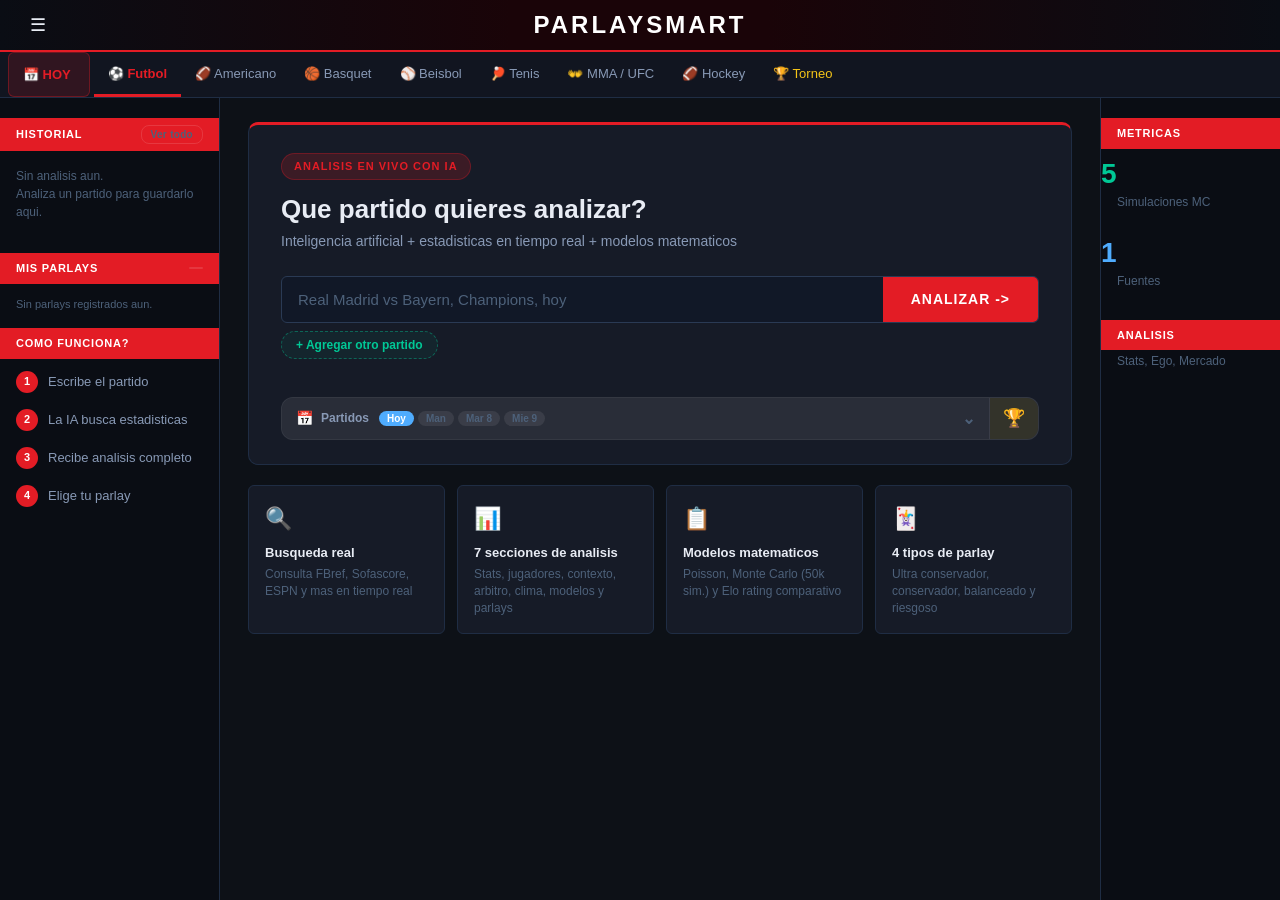
==== static/index.html @ 867688f2 "✅ Implement button functionality: multi-match, save parlays, filters, sports switching" ====
<!DOCTYPE html>
<html lang="es">
<head>
  <meta charset="UTF-8">
  <meta name="viewport" content="width=device-width, initial-scale=1.0, viewport-fit=cover">
  <title>ParlaySmart</title>
  <link rel="stylesheet" href="/static/style.css">
  <link rel="manifest" href="/static/manifest.json">
  <meta name="theme-color" content="#0d1117">
  <meta name="apple-mobile-web-app-capable" content="yes">
  <meta name="apple-mobile-web-app-status-bar-style" content="black-translucent">
</head>
<body>

<!-- PANTALLA DE ACCESO -->
<div id="loginScreen" class="login-screen">
  <div class="login-box">
    <div class="login-logo">PARLAYSMART</div>
    <div class="login-sub">Analisis de parlays con IA</div>
    <div class="login-field-lbl">Codigo de acceso</div>
    <input type="password" id="loginCodeInput" class="login-input" placeholder="Ingresa tu codigo"
      onkeydown="if(event.key==='Enter')doLogin()">
    <div class="login-error" id="loginError"></div>
    <button class="login-btn" onclick="doLogin()">Entrar</button>
    <div class="login-footer">ParlaySmart &copy; 2025</div>
  </div>
</div>

<!-- TOPBAR -->
<header class="topbar">
  <button class="topbar-menu" onclick="toggleSidebar()">&#9776;</button>
  <span class="topbar-logo">PARLAYSMART</span>
  <span class="acc-badge" id="accuracyBadge" onclick="showAccuracyModal()" style="display:none"></span>
</header>

<!-- SPORT NAV -->
<nav class="sportnav">
  <button class="snav snav-today" onclick="openTodayView()">&#128197; HOY</button>
  <button class="snav active" onclick="setSport('Futbol')">&#9917; Futbol</button>
  <button class="snav" onclick="setSport('Americano')">&#127944; Americano</button>
  <button class="snav" onclick="setSport('Basquet')">&#127936; Basquet</button>
  <button class="snav" onclick="setSport('Beisbol')">&#9918; Beisbol</button>
  <button class="snav" onclick="setSport('Tenis')">&#127955; Tenis</button>
  <button class="snav" onclick="setSport('MMA / UFC')">&#128080; MMA / UFC</button>
  <button class="snav" onclick="setSport('Hockey')">&#127944; Hockey</button>
  <button class="snav snav-trophy" onclick="openTournamentView()">&#127942; Torneo</button>
  <button class="snav snav-admin" id="adminBtn" onclick="openAdminPanel()" style="display:none">&#128273; Admin</button>
</nav>

<!-- Panel Admin -->
<div id="adminPanel" class="admin-panel" style="display:none">
  <div class="admin-overlay" onclick="closeAdminPanel()"></div>
  <div class="admin-box">
    <div class="admin-header">
      <span>Panel de Accesos</span>
      <button class="admin-close" onclick="closeAdminPanel()">&#10005;</button>
    </div>
    <div class="admin-body">
      <div class="admin-gen">
        <p class="admin-label">Generar PIN nuevo:</p>
        <div class="admin-btns">
          <button class="admin-gen-btn" onclick="adminCreatePin(1)">1 dia</button>
          <button class="admin-gen-btn" onclick="adminCreatePin(3)">3 dias</button>
          <button class="admin-gen-btn" onclick="adminCreatePin(7)">1 semana</button>
        </div>
      </div>
      <div id="adminNewPin" class="admin-new-pin" style="display:none">
        <span class="admin-pin-label">PIN generado:</span>
        <span id="adminPinCode" class="admin-pin-code"></span>
        <button class="admin-copy-btn" onclick="adminCopyPin()">Copiar</button>
      </div>
      <div class="admin-list-wrap">
        <p class="admin-label">PINs activos:</p>
        <div id="adminPinList" class="admin-pin-list">
          <div class="admin-loading">Cargando...</div>
        </div>
      </div>
    </div>
  </div>
</div>

<!-- ==================== VIEWS ==================== -->

<!-- VIEW: LOADING -->
<div id="view-loading" class="view">
  <div class="loading-screen">
    <div class="loading-logo">PARLAYSMART</div>
    <div class="loading-sub">Analizando partido con IA...</div>
    <div class="loading-steps-wrap">
      <div class="lstep" id="lstep-1">
        <div class="lstep-icon">&#128202;</div>
        <div class="lstep-info">
          <div class="lstep-title">Buscando estadisticas</div>
          <div class="lstep-desc">FBref, Sofascore, ESPN...</div>
        </div>
        <div class="lstep-status"></div>
      </div>
      <div class="lstep" id="lstep-2">
        <div class="lstep-icon">&#128203;</div>
        <div class="lstep-info">
          <div class="lstep-title">Lesiones y suspensiones</div>
          <div class="lstep-desc">Bajas confirmadas, dudas...</div>
        </div>
        <div class="lstep-status"></div>
      </div>
      <div class="lstep" id="lstep-3">
        <div class="lstep-icon">&#129689;</div>
        <div class="lstep-info">
          <div class="lstep-title">Consultando momios</div>
          <div class="lstep-desc">PlayDouit, Caliente, 1xBet...</div>
        </div>
        <div class="lstep-status"></div>
      </div>
      <div class="lstep" id="lstep-4">
        <div class="lstep-icon">&#128200;</div>
        <div class="lstep-info">
          <div class="lstep-title">Modelos matematicos</div>
          <div class="lstep-desc">Poisson, Monte Carlo, Elo...</div>
        </div>
        <div class="lstep-status"></div>
      </div>
      <div class="lstep" id="lstep-5">
        <div class="lstep-icon">&#127183;</div>
        <div class="lstep-info">
          <div class="lstep-title">Construyendo parlays</div>
          <div class="lstep-desc">4 combinaciones optimizadas...</div>
        </div>
        <div class="lstep-status"></div>
      </div>
    </div>
    <div class="loading-progress-wrap">
      <div class="loading-progress-bar" id="loadingBar"></div>
    </div>
    <div class="loading-time">Analisis profundo &mdash; 30-60 segundos</div>
  </div>
</div>

<!-- VIEW: MULTI LOADING -->
<div id="view-multi-loading" class="view">
  <div class="loading-screen">
    <div class="loading-logo">PARLAYSMART</div>
    <div class="loading-sub">Analizando <span id="multiLoadCount"></span> partidos con IA...</div>
    <div class="loading-steps-wrap">
      <div class="lstep" id="mlstep-1">
        <div class="lstep-icon">&#128202;</div>
        <div class="lstep-info">
          <div class="lstep-title">Buscando estadisticas</div>
          <div class="lstep-desc">FBref, Sofascore, ESPN...</div>
        </div>
        <div class="lstep-status"></div>
      </div>
      <div class="lstep" id="mlstep-2">
        <div class="lstep-icon">&#129504;</div>
        <div class="lstep-info">
          <div class="lstep-title">Analizando ego y psicologia</div>
          <div class="lstep-desc">Ruedas de prensa, redes sociales, vestuario...</div>
        </div>
        <div class="lstep-status"></div>
      </div>
      <div class="lstep" id="mlstep-3">
        <div class="lstep-icon">&#129689;</div>
        <div class="lstep-info">
          <div class="lstep-title">Consultando momios mexicanos</div>
          <div class="lstep-desc">PlayDouit, Caliente, Codere, 1xBet...</div>
        </div>
        <div class="lstep-status"></div>
      </div>
      <div class="lstep" id="mlstep-4">
        <div class="lstep-icon">&#127183;</div>
        <div class="lstep-info">
          <div class="lstep-title">Construyendo parlays</div>
          <div class="lstep-desc">4 combinaciones optimizadas...</div>
        </div>
        <div class="lstep-status"></div>
      </div>
    </div>
    <div class="loading-progress-wrap">
      <div class="loading-progress-bar" id="multiLoadBar"></div>
    </div>
    <div class="loading-time">Analisis profundo &mdash; 60-90 segundos</div>
  </div>
</div>

<!-- VIEW: HISTORIAL -->
<div id="view-historial" class="view">
  <div class="hist-view-header">
    <button class="hist-view-back" onclick="goHome()">&#8592; Inicio</button>
    <div class="hist-view-title">Historial de analisis</div>
    <button class="hist-view-clear" onclick="clearHistorial()">Limpiar</button>
  </div>
  <div class="hist-view-free-badge">Todos los analisis guardados se abren GRATIS</div>
  <div id="histViewList" class="hist-view-list"></div>
</div>

<!-- VIEW: RESULTS (single match) -->
<div id="view-results" class="view">
  <nav class="result-subnav">
    <button class="rsn-btn active" onclick="switchPage('overview', this)">Resumen</button>
    <button class="rsn-btn" onclick="switchPage('stats', this)">Stats</button>
    <button class="rsn-btn" onclick="switchPage('players', this)">Jugadores</button>
    <button class="rsn-btn" onclick="switchPage('markets', this)">Mercados</button>
    <button class="rsn-btn" onclick="switchPage('parlays', this)">Parlays</button>
    <button class="rsn-btn" onclick="switchPage('models', this)">Modelos</button>
    <button class="rsn-btn" onclick="switchPage('odds', this)">Momios</button>
    <button class="rsn-btn rsn-hist" onclick="showView('view-historial');renderHistorialView()">Historial</button>
  </nav>

  <!-- MATCH HEADER -->
  <div class="match-header">
    <div class="match-header-top">
      <span class="mh-comp" id="hComp"></span>
      <span class="mh-date" id="hDate"></span>
      <button class="mh-back" onclick="goHome()">Nueva consulta</button>
    </div>
    <div class="match-teams-row">
      <span class="mh-team" id="hTeamA"></span>
      <div class="mh-vs-block">
        <span class="mh-vs">VS</span>
        <div class="mh-likely-score" id="hLikelyScore"></div>
      </div>
      <span class="mh-team" id="hTeamB"></span>
    </div>
    <div class="mh-probs-row">
      <div class="mh-prob-col">
        <div class="mh-prob-pct" id="hProbA"></div>
        <div class="mh-prob-label">Local</div>
        <div class="mh-fair-odds" id="fairOddsA"></div>
      </div>
      <div class="mh-prob-col">
        <div class="mh-prob-pct" id="hProbD"></div>
        <div class="mh-prob-label">Empate</div>
        <div class="mh-fair-odds" id="fairOddsD"></div>
      </div>
      <div class="mh-prob-col">
        <div class="mh-prob-pct" id="hProbB"></div>
        <div class="mh-prob-label">Visitante</div>
        <div class="mh-fair-odds" id="fairOddsB"></div>
      </div>
    </div>
    <div id="sidebarMatchInfo" style="display:none"></div>
    <div id="accCurrentMatch" style="display:none"></div>
  </div>

  <!-- Accuracy card -->
  <div class="acc-card" id="accCard" style="display:none">
    <div class="acc-question" id="accQuestion"></div>
    <div class="acc-mark-btns">
      <button class="acc-btn-won" onclick="markResult(true)">Acerte</button>
      <button class="acc-btn-lost" onclick="markResult(false)">Falle</button>
    </div>
    <div class="acc-stats-row" id="accStatsRow"></div>
  </div>

  <!-- PAGE: OVERVIEW -->
  <div class="result-page active" id="page-overview" style="padding:20px 24px 40px">
    <div id="cardPrediction" style="margin-bottom:12px"></div>
    <div id="probsBig" style="margin-bottom:12px"></div>
    <div style="display:grid;grid-template-columns:1fr 1fr;gap:12px;margin-bottom:12px">
      <div id="cardConfidence"></div>
      <div id="cardValue"></div>
    </div>
    <div id="risksList"></div>
  </div>

  <!-- PAGE: STATS -->
  <div class="result-page" id="page-stats" style="padding:20px 24px 40px">
    <div id="h2hSection" style="margin-bottom:16px"></div>
    <div id="statsCompare" style="margin-bottom:16px"></div>
    <div id="formSection" style="margin-bottom:16px"></div>
    <div id="matchImportance" style="margin-bottom:16px"></div>
  </div>

  <!-- PAGE: PLAYERS -->
  <div class="result-page" id="page-players" style="padding:20px 24px 40px">
    <div style="display:grid;grid-template-columns:1fr 1fr;gap:16px">
      <div>
        <div id="playersTeamATitle" style="font-weight:700;color:var(--text);margin-bottom:8px;font-size:14px"></div>
        <div id="playersTeamA"></div>
      </div>
      <div>
        <div id="playersTeamBTitle" style="font-weight:700;color:var(--text);margin-bottom:8px;font-size:14px"></div>
        <div id="playersTeamB"></div>
      </div>
    </div>
    <div id="playersNotes" style="margin-top:12px;font-size:12px;color:var(--text3)"></div>
    <div id="psychSection" style="margin-top:16px"></div>
    <div id="weatherSection" style="margin-top:16px"></div>
    <div id="refereeSection" style="margin-top:16px"></div>
    <div id="newsSection" style="margin-top:16px"></div>
  </div>

  <!-- PAGE: MARKETS -->
  <div class="result-page" id="page-markets" style="padding:20px 24px 40px">
    <div id="marketsGrid"></div>
    <div id="mexicanOddsSection" style="margin-top:16px"></div>
    <div id="mexicanOddsCard" style="margin-top:8px"></div>
    <div id="bestOddsSection" style="margin-top:16px"></div>
    <div id="oddsMovement" style="margin-top:16px"></div>
    <div id="fairOdds" style="margin-top:16px"></div>
  </div>

  <!-- PAGE: PARLAYS -->
  <div class="result-page" id="page-parlays" style="padding:16px 16px 40px">
    <div id="parlayBuilderFloat" style="display:none">
      <div id="btnAddParlay"></div>
      <div id="pbMatches"></div>
      <div style="display:flex;align-items:center;gap:8px;margin-top:8px">
        <span style="font-size:12px;color:var(--text3)">Momio:</span>
        <span id="pbTotalOdds" style="font-weight:700;color:var(--gold)">--</span>
        <span style="font-size:12px;color:var(--text3)">Prob:</span>
        <span id="pbTotalProb" style="font-weight:700;color:var(--blue)">--</span>
        <span id="pbCount"></span>
      </div>
      <div style="display:flex;align-items:center;gap:8px;margin-top:8px">
        <span style="font-size:12px;color:var(--text3)">Apuesta $</span>
        <input type="number" id="pbStake" style="width:80px;background:var(--bg-input);border:1px solid var(--border2);border-radius:4px;color:var(--text);padding:4px 8px;font-size:13px" placeholder="100" min="0">
        <span id="pbWinAmount" style="font-weight:700;color:var(--green)"></span>
      </div>
    </div>
    <!-- CALCULADORA GLOBAL DE PARLAYS -->
    <div class="parlay-calc-bar">
      <span class="pcb-label">Si apuesto</span>
      <span class="pcb-currency">$</span>
      <input type="number" id="parlayStakeGlobal" class="pcb-input" placeholder="100" min="0" oninput="updateAllParlayCalc()">
      <span class="pcb-label">MXN</span>
    </div>
    <div id="parlaysGrid"></div>
    <div id="pbFab" style="display:none"><span id="pbFabCount"></span></div>
  </div>

  <!-- PAGE: MODELS -->
  <div class="result-page" id="page-models" style="padding:20px 24px 40px">
    <div id="combinedModel" style="margin-bottom:16px"></div>
    <div id="poissonMatrix" style="margin-bottom:16px"></div>
    <div id="monteCarloSection" style="margin-bottom:16px"></div>
    <div id="eloSection" style="margin-bottom:16px"></div>
  </div>

  <!-- PAGE: ODDS -->
  <div class="result-page" id="page-odds" style="padding:20px 24px 40px">
    <div id="oddsGrid"></div>
  </div>
</div>

<!-- VIEW: TODAY (partidos de hoy) -->
<div id="view-today" class="view">
  <div class="today-topbar">
    <button class="today-back" onclick="goHome()">Inicio</button>
    <div class="today-title-block">
      <div class="today-title">Partidos de Hoy</div>
      <div class="today-subtitle" id="todayDateLabel"></div>
    </div>
    <button class="today-refresh" onclick="loadTodayMatches()">Actualizar</button>
  </div>
  <div class="today-sel-bar" id="todaySelBar" style="display:none">
    <span class="sel-bar-count" id="selBarCount">0 seleccionados</span>
    <button class="sel-bar-clear" onclick="clearTodaySelection()">Limpiar</button>
    <button class="sel-bar-analyze" onclick="analyzeSelectedMatches()">Analizar seleccion</button>
  </div>
  <div id="todayLoading" class="today-loading" style="display:none">Buscando partidos de hoy...</div>
  <div id="todayError" class="today-error" style="display:none"><span id="todayErrorText"></span></div>
  <div id="todayLeagues" class="today-leagues"></div>
</div>

<!-- VIEW: MULTI RESULTS -->
<div id="view-multi-results" class="view">
  <div class="mr-header">
    <button class="mr-back-btn" onclick="showView('view-today')">Partidos de hoy</button>
    <div class="mr-title-block">
      <span class="mr-title">Analisis del dia</span>
      <span class="mr-subtitle" id="mrSubtitle"></span>
    </div>
    <button class="mr-new-btn" onclick="goHome()">Nueva consulta</button>
  </div>
  <div class="mr-tabs-bar" id="mrTabs"></div>
  <div class="mr-tab-content" id="mrTabContent"></div>
</div>

<!-- VIEW: LANDING -->
<div id="view-landing" class="view active">
  <div class="landing-wrap">
    <aside class="landing-aside">
      <div class="aside-section-title" style="display:flex;align-items:center;justify-content:space-between">
        Historial
        <button class="hist-ver-todo" onclick="showView('view-historial');renderHistorialView()">Ver todo</button>
      </div>
      <div id="historialList"><div class="hist-empty">Sin analisis aun.<br>Analiza un partido para guardarlo aqui.</div></div>
      <div class="aside-section-title" style="margin-top:20px;cursor:pointer;display:flex;align-items:center;justify-content:space-between" onclick="showView('view-my-parlays')">
        MIS PARLAYS <span style="font-size:10px;background:rgba(255,255,255,.12);padding:1px 7px;border-radius:10px" id="mpBadge"></span>
      </div>
      <div id="mpMiniStats" style="padding:8px 16px 4px;font-size:11px;color:var(--text3)">Sin parlays registrados aun.</div>
      <div class="aside-section-title" style="margin-top:12px">COMO FUNCIONA?</div>
      <div class="aside-step"><span class="aside-step-num">1</span> Escribe el partido</div>
      <div class="aside-step"><span class="aside-step-num">2</span> La IA busca estadisticas</div>
      <div class="aside-step"><span class="aside-step-num">3</span> Recibe analisis completo</div>
      <div class="aside-step"><span class="aside-step-num">4</span> Elige tu parlay</div>
    </aside>

    <main class="landing-main">
      <div class="hero-card">
        <div class="hero-badge">ANALISIS EN VIVO CON IA</div>
        <h1 class="hero-title">Que partido quieres analizar?</h1>
        <p class="hero-sub">Inteligencia artificial + estadisticas en tiempo real + modelos matematicos</p>
        <div class="search-row">
          <input type="text" id="searchInput" class="search-input" placeholder="Real Madrid vs Bayern, Champions, hoy"
            onkeydown="if(event.key==='Enter')startAnalysis()">
          <button class="search-btn" onclick="startAnalysis()" id="mainAnalyzeBtn">ANALIZAR -&gt;</button>
        </div>
        <div id="extraMatchesWrap"></div>
        <div class="multi-search-bar">
          <button class="add-match-btn" onclick="addMatchInput()" id="addMatchBtn">+ Agregar otro partido</button>
          <span class="multi-search-hint" id="multiSearchHint" style="display:none">Analizara los partidos juntos y generara parlays combinados</span>
        </div>
        <div class="search-error" id="searchError"></div>
        <!-- VIÑETA DE PARTIDOS -->
        <div class="wm-vineta" id="wmVineta">
          <!-- Header: toggle + dias + copa -->
          <div class="wm-header">
            <button class="wm-toggle-btn" onclick="wmToggle()" id="wmToggleBtn">
              <span class="wm-hdr-icon">&#128197;</span>
              <span class="wm-hdr-txt">Partidos</span>
              <div class="wm-header-days" id="wmHeaderDays"></div>
              <span class="wm-hdr-arrow" id="wmArrow">&#8964;</span>
            </button>
            <button class="wm-trophy-btn" onclick="openTournamentView()" title="Predecir torneo">
              &#127942;
            </button>
          </div>
          <!-- Cuerpo colapsable -->
          <div class="wm-body" id="wmBody" style="display:none">
            <div class="wm-day-tabs" id="wmDayTabs"></div>
            <div id="wmContent" class="wm-content">
              <div class="wm-loading">Cargando partidos...</div>
            </div>
            <!-- Barra de seleccion -->
            <div class="wm-sel-bar" id="wmSelBar" style="display:none">
              <span class="wm-sel-count" id="wmSelCount">0 seleccionados</span>
              <button class="wm-sel-clear" onclick="wmClearSel()">Limpiar</button>
              <button class="wm-sel-analyze" onclick="wmAnalyzeSel()">Analizar &#8594;</button>
            </div>
          </div>
        </div>
      </div>

      <div class="features-grid">
        <div class="feat-card">
          <div class="feat-icon">&#128269;</div>
          <div class="feat-title">Busqueda real</div>
          <div class="feat-desc">Consulta FBref, Sofascore, ESPN y mas en tiempo real</div>
        </div>
        <div class="feat-card">
          <div class="feat-icon">&#128202;</div>
          <div class="feat-title">7 secciones de analisis</div>
          <div class="feat-desc">Stats, jugadores, contexto, arbitro, clima, modelos y parlays</div>
        </div>
        <div class="feat-card">
          <div class="feat-icon">&#128203;</div>
          <div class="feat-title">Modelos matematicos</div>
          <div class="feat-desc">Poisson, Monte Carlo (50k sim.) y Elo rating comparativo</div>
        </div>
        <div class="feat-card">
          <div class="feat-icon">&#127183;</div>
          <div class="feat-title">4 tipos de parlay</div>
          <div class="feat-desc">Ultra conservador, conservador, balanceado y riesgoso</div>
        </div>
      </div>
    </main>

    <aside class="landing-aside-right">
      <div class="aside-section-title">METRICAS</div>
      <div style="font-size:28px;font-weight:900;color:var(--green)">5</div>
      <div class="rp-label">Simulaciones MC</div>
      <div style="font-size:28px;font-weight:900;color:var(--blue);margin-top:12px">1</div>
      <div class="rp-label">Fuentes</div>
      <div class="aside-section-title" style="margin-top:20px">ANALISIS</div>
      <div class="rp-label">Stats, Ego, Mercado</div>
    </aside>
  </div>
</div>

<!-- VIEW: MIS PARLAYS -->
<div id="view-my-parlays" class="view">
  <div class="mp-header">
    <button class="mp-back" onclick="goHome()">&#8592; Inicio</button>
    <div class="mp-title-block">
      <div class="mp-title">Mis Parlays</div>
      <div class="mp-subtitle" id="mpSubtitle">Recuento de tus apuestas</div>
    </div>
    <button class="mp-clear" onclick="confirmClearParlays()">Limpiar</button>
  </div>

  <!-- RESUMEN FINANCIERO -->
  <div class="mp-finance-bar">
    <div class="mp-fin-block">
      <div class="mp-fin-val" id="mpStatTotal">0</div>
      <div class="mp-fin-lbl">Parlays</div>
    </div>
    <div class="mp-fin-divider"></div>
    <div class="mp-fin-block">
      <div class="mp-fin-val" id="mpStatInvested">$0</div>
      <div class="mp-fin-lbl">Invertido</div>
    </div>
    <div class="mp-fin-divider"></div>
    <div class="mp-fin-block">
      <div class="mp-fin-val" id="mpStatReturned">$0</div>
      <div class="mp-fin-lbl">Cobrado</div>
    </div>
    <div class="mp-fin-divider"></div>
    <div class="mp-fin-block">
      <div class="mp-fin-val" id="mpStatProfit">$0</div>
      <div class="mp-fin-lbl">Ganancia neta</div>
    </div>
  </div>

  <!-- BARRA W/L -->
  <div class="mp-wl-bar">
    <div class="mp-wl-won">
      <span id="mpStatWon">0</span> Ganados
    </div>
    <div class="mp-wl-track">
      <div class="mp-wl-fill" id="mpWlFill" style="width:0%"></div>
    </div>
    <div class="mp-wl-lost">
      <span id="mpStatLost">0</span> Perdidos
    </div>
    <div class="mp-wl-rate" id="mpStatRate">--%</div>
  </div>

  <div class="mp-list" id="mpList">
    <div class="mp-empty">Aun no has registrado ningun parlay.<br><br>En cualquier analisis presiona <strong>"Aposte este"</strong> en el parlay que elegiste.</div>
  </div>
</div>

<!-- MODALES -->
<!-- Accuracy modal -->
<div class="acc-modal-overlay" id="accModal" onclick="closeAccModal(event)" style="display:none">
  <div class="acc-modal">
    <div class="acc-modal-title">Historial de predicciones</div>
    <div id="accModalBody"></div>
    <button onclick="document.getElementById('accModal').style.display='none'" style="margin-top:12px;width:100%;padding:10px;background:var(--red);color:#fff;border:none;border-radius:8px;cursor:pointer;font-weight:700">Cerrar</button>
  </div>
</div>

<!-- VIEW: TORNEO -->
<div id="view-tournament" class="view">
  <div class="trn-header">
    <button class="trn-back" onclick="goHome()">&#8592; Inicio</button>
    <div class="trn-title">&#127942; Prediccion de Torneo</div>
  </div>
  <div class="trn-body">
    <div class="trn-search-card">
      <div class="trn-search-label">Que torneo quieres predecir?</div>
      <input type="text" id="trnInput" class="trn-input"
        placeholder="Mundial 2026, Champions League, Liga MX Clausura..."
        onkeydown="if(event.key==='Enter')startTournamentPrediction()">
      <div class="trn-quick-btns">
        <button class="trn-quick" onclick="trnQuick('Mundial 2026')">&#127762; Mundial 2026</button>
        <button class="trn-quick" onclick="trnQuick('UEFA Champions League 2025-26')">&#127942; Champions League</button>
        <button class="trn-quick" onclick="trnQuick('Liga MX Apertura 2026')">&#127474;&#127485; Liga MX</button>
        <button class="trn-quick" onclick="trnQuick('Copa America 2026')">&#127462;&#127474; Copa America</button>
        <button class="trn-quick" onclick="trnQuick('NBA Playoffs 2026')">&#127936; NBA Playoffs</button>
      </div>
      <button class="trn-analyze-btn" onclick="startTournamentPrediction()">PREDECIR TORNEO &#8594;</button>
      <div class="trn-error" id="trnError"></div>
    </div>
    <div id="trnLoading" class="trn-loading" style="display:none">
      <div class="trn-loading-icon">&#127942;</div>
      <div class="trn-loading-text">Analizando el torneo con IA...</div>
      <div class="trn-loading-sub">Evaluando equipos, forma, historial y momios</div>
    </div>
    <div id="trnResult" class="trn-result" style="display:none"></div>
  </div>
</div>

<!-- Stream modal -->
<div class="stream-modal-overlay" id="streamModalOverlay" onclick="closeStreamModal()" style="display:none">
  <div class="stream-modal" id="streamModal" onclick="event.stopPropagation()"></div>
</div>

<script src="/static/app.js"></script>
<script src="/static/buttons.js"></script>
</body>
</html>
---- static/style.css ----
@charset "UTF-8";
/* PARLAYSMART - Estilo inspirado en PlayDouit */

:root {
  --red:      #E31C25;
  --red-dark: #b01019;
  --red-glow: rgba(227,28,37,.18);
  --bg:       #0d1117;
  --bg-card:  #161b27;
  --bg-card2: #1c2438;
  --bg-input: #111827;
  --sidebar:  #0a0d14;
  --border:   #1f2d44;
  --border2:  #2a3a54;
  --text:     #e8ecf4;
  --text2:    #8899b5;
  --text3:    #4d617a;
  --green:    #00c896;
  --gold:     #f0b429;
  --blue:     #4facfe;
  --purple:   #a855f7;
  --topbar-h:   52px;
  --sportnav-h: 46px;
  --sidebar-w:  230px;
  --radius:     10px;
  --radius-sm:  6px;
}

/* RESET */
*, *::before, *::after { box-sizing: border-box; margin: 0; padding: 0; }
html { height: 100%; }
body { min-height: 100%; background: var(--bg); color: var(--text); font-family: 'Inter', sans-serif; font-size: 14px; line-height: 1.5; }
a, button { cursor: pointer; }
button { border: none; outline: none; background: none; font-family: inherit; }
input, textarea { font-family: inherit; }

/* ---- TOP BAR ---- */
.topbar {
  position: fixed; top: 0; left: 0; right: 0;
  height: var(--topbar-h);
  background: linear-gradient(90deg, #0a0d14 0%, #1a0408 40%, #1a0408 60%, #0a0d14 100%);
  border-bottom: 2px solid var(--red);
  display: flex; align-items: center; justify-content: space-between;
  padding: 0 20px; z-index: 100;
}
.topbar-left { display: flex; align-items: center; gap: 14px; min-width: 140px; }
.burger { font-size: 18px; color: var(--text); padding: 6px; border-radius: 4px; transition: color .2s; }
.burger:hover { color: var(--red); }
.topbar-tagline { font-size: 11px; color: var(--text3); text-transform: uppercase; letter-spacing: 1px; display: none; }
@media (min-width: 600px) { .topbar-tagline { display: block; } }
.topbar-logo { font-size: 24px; font-weight: 900; letter-spacing: 3px; color: #fff; text-transform: uppercase; position: absolute; left: 50%; transform: translateX(-50%); }
.topbar-right { min-width: 140px; display: flex; justify-content: flex-end; }
.live-badge { background: var(--red); color: #fff; font-size: 11px; font-weight: 700; letter-spacing: .5px; padding: 4px 10px; border-radius: 20px; display: flex; align-items: center; gap: 5px; }
.dot-red { display: inline-block; width: 7px; height: 7px; background: #fff; border-radius: 50%; animation: blink 1.2s ease-in-out infinite; }
@keyframes blink { 0%,100% { opacity:1 } 50% { opacity:.3 } }

/* ---- SPORT NAV ---- */
.sportnav { position: fixed; top: var(--topbar-h); left: 0; right: 0; height: var(--sportnav-h); background: #111520; border-bottom: 1px solid var(--border); z-index: 90; overflow-x: auto; scrollbar-width: none; display: flex; align-items: stretch; padding: 0 8px; }
.sportnav::-webkit-scrollbar { display: none; }
.snav { display: inline-flex; align-items: center; gap: 6px; padding: 0 14px; color: var(--text2); font-size: 13px; font-weight: 500; border-bottom: 3px solid transparent; transition: all .2s; white-space: nowrap; flex-shrink: 0; font-family: inherit; }
.snav:hover { color: var(--text); border-bottom-color: rgba(227,28,37,.5); }
.snav.active { color: var(--red); border-bottom-color: var(--red); font-weight: 600; }
.snav-today { border-right: 1px solid var(--border); margin-right: 4px; padding-right: 18px; }

/* ---- VIEWS ---- */
.view { display: none; padding-top: calc(var(--topbar-h) + var(--sportnav-h)); min-height: 100vh; }
.view.active { display: block; }

/* ---- LANDING ---- */
.landing-wrap { display: grid; grid-template-columns: 220px 1fr 180px; min-height: calc(100vh - var(--topbar-h) - var(--sportnav-h)); }
.landing-aside { background: var(--sidebar); border-right: 1px solid var(--border); padding: 20px 0; }
.aside-section-title { background: var(--red); color: #fff; font-size: 11px; font-weight: 700; text-transform: uppercase; letter-spacing: .8px; padding: 7px 16px; margin-bottom: 4px; }
.aside-placeholder-item { padding: 9px 16px; font-size: 13px; color: var(--text2); border-bottom: 1px solid rgba(255,255,255,.04); display: flex; align-items: center; gap: 8px; cursor: pointer; transition: all .2s; }
.aside-placeholder-item::before { content: 'x'; font-size: 12px; color: var(--text3); }
.aside-placeholder-item:hover { background: rgba(255,255,255,.04); color: var(--text); }
.aside-how { padding: 8px 0; }
.aside-how-step { display: flex; align-items: center; gap: 10px; padding: 8px 16px; font-size: 13px; color: var(--text2); }
.step-num { width: 22px; height: 22px; background: var(--red); color: #fff; border-radius: 50%; display: flex; align-items: center; justify-content: center; font-size: 11px; font-weight: 700; flex-shrink: 0; }
.landing-aside-right { background: var(--sidebar); border-left: 1px solid var(--border); padding: 20px 0; }
.stat-teaser { padding: 16px; text-align: center; border-bottom: 1px solid var(--border); }
.st-val { font-size: 28px; font-weight: 800; color: var(--red); line-height: 1; margin-bottom: 4px; }
.st-label { font-size: 11px; color: var(--text3); line-height: 1.3; }
.landing-main { padding: 24px 28px; display: flex; flex-direction: column; gap: 20px; }
.hero-card { background: var(--bg-card); border: 1px solid var(--border); border-top: 3px solid var(--red); border-radius: var(--radius); padding: 28px 32px 24px; }
.hero-badge { display: inline-flex; align-items: center; gap: 6px; background: var(--red-glow); border: 1px solid rgba(227,28,37,.3); color: var(--red); font-size: 11px; font-weight: 700; letter-spacing: 1px; text-transform: uppercase; padding: 4px 12px; border-radius: 20px; margin-bottom: 14px; }
.hero-title { font-size: 26px; font-weight: 800; color: var(--text); margin-bottom: 6px; line-height: 1.2; }
.hero-sub { font-size: 14px; color: var(--text2); margin-bottom: 24px; }
.search-wrap { display: flex; background: var(--bg-input); border: 1.5px solid var(--border2); border-radius: var(--radius-sm); overflow: hidden; transition: border-color .2s, box-shadow .2s; }
.search-wrap:focus-within { border-color: var(--red); box-shadow: 0 0 0 3px var(--red-glow); }
.search-field { flex: 1; background: transparent; border: none; outline: none; color: var(--text); font-size: 15px; padding: 14px 16px; }
.search-field::placeholder { color: var(--text3); }
.search-btn { background: var(--red); color: #fff; font-weight: 700; font-size: 14px; letter-spacing: 1px; padding: 0 28px; flex-shrink: 0; transition: background .2s; }
.search-btn:hover { background: var(--red-dark); }
.search-error { font-size: 12px; color: var(--red); margin-top: 8px; min-height: 18px; }
.quick-chips { display: flex; flex-wrap: wrap; align-items: center; gap: 8px; margin-top: 16px; }
.chip-label { font-size: 12px; color: var(--text3); }
.qchip { background: var(--bg-card2); border: 1px solid var(--border2); color: var(--text2); font-size: 12px; padding: 5px 12px; border-radius: 20px; transition: all .2s; }
.qchip:hover { border-color: var(--red); color: var(--red); background: var(--red-glow); }

/* Multi-match inputs */
.multi-search-bar { display: flex; align-items: center; gap: 10px; margin-top: 8px; }
.add-match-btn { font-size: 12px; font-weight: 700; color: var(--green); border: 1px dashed rgba(0,200,150,.4); padding: 6px 14px; border-radius: 20px; background: rgba(0,200,150,.06); transition: all .2s; }
.add-match-btn:hover { background: rgba(0,200,150,.14); border-color: var(--green); }
.multi-search-hint { font-size: 11px; color: var(--text3); }
.extra-match-row { display: flex; align-items: center; gap: 6px; margin-top: 6px; }
.extra-match-num { font-size: 11px; font-weight: 700; color: var(--text3); width: 20px; text-align: center; flex-shrink: 0; }
.extra-match-input { flex: 1; background: var(--bg-input); border: 1.5px solid var(--border2); border-radius: var(--radius-sm); color: var(--text); font-size: 14px; padding: 10px 14px; outline: none; transition: border-color .2s; font-family: inherit; }
.extra-match-input:focus { border-color: var(--green); }
.extra-match-input::placeholder { color: var(--text3); }
.extra-match-remove { color: var(--text3); font-size: 16px; font-weight: 700; width: 26px; height: 26px; display: flex; align-items: center; justify-content: center; border-radius: 50%; border: 1px solid var(--border2); transition: all .2s; flex-shrink: 0; }
.extra-match-remove:hover { color: var(--red); border-color: var(--red); background: rgba(227,28,37,.08); }
.multi-analyze-banner { display: flex; align-items: center; justify-content: space-between; margin-top: 10px; background: rgba(0,200,150,.07); border: 1px solid rgba(0,200,150,.25); border-radius: var(--radius-sm); padding: 8px 14px; }
.mab-text { font-size: 12px; color: var(--green); font-weight: 600; }
.mab-count { font-size: 11px; color: var(--text3); }
.feature-grid { display: grid; grid-template-columns: repeat(4,1fr); gap: 12px; }
.feat-card { background: var(--bg-card); border: 1px solid var(--border); border-radius: var(--radius-sm); padding: 16px; transition: border-color .2s; }
.feat-card:hover { border-color: var(--border2); }
.feat-icon { font-size: 22px; margin-bottom: 8px; }
.feat-title { font-size: 13px; font-weight: 700; color: var(--text); margin-bottom: 4px; }
.feat-text { font-size: 12px; color: var(--text3); line-height: 1.4; }

/* ---- LOADING ---- */
.loading-screen { display: flex; flex-direction: column; align-items: center; justify-content: center; min-height: calc(100vh - var(--topbar-h) - var(--sportnav-h)); padding: 40px 24px; gap: 28px; }
.loading-logo { font-size: 32px; font-weight: 900; letter-spacing: 4px; color: var(--red); }
.loading-sub { font-size: 15px; color: var(--text2); }
.loading-steps-wrap { width: 100%; max-width: 500px; display: flex; flex-direction: column; gap: 2px; background: var(--bg-card); border: 1px solid var(--border); border-radius: var(--radius); overflow: hidden; }
.lstep { display: flex; align-items: center; gap: 14px; padding: 14px 18px; border-bottom: 1px solid var(--border); transition: background .3s; }
.lstep:last-child { border-bottom: none; }
.lstep.active { background: rgba(227,28,37,.06); }
.lstep.done   { background: rgba(0,200,150,.04); }
.lstep-icon { font-size: 20px; width: 28px; text-align: center; flex-shrink: 0; }
.lstep-info { flex: 1; }
.lstep-title { font-size: 13px; font-weight: 600; color: var(--text3); transition: color .3s; }
.lstep-desc  { font-size: 11px; color: var(--text3); margin-top: 1px; }
.lstep.active .lstep-title { color: var(--text); }
.lstep.done   .lstep-title { color: var(--green); }
.lstep-status { font-size: 16px; flex-shrink: 0; min-width: 20px; text-align: right; }
.lstep.active .lstep-status::after { content: '...'; color: var(--red); }
.lstep.done   .lstep-status::after { content: 'OK'; color: var(--green); font-size: 11px; font-weight: 700; }
.loading-progress-wrap { width: 100%; max-width: 500px; height: 5px; background: var(--bg-card2); border-radius: 5px; overflow: hidden; }
.loading-progress-bar { height: 100%; background: var(--red); border-radius: 5px; width: 0%; transition: width .6s ease; }
.loading-time { font-size: 12px; color: var(--text3); }

/* ---- RESULTS LAYOUT ---- */
#view-results { padding-bottom: 0; }
.results-layout { display: flex; min-height: calc(100vh - var(--topbar-h) - var(--sportnav-h)); }

/* Sidebar */
.results-sidebar { width: var(--sidebar-w); background: var(--sidebar); border-right: 1px solid var(--border); flex-shrink: 0; position: sticky; top: calc(var(--topbar-h) + var(--sportnav-h)); height: calc(100vh - var(--topbar-h) - var(--sportnav-h)); overflow-y: auto; display: flex; flex-direction: column; }
.sidebar-section-title { background: var(--red); color: #fff; font-size: 11px; font-weight: 700; text-transform: uppercase; letter-spacing: .8px; padding: 9px 16px; }
.sidebar-nav { flex: 1; }
.snav-item { display: flex; align-items: center; gap: 10px; padding: 12px 16px; color: var(--text2); font-size: 13px; font-weight: 500; border-left: 3px solid transparent; border-bottom: 1px solid rgba(255,255,255,.03); transition: all .18s; cursor: pointer; }
.snav-item:hover { color: var(--text); background: rgba(255,255,255,.03); border-left-color: rgba(227,28,37,.4); }
.snav-item.active { color: var(--red); background: var(--red-glow); border-left-color: var(--red); font-weight: 600; }
.sni { font-size: 15px; width: 20px; text-align: center; }
.snav-badge { margin-left: auto; background: var(--red); color: #fff; font-size: 10px; font-weight: 700; padding: 2px 7px; border-radius: 10px; }
.sidebar-match-info { padding: 16px; border-top: 1px solid var(--border); font-size: 12px; color: var(--text3); line-height: 1.5; }

/* Results main */
.results-main { flex: 1; overflow: hidden; display: flex; flex-direction: column; }

/* Match card */
.match-card { background: var(--bg-card); border-bottom: 1px solid var(--border); flex-shrink: 0; }
.match-card-header { padding: 14px 20px 0; }
.mc-badge-row { display: flex; align-items: center; gap: 10px; margin-bottom: 10px; flex-wrap: wrap; }
.mc-badge-live { display: inline-flex; align-items: center; gap: 5px; background: var(--red-glow); border: 1px solid rgba(227,28,37,.4); color: var(--red); font-size: 10px; font-weight: 700; text-transform: uppercase; letter-spacing: .5px; padding: 3px 9px; border-radius: 20px; }
.mc-comp { font-size: 12px; color: var(--text2); font-weight: 500; }
.mc-date { font-size: 12px; color: var(--text3); }
.mc-new-btn { margin-left: auto; font-size: 12px; color: var(--text3); background: var(--bg-card2); border: 1px solid var(--border2); border-radius: 4px; padding: 4px 12px; transition: all .2s; }
.mc-new-btn:hover { color: var(--red); border-color: rgba(227,28,37,.4); }
.mc-teams-row { display: flex; align-items: center; gap: 20px; margin-bottom: 14px; }
.mc-team { text-align: center; flex: 1; }
.mc-team-name { font-size: 22px; font-weight: 800; color: var(--text); line-height: 1.1; }
.mc-team-sub { font-size: 11px; color: var(--text3); margin-top: 2px; text-transform: uppercase; letter-spacing: .5px; }
.mc-vs-block { text-align: center; flex-shrink: 0; }
.mc-vs { font-size: 16px; font-weight: 800; color: var(--red); letter-spacing: 2px; }
.mc-score-hint { font-size: 11px; color: var(--text3); margin-top: 2px; }
.mc-odds-row { display: grid; grid-template-columns: 1fr 1fr 1fr; }
.mc-odds-btn { display: flex; flex-direction: column; align-items: center; gap: 2px; padding: 12px 8px; background: var(--bg-card2); border: 1px solid var(--border2); border-left: none; cursor: default; text-align: center; }
.mc-odds-btn:first-child { border-left: 1px solid var(--border2); border-radius: var(--radius-sm) 0 0 0; }
.mc-odds-btn:last-child  { border-radius: 0 var(--radius-sm) 0 0; }
.mc-odds-btn:hover { background: rgba(255,255,255,.04); }
.odds-label { font-size: 10px; color: var(--text3); text-transform: uppercase; letter-spacing: .5px; }
.odds-val   { font-size: 24px; font-weight: 800; margin: 2px 0; }
.odds-fair  { font-size: 10px; color: var(--text3); }
.mc-odds-home .odds-val { color: var(--green); }
.mc-odds-draw .odds-val { color: var(--gold); }
.mc-odds-away .odds-val { color: var(--blue); }

/* Page tabs */
.page-tabs-bar { display: flex; background: #111520; border-bottom: 1px solid var(--border); overflow-x: auto; scrollbar-width: none; flex-shrink: 0; }
.page-tabs-bar::-webkit-scrollbar { display: none; }
.ptab { display: flex; align-items: center; gap: 6px; padding: 12px 18px; color: var(--text2); font-size: 13px; font-weight: 500; white-space: nowrap; border-bottom: 3px solid transparent; transition: all .18s; }
.ptab:hover { color: var(--text); border-bottom-color: rgba(227,28,37,.4); }
.ptab.active { color: var(--red); border-bottom-color: var(--red); font-weight: 600; }

/* Pages */
.pages-container { flex: 1; overflow-y: auto; padding: 20px 24px 40px; display: flex; flex-direction: column; }
.page { display: none; flex-direction: column; gap: 16px; }
.page.active { display: flex; }

/* ---- CARDS ---- */
.pcard { background: var(--bg-card); border: 1px solid var(--border); border-radius: var(--radius); padding: 18px 20px; }
.pcard-title { font-size: 11px; font-weight: 700; text-transform: uppercase; letter-spacing: 1px; color: var(--text3); margin-bottom: 14px; padding-bottom: 10px; border-bottom: 1px solid var(--border); display: flex; align-items: center; gap: 8px; }
.pcard-title::before { content: ''; width: 3px; height: 14px; background: var(--red); border-radius: 2px; display: inline-block; flex-shrink: 0; }
.page-grid-2 { display: grid; grid-template-columns: 1fr 1fr; gap: 16px; }
.page-grid-3 { display: grid; grid-template-columns: 1fr 1fr 1fr; gap: 16px; }

.pcard-prediction { border-top: 3px solid var(--red); }
.pred-winner { font-size: 26px; font-weight: 800; margin-bottom: 4px; }
.pred-sub    { font-size: 11px; color: var(--text3); text-transform: uppercase; letter-spacing: .5px; margin-bottom: 10px; }
.pred-text   { font-size: 13px; color: var(--text2); line-height: 1.6; }
.pcard-confidence { border-top: 3px solid var(--gold); }
.conf-big   { font-size: 52px; font-weight: 900; color: var(--gold); line-height: 1; }
.conf-slash { font-size: 20px; color: var(--text3); }
.conf-stars { display: flex; gap: 2px; font-size: 16px; margin: 6px 0; }
.conf-desc  { font-size: 12px; color: var(--text2); }
.pcard-value { border-top: 3px solid var(--green); }
.value-tag { display: inline-block; background: rgba(0,200,150,.12); border: 1px solid rgba(0,200,150,.3); color: var(--green); font-size: 10px; font-weight: 700; text-transform: uppercase; letter-spacing: .8px; padding: 3px 10px; border-radius: 20px; margin-bottom: 10px; }
.value-text { font-size: 13px; color: var(--text2); line-height: 1.6; }
.probs-big-row { display: grid; grid-template-columns: 1fr 1fr 1fr; gap: 12px; }
.prob-big-item { background: var(--bg-card2); border: 1px solid var(--border2); border-radius: var(--radius-sm); padding: 14px; }
.pb-label { font-size: 11px; color: var(--text3); text-transform: uppercase; letter-spacing: .5px; margin-bottom: 8px; }
.pb-val   { font-size: 30px; font-weight: 800; margin-bottom: 8px; }
.pb-bar   { height: 5px; background: var(--bg); border-radius: 5px; overflow: hidden; margin-bottom: 6px; }
.pb-fill  { height: 100%; border-radius: 5px; transition: width 1s ease; }
.pb-sub   { font-size: 11px; color: var(--text3); }
.p-home .pb-val  { color: var(--green); }
.p-home .pb-fill { background: var(--green); }
.p-draw .pb-val  { color: var(--gold); }
.p-draw .pb-fill { background: var(--gold); }
.p-away .pb-val  { color: var(--blue); }
.p-away .pb-fill { background: var(--blue); }
.extra-stats { display: flex; gap: 10px; flex-wrap: wrap; margin-top: 12px; }
.extra-stat { flex: 1; min-width: 100px; background: var(--bg-card2); border: 1px solid var(--border); border-radius: var(--radius-sm); padding: 10px 12px; }
.es-val   { font-size: 18px; font-weight: 700; margin-bottom: 2px; }
.es-label { font-size: 11px; color: var(--text3); }
.risk-item { display: flex; align-items: flex-start; gap: 10px; padding: 10px 0; border-bottom: 1px solid var(--border); }
.risk-item:last-child { border-bottom: none; }
.risk-num { width: 22px; height: 22px; background: rgba(227,28,37,.12); border: 1px solid rgba(227,28,37,.3); color: var(--red); border-radius: 50%; display: flex; align-items: center; justify-content: center; font-size: 11px; font-weight: 700; flex-shrink: 0; }
.risk-text { font-size: 13px; color: var(--text2); line-height: 1.5; }

/* Stats */
.h2h-row { display: flex; justify-content: space-around; padding: 10px 0; flex-wrap: wrap; gap: 10px; }
.h2h-stat { text-align: center; }
.h2h-val  { font-size: 30px; font-weight: 800; }
.h2h-lbl  { font-size: 11px; color: var(--text3); text-transform: uppercase; letter-spacing: .5px; margin-top: 2px; }
.h2h-stat:nth-child(1) .h2h-val { color: var(--green); }
.h2h-stat:nth-child(2) .h2h-val { color: var(--gold); }
.h2h-stat:nth-child(3) .h2h-val { color: var(--blue); }
.h2h-trend { margin-top: 12px; padding: 10px 14px; background: var(--bg-card2); border-radius: var(--radius-sm); border-left: 3px solid var(--gold); font-size: 13px; color: var(--text2); }
.h2h-results { margin-top: 10px; font-size: 12px; color: var(--text3); }
.h2h-res-item { padding: 5px 0; border-bottom: 1px solid var(--border); }
.sc-header { display: grid; grid-template-columns: 1fr 140px 1fr; padding: 6px 0; font-size: 11px; color: var(--text3); text-transform: uppercase; letter-spacing: .5px; }
.sc-header span:first-child { text-align: right; }
.sc-header span:last-child  { text-align: left; }
.sc-header span:nth-child(2) { text-align: center; }
.stat-row { display: grid; grid-template-columns: 1fr 140px 1fr; align-items: center; gap: 8px; padding: 8px 0; border-bottom: 1px solid var(--border); }
.stat-row:last-child { border-bottom: none; }
.stat-val-a { text-align: right; font-weight: 700; font-size: 15px; }
.stat-val-b { text-align: left;  font-weight: 700; font-size: 15px; }
.stat-label { text-align: center; font-size: 11px; color: var(--text3); text-transform: uppercase; letter-spacing: .3px; line-height: 1.3; }
.sbar-a { height: 3px; background: var(--green); border-radius: 3px; margin-left: auto; transition: width 1s ease; }
.sbar-b { height: 3px; background: var(--blue);  border-radius: 3px; transition: width 1s ease; }
.form-row { display: flex; align-items: center; gap: 12px; padding: 10px 0; border-bottom: 1px solid var(--border); }
.form-row:last-child { border-bottom: none; }
.form-team  { font-weight: 600; min-width: 120px; font-size: 13px; }
.form-badges { display: flex; gap: 4px; }
.form-badge { width: 26px; height: 26px; border-radius: 5px; display: flex; align-items: center; justify-content: center; font-size: 11px; font-weight: 800; }
.badge-W { background: rgba(0,200,150,.15); color: var(--green); border: 1px solid rgba(0,200,150,.3); }
.badge-D { background: rgba(240,180,41,.12); color: var(--gold);  border: 1px solid rgba(240,180,41,.3); }
.badge-L { background: rgba(227,28,37,.12);  color: var(--red);   border: 1px solid rgba(227,28,37,.3); }
.form-rating { margin-left: auto; font-size: 12px; color: var(--text3); white-space: nowrap; }

.info-row { display: flex; justify-content: space-between; align-items: center; padding: 9px 0; border-bottom: 1px solid var(--border); font-size: 13px; }
.info-row:last-child { border-bottom: none; }
.info-key { color: var(--text3); }
.info-val { color: var(--text); font-weight: 500; text-align: right; max-width: 55%; }
.must-win { background: rgba(227,28,37,.12); border: 1px solid rgba(227,28,37,.3); color: var(--red); font-size: 10px; font-weight: 700; text-transform: uppercase; letter-spacing: .5px; padding: 2px 8px; border-radius: 20px; }
.player-group-title { font-size: 11px; font-weight: 700; text-transform: uppercase; letter-spacing: .8px; color: var(--text3); margin: 12px 0 6px; padding-bottom: 5px; border-bottom: 1px solid var(--border); }
.player-group-title:first-child { margin-top: 0; }
.player-item { display: flex; gap: 8px; padding: 6px 0; border-bottom: 1px solid rgba(255,255,255,.03); font-size: 13px; color: var(--text2); }
.player-item::before { content: '-'; color: var(--text3); flex-shrink: 0; }
.fatigue-badge { display: inline-block; padding: 3px 10px; border-radius: 20px; font-size: 11px; font-weight: 600; margin-top: 8px; }
.fat-bajo  { background: rgba(0,200,150,.12); color: var(--green); border: 1px solid rgba(0,200,150,.2); }
.fat-medio { background: rgba(240,180,41,.12); color: var(--gold); border: 1px solid rgba(240,180,41,.2); }
.fat-alto  { background: rgba(227,28,37,.12);  color: var(--red);  border: 1px solid rgba(227,28,37,.2); }
.notes-text { font-size: 13px; color: var(--text2); line-height: 1.7; }
.news-two-col { display: grid; grid-template-columns: 1fr 1fr; gap: 20px; }
.news-col-title { font-size: 11px; font-weight: 700; text-transform: uppercase; color: var(--text3); letter-spacing: .8px; margin-bottom: 8px; }
.news-item { display: flex; gap: 6px; padding: 7px 0; border-bottom: 1px solid rgba(255,255,255,.04); font-size: 13px; color: var(--text2); }
.news-item::before { content: '>'; color: var(--red); flex-shrink: 0; }
.press-note { margin-top: 12px; padding: 10px 14px; background: var(--bg-card2); border-radius: var(--radius-sm); font-size: 12px; color: var(--text3); border-top: 2px solid var(--border2); }

/* Models */
.cm-row { display: flex; align-items: center; gap: 8px; padding: 9px 0; border-bottom: 1px solid var(--border); font-size: 14px; }
.cm-row:last-child { border-bottom: none; }
.cm-key  { color: var(--text2); min-width: 140px; }
.cm-bar  { flex: 1; height: 4px; background: var(--bg-card2); border-radius: 4px; overflow: hidden; }
.cm-fill { height: 100%; border-radius: 4px; transition: width 1s ease; }
.cm-val  { font-weight: 700; font-size: 16px; min-width: 48px; text-align: right; }
.fo-row { display: grid; grid-template-columns: 1fr auto auto; gap: 10px; align-items: center; padding: 9px 0; border-bottom: 1px solid var(--border); font-size: 13px; }
.fo-row:last-child { border-bottom: none; }
.fo-market { color: var(--text2); }
.fo-prob   { font-size: 11px; color: var(--text3); }
.fo-odds   { font-size: 18px; font-weight: 800; color: var(--gold); }
.poisson-note { font-size: 12px; color: var(--text3); margin-bottom: 12px; }
.poisson-scroll { overflow-x: auto; }
.poisson-table { border-collapse: collapse; min-width: 300px; }
.poisson-table th { font-size: 11px; font-weight: 600; text-align: center; padding: 6px 8px; color: var(--text3); background: var(--bg-card2); }
.poisson-table td { width: 42px; height: 42px; text-align: center; font-size: 11px; font-weight: 600; border: 1px solid rgba(255,255,255,.03); cursor: default; }
.mc-row { display: flex; align-items: center; gap: 10px; padding: 8px 0; border-bottom: 1px solid var(--border); font-size: 13px; }
.mc-row:last-child { border-bottom: none; }
.mc-score { font-weight: 700; min-width: 40px; color: var(--text); }
.mc-bar-wrap { flex: 1; height: 5px; background: var(--bg-card2); border-radius: 5px; overflow: hidden; }
.mc-bar { height: 100%; background: linear-gradient(90deg, var(--blue), var(--purple)); border-radius: 5px; transition: width 1s ease; }
.mc-pct { font-size: 12px; color: var(--text3); min-width: 44px; text-align: right; }
.elo-compare { display: flex; gap: 12px; }
.elo-team { flex: 1; background: var(--bg-card2); border: 1px solid var(--border2); border-radius: var(--radius-sm); padding: 14px; text-align: center; }
.elo-name  { font-size: 13px; color: var(--text2); margin-bottom: 4px; }
.elo-score { font-size: 36px; font-weight: 800; color: var(--red); line-height: 1; }
.elo-prob  { font-size: 12px; color: var(--text3); margin-top: 6px; }
.elo-vs    { display: flex; align-items: center; font-size: 11px; color: var(--text3); padding: 0 4px; }

/* Markets */
.markets-grid { display: grid; grid-template-columns: repeat(auto-fill,minmax(190px,1fr)); gap: 12px; }
.mkt-card { background: var(--bg-card2); border: 1px solid var(--border); border-radius: var(--radius-sm); padding: 14px; }
.mkt-name  { font-size: 10px; color: var(--text3); text-transform: uppercase; letter-spacing: .8px; margin-bottom: 8px; }
.mkt-pick  { font-size: 18px; font-weight: 800; margin-bottom: 6px; color: var(--text); }
.mkt-conf-bar { height: 4px; background: var(--bg); border-radius: 4px; overflow: hidden; margin-bottom: 6px; }
.mkt-conf-fill { height: 100%; border-radius: 4px; transition: width 1s ease; }
.cf-9,.cf-10 { background: var(--green); }
.cf-7,.cf-8  { background: var(--gold); }
.cf-5,.cf-6  { background: var(--blue); }
.cf-3,.cf-4  { background: var(--red); }
.mkt-conf-text { font-size: 11px; color: var(--text3); margin-bottom: 6px; }
.mkt-reason    { font-size: 11px; color: var(--text3); line-height: 1.4; }
.best-odds-row { display: grid; grid-template-columns: 1fr 1fr 1fr; gap: 12px; }
.bo-item { background: var(--bg-card2); border: 1px solid var(--border); border-radius: var(--radius-sm); padding: 12px; text-align: center; }
.bo-label { font-size: 10px; color: var(--text3); text-transform: uppercase; letter-spacing: .5px; margin-bottom: 6px; }
.bo-val   { font-size: 24px; font-weight: 800; color: var(--gold); margin-bottom: 4px; }
.bo-book  { font-size: 11px; color: var(--text3); }

/* Parlays */
.parlays-intro { padding: 4px 0 8px; }
.pi-text { font-size: 13px; color: var(--text3); }
.parlays-grid { display: grid; grid-template-columns: repeat(auto-fill,minmax(300px,1fr)); gap: 16px; }
.parlay-card { background: var(--bg-card); border: 1px solid var(--border); border-radius: var(--radius); overflow: hidden; transition: transform .2s, box-shadow .2s; }
.parlay-card:hover { transform: translateY(-2px); box-shadow: 0 8px 32px rgba(0,0,0,.4); }
.parlay-head { padding: 14px 16px 12px; border-bottom: 1px solid var(--border); display: flex; align-items: center; justify-content: space-between; gap: 8px; }
.parlay-name { font-size: 14px; font-weight: 800; }
.parlay-risk-badge { font-size: 10px; font-weight: 700; text-transform: uppercase; letter-spacing: .5px; padding: 3px 9px; border-radius: 20px; }
.pl-1 { border-top: 3px solid var(--green); }
.pl-1 .parlay-name { color: var(--green); }
.pl-1 .parlay-risk-badge { background: rgba(0,200,150,.12); color: var(--green); border: 1px solid rgba(0,200,150,.3); }
.pl-3 { border-top: 3px solid var(--blue); }
.pl-3 .parlay-name { color: var(--blue); }
.pl-3 .parlay-risk-badge { background: rgba(79,172,254,.12); color: var(--blue); border: 1px solid rgba(79,172,254,.3); }
.pl-5 { border-top: 3px solid var(--gold); }
.pl-5 .parlay-name { color: var(--gold); }
.pl-5 .parlay-risk-badge { background: rgba(240,180,41,.12); color: var(--gold); border: 1px solid rgba(240,180,41,.3); }
.pl-8 { border-top: 3px solid var(--red); }
.pl-8 .parlay-name { color: var(--red); }
.pl-8 .parlay-risk-badge { background: rgba(227,28,37,.12); color: var(--red); border: 1px solid rgba(227,28,37,.3); }
.parlay-strategy { padding: 10px 16px; font-size: 12px; color: var(--text3); border-bottom: 1px solid var(--border); line-height: 1.4; }
.parlay-sels { padding: 6px 16px; }
.parlay-sel { display: grid; grid-template-columns: 1fr auto; gap: 8px; align-items: start; padding: 9px 0; border-bottom: 1px solid rgba(255,255,255,.04); }
.parlay-sel:last-child { border-bottom: none; }
.sel-market { font-size: 10px; color: var(--text3); text-transform: uppercase; letter-spacing: .3px; margin-bottom: 2px; }
.sel-pick   { font-size: 13px; font-weight: 700; color: var(--text); margin-bottom: 2px; }
.sel-reason { font-size: 11px; color: var(--text3); line-height: 1.4; }
.sel-odds   { font-size: 20px; font-weight: 800; color: var(--gold); white-space: nowrap; }
.parlay-footer { display: grid; grid-template-columns: 1fr 1fr 1fr; padding: 12px 16px; background: var(--bg-card2); border-top: 1px solid var(--border); text-align: center; gap: 4px; }
.pf-label { font-size: 10px; color: var(--text3); text-transform: uppercase; letter-spacing: .5px; margin-bottom: 3px; }
.pf-val   { font-size: 16px; font-weight: 800; color: var(--text); }
.pf-pos   { color: var(--green); }
.pf-neg   { color: var(--red); }

/* Mobile */
.mobile-tabs { display: none; }

@media (max-width: 900px) {
  .landing-wrap { grid-template-columns: 1fr; }
  .landing-aside, .landing-aside-right { display: none; }
  .results-sidebar { display: none; }
  .page-grid-2, .page-grid-3 { grid-template-columns: 1fr; }
  .probs-big-row { grid-template-columns: 1fr; }
  .parlays-grid, .feature-grid { grid-template-columns: 1fr 1fr; }
  .mobile-tabs { display: flex; position: fixed; bottom: 0; left: 0; right: 0; background: var(--sidebar); border-top: 1px solid var(--border); z-index: 90; }
  #view-results .pages-container { padding-bottom: 70px; }
  .mob-tab { flex: 1; display: flex; flex-direction: column; align-items: center; gap: 2px; padding: 8px 4px; font-size: 10px; color: var(--text3); transition: color .2s; }
  .mob-tab.active { color: var(--red); }
  .mob-tab span:first-child { font-size: 17px; }
  .page-tabs-bar { display: none; }
}

/* ---- MEXICAN ODDS TABLE ---- */
.mex-odds-table { width: 100%; border-collapse: collapse; }
.mex-odds-table th { font-size: 11px; color: var(--text3); text-transform: uppercase; letter-spacing: .5px; padding: 6px 10px; text-align: center; background: var(--bg-card2); }
.mex-odds-table th:first-child { text-align: left; }
.mex-odds-table td { padding: 10px; text-align: center; border-bottom: 1px solid var(--border); font-size: 14px; font-weight: 700; }
.mex-odds-table td:first-child { text-align: left; font-size: 13px; font-weight: 600; color: var(--text2); }
.mex-odds-table tr:last-child td { border-bottom: none; }
.mex-odds-home { color: var(--green); }
.mex-odds-draw { color: var(--gold); }
.mex-odds-away { color: var(--blue); }
.mex-odds-extra { color: var(--text2); font-size: 12px; }
.mex-best-value { margin-top: 12px; padding: 10px 14px; background: rgba(240,180,41,.08); border: 1px solid rgba(240,180,41,.25); border-radius: var(--radius-sm); font-size: 13px; color: var(--gold); }
.mex-na { color: var(--text3); font-size: 12px; font-weight: 400; }
.mex-book-logo { display: flex; align-items: center; gap: 6px; }
.mex-dot { width: 8px; height: 8px; border-radius: 50%; flex-shrink: 0; }
.dot-playdoit { background: #e31c25; }
.dot-caliente  { background: #ff6600; }
.dot-codere    { background: #00a859; }
.dot-1xbet     { background: #1a73e8; }

/* ---- ADD TO PARLAY BUTTON ---- */
.mc-add-parlay-btn { background: rgba(0,200,150,.12); border: 1px solid rgba(0,200,150,.35); color: var(--green); font-size: 12px; font-weight: 700; padding: 5px 14px; border-radius: 20px; transition: all .2s; }
.mc-add-parlay-btn:hover { background: rgba(0,200,150,.22); }
.mc-add-parlay-btn.added { background: var(--green); color: #000; }

/* ---- FLOATING PARLAY BUILDER ---- */
.pb-float { position: fixed; bottom: 20px; right: 20px; width: 340px; background: var(--bg-card); border: 1px solid var(--border2); border-top: 3px solid var(--green); border-radius: var(--radius); box-shadow: 0 8px 40px rgba(0,0,0,.5); z-index: 200; display: flex; flex-direction: column; max-height: 70vh; }
.pb-header { display: flex; align-items: center; gap: 10px; padding: 12px 16px; border-bottom: 1px solid var(--border); flex-shrink: 0; }
.pb-title { font-size: 14px; font-weight: 800; color: var(--green); flex: 1; }
.pb-count { font-size: 11px; color: var(--text3); background: var(--bg-card2); padding: 3px 8px; border-radius: 10px; }
.pb-close { color: var(--text3); font-size: 18px; font-weight: 700; width: 24px; height: 24px; display: flex; align-items: center; justify-content: center; border-radius: 4px; transition: color .2s; }
.pb-close:hover { color: var(--red); }
.pb-matches { flex: 1; overflow-y: auto; padding: 8px 0; }
.pb-match-item { padding: 10px 16px; border-bottom: 1px solid rgba(255,255,255,.04); }
.pb-match-teams { font-size: 13px; font-weight: 700; color: var(--text); margin-bottom: 4px; display: flex; justify-content: space-between; }
.pb-match-remove { color: var(--text3); font-size: 16px; cursor: pointer; }
.pb-match-remove:hover { color: var(--red); }
.pb-match-pick { font-size: 11px; color: var(--text3); margin-bottom: 6px; }
.pb-match-sels { display: flex; flex-wrap: wrap; gap: 4px; }
.pb-sel-chip { display: flex; align-items: center; gap: 4px; background: var(--bg-card2); border: 1px solid var(--border2); border-radius: 20px; padding: 3px 10px; font-size: 11px; color: var(--text2); cursor: pointer; transition: all .2s; }
.pb-sel-chip.selected { background: rgba(0,200,150,.12); border-color: rgba(0,200,150,.4); color: var(--green); }
.pb-sel-chip .chip-odds { font-weight: 700; color: var(--gold); margin-left: 2px; }
.pb-footer { padding: 12px 16px; border-top: 1px solid var(--border); flex-shrink: 0; display: flex; flex-direction: column; gap: 8px; }
.pb-totals { display: flex; justify-content: space-between; align-items: center; }
.pb-tot-label { font-size: 11px; color: var(--text3); }
.pb-tot-odds { font-size: 22px; font-weight: 800; color: var(--gold); }
.pb-tot-prob { font-size: 16px; font-weight: 700; color: var(--green); }
.pb-clear-btn { background: rgba(227,28,37,.1); border: 1px solid rgba(227,28,37,.3); color: var(--red); font-size: 12px; font-weight: 700; padding: 6px; border-radius: var(--radius-sm); transition: all .2s; }
.pb-clear-btn:hover { background: rgba(227,28,37,.2); }
.pb-empty { padding: 20px 16px; text-align: center; font-size: 13px; color: var(--text3); line-height: 1.5; }

/* ---- FAB ---- */
.pb-fab { position: fixed; bottom: 20px; right: 20px; background: var(--green); color: #000; font-size: 14px; font-weight: 800; padding: 12px 20px; border-radius: 30px; box-shadow: 0 4px 20px rgba(0,200,150,.4); z-index: 199; transition: all .2s; }
.pb-fab:hover { background: #00e6ac; transform: scale(1.04); }

/* ---- BET CALCULATOR ---- */
.pb-bet-row { display: flex; justify-content: space-between; align-items: center; background: rgba(240,180,41,.06); border: 1px solid rgba(240,180,41,.2); border-radius: var(--radius-sm); padding: 8px 12px; }
.pb-bet-label { font-size: 11px; color: var(--text3); text-transform: uppercase; letter-spacing: .5px; }
.pb-bet-input-wrap { display: flex; align-items: center; gap: 4px; }
.pb-currency { font-size: 14px; font-weight: 700; color: var(--gold); }
.pb-bet-input { background: transparent; border: none; border-bottom: 1px solid rgba(240,180,41,.4); color: var(--gold); font-size: 16px; font-weight: 800; width: 80px; text-align: right; padding: 2px 4px; outline: none; }
.pb-bet-input::placeholder { color: rgba(240,180,41,.3); }
.pb-win-row { display: flex; justify-content: space-between; align-items: center; background: rgba(0,200,150,.07); border: 1px solid rgba(0,200,150,.25); border-radius: var(--radius-sm); padding: 8px 12px; }
.pb-win-label { font-size: 11px; color: var(--text3); text-transform: uppercase; letter-spacing: .5px; }
.pb-win-amount { font-size: 20px; font-weight: 900; color: var(--green); }
.pb-win-profit { font-size: 11px; color: var(--text3); margin-left: 6px; }

/* ---- ACCURACY BADGE (topbar) ---- */
.acc-badge { display: inline-flex; align-items: center; gap: 5px; background: rgba(0,200,150,.12); border: 1px solid rgba(0,200,150,.3); color: var(--green); font-size: 11px; font-weight: 700; padding: 4px 10px; border-radius: 20px; cursor: pointer; transition: all .2s; }
.acc-badge:hover { background: rgba(0,200,150,.22); }

/* ---- ACCURACY CARD (overview page) ---- */
.acc-card { margin-top: 0; }
.acc-current { margin-bottom: 12px; }
.acc-question { font-size: 13px; color: var(--text2); margin-bottom: 10px; font-weight: 600; }
.acc-question span { color: var(--gold); }
.acc-mark-btns { display: flex; gap: 8px; }
.acc-btn { font-size: 13px; font-weight: 700; padding: 8px 18px; border-radius: 20px; transition: all .2s; }
.acc-btn-won { background: rgba(0,200,150,.12); border: 1px solid rgba(0,200,150,.4); color: var(--green); }
.acc-btn-won:hover { background: rgba(0,200,150,.25); }
.acc-btn-won.active { background: var(--green); color: #000; }
.acc-btn-lost { background: rgba(227,28,37,.1); border: 1px solid rgba(227,28,37,.35); color: var(--red); }
.acc-btn-lost:hover { background: rgba(227,28,37,.2); }
.acc-btn-lost.active { background: var(--red); color: #fff; }
.acc-stats-row { display: grid; grid-template-columns: repeat(3, 1fr); gap: 8px; }
.acc-stat { background: var(--bg-card2); border: 1px solid var(--border); border-radius: var(--radius-sm); padding: 10px; text-align: center; }
.acc-stat-val { font-size: 28px; font-weight: 900; color: var(--gold); line-height: 1; }
.acc-stat-label { font-size: 10px; color: var(--text3); text-transform: uppercase; letter-spacing: .5px; margin-top: 4px; }
.acc-no-data { font-size: 13px; color: var(--text3); padding: 8px 0; }
.acc-pct-green { color: var(--green); }
.acc-pct-gold  { color: var(--gold); }
.acc-pct-red   { color: var(--red); }

/* ---- ACCURACY MODAL ---- */
.acc-modal-overlay { position: fixed; inset: 0; background: rgba(0,0,0,.7); z-index: 300; display: flex; align-items: center; justify-content: center; padding: 20px; }
.acc-modal { background: var(--bg-card); border: 1px solid var(--border2); border-radius: var(--radius); width: 100%; max-width: 480px; max-height: 80vh; display: flex; flex-direction: column; }
.acc-modal-header { display: flex; align-items: center; justify-content: space-between; padding: 16px 20px; border-bottom: 1px solid var(--border); flex-shrink: 0; }
.acc-modal-title { font-size: 15px; font-weight: 800; color: var(--text); }
.acc-modal-close { color: var(--text3); font-size: 18px; font-weight: 700; transition: color .2s; }
.acc-modal-close:hover { color: var(--red); }
.acc-modal-body { flex: 1; overflow-y: auto; padding: 12px 20px; }
.acc-hist-item { display: grid; grid-template-columns: 1fr auto; gap: 8px; align-items: center; padding: 10px 0; border-bottom: 1px solid rgba(255,255,255,.05); }
.acc-hist-match { font-size: 13px; font-weight: 700; color: var(--text); margin-bottom: 2px; }
.acc-hist-pred  { font-size: 11px; color: var(--text3); }
.acc-hist-date  { font-size: 10px; color: var(--text3); }
.acc-hist-result { font-size: 13px; font-weight: 700; padding: 4px 10px; border-radius: 12px; white-space: nowrap; }
.acc-hist-won  { background: rgba(0,200,150,.15); color: var(--green); }
.acc-hist-lost { background: rgba(227,28,37,.12); color: var(--red); }
.acc-hist-pend { background: var(--bg-card2); color: var(--text3); font-size: 11px; }
.acc-modal-summary { background: var(--bg-card2); border-radius: var(--radius-sm); padding: 14px; margin-bottom: 12px; display: grid; grid-template-columns: repeat(3,1fr); gap: 8px; text-align: center; }
.acc-ms-val { font-size: 24px; font-weight: 900; margin-bottom: 2px; }
.acc-ms-label { font-size: 10px; color: var(--text3); text-transform: uppercase; letter-spacing: .4px; }

/* ---- TV / STREAM BUTTON on match row ---- */
.match-tv-btn { background: rgba(79,172,254,.12); border: 1px solid rgba(79,172,254,.3); color: var(--blue); font-size: 10px; font-weight: 800; padding: 4px 8px; border-radius: 5px; letter-spacing: .5px; transition: all .2s; flex-shrink: 0; cursor: pointer; }
.match-tv-btn:hover { background: rgba(79,172,254,.25); transform: scale(1.05); }

/* ---- STREAM MODAL ---- */
.stream-modal-overlay { position: fixed; inset: 0; background: rgba(0,0,0,.75); z-index: 500; display: flex; align-items: flex-end; justify-content: center; padding: 0; opacity: 0; transition: opacity .2s; }
.stream-modal-overlay.visible { opacity: 1; }
.stream-modal { background: var(--bg-card); border: 1px solid var(--border2); border-top: 3px solid var(--blue); border-radius: var(--radius) var(--radius) 0 0; width: 100%; max-width: 480px; padding: 0 0 24px; transform: translateY(30px); transition: transform .25s ease; }
.stream-modal-overlay.visible .stream-modal { transform: translateY(0); }
.stream-modal-header { display: flex; align-items: center; padding: 16px 20px 10px; gap: 12px; }
.stream-modal-title { flex: 1; }
.stream-match-label { font-size: 16px; font-weight: 800; color: var(--text); }
.stream-match-sub   { font-size: 11px; color: var(--text3); margin-top: 2px; }
.stream-close-btn   { color: var(--text3); font-size: 18px; font-weight: 700; width: 28px; height: 28px; display: flex; align-items: center; justify-content: center; border-radius: 50%; transition: all .2s; }
.stream-close-btn:hover { background: var(--bg-card2); color: var(--red); }
.stream-modal-tip { font-size: 11px; color: var(--text3); padding: 0 20px 12px; }
.stream-sites { display: flex; flex-direction: column; gap: 6px; padding: 0 16px; }
.stream-site-btn { display: flex; align-items: center; gap: 12px; padding: 11px 14px; background: var(--bg-card2); border: 1px solid var(--border); border-radius: var(--radius-sm); text-decoration: none; transition: all .2s; }
.stream-site-btn:hover { border-color: var(--border2); background: var(--sidebar); transform: translateX(3px); }
.stream-site-icon { width: 36px; height: 36px; border-radius: 8px; border: 1px solid; display: flex; align-items: center; justify-content: center; font-size: 11px; font-weight: 900; flex-shrink: 0; }
.stream-site-name { font-size: 14px; font-weight: 700; color: var(--text); flex: 1; }
.stream-site-arrow { font-size: 14px; color: var(--text3); }
.stream-modal-note { margin: 14px 20px 0; padding: 10px 14px; background: rgba(255,255,255,.03); border-radius: var(--radius-sm); font-size: 11px; color: var(--text3); line-height: 1.5; }
.stream-copy-text { color: var(--gold); font-weight: 700; cursor: pointer; display: inline-block; margin-top: 4px; }
.stream-copy-text:hover { text-decoration: underline; }

/* 
   SPORTNAV TODAY BUTTON
 */
.snav-today { background: rgba(227,28,37,.15) !important; border: 1px solid rgba(227,28,37,.35) !important; color: var(--red) !important; font-weight: 800; border-radius: var(--radius-sm); }
.snav-today span:first-child { font-size: 14px; }

/* 
   VIEW-TODAY  PARTIDOS DE HOY (Sofascore style)
 */
.view { display: none; }
.view.active { display: block; }

.today-topbar { display: flex; align-items: center; gap: 12px; padding: 10px 16px; background: var(--sidebar); border-bottom: 1px solid var(--border); position: sticky; top: calc(var(--topbar-h) + var(--sportnav-h)); z-index: 50; }
.today-back-btn { color: var(--text3); font-size: 13px; font-weight: 600; padding: 6px 12px; border: 1px solid var(--border2); border-radius: var(--radius-sm); transition: all .2s; }
.today-back-btn:hover { color: var(--text); border-color: var(--text3); }
.today-title-block { flex: 1; text-align: center; }
.today-title { font-size: 15px; font-weight: 800; color: var(--text); }
.today-date  { display: block; font-size: 11px; color: var(--text3); margin-top: 1px; }
.today-refresh-btn { font-size: 12px; font-weight: 700; color: var(--gold); padding: 6px 12px; border: 1px solid rgba(240,180,41,.3); border-radius: var(--radius-sm); background: rgba(240,180,41,.07); transition: all .2s; }
.today-refresh-btn:hover { background: rgba(240,180,41,.15); }

/* Loading / Error */
.today-loading { padding: 60px 20px; text-align: center; }
.today-loading-icon { font-size: 48px; margin-bottom: 16px; animation: pulse 2s infinite; }
.today-loading-text { font-size: 16px; font-weight: 700; color: var(--text); margin-bottom: 6px; }
.today-loading-sub  { font-size: 12px; color: var(--text3); }
.today-error { padding: 60px 20px; text-align: center; }
.today-error-icon { font-size: 36px; color: var(--red); margin-bottom: 12px; font-weight: 900; }
.today-error-text { font-size: 14px; color: var(--text2); margin-bottom: 16px; }
.today-retry-btn { background: var(--red); color: #fff; font-size: 13px; font-weight: 700; padding: 9px 24px; border-radius: var(--radius-sm); }
@keyframes pulse { 0%,100%{opacity:1} 50%{opacity:.4} }

/* Selection bar */
.today-sel-bar { position: sticky; top: calc(var(--topbar-h) + var(--sportnav-h) + 48px); z-index: 49; display: flex; align-items: center; justify-content: space-between; padding: 8px 16px; background: rgba(0,200,150,.1); border-bottom: 2px solid var(--green); }
.sel-bar-count  { font-size: 13px; font-weight: 700; color: var(--green); }
.sel-bar-right  { display: flex; gap: 8px; }
.sel-bar-clear  { font-size: 12px; color: var(--text3); border: 1px solid var(--border2); padding: 5px 12px; border-radius: 20px; }
.sel-bar-analyze { font-size: 13px; font-weight: 800; color: #000; background: var(--green); padding: 6px 18px; border-radius: 20px; transition: all .2s; }
.sel-bar-analyze:hover { background: #00e6ac; transform: scale(1.02); }

/* League groups */
.today-leagues { padding: 0 0 80px; }
.league-group { margin-bottom: 2px; }
.league-header { display: flex; align-items: center; gap: 10px; padding: 8px 16px; background: var(--sidebar); border-bottom: 1px solid var(--border); position: sticky; top: calc(var(--topbar-h) + var(--sportnav-h) + 48px); z-index: 40; cursor: pointer; user-select: none; }
.league-flag { font-size: 13px; background: var(--bg-card2); padding: 2px 7px; border-radius: 4px; font-weight: 700; color: var(--text2); letter-spacing: .5px; }
.league-name { font-size: 12px; font-weight: 700; color: var(--text2); text-transform: uppercase; letter-spacing: .6px; flex: 1; }
.league-count { font-size: 10px; color: var(--text3); background: var(--bg-card2); padding: 2px 7px; border-radius: 10px; }

/* Match row  Sofascore style */
.match-row { display: grid; grid-template-columns: 60px 1fr auto; gap: 0; align-items: center; padding: 0; border-bottom: 1px solid rgba(255,255,255,.04); background: var(--bg-card); transition: background .15s; cursor: pointer; position: relative; }
.match-row:hover { background: var(--bg-card2); }
.match-row.selected { background: rgba(0,200,150,.06); border-left: 3px solid var(--green); }
.match-row.selected .match-check { opacity: 1; background: var(--green); border-color: var(--green); }

/* Time column */
.match-time-col { display: flex; flex-direction: column; align-items: center; justify-content: center; padding: 12px 8px; border-right: 1px solid rgba(255,255,255,.04); height: 100%; }
.match-time { font-size: 13px; font-weight: 700; color: var(--text); }
.match-status-dot { width: 6px; height: 6px; border-radius: 50%; background: var(--text3); margin-top: 4px; }
.match-status-dot.live { background: var(--red); animation: blink 1s infinite; }
@keyframes blink { 0%,100%{opacity:1} 50%{opacity:.2} }

/* Teams column */
.match-teams-col { padding: 10px 12px; flex: 1; }
.match-team-row { display: flex; align-items: center; gap: 8px; padding: 2px 0; }
.match-team-name { font-size: 14px; font-weight: 600; color: var(--text); flex: 1; }
.match-team-form { display: flex; gap: 2px; }
.form-dot { width: 6px; height: 6px; border-radius: 50%; }
.form-dot-W { background: var(--green); }
.form-dot-D { background: var(--gold); }
.form-dot-L { background: var(--red); }
.match-score { font-size: 14px; font-weight: 800; color: var(--gold); min-width: 24px; text-align: center; }
.match-divider { width: 1px; height: 28px; background: rgba(255,255,255,.06); margin: 0 4px; }
.match-vs { font-size: 9px; color: var(--text3); text-align: center; padding: 4px 0; letter-spacing: .5px; }

/* Odds + select column */
.match-odds-col { display: flex; align-items: center; gap: 6px; padding: 10px 12px 10px 4px; }
.match-odds-mini { display: flex; gap: 3px; }
.mo-btn { display: flex; flex-direction: column; align-items: center; background: var(--bg-card2); border: 1px solid var(--border); border-radius: 5px; padding: 5px 7px; min-width: 38px; transition: all .15s; }
.mo-btn:hover { border-color: var(--gold); }
.mo-label { font-size: 8px; color: var(--text3); text-transform: uppercase; margin-bottom: 2px; }
.mo-val   { font-size: 12px; font-weight: 800; color: var(--gold); }
.match-check { width: 22px; height: 22px; border-radius: 50%; border: 2px solid var(--border2); display: flex; align-items: center; justify-content: center; opacity: .4; transition: all .2s; flex-shrink: 0; margin-left: 4px; }
.match-check-icon { color: #000; font-size: 12px; font-weight: 900; }

/* Hot note badge */
.match-hot-note { font-size: 10px; color: var(--gold); padding: 2px 0; }

/* 
   VIEW-MULTI-RESULTS
 */
.mr-header { display: flex; align-items: center; gap: 12px; padding: 10px 16px; background: var(--sidebar); border-bottom: 1px solid var(--border); position: sticky; top: calc(var(--topbar-h) + var(--sportnav-h)); z-index: 50; }
.mr-back-btn { color: var(--text3); font-size: 13px; font-weight: 600; padding: 6px 12px; border: 1px solid var(--border2); border-radius: var(--radius-sm); transition: all .2s; }
.mr-back-btn:hover { color: var(--text); }
.mr-title-block { flex: 1; text-align: center; }
.mr-title    { font-size: 15px; font-weight: 800; color: var(--text); }
.mr-subtitle { display: block; font-size: 11px; color: var(--text3); }
.mr-new-btn  { font-size: 12px; font-weight: 700; color: var(--red); padding: 6px 12px; border: 1px solid rgba(227,28,37,.3); border-radius: var(--radius-sm); }

.mr-layout { display: grid; grid-template-columns: 260px 1fr; gap: 0; min-height: calc(100vh - var(--topbar-h) - var(--sportnav-h) - 48px); }

/* Sidebar */
.mr-sidebar { background: var(--sidebar); border-right: 1px solid var(--border); padding: 16px 12px; position: sticky; top: calc(var(--topbar-h) + var(--sportnav-h) + 48px); height: calc(100vh - var(--topbar-h) - var(--sportnav-h) - 48px); overflow-y: auto; }
.mr-sidebar-title { font-size: 11px; font-weight: 700; color: var(--text3); text-transform: uppercase; letter-spacing: .7px; margin-bottom: 10px; }
.mr-parlay-chip { display: flex; align-items: center; gap: 8px; padding: 10px 10px; border-radius: var(--radius-sm); margin-bottom: 6px; cursor: pointer; border: 1px solid transparent; transition: all .2s; }
.mr-parlay-chip:hover { border-color: var(--border2); background: var(--bg-card); }
.mr-parlay-chip.active { border-color: inherit; background: var(--bg-card); }
.mr-pc-badge { font-size: 9px; font-weight: 800; padding: 3px 7px; border-radius: 10px; letter-spacing: .3px; }
.mr-pc-name  { font-size: 12px; font-weight: 700; flex: 1; }
.mr-pc-odds  { font-size: 14px; font-weight: 800; color: var(--gold); }

/* Bet calc in sidebar */
.mr-bet-calc { margin-top: 16px; background: var(--bg-card); border: 1px solid var(--border2); border-radius: var(--radius-sm); padding: 12px; }
.mr-bet-label { font-size: 10px; color: var(--text3); text-transform: uppercase; letter-spacing: .5px; margin-bottom: 8px; }
.mr-bet-input-wrap { display: flex; align-items: center; gap: 4px; }
.mr-currency  { font-size: 16px; font-weight: 800; color: var(--gold); }
.mr-bet-input { background: var(--bg-input); border: 1px solid var(--border2); border-radius: var(--radius-sm); color: var(--gold); font-size: 20px; font-weight: 800; width: 100%; padding: 6px 10px; outline: none; margin-top: 2px; }
.mr-win-row   { margin-top: 10px; padding-top: 10px; border-top: 1px solid var(--border); }
.mr-win-label { font-size: 10px; color: var(--text3); text-transform: uppercase; letter-spacing: .5px; margin-bottom: 4px; }
.mr-win-amount { font-size: 18px; font-weight: 900; color: var(--green); }

/* Main content */
.mr-main { padding: 16px; overflow-y: auto; }

/* Ego banner */
.ego-banner { display: flex; gap: 14px; align-items: flex-start; background: linear-gradient(135deg, rgba(168,85,247,.1), rgba(79,172,254,.08)); border: 1px solid rgba(168,85,247,.3); border-radius: var(--radius); padding: 14px 16px; margin-bottom: 14px; }
.ego-banner-icon { font-size: 28px; flex-shrink: 0; }
.ego-banner-title { font-size: 11px; font-weight: 700; text-transform: uppercase; letter-spacing: .6px; color: var(--purple); margin-bottom: 4px; }
.ego-banner-text  { font-size: 13px; color: var(--text2); line-height: 1.5; }

/* Best single pick */
.best-single-card { background: linear-gradient(135deg, rgba(240,180,41,.08), rgba(240,180,41,.04)); border: 1px solid rgba(240,180,41,.3); border-radius: var(--radius); padding: 14px 16px; margin-bottom: 14px; }
.bsc-badge { font-size: 9px; font-weight: 800; text-transform: uppercase; letter-spacing: 1px; color: var(--gold); background: rgba(240,180,41,.12); display: inline-block; padding: 3px 10px; border-radius: 10px; margin-bottom: 8px; }
.bsc-match { font-size: 15px; font-weight: 800; color: var(--text); margin-bottom: 4px; }
.bsc-pick  { font-size: 20px; font-weight: 900; color: var(--gold); margin-bottom: 4px; }
.bsc-odds  { display: inline-block; background: rgba(240,180,41,.15); padding: 3px 12px; border-radius: 20px; font-size: 14px; font-weight: 800; color: var(--gold); margin-bottom: 8px; }
.bsc-reason { font-size: 12px; color: var(--text3); line-height: 1.5; }

/* Avoid matches */
.avoid-card { background: rgba(227,28,37,.05); border: 1px solid rgba(227,28,37,.2); border-radius: var(--radius); padding: 12px 16px; margin-bottom: 14px; }
.avoid-title { font-size: 11px; font-weight: 800; text-transform: uppercase; letter-spacing: .6px; color: var(--red); margin-bottom: 8px; }
.avoid-item  { font-size: 12px; color: var(--text2); padding: 4px 0; display: flex; gap: 8px; align-items: flex-start; }
.avoid-item::before { content: "x"; color: var(--red); font-weight: 900; flex-shrink: 0; }

/* Per-match analysis cards */
.mr-matches-title { font-size: 12px; font-weight: 700; color: var(--text3); text-transform: uppercase; letter-spacing: .6px; margin-bottom: 10px; }
.mr-match-card { background: var(--bg-card); border: 1px solid var(--border); border-radius: var(--radius); margin-bottom: 10px; overflow: hidden; }
.mrc-header { display: flex; align-items: center; gap: 10px; padding: 12px 16px; border-bottom: 1px solid var(--border); }
.mrc-teams  { flex: 1; }
.mrc-teams-name { font-size: 14px; font-weight: 800; color: var(--text); }
.mrc-league { font-size: 11px; color: var(--text3); margin-top: 2px; }
.mrc-conf   { display: flex; flex-direction: column; align-items: center; }
.mrc-conf-val { font-size: 22px; font-weight: 900; color: var(--gold); line-height: 1; }
.mrc-conf-label { font-size: 9px; color: var(--text3); text-transform: uppercase; }
.mrc-pick-block { text-align: right; }
.mrc-pick-label { font-size: 11px; color: var(--text3); margin-bottom: 2px; }
.mrc-pick-val   { font-size: 15px; font-weight: 800; }
.mrc-pick-odds  { font-size: 12px; color: var(--gold); }
.mrc-body { display: grid; grid-template-columns: 1fr 1fr; gap: 12px; padding: 12px 16px; }
.mrc-section { }
.mrc-section-title { font-size: 10px; font-weight: 700; color: var(--text3); text-transform: uppercase; letter-spacing: .5px; margin-bottom: 6px; }
.mrc-form-row { display: flex; gap: 4px; margin-bottom: 4px; }
.form-pip { width: 18px; height: 18px; border-radius: 3px; font-size: 9px; font-weight: 800; display: flex; align-items: center; justify-content: center; }
.form-pip-W { background: rgba(0,200,150,.2); color: var(--green); }
.form-pip-D { background: rgba(240,180,41,.2); color: var(--gold); }
.form-pip-L { background: rgba(227,28,37,.15); color: var(--red); }
.mrc-key-stat { font-size: 12px; color: var(--text2); line-height: 1.4; }
.mrc-injury  { font-size: 11px; color: var(--red); margin-top: 6px; display: flex; gap: 5px; align-items: flex-start; }

/* Ego block */
.ego-block { grid-column: 1 / -1; background: rgba(168,85,247,.06); border: 1px solid rgba(168,85,247,.2); border-radius: var(--radius-sm); padding: 10px 12px; }
.ego-block-title { font-size: 10px; font-weight: 800; text-transform: uppercase; letter-spacing: .5px; color: var(--purple); margin-bottom: 6px; display: flex; align-items: center; gap: 6px; }
.ego-risk-badge { padding: 1px 7px; border-radius: 10px; font-size: 9px; font-weight: 700; }
.ego-risk-alto   { background: rgba(227,28,37,.15); color: var(--red); }
.ego-risk-medio  { background: rgba(240,180,41,.15); color: var(--gold); }
.ego-risk-bajo   { background: rgba(0,200,150,.12); color: var(--green); }
.ego-note { font-size: 12px; color: var(--text2); line-height: 1.4; margin-bottom: 4px; }
.ego-impact { font-size: 11px; color: var(--purple); font-style: italic; }

/* Mobile multi-results */
@media (max-width: 900px) {
  .mr-layout { grid-template-columns: 1fr; }
  .mr-sidebar { position: static; height: auto; border-right: none; border-bottom: 1px solid var(--border); }
  .mrc-body { grid-template-columns: 1fr; }
  .today-sel-bar { position: fixed; bottom: 0; top: auto; z-index: 89; }
  .today-leagues { padding-bottom: 60px; }
  .league-header { top: calc(var(--topbar-h) + var(--sportnav-h)); }
}

/* Cache badge */
.cached-badge { display: inline-block; background: rgba(0,200,150,.12); color: var(--green); border: 1px solid rgba(0,200,150,.25); border-radius: 20px; font-size: 11px; font-weight: 700; padding: 3px 12px; margin-bottom: 10px; letter-spacing: .3px; }

/* Individual parlays por partido */
.iparlay-section { padding: 14px 16px; border-top: 1px solid var(--border); }
.iparlay-title { font-size: 11px; font-weight: 800; text-transform: uppercase; letter-spacing: .5px; color: var(--text3); margin-bottom: 10px; }
.iparlay-chip { background: rgba(255,255,255,.03); border: 1px solid var(--border); border-radius: var(--radius-sm); padding: 10px 12px; margin-bottom: 8px; }
.iparlay-header { display: flex; align-items: center; gap: 10px; margin-bottom: 6px; flex-wrap: wrap; }
.iparlay-name { font-size: 12px; font-weight: 800; }
.iparlay-total { font-size: 12px; color: var(--text2); margin-left: auto; }
.iparlay-prob { font-size: 11px; color: var(--text3); }
.iparlay-sels { display: flex; flex-direction: column; gap: 4px; margin-bottom: 6px; }
.iparlay-sel { display: flex; align-items: center; gap: 8px; font-size: 12px; }
.iparlay-pick { color: var(--text1); font-weight: 600; flex: 1; }
.iparlay-mkt { color: var(--text3); font-size: 11px; }
.iparlay-odd { color: var(--gold); font-weight: 700; font-size: 12px; white-space: nowrap; }
.iparlay-strategy { font-size: 11px; color: var(--text3); font-style: italic; border-top: 1px solid var(--border); padding-top: 5px; margin-top: 4px; }

/* Probabilidades por partido en multi-resultados */
.mrc-probs { display: grid; grid-template-columns: 1fr 1fr 1fr; gap: 8px; padding: 12px 16px; border-bottom: 1px solid var(--border); }
.mrc-prob-col { display: flex; flex-direction: column; align-items: center; gap: 4px; }
.mrc-prob-label { font-size: 11px; color: var(--text3); text-align: center; white-space: nowrap; overflow: hidden; text-overflow: ellipsis; max-width: 90px; }
.mrc-prob-bar-wrap { width: 100%; height: 6px; background: rgba(255,255,255,.07); border-radius: 3px; overflow: hidden; }
.mrc-prob-bar { height: 100%; border-radius: 3px; transition: width .6s ease; }
.mrc-prob-pct { font-size: 13px; font-weight: 800; color: var(--text1); }

/* Stats grid y mercados */
.mrc-stats-grid { display: flex; flex-direction: column; gap: 4px; }
.mrc-stat-row { display: flex; justify-content: space-between; font-size: 12px; }
.mrc-stat-label { color: var(--text3); }
.mrc-stat-val { color: var(--text1); font-weight: 600; }
.mrc-mkts-grid { display: flex; flex-direction: column; gap: 5px; }
.mrc-mkt-row { display: flex; align-items: center; gap: 8px; font-size: 12px; }
.mrc-mkt-name { color: var(--text3); flex: 1; }

/* Factores y riesgos */
.mrc-factors { margin: 4px 0 0 14px; padding: 0; font-size: 12px; color: var(--text2); line-height: 1.6; }

/* Tabs multi-resultados */
.mr-tabs-bar { display: flex; gap: 6px; padding: 12px 16px; overflow-x: auto; background: var(--bg2); border-bottom: 1px solid var(--border); flex-wrap: nowrap; -webkit-overflow-scrolling: touch; }
.mr-tab { background: rgba(255,255,255,.05); border: 1px solid var(--border); color: var(--text3); border-radius: 20px; padding: 6px 14px; font-size: 12px; font-weight: 600; cursor: pointer; white-space: nowrap; transition: all .15s; }
.mr-tab:hover { background: rgba(255,255,255,.09); color: var(--text1); }
.mr-tab.active { background: var(--red); border-color: var(--red); color: #fff; }
.mr-tab-all { background: rgba(240,180,41,.08); border-color: rgba(240,180,41,.3); color: var(--gold); }
.mr-tab-all.active { background: var(--gold); border-color: var(--gold); color: #000; }
.mr-tab-content { padding: 16px; overflow-y: auto; }
.mr-tab-panel { max-width: 860px; margin: 0 auto; }
.mr-bet-row { display: flex; align-items: center; gap: 8px; padding: 12px 0; }

/* Tabla de momios por casa */
.odds-table-wrap { border-top: 1px solid var(--border); padding-bottom: 4px; }
.odds-table { width: 100%; border-collapse: collapse; font-size: 12px; }
.odds-table thead tr { border-bottom: 1px solid var(--border); }
.odds-table th { padding: 6px 12px; color: var(--text3); font-weight: 700; text-align: left; font-size: 11px; text-transform: uppercase; letter-spacing: .4px; }
.odds-table th:not(:first-child) { text-align: center; }
.odds-table tbody tr { border-bottom: 1px solid rgba(255,255,255,.04); }
.odds-table tbody tr:last-child { border-bottom: none; }
.odds-casa { display: flex; align-items: center; gap: 7px; padding: 8px 12px; color: var(--text2); font-weight: 600; }
.odds-casa-dot { width: 8px; height: 8px; border-radius: 50%; flex-shrink: 0; }
.odds-val { text-align: center; padding: 8px 6px; color: var(--gold); font-weight: 700; }
.odds-na { color: var(--text3); font-weight: 400; }
.odds-best-value { font-size: 11px; color: var(--green); padding: 6px 12px 10px; font-style: italic; }

/* ===== ALIASES: clases usadas en HTML reconstruido ===== */

/* Landing - search row */
.search-row { display:flex; background:var(--bg-input); border:1.5px solid var(--border2); border-radius:var(--radius-sm); overflow:hidden; transition:border-color .2s,box-shadow .2s; }
.search-row:focus-within { border-color:var(--red); box-shadow:0 0 0 3px var(--red-glow); }
.search-input { flex:1; background:transparent; border:none; outline:none; color:var(--text); font-size:15px; padding:14px 16px; font-family:inherit; }
.search-input::placeholder { color:var(--text3); }

/* Landing - features grid */
.features-grid { display:grid; grid-template-columns:repeat(4,1fr); gap:12px; }
@media(max-width:900px){ .features-grid { grid-template-columns:repeat(2,1fr); } }
.feat-desc { font-size:12px; color:var(--text3); line-height:1.4; }

/* Landing - quick searches */
.quick-searches { display:flex; flex-wrap:wrap; align-items:center; gap:8px; margin-top:16px; }
.qs-label { font-size:12px; color:var(--text3); }
.qs-btn { background:var(--bg-card2); border:1px solid var(--border2); color:var(--text2); font-size:12px; padding:5px 12px; border-radius:20px; transition:all .2s; font-family:inherit; }
.qs-btn:hover { border-color:var(--red); color:var(--red); background:var(--red-glow); }

/* Landing - left aside steps */
.aside-step { display:flex; align-items:center; gap:10px; padding:8px 16px; font-size:13px; color:var(--text2); }
.aside-step-num { width:22px; height:22px; background:var(--red); color:#fff; border-radius:50%; display:flex; align-items:center; justify-content:center; font-size:11px; font-weight:700; flex-shrink:0; }

/* Right aside */
.rp-label { font-size:12px; color:var(--text3); padding:0 16px 10px; line-height:1.3; }

/* Loading views */
.loading-wrap { display:flex; flex-direction:column; align-items:center; justify-content:center; min-height:calc(100vh - var(--topbar-h) - var(--sportnav-h)); padding:40px 24px; gap:24px; }
.loading-spinner { width:48px; height:48px; border:4px solid var(--border); border-top-color:var(--red); border-radius:50%; animation:spin .9s linear infinite; }
@keyframes spin { to { transform:rotate(360deg); } }
.loading-title { font-size:20px; font-weight:800; color:var(--text); letter-spacing:1px; }
.loading-subtitle { font-size:14px; color:var(--text2); }
.loading-steps { width:100%; max-width:460px; background:var(--bg-card); border:1px solid var(--border); border-radius:var(--radius); overflow:hidden; }
.load-step { padding:13px 18px; font-size:13px; color:var(--text3); border-bottom:1px solid var(--border); transition:all .3s; }
.load-step:last-child { border-bottom:none; }
.load-step.active { background:rgba(227,28,37,.06); color:var(--text); }
.load-step.done { background:rgba(0,200,150,.04); color:var(--green); }

/* Result subnav */
.result-subnav { display:flex; background:#111520; border-bottom:1px solid var(--border); overflow-x:auto; scrollbar-width:none; position:sticky; top:calc(var(--topbar-h)+var(--sportnav-h)); z-index:50; }
.result-subnav::-webkit-scrollbar { display:none; }
.rsn-btn { display:flex; align-items:center; padding:12px 18px; color:var(--text2); font-size:13px; font-weight:500; white-space:nowrap; border-bottom:3px solid transparent; transition:all .18s; font-family:inherit; }
.rsn-btn:hover { color:var(--text); border-bottom-color:rgba(227,28,37,.4); }
.rsn-btn.active { color:var(--red); border-bottom-color:var(--red); font-weight:600; }

/* Match header (single) */
.match-header { background:var(--bg-card); border-bottom:1px solid var(--border); padding:16px 20px; }
.match-header-top { display:flex; align-items:center; gap:10px; margin-bottom:10px; }
.mh-comp { font-size:12px; color:var(--text2); font-weight:500; }
.mh-date { font-size:12px; color:var(--text3); }
.mh-back { margin-left:auto; font-size:12px; color:var(--text3); background:var(--bg-card2); border:1px solid var(--border2); border-radius:4px; padding:4px 12px; transition:all .2s; font-family:inherit; cursor:pointer; }
.mh-back:hover { color:var(--red); border-color:rgba(227,28,37,.4); }
.match-teams-row { display:flex; align-items:center; gap:20px; margin-bottom:14px; }
.mh-team { text-align:center; flex:1; font-size:22px; font-weight:800; color:var(--text); line-height:1.1; }
.mh-vs-block { text-align:center; flex-shrink:0; }
.mh-vs { font-size:16px; font-weight:800; color:var(--red); letter-spacing:2px; }
.mh-likely-score { font-size:11px; color:var(--text3); margin-top:2px; }
.mh-probs-row { display:grid; grid-template-columns:1fr 1fr 1fr; }
.mh-prob-col { display:flex; flex-direction:column; align-items:center; gap:2px; padding:10px 8px; background:var(--bg-card2); border:1px solid var(--border2); border-left:none; }
.mh-prob-col:first-child { border-left:1px solid var(--border2); border-radius:var(--radius-sm) 0 0 0; }
.mh-prob-col:last-child { border-radius:0 var(--radius-sm) 0 0; }
.mh-prob-pct { font-size:22px; font-weight:800; color:var(--text); }
.mh-prob-label { font-size:10px; color:var(--text3); text-transform:uppercase; letter-spacing:.5px; }
.mh-fair-odds { font-size:11px; color:var(--text3); }

/* Accuracy card */
.acc-card { background:var(--bg-card); border:1px solid rgba(240,180,41,.25); border-radius:var(--radius); padding:16px; margin:12px 20px; }
.acc-question { font-size:14px; color:var(--text); margin-bottom:10px; }
.acc-mark-btns { display:flex; gap:8px; margin-bottom:10px; }
.acc-btn-won { flex:1; background:rgba(0,200,150,.12); color:var(--green); border:1px solid rgba(0,200,150,.3); border-radius:6px; padding:8px; font-weight:700; font-size:13px; font-family:inherit; cursor:pointer; }
.acc-btn-lost { flex:1; background:rgba(227,28,37,.1); color:var(--red); border:1px solid rgba(227,28,37,.3); border-radius:6px; padding:8px; font-weight:700; font-size:13px; font-family:inherit; cursor:pointer; }
.acc-stats-row { font-size:12px; color:var(--text3); }
.acc-badge { background:rgba(0,200,150,.12); color:var(--green); border:1px solid rgba(0,200,150,.25); border-radius:20px; font-size:11px; font-weight:700; padding:4px 12px; cursor:pointer; }
.acc-modal-overlay { position:fixed; inset:0; background:rgba(0,0,0,.75); z-index:500; display:flex; align-items:center; justify-content:center; }
.acc-modal { background:var(--bg-card); border:1px solid var(--border); border-radius:var(--radius); padding:24px; max-width:400px; width:90%; max-height:80vh; overflow-y:auto; }
.acc-modal-title { font-size:16px; font-weight:800; color:var(--text); margin-bottom:14px; }

/* Result pages */
.result-page { display:none; padding:20px 24px 40px; }
.result-page.active { display:block; }
.overview-grid { display:grid; grid-template-columns:1fr 1fr 1fr; gap:12px; }
.ov-card { background:var(--bg-card); border:1px solid var(--border); border-radius:var(--radius-sm); padding:16px; }
.ov-card-full { grid-column:1/-1; }
.ov-label { font-size:11px; font-weight:700; text-transform:uppercase; letter-spacing:.5px; color:var(--text3); margin-bottom:8px; }
.ov-value { font-size:16px; font-weight:800; color:var(--text); }
.ov-sub { font-size:12px; color:var(--text2); margin-top:4px; }
.ov-reasoning { font-size:13px; color:var(--text2); line-height:1.6; }
.ov-factors { margin:0 0 0 16px; padding:0; font-size:13px; color:var(--text2); line-height:1.8; }
.ov-risks { margin:0 0 0 16px; padding:0; font-size:13px; color:var(--red); line-height:1.8; }

/* Stats grid (single) */
.stats-grid { display:flex; flex-direction:column; gap:16px; }

/* Markets grid */
.markets-grid { display:flex; flex-direction:column; gap:12px; }

/* Parlay builder */
.pb-float { position:sticky; top:calc(var(--topbar-h)+var(--sportnav-h)+60px); background:var(--bg-card); border:1px solid rgba(227,28,37,.3); border-radius:var(--radius); padding:16px; margin-bottom:16px; }
.pb-header { display:flex; align-items:center; justify-content:space-between; margin-bottom:10px; }
.pb-title { font-size:14px; font-weight:800; color:var(--text); }
.pb-close { color:var(--text3); font-size:18px; font-weight:700; background:none; border:none; cursor:pointer; }
.pb-selections { font-size:13px; color:var(--text2); margin-bottom:10px; }
.pb-footer { border-top:1px solid var(--border); padding-top:10px; }
.pb-odds-row,.pb-bet-row { display:flex; align-items:center; justify-content:space-between; gap:10px; margin-bottom:8px; }
.pb-odds-label,.pb-bet-label { font-size:12px; color:var(--text3); }
.pb-odds-val { font-size:16px; font-weight:800; color:var(--gold); }
.pb-bet-input-wrap { display:flex; align-items:center; gap:4px; background:var(--bg-input); border:1px solid var(--border2); border-radius:4px; padding:2px 8px; }
.pb-currency { color:var(--text3); font-size:13px; }
.pb-bet-input { background:transparent; border:none; outline:none; color:var(--text); font-size:14px; width:80px; font-family:inherit; }
.pb-win-row { background:rgba(0,200,150,.07); border:1px solid rgba(0,200,150,.2); border-radius:6px; padding:8px 12px; text-align:center; }
.pb-win-label { font-size:11px; color:var(--text3); }
.pb-win-amount { font-size:20px; font-weight:900; color:var(--green); }
.parlays-grid { display:flex; flex-direction:column; gap:12px; }

/* Today view */
.today-topbar { display:flex; align-items:center; gap:12px; padding:12px 16px; background:var(--bg-card); border-bottom:1px solid var(--border); position:sticky; top:calc(var(--topbar-h)+var(--sportnav-h)); z-index:50; }
.today-back,.today-refresh { font-size:12px; color:var(--text2); background:var(--bg-card2); border:1px solid var(--border2); border-radius:4px; padding:6px 12px; font-family:inherit; cursor:pointer; transition:all .2s; }
.today-back:hover,.today-refresh:hover { color:var(--red); border-color:rgba(227,28,37,.4); }
.today-title-block { flex:1; text-align:center; }
.today-title { font-size:16px; font-weight:800; color:var(--text); }
.today-subtitle { font-size:11px; color:var(--text3); }
.today-loading,.today-error { text-align:center; padding:40px 20px; font-size:14px; color:var(--text2); }
.today-error { color:var(--red); }
.today-leagues { padding:16px; }

/* Multi-results header */
.mr-header { display:flex; align-items:center; gap:12px; padding:12px 16px; background:var(--bg-card); border-bottom:1px solid var(--border); position:sticky; top:calc(var(--topbar-h)+var(--sportnav-h)); z-index:50; }
.mr-back-btn,.mr-new-btn { font-size:12px; color:var(--text2); background:var(--bg-card2); border:1px solid var(--border2); border-radius:4px; padding:6px 12px; font-family:inherit; cursor:pointer; transition:all .2s; }
.mr-back-btn:hover,.mr-new-btn:hover { color:var(--red); border-color:rgba(227,28,37,.4); }
.mr-title-block { flex:1; text-align:center; }
.mr-title { font-size:16px; font-weight:800; color:var(--text); }
.mr-subtitle { font-size:11px; color:var(--text3); display:block; }

/* Stream modal */
.stream-modal-overlay { position:fixed; inset:0; background:rgba(0,0,0,.75); z-index:500; display:flex; align-items:center; justify-content:center; }
.stream-modal { background:var(--bg-card); border:1px solid var(--border); border-radius:var(--radius); padding:24px; max-width:600px; width:90%; max-height:80vh; overflow-y:auto; font-size:13px; color:var(--text2); line-height:1.6; }

/* topbar-menu button */
.topbar-menu { font-size:18px; color:var(--text); padding:6px 10px; border-radius:4px; transition:color .2s; }
.topbar-menu:hover { color:var(--red); }

/* ===== HISTORIAL ===== */
.hist-empty { padding:12px 16px; font-size:12px; color:var(--text3); line-height:1.5; }
.hist-item { padding:9px 16px; border-bottom:1px solid rgba(255,255,255,.04); cursor:pointer; transition:background .15s; }
.hist-item:hover { background:rgba(227,28,37,.07); }
.hist-item-label { font-size:12px; font-weight:600; color:var(--text); white-space:nowrap; overflow:hidden; text-overflow:ellipsis; }
.hist-item-meta { font-size:10px; color:var(--text3); margin-top:2px; }
.hist-badge { display:inline-block; background:rgba(79,172,254,.12); color:var(--blue); border:1px solid rgba(79,172,254,.25); border-radius:20px; font-size:11px; font-weight:700; padding:3px 12px; margin-bottom:10px; letter-spacing:.3px; }

/* ===== MIS PARLAYS ===== */
.mp-header { display:flex; align-items:center; gap:12px; padding:12px 16px; background:var(--bg-card); border-bottom:1px solid var(--border); position:sticky; top:calc(var(--topbar-h)+var(--sportnav-h)); z-index:50; }
.mp-back,.mp-clear { font-size:12px; color:var(--text2); background:var(--bg-card2); border:1px solid var(--border2); border-radius:4px; padding:6px 12px; font-family:inherit; cursor:pointer; transition:all .2s; }
.mp-back:hover { color:var(--red); border-color:rgba(227,28,37,.4); }
.mp-clear:hover { color:var(--red); border-color:rgba(227,28,37,.4); }
.mp-title-block { flex:1; text-align:center; }
.mp-title { font-size:16px; font-weight:800; color:var(--text); }
.mp-subtitle { font-size:11px; color:var(--text3); }
.mp-stats-bar { display:grid; grid-template-columns:repeat(6,1fr); gap:1px; background:var(--border); border-bottom:1px solid var(--border); }
.mp-stat { background:var(--bg-card); padding:14px 8px; text-align:center; }
.mp-stat-val { font-size:20px; font-weight:900; color:var(--text); line-height:1; margin-bottom:4px; }
.mp-stat-label { font-size:10px; color:var(--text3); text-transform:uppercase; letter-spacing:.5px; }
.mp-list { padding:16px; display:flex; flex-direction:column; gap:10px; max-width:860px; margin:0 auto; }
.mp-empty { text-align:center; color:var(--text3); font-size:13px; line-height:1.7; padding:60px 20px; }
.mp-card { background:var(--bg-card); border:1px solid var(--border); border-radius:var(--radius); overflow:hidden; }
.mp-card-header { display:flex; align-items:center; gap:10px; padding:12px 16px; border-bottom:1px solid var(--border); flex-wrap:wrap; }
.mp-card-match { font-size:13px; font-weight:700; color:var(--text); flex:1; }
.mp-card-date { font-size:11px; color:var(--text3); }
.mp-card-status { font-size:11px; font-weight:700; padding:3px 10px; border-radius:12px; }
.mp-status-pending { background:rgba(240,180,41,.12); color:var(--gold); border:1px solid rgba(240,180,41,.3); }
.mp-status-won { background:rgba(0,200,150,.12); color:var(--green); border:1px solid rgba(0,200,150,.3); }
.mp-status-lost { background:rgba(227,28,37,.1); color:var(--red); border:1px solid rgba(227,28,37,.3); }
.mp-card-body { padding:12px 16px; display:flex; align-items:center; gap:16px; flex-wrap:wrap; }
.mp-parlay-name { font-size:13px; font-weight:700; }
.mp-odds { font-size:13px; color:var(--gold); font-weight:700; }
.mp-stake-info { font-size:12px; color:var(--text2); }
.mp-profit { font-size:14px; font-weight:800; }
.mp-profit-pos { color:var(--green); }
.mp-profit-neg { color:var(--red); }
.mp-card-actions { display:flex; gap:8px; margin-left:auto; }
.mp-btn-won { background:rgba(0,200,150,.1); color:var(--green); border:1px solid rgba(0,200,150,.3); border-radius:6px; padding:6px 14px; font-size:12px; font-weight:700; font-family:inherit; cursor:pointer; transition:all .2s; }
.mp-btn-won:hover { background:rgba(0,200,150,.2); }
.mp-btn-lost { background:rgba(227,28,37,.08); color:var(--red); border:1px solid rgba(227,28,37,.25); border-radius:6px; padding:6px 14px; font-size:12px; font-weight:700; font-family:inherit; cursor:pointer; transition:all .2s; }
.mp-btn-lost:hover { background:rgba(227,28,37,.16); }
.mp-btn-del { background:transparent; color:var(--text3); border:1px solid var(--border); border-radius:6px; padding:6px 10px; font-size:12px; font-family:inherit; cursor:pointer; transition:all .2s; }
.mp-btn-del:hover { color:var(--red); border-color:rgba(227,28,37,.3); }
.mp-sels { padding:0 16px 12px; font-size:12px; color:var(--text2); line-height:1.6; }
.mp-stake-modal { position:fixed; inset:0; background:rgba(0,0,0,.7); z-index:600; display:flex; align-items:center; justify-content:center; }
.mp-stake-box { background:var(--bg-card); border:1px solid var(--border); border-radius:var(--radius); padding:24px; width:320px; }
.mp-stake-title { font-size:16px; font-weight:800; color:var(--text); margin-bottom:6px; }
.mp-stake-sub { font-size:12px; color:var(--text3); margin-bottom:16px; }
.mp-stake-input { width:100%; background:var(--bg-input); border:1.5px solid var(--border2); border-radius:var(--radius-sm); color:var(--text); font-size:16px; padding:12px 14px; outline:none; font-family:inherit; margin-bottom:14px; }
.mp-stake-input:focus { border-color:var(--green); }
.mp-stake-btns { display:flex; gap:8px; }
.mp-stake-ok { flex:1; background:var(--green); color:#000; font-weight:700; font-size:14px; border-radius:6px; padding:10px; font-family:inherit; cursor:pointer; border:none; }
.mp-stake-skip { flex:1; background:var(--bg-card2); color:var(--text2); font-size:14px; border-radius:6px; padding:10px; font-family:inherit; cursor:pointer; border:1px solid var(--border2); }
.bet-this-btn { font-size:11px; font-weight:700; color:var(--green); background:rgba(0,200,150,.08); border:1px solid rgba(0,200,150,.25); border-radius:12px; padding:4px 12px; margin-top:8px; cursor:pointer; transition:all .2s; font-family:inherit; }
.bet-this-btn:hover { background:rgba(0,200,150,.18); }

/* ===== MIS PARLAYS - card elements ===== */
.mp-card-header { display:flex; align-items:center; gap:8px; flex-wrap:wrap; padding:10px 14px 4px; }
.mp-card-match  { font-size:12px; font-weight:700; color:var(--text); flex:1; }
.mp-card-date   { font-size:10px; color:var(--text3); }
.mp-card-status { font-size:10px; font-weight:800; padding:2px 8px; border-radius:20px; }
.mp-status-pending { background:rgba(255,200,0,.12); color:var(--gold); }
.mp-status-won     { background:rgba(0,200,120,.12); color:var(--green,#0f0); }
.mp-status-lost    { background:rgba(227,28,37,.12);  color:var(--red); }
.mp-card-body   { display:flex; align-items:center; flex-wrap:wrap; gap:6px; padding:4px 14px 8px; }
.mp-parlay-name { font-size:12px; font-weight:700; flex:1; }
.mp-odds        { font-size:12px; color:var(--gold); font-weight:700; }
.mp-stake-info  { font-size:11px; color:var(--text3); }
.mp-profit      { font-size:12px; font-weight:800; }
.mp-profit-pos  { color:var(--green,#0f0); }
.mp-profit-neg  { color:var(--red); }
.mp-card-actions { display:flex; gap:6px; margin-left:auto; }
.mp-sels { padding:0 14px 10px; font-size:11px; color:var(--text3); border-top:1px solid rgba(255,255,255,.04); padding-top:6px; }
/* status btn overrides */
.mp-btn-won  { background:rgba(0,200,120,.15); color:var(--green,#0f0); border:1px solid rgba(0,200,120,.3); border-radius:6px; padding:4px 10px; font-size:11px; cursor:pointer; }
.mp-btn-lost { background:rgba(227,28,37,.12); color:var(--red); border:1px solid rgba(227,28,37,.25); border-radius:6px; padding:4px 10px; font-size:11px; cursor:pointer; }
.mp-btn-del  { background:transparent; color:var(--text3); border:1px solid rgba(255,255,255,.08); border-radius:6px; padding:4px 8px; font-size:11px; cursor:pointer; }
/* stake modal */
.mp-stake-modal { position:fixed; inset:0; background:rgba(0,0,0,.7); z-index:9999; display:flex; align-items:center; justify-content:center; }
.mp-stake-box   { background:var(--bg-card,#1a1a2e); border:1.5px solid var(--border,#333); border-radius:14px; padding:24px; min-width:280px; max-width:340px; width:90%; }
.mp-stake-title { font-size:15px; font-weight:800; color:var(--text); margin-bottom:6px; }
.mp-stake-sub   { font-size:12px; color:var(--text2); margin-bottom:12px; }
.mp-stake-input { width:100%; background:var(--bg-input,#111); border:1.5px solid var(--border2,#333); color:var(--text); border-radius:8px; padding:9px 12px; font-size:15px; outline:none; box-sizing:border-box; margin-bottom:12px; }
.mp-stake-btns  { display:flex; gap:8px; justify-content:flex-end; }
.mp-stake-skip  { background:transparent; border:1px solid var(--border2,#333); color:var(--text2); border-radius:8px; padding:8px 14px; font-size:12px; cursor:pointer; }
.mp-stake-ok    { background:var(--red,#e31c25); color:#fff; border:none; border-radius:8px; padding:8px 18px; font-size:12px; font-weight:700; cursor:pointer; }
/* bet-this button global */
.bet-this-btn { display:block; width:100%; margin-top:10px; background:rgba(227,28,37,.12); color:var(--red,#e31c25); border:1.5px solid rgba(227,28,37,.3); border-radius:8px; padding:8px 0; font-size:12px; font-weight:700; cursor:pointer; text-align:center; letter-spacing:.3px; transition:background .2s; }
.bet-this-btn:hover { background:rgba(227,28,37,.22); }

/* ===== STATS PAGE - grupos y comparacion ===== */
.stat-group { background:var(--bg-card); border:1px solid var(--border); border-radius:10px; margin-bottom:14px; overflow:hidden; }
.stat-group-title { font-size:10px; font-weight:800; text-transform:uppercase; letter-spacing:.8px; color:var(--text3); padding:9px 14px 5px; border-bottom:1px solid var(--border); }
.sc-header { display:grid; grid-template-columns:1fr auto 1fr; gap:8px; align-items:center; padding:6px 14px 2px; font-size:10px; font-weight:700; color:var(--text3); text-transform:uppercase; }
.sc-header span:first-child { color:var(--green); }
.sc-header span:last-child  { color:var(--blue); text-align:right; }
.stat-row { display:grid; grid-template-columns:1fr auto 1fr; gap:8px; align-items:center; padding:6px 14px; border-top:1px solid rgba(255,255,255,.04); }
.stat-row:first-of-type { border-top:none; }
.stat-label { font-size:10px; color:var(--text3); text-align:center; white-space:nowrap; min-width:100px; }
.stat-val-a, .stat-val-b { font-size:13px; font-weight:700; }
.stat-val-a { text-align:right; }
.stat-val-b { text-align:left; }
.stat-bars { display:flex; height:4px; margin-top:3px; }
.sbar-a { height:4px; background:var(--green); border-radius:2px; transition:width .4s; }
.sbar-b { height:4px; background:var(--blue); border-radius:2px; transition:width .4s; }

/* H2H mejorado */
.h2h-extra { display:flex; gap:16px; flex-wrap:wrap; justify-content:center; padding:6px 14px; font-size:11px; color:var(--text3); border-top:1px solid var(--border); }
.h2h-extra strong { color:var(--text); }
.h2h-results-title { font-size:10px; font-weight:700; text-transform:uppercase; letter-spacing:.5px; color:var(--text3); padding:8px 14px 4px; border-top:1px solid var(--border); }
.h2h-res-item { display:flex; align-items:center; gap:8px; padding:5px 14px; border-top:1px solid rgba(255,255,255,.04); font-size:12px; }
.h2h-res-date { font-size:10px; color:var(--text3); min-width:80px; }
.h2h-res-teams { flex:1; color:var(--text); }
.h2h-res-teams strong { color:var(--gold); }
.h2h-res-comp { font-size:10px; color:var(--text3); }

/* Forma mejorada */
.form-card { background:var(--bg-card); border:1px solid var(--border); border-radius:10px; padding:12px 14px; margin-bottom:10px; }
.form-card-header { display:flex; align-items:center; gap:10px; margin-bottom:8px; flex-wrap:wrap; }
.form-team { font-size:13px; font-weight:800; flex:1; }
.form-pos  { font-size:11px; color:var(--text3); background:rgba(255,255,255,.06); padding:2px 8px; border-radius:20px; }
.form-rtg  { font-size:11px; color:var(--gold); font-weight:700; }
.form-badges { display:flex; gap:5px; margin-bottom:8px; }
.form-goals-row { display:flex; align-items:center; gap:8px; margin-bottom:8px; font-size:11px; }
.fgr-label { color:var(--text3); min-width:42px; font-size:10px; text-transform:uppercase; }
.fgr-game { background:rgba(255,255,255,.05); border-radius:5px; padding:2px 7px; font-weight:700; }
.fgr-gf { color:var(--green); }
.fgr-sep { color:var(--text3); margin:0 2px; }
.fgr-ga { color:var(--red); }
.form-records { display:flex; gap:10px; flex-wrap:wrap; margin-bottom:6px; }
.form-rec-item { display:flex; flex-direction:column; align-items:center; background:rgba(255,255,255,.05); border-radius:7px; padding:4px 10px; }
.form-rec-lbl { font-size:9px; text-transform:uppercase; color:var(--text3); }
.form-rec-val { font-size:12px; font-weight:700; color:var(--text); }
.form-streak { font-size:11px; color:var(--gold); margin-bottom:4px; }
.form-tactic { font-size:11px; color:var(--text3); margin-bottom:4px; }
.form-tactic-lbl { font-weight:700; color:var(--text2); }
.form-injury { font-size:11px; padding:3px 8px; border-radius:6px; display:inline-block; margin-top:2px; }
.injury-alto  { background:rgba(227,28,37,.12); color:var(--red); }
.injury-medio { background:rgba(255,200,0,.1);  color:var(--gold); }
.injury-bajo  { background:rgba(0,200,120,.1);  color:var(--green); }

/* Notas del usuario */
.user-notes-card { background:var(--bg-card); border:1px solid var(--border2); border-radius:10px; padding:14px; margin-top:16px; }
.user-notes-title { font-size:11px; font-weight:800; text-transform:uppercase; color:var(--text3); margin-bottom:8px; letter-spacing:.5px; }
.user-notes-area  { width:100%; min-height:80px; background:var(--bg-input); border:1.5px solid var(--border2); color:var(--text); border-radius:8px; padding:10px 12px; font-size:13px; resize:vertical; outline:none; box-sizing:border-box; font-family:inherit; line-height:1.5; }
.user-notes-area:focus { border-color:var(--red); }
.user-notes-hint { font-size:10px; color:var(--text3); margin-top:5px; }

/* ===== CALCULADORA GLOBAL DE PARLAYS ===== */
.parlay-calc-bar { display:flex; align-items:center; gap:8px; background:var(--bg-card); border:1.5px solid var(--border2); border-radius:10px; padding:10px 14px; margin-bottom:16px; }
.pcb-label    { font-size:12px; color:var(--text3); }
.pcb-currency { font-size:16px; font-weight:800; color:var(--gold); }
.pcb-input    { width:90px; background:var(--bg-input); border:1.5px solid var(--border2); color:var(--text); border-radius:8px; padding:7px 10px; font-size:16px; font-weight:700; outline:none; }
.pcb-input:focus { border-color:var(--gold); }

/* ===== PARLAY CARD v2 ===== */
.parlay-card2 { background:var(--bg-card); border:1px solid var(--border); border-radius:12px; margin-bottom:14px; overflow:hidden; }
.pc2-header   { display:flex; align-items:flex-start; gap:12px; padding:14px 14px 10px; }
.pc2-title-block { flex:1; }
.pc2-name     { font-size:14px; font-weight:800; margin-bottom:4px; }
.pc2-strategy { font-size:11px; color:var(--text3); line-height:1.4; }
.pc2-prob-ring { display:flex; flex-direction:column; align-items:center; gap:2px; }
.pc2-prob-label { font-size:9px; text-transform:uppercase; letter-spacing:.5px; color:var(--text3); }

.pc2-sels     { padding:0 14px 8px; border-top:1px solid rgba(255,255,255,.05); }
.pc2-sel      { display:flex; align-items:center; justify-content:space-between; gap:8px; padding:7px 0; border-bottom:1px solid rgba(255,255,255,.04); }
.pc2-sel:last-child { border-bottom:none; }
.pc2-sel-info { display:flex; flex-direction:column; gap:2px; flex:1; }
.pc2-sel-market { font-size:10px; color:var(--text3); text-transform:uppercase; letter-spacing:.4px; }
.pc2-sel-pick   { font-size:13px; font-weight:700; color:var(--text); }
.pc2-sel-reason { font-size:11px; color:var(--text3); line-height:1.3; }
.pc2-sel-odd    { font-size:14px; font-weight:800; color:var(--gold); white-space:nowrap; }

.pc2-footer   { display:flex; align-items:center; gap:0; border-top:1px solid rgba(255,255,255,.07); }
.pc2-foot-block { flex:1; padding:10px 14px; border-right:1px solid rgba(255,255,255,.05); }
.pc2-foot-block:last-child { border-right:none; }
.pc2-foot-lbl { font-size:10px; color:var(--text3); text-transform:uppercase; letter-spacing:.4px; margin-bottom:3px; }
.pc2-foot-val { font-size:15px; font-weight:800; }
.pc2-calc-win { font-size:15px; font-weight:800; }
.pf-pos { color:var(--green); }
.pf-neg { color:var(--red); }

/* ===== STATS COMPARATIVAS MULTI-MATCH ===== */
.mst-wrap   { background:var(--bg-card2); border-radius:10px; padding:12px 14px; margin-bottom:12px; }
.mst-header { display:grid; grid-template-columns:1fr auto 1fr; gap:6px; font-size:11px; font-weight:800; text-align:center; margin-bottom:10px; }
.mst-header span:first-child { text-align:left; }
.mst-header span:last-child  { text-align:right; }
.mst-row    { display:grid; grid-template-columns:36px 1fr 36px; gap:6px; align-items:center; margin-bottom:6px; }
.mst-val-a  { font-size:12px; font-weight:700; text-align:right; }
.mst-val-b  { font-size:12px; font-weight:700; }
.mst-bars   { display:flex; align-items:center; gap:4px; }
.mst-bar-a  { height:4px; background:var(--green); border-radius:2px; max-width:60px; transition:width .3s; }
.mst-bar-b  { height:4px; background:var(--blue);  border-radius:2px; max-width:60px; transition:width .3s; }
.mst-label  { font-size:9px; color:var(--text3); white-space:nowrap; text-align:center; flex:1; }
.mst-records { display:flex; gap:10px; margin-top:8px; padding-top:8px; border-top:1px solid rgba(255,255,255,.06); }
.mst-rec    { font-size:11px; color:var(--text2); }
.mst-rec-lbl { font-size:9px; color:var(--text3); margin-right:4px; }

/* iparlay chip con nueva estructura */
.iparlay-chip.parlay-card2 { border-radius:10px; margin-bottom:10px; }
.iparlay-header { display:flex; align-items:flex-start; gap:10px; padding:10px 12px 6px; }
.iparlay-name { font-size:13px; font-weight:800; }

/* ===== SOFASCORE-STYLE STATS ===== */
.sf-teams-header {
  display:grid; grid-template-columns:1fr auto 1fr;
  align-items:center; gap:8px;
  background:var(--bg-card); padding:12px 16px;
  border-radius:10px; margin-bottom:8px;
  font-size:13px; font-weight:800;
}
.sf-team-a { color:var(--green); }
.sf-team-b { color:var(--blue); text-align:right; }
.sf-vs-center { font-size:9px; text-transform:uppercase; letter-spacing:1px; color:var(--text3); text-align:center; }

.sf-group { background:var(--bg-card); border-radius:10px; margin-bottom:10px; overflow:hidden; }
.sf-group-title {
  font-size:11px; font-weight:800; text-transform:uppercase;
  letter-spacing:.6px; color:var(--text3);
  padding:10px 16px 8px;
  border-bottom:1px solid rgba(255,255,255,.06);
  display:flex; align-items:center; gap:6px;
}
.sf-group-icon { font-size:14px; }

.sf-stat-row {
  display:grid; grid-template-columns:36px 1fr 36px;
  align-items:center; gap:8px;
  padding:9px 16px;
  border-top:1px solid rgba(255,255,255,.04);
}
.sf-stat-row:first-of-type { border-top:none; }

.sf-val { font-size:13px; font-weight:800; }
.sf-val-a { text-align:right; }
.sf-val-b { text-align:left; }

.sf-bar-wrap { display:flex; flex-direction:column; gap:4px; align-items:center; }
.sf-bar-inner {
  width:100%; height:5px;
  display:flex; border-radius:3px; overflow:hidden;
  background:rgba(255,255,255,.06);
}
.sf-bar-a {
  height:100%; border-radius:3px 0 0 3px;
  transition:width .5s;
}
.sf-bar-b {
  height:100%; border-radius:0 3px 3px 0;
  transition:width .5s;
}
.sf-lbl {
  font-size:10px; color:var(--text3);
  text-align:center; line-height:1.2;
}

/* ===== HISTORIAL VIEW ===== */
.hist-view-header {
  display:flex; align-items:center; gap:12px;
  padding:14px 16px; border-bottom:1px solid var(--border);
  background:var(--bg-card);
}
.hist-view-back {
  background:transparent; border:1px solid var(--border2);
  color:var(--text2); border-radius:8px; padding:6px 12px;
  font-size:13px; cursor:pointer;
}
.hist-view-title { flex:1; font-size:16px; font-weight:800; color:var(--text); }
.hist-view-clear  { background:transparent; border:none; color:var(--text3); font-size:12px; cursor:pointer; }
.hist-view-free-badge {
  background:rgba(0,200,120,.1); color:var(--green);
  border-bottom:1px solid rgba(0,200,120,.2);
  font-size:11px; font-weight:700; text-align:center;
  padding:7px 16px; letter-spacing:.3px;
}
.hist-view-list { padding:12px 12px 40px; }
.hv-empty {
  text-align:center; padding:40px 20px;
  font-size:13px; color:var(--text3); line-height:1.6;
}
.hv-card {
  background:var(--bg-card); border:1px solid var(--border);
  border-radius:12px; padding:14px; margin-bottom:10px;
  cursor:pointer; transition:border-color .2s;
}
.hv-card:hover { border-color:var(--red); }
.hv-card:active { background:rgba(227,28,37,.05); }
.hv-card-top { display:flex; align-items:flex-start; gap:12px; }
.hv-icon { font-size:22px; line-height:1; margin-top:2px; }
.hv-card-info { flex:1; min-width:0; }
.hv-label {
  font-size:14px; font-weight:800; color:var(--text);
  margin-bottom:5px; word-break:break-word;
}
.hv-meta {
  display:flex; flex-wrap:wrap; gap:6px;
  font-size:11px; color:var(--text3); margin-bottom:6px;
}
.hv-date   { }
.hv-sport  { background:rgba(255,255,255,.06); border-radius:10px; padding:1px 7px; }
.hv-multi  { background:rgba(79,172,254,.12); color:var(--blue); border-radius:10px; padding:1px 7px; }
.hv-conf   { color:var(--gold); }
.hv-parlays { display:flex; gap:5px; flex-wrap:wrap; }
.hv-parlay-tag {
  font-size:10px; background:rgba(227,28,37,.1);
  color:var(--red); border-radius:10px; padding:2px 8px;
}
.hv-card-right {
  display:flex; flex-direction:column; align-items:flex-end; gap:8px;
}
.hv-free-tag {
  font-size:10px; font-weight:800; letter-spacing:.5px;
  background:rgba(0,200,120,.15); color:var(--green);
  border-radius:10px; padding:3px 8px;
}
.hv-del {
  background:transparent; border:1px solid rgba(255,255,255,.1);
  color:var(--text3); border-radius:6px; padding:4px 7px;
  font-size:11px; cursor:pointer;
}

/* boton Ver todo en sidebar */
.hist-ver-todo {
  background:transparent; border:1px solid rgba(255,255,255,.12);
  color:var(--text3); border-radius:8px; padding:3px 9px;
  font-size:10px; cursor:pointer; font-weight:700;
  letter-spacing:.3px;
}
.hist-ver-todo:hover { color:var(--text); border-color:var(--red); }

/* boton historial en nav de resultados */
.rsn-hist {
  background:rgba(0,200,120,.1) !important;
  color:var(--green) !important;
  border-color:rgba(0,200,120,.2) !important;
}

/* ===== PLAYDOUIT DESTACADO EN TABLAS DE MOMIOS ===== */
.odds-row-featured { background:rgba(0,200,83,.06); }
.odds-row-featured .odds-val { color:#fff; font-weight:800; font-size:14px; }
.odds-principal-tag {
  font-size:9px; font-weight:800; letter-spacing:.4px;
  background:rgba(0,200,83,.2); color:#00c853;
  border-radius:8px; padding:1px 6px; margin-left:6px;
  vertical-align:middle;
}
.dot-playdoit { background:#00c853 !important; }

/* ===== MODAL APUESTA (mp-stake-modal nuevo) ===== */
.mp-stake-header {
  display:flex; align-items:center; justify-content:space-between;
  margin-bottom:12px;
}
.mp-stake-close {
  background:transparent; border:none; color:var(--text3);
  font-size:16px; cursor:pointer; padding:2px 6px;
  border-radius:6px; line-height:1;
}
.mp-stake-close:hover { color:var(--text); background:rgba(255,255,255,.08); }
.mp-stake-parlay-name {
  font-size:15px; font-weight:800; color:var(--text);
  margin-bottom:4px;
}
.mp-stake-match {
  font-size:12px; color:var(--text3); margin-bottom:14px;
}
.mp-stake-odds-row {
  display:flex; justify-content:space-between; align-items:center;
  background:rgba(255,255,255,.04); border-radius:8px;
  padding:8px 12px; margin-bottom:14px;
}
.mp-stake-odds-lbl { font-size:12px; color:var(--text3); }
.mp-stake-odds-val { font-size:16px; font-weight:800; color:var(--gold); }
.mp-stake-field-lbl {
  font-size:12px; color:var(--text3); margin-bottom:6px;
}
.mp-stake-field-row {
  display:flex; align-items:center; gap:6px;
  background:rgba(255,255,255,.06); border-radius:10px;
  padding:8px 12px; border:1px solid var(--border); margin-bottom:12px;
}
.mp-stake-currency, .mp-stake-mxn {
  font-size:14px; color:var(--text3); font-weight:600;
}
.mp-stake-input {
  flex:1; background:transparent; border:none; outline:none;
  color:var(--text); font-size:20px; font-weight:700;
  font-family:inherit; min-width:0;
}
.mp-stake-calc {
  background:rgba(0,200,120,.06); border:1px solid rgba(0,200,120,.2);
  border-radius:10px; padding:10px 12px; margin-bottom:12px;
}
.mp-calc-row {
  display:flex; justify-content:space-between; align-items:center;
  font-size:13px; color:var(--text3); padding:2px 0;
}
.mp-calc-profit-row {
  font-size:14px; font-weight:800;
  border-top:1px solid rgba(255,255,255,.08); margin-top:6px; padding-top:8px;
}

/* ===== FINANCE BAR + WL BAR (Mis Parlays) ===== */
.mp-finance-bar {
  display:flex; align-items:center;
  background:var(--bg-card); border-radius:12px;
  border:1px solid var(--border); margin:0 0 12px;
  padding:12px 0;
}
.mp-fin-block {
  flex:1; text-align:center; padding:0 8px;
}
.mp-fin-val {
  font-size:16px; font-weight:800; color:var(--text);
  line-height:1.2;
}
.mp-fin-lbl {
  font-size:10px; color:var(--text3); margin-top:2px;
  letter-spacing:.3px;
}
.mp-fin-divider {
  width:1px; height:32px;
  background:rgba(255,255,255,.1);
  flex-shrink:0;
}
.mp-wl-bar {
  display:flex; align-items:center; gap:8px;
  margin:0 0 14px; font-size:12px;
}
.mp-wl-won  { color:var(--green); font-weight:700; white-space:nowrap; }
.mp-wl-lost { color:var(--red);   font-weight:700; white-space:nowrap; }
.mp-wl-track {
  flex:1; height:6px; border-radius:3px;
  background:rgba(227,28,37,.25); overflow:hidden;
}
.mp-wl-fill {
  height:100%; border-radius:3px;
  background:var(--green); transition:width .5s ease;
}
.mp-wl-rate {
  font-size:13px; font-weight:800; color:var(--text2);
  white-space:nowrap; min-width:36px; text-align:right;
}

/* ===== TARJETAS MIS PARLAYS v2 ===== */
.mpv-card {
  background:var(--bg-card); border:1px solid var(--border);
  border-radius:14px; padding:14px 14px 10px;
  margin-bottom:12px; position:relative;
}
.mpv-card.mp-state-won  { border-left:3px solid var(--green); }
.mpv-card.mp-state-lost { border-left:3px solid var(--red); }
.mpv-card.mp-state-pend { border-left:3px solid var(--gold); }

.mpv-card-top {
  display:flex; justify-content:space-between;
  align-items:flex-start; gap:10px; margin-bottom:10px;
}
.mpv-card-left { flex:1; min-width:0; }
.mpv-parlay-name {
  font-size:13px; font-weight:800; color:var(--text);
  margin-bottom:3px;
}
.mpv-match {
  font-size:12px; color:var(--text2); font-weight:600;
  margin-bottom:2px; word-break:break-word;
}
.mpv-date { font-size:10px; color:var(--text3); }
.mpv-card-right {
  display:flex; flex-direction:column; align-items:flex-end; gap:4px;
  flex-shrink:0;
}
.mpv-state {
  font-size:10px; font-weight:800; letter-spacing:.5px;
  border-radius:8px; padding:3px 9px;
}
.mpv-state.mp-state-won  { background:rgba(0,200,120,.15); color:var(--green); }
.mpv-state.mp-state-lost { background:rgba(227,28,37,.15);  color:var(--red); }
.mpv-state.mp-state-pend { background:rgba(245,166,35,.15);  color:var(--gold); }
.mpv-odds {
  font-size:18px; font-weight:800; color:var(--gold);
}
.mpv-finance {
  display:flex; align-items:center; gap:6px;
  background:rgba(255,255,255,.04); border-radius:8px;
  padding:8px 10px; margin-bottom:8px; flex-wrap:wrap;
}
.mpv-fin-block { display:flex; flex-direction:column; gap:1px; }
.mpv-fin-lbl { font-size:10px; color:var(--text3); }
.mpv-fin-val { font-size:15px; font-weight:800; color:var(--text); }
.mpv-fin-arrow { color:var(--text3); font-size:14px; }
.mpv-fin-profit {
  margin-left:auto; font-size:13px; font-weight:800;
}
.mpv-sels {
  display:flex; gap:5px; flex-wrap:wrap; margin-bottom:8px;
}
.mp-sel-chip {
  font-size:10px; background:rgba(255,255,255,.06);
  border-radius:8px; padding:3px 8px; color:var(--text2);
}
.mp-sel-more {
  font-size:10px; color:var(--text3); padding:3px 4px;
}
.mpv-actions {
  display:flex; align-items:center; gap:6px;
}
.mp-result-btns { display:flex; gap:6px; flex:1; }
.mp-rbtn {
  border:none; border-radius:8px; padding:6px 12px;
  font-size:12px; font-weight:700; cursor:pointer;
  font-family:inherit;
}
.mp-rbtn-won  { background:rgba(0,200,120,.15); color:var(--green); flex:1; }
.mp-rbtn-won:hover  { background:rgba(0,200,120,.25); }
.mp-rbtn-lost { background:rgba(227,28,37,.15);  color:var(--red); flex:1; }
.mp-rbtn-lost:hover { background:rgba(227,28,37,.25); }
.mp-rbtn-undo {
  background:rgba(255,255,255,.06); color:var(--text3);
  flex:1; font-size:11px;
}
.mp-rbtn-undo:hover { background:rgba(255,255,255,.1); color:var(--text2); }
.mpv-del {
  background:transparent; border:1px solid rgba(255,255,255,.1);
  color:var(--text3); border-radius:8px; padding:5px 8px;
  font-size:13px; cursor:pointer;
}
.mpv-del:hover { color:var(--red); border-color:var(--red); }

/* ===== PANTALLA DE LOGIN ===== */
.login-screen {
  position:fixed; inset:0; z-index:9999;
  background:#0d1117;
  display:flex; align-items:center; justify-content:center;
}
.login-box {
  width:100%; max-width:340px;
  padding:36px 28px 28px;
  background:#161b22;
  border:1px solid rgba(255,255,255,.1);
  border-radius:20px;
  display:flex; flex-direction:column; gap:10px;
  margin:0 16px;
}
.login-logo {
  font-size:26px; font-weight:900; letter-spacing:2px;
  color:#e31c25; text-align:center; margin-bottom:2px;
}
.login-sub {
  font-size:12px; color:rgba(255,255,255,.4);
  text-align:center; margin-bottom:12px;
}
.login-field-lbl {
  font-size:12px; color:rgba(255,255,255,.5);
  font-weight:600; letter-spacing:.3px;
}
.login-input {
  background:rgba(255,255,255,.06);
  border:1px solid rgba(255,255,255,.12);
  border-radius:10px; padding:12px 14px;
  color:#fff; font-size:16px; font-family:inherit;
  outline:none; letter-spacing:2px; text-align:center;
}
.login-input:focus { border-color:rgba(227,28,37,.5); }
.login-error {
  font-size:12px; color:#e31c25;
  text-align:center; min-height:16px;
}
.login-btn {
  background:#e31c25; color:#fff;
  border:none; border-radius:10px;
  padding:13px; font-size:15px; font-weight:800;
  cursor:pointer; margin-top:4px;
  font-family:inherit; letter-spacing:.5px;
}
.login-btn:hover { background:#c01820; }
.login-footer {
  font-size:10px; color:rgba(255,255,255,.2);
  text-align:center; margin-top:8px;
}

/* ===== PARTIDOS DE LA SEMANA ===== */
.week-matches-section {
  margin-top: 14px;
  background: rgba(255,255,255,.04);
  border: 1px solid rgba(255,255,255,.08);
  border-radius: 12px;
  overflow: hidden;
}
.wm-day-tabs {
  display: flex;
  gap: 2px;
  padding: 6px 6px 0;
  background: rgba(0,0,0,.2);
  border-bottom: 1px solid rgba(255,255,255,.07);
}
.wm-tab {
  flex: 1;
  background: transparent;
  border: none;
  color: var(--text3);
  font-size: 11px;
  font-weight: 600;
  padding: 7px 4px;
  cursor: pointer;
  border-radius: 8px 8px 0 0;
  transition: background .15s, color .15s;
  text-transform: uppercase;
  letter-spacing: .4px;
}
.wm-tab:hover { background: rgba(255,255,255,.07); color: var(--text1); }
.wm-tab.active { background: var(--surface2); color: var(--blue); border-bottom: 2px solid var(--blue); }
.wm-content {
  max-height: 260px;
  overflow-y: auto;
  padding: 8px 0;
}
.wm-loading, .wm-empty {
  text-align: center;
  color: var(--text3);
  font-size: 12px;
  padding: 20px;
}
.wm-league {
  margin-bottom: 4px;
}
.wm-league-name {
  display: flex;
  align-items: center;
  gap: 6px;
  font-size: 10px;
  font-weight: 700;
  color: var(--text3);
  text-transform: uppercase;
  letter-spacing: .6px;
  padding: 5px 12px 3px;
}
.wm-league-flag {
  width: 14px;
  height: 10px;
  object-fit: cover;
  border-radius: 2px;
}
.wm-matches {
  display: flex;
  flex-direction: column;
  gap: 1px;
}
.wm-match {
  display: flex;
  align-items: center;
  gap: 10px;
  background: transparent;
  border: none;
  width: 100%;
  text-align: left;
  padding: 7px 14px;
  cursor: pointer;
  border-radius: 0;
  transition: background .12s;
}
.wm-match:hover { background: rgba(255,255,255,.06); }
.wm-match:active { background: rgba(var(--blue-rgb, 59,130,246),.15); }
.wm-match-time {
  min-width: 36px;
  font-size: 10px;
  color: var(--text3);
  font-weight: 600;
  flex-shrink: 0;
}
.wm-match-teams {
  font-size: 12px;
  color: var(--text1);
  font-weight: 500;
  white-space: nowrap;
  overflow: hidden;
  text-overflow: ellipsis;
}
.wm-vs {
  color: var(--text3);
  font-size: 10px;
  font-weight: 400;
  margin: 0 3px;
}
.wm-live-badge {
  display: inline-block;
  background: var(--red);
  color: #fff;
  font-size: 8px;
  font-weight: 800;
  padding: 1px 5px;
  border-radius: 4px;
  letter-spacing: .4px;
  animation: blink 1.2s infinite;
}
.wm-ft-badge {
  display: inline-block;
  background: rgba(255,255,255,.12);
  color: var(--text3);
  font-size: 9px;
  font-weight: 700;
  padding: 1px 5px;
  border-radius: 4px;
}
@keyframes blink { 0%,100%{opacity:1} 50%{opacity:.5} }

/* ===== LEAGUE CHIPS SELECTOR ===== */
.wm-league-chips {
  display: flex;
  gap: 5px;
  padding: 8px 10px;
  overflow-x: auto;
  border-bottom: 1px solid rgba(255,255,255,.07);
  scrollbar-width: none;
}
.wm-league-chips::-webkit-scrollbar { display: none; }
.wm-league-chip {
  display: flex;
  align-items: center;
  gap: 5px;
  white-space: nowrap;
  background: rgba(255,255,255,.06);
  border: 1px solid rgba(255,255,255,.1);
  color: var(--text2);
  font-size: 11px;
  font-weight: 600;
  padding: 5px 10px;
  border-radius: 20px;
  cursor: pointer;
  transition: all .15s;
  flex-shrink: 0;
}
.wm-league-chip:hover { background: rgba(255,255,255,.12); color: var(--text1); }
.wm-league-chip.active {
  background: var(--blue);
  border-color: var(--blue);
  color: #fff;
}
.wm-chip-flag {
  width: 14px;
  height: 10px;
  object-fit: cover;
  border-radius: 2px;
}
.wm-chip-count {
  background: rgba(255,255,255,.2);
  border-radius: 10px;
  padding: 0 5px;
  font-size: 9px;
  font-weight: 700;
}
.wm-league-chip.active .wm-chip-count { background: rgba(255,255,255,.3); }
.wm-matches-list {
  display: flex;
  flex-direction: column;
}
.wm-match-arrow {
  margin-left: auto;
  color: var(--text3);
  font-size: 12px;
  flex-shrink: 0;
}
.wm-score {
  display: inline-block;
  background: rgba(255,255,255,.15);
  border-radius: 4px;
  padding: 0 5px;
  font-size: 10px;
  font-weight: 700;
  color: #fff;
  margin-left: 3px;
}

/* ===== VINETA DE PARTIDOS ===== */
.wm-vineta {
  margin-top: 12px;
  border-radius: 12px;
  overflow: hidden;
  border: 1px solid rgba(255,255,255,.1);
  background: rgba(255,255,255,.03);
}
/* Header = toggle + trophy en una sola fila */
.wm-header {
  display: flex;
  align-items: stretch;
  border-bottom: none;
}
.wm-toggle-btn {
  flex: 1;
  display: flex;
  align-items: center;
  gap: 8px;
  background: rgba(255,255,255,.05);
  border: none;
  border-right: 1px solid rgba(255,255,255,.08);
  padding: 11px 14px;
  cursor: pointer;
  color: var(--text2);
  font-size: 12px;
  font-weight: 600;
  transition: background .15s;
  text-align: left;
}
.wm-toggle-btn:hover { background: rgba(255,255,255,.09); }
.wm-hdr-icon { font-size: 14px; flex-shrink: 0; }
.wm-hdr-txt { color: var(--text1); flex-shrink: 0; }
.wm-header-days {
  display: flex;
  gap: 4px;
  flex: 1;
  margin-left: 2px;
  overflow: hidden;
}
.wm-hdr-chip {
  background: rgba(255,255,255,.08);
  border-radius: 10px;
  padding: 2px 8px;
  font-size: 10px;
  font-weight: 600;
  color: var(--text3);
  white-space: nowrap;
}
.wm-hdr-chip.active { background: var(--blue); color: #fff; }
.wm-hdr-arrow {
  font-size: 16px;
  transition: transform .2s;
  flex-shrink: 0;
  color: var(--text3);
}
/* Boton copa a la derecha del header */
.wm-trophy-btn {
  flex-shrink: 0;
  width: 48px;
  background: rgba(245,197,24,.1);
  border: none;
  font-size: 18px;
  cursor: pointer;
  display: flex;
  align-items: center;
  justify-content: center;
  transition: background .15s;
}
.wm-trophy-btn:hover { background: rgba(245,197,24,.22); }
.wm-body { border-top: 1px solid rgba(255,255,255,.07); }

/* Barra de seleccion de partidos */
.wm-sel-bar {
  display: flex;
  align-items: center;
  gap: 8px;
  padding: 8px 12px;
  background: rgba(59,130,246,.12);
  border-top: 1px solid rgba(59,130,246,.25);
}
.wm-sel-count { font-size: 12px; font-weight: 700; color: var(--blue); flex: 1; }
.wm-sel-clear {
  background: rgba(255,255,255,.1);
  border: none;
  color: var(--text2);
  font-size: 11px;
  padding: 5px 10px;
  border-radius: 6px;
  cursor: pointer;
}
.wm-sel-analyze {
  background: var(--blue);
  border: none;
  color: #fff;
  font-size: 12px;
  font-weight: 700;
  padding: 6px 14px;
  border-radius: 8px;
  cursor: pointer;
  transition: opacity .15s;
}
.wm-sel-analyze:hover { opacity: .85; }

/* Partidos seleccionables */
.wm-match.selected {
  background: rgba(59,130,246,.15);
  border-left: 3px solid var(--blue);
}
.wm-match-check {
  width: 16px;
  height: 16px;
  border-radius: 50%;
  border: 2px solid rgba(255,255,255,.2);
  flex-shrink: 0;
  display: flex;
  align-items: center;
  justify-content: center;
  font-size: 10px;
  transition: all .15s;
}
.wm-match.selected .wm-match-check {
  background: var(--blue);
  border-color: var(--blue);
  color: #fff;
}

/* Boton torneo en sportnav */
.snav-trophy { color: #f5c518; }

/* ===== VISTA TORNEO ===== */
.trn-header {
  display: flex;
  align-items: center;
  gap: 12px;
  padding: 16px 20px 12px;
  border-bottom: 1px solid rgba(255,255,255,.08);
}
.trn-back {
  background: rgba(255,255,255,.08);
  border: none;
  color: var(--text1);
  padding: 8px 14px;
  border-radius: 8px;
  cursor: pointer;
  font-size: 13px;
}
.trn-title { font-size: 16px; font-weight: 700; color: var(--text1); }
.trn-body { padding: 20px; max-width: 700px; margin: 0 auto; }
.trn-search-card {
  background: var(--surface2);
  border-radius: 14px;
  padding: 20px;
  margin-bottom: 20px;
}
.trn-search-label {
  font-size: 13px;
  color: var(--text2);
  margin-bottom: 10px;
  font-weight: 600;
}
.trn-input {
  width: 100%;
  background: rgba(255,255,255,.07);
  border: 1px solid rgba(255,255,255,.12);
  border-radius: 10px;
  color: var(--text1);
  font-size: 14px;
  padding: 12px 14px;
  outline: none;
  box-sizing: border-box;
  margin-bottom: 12px;
}
.trn-input:focus { border-color: var(--blue); }
.trn-quick-btns {
  display: flex;
  flex-wrap: wrap;
  gap: 6px;
  margin-bottom: 14px;
}
.trn-quick {
  background: rgba(255,255,255,.07);
  border: 1px solid rgba(255,255,255,.1);
  color: var(--text2);
  border-radius: 20px;
  padding: 5px 12px;
  font-size: 11px;
  font-weight: 600;
  cursor: pointer;
  transition: all .15s;
}
.trn-quick:hover { background: rgba(255,255,255,.14); color: var(--text1); }
.trn-analyze-btn {
  width: 100%;
  background: var(--blue);
  border: none;
  color: #fff;
  font-size: 14px;
  font-weight: 700;
  padding: 13px;
  border-radius: 10px;
  cursor: pointer;
  letter-spacing: .5px;
  transition: opacity .15s;
}
.trn-analyze-btn:hover { opacity: .88; }
.trn-error { color: var(--red); font-size: 12px; margin-top: 8px; min-height: 16px; }
.trn-loading {
  display: flex;
  flex-direction: column;
  align-items: center;
  padding: 40px 20px;
  gap: 10px;
}
.trn-loading-icon { font-size: 40px; animation: spin 2s linear infinite; }
@keyframes spin { 0%{transform:rotate(0)} 100%{transform:rotate(360deg)} }
.trn-loading-text { font-size: 15px; font-weight: 700; color: var(--text1); }
.trn-loading-sub { font-size: 12px; color: var(--text3); }
.trn-result { padding-bottom: 40px; }
.trn-res-title { font-size: 20px; font-weight: 800; color: var(--text1); margin-bottom: 4px; }
.trn-res-stage { font-size: 12px; color: var(--text3); margin-bottom: 16px; }
.trn-winner-card {
  background: linear-gradient(135deg, rgba(245,197,24,.15), rgba(245,197,24,.05));
  border: 1px solid rgba(245,197,24,.3);
  border-radius: 14px;
  padding: 18px 20px;
  margin-bottom: 20px;
  text-align: center;
}
.trn-winner-label { font-size: 10px; font-weight: 800; color: #f5c518; letter-spacing: 1px; margin-bottom: 6px; }
.trn-winner-name { font-size: 26px; font-weight: 900; color: var(--text1); margin-bottom: 4px; }
.trn-winner-prob { font-size: 14px; color: #f5c518; font-weight: 700; margin-bottom: 8px; }
.trn-winner-reason { font-size: 12px; color: var(--text2); line-height: 1.5; }
.trn-section-title {
  font-size: 10px;
  font-weight: 800;
  color: var(--text3);
  letter-spacing: 1px;
  text-transform: uppercase;
  margin: 20px 0 10px;
  padding-bottom: 6px;
  border-bottom: 1px solid rgba(255,255,255,.07);
}
.trn-contenders { display: flex; flex-direction: column; gap: 8px; }
.trn-contender {
  display: flex;
  align-items: flex-start;
  gap: 10px;
  background: var(--surface2);
  border-radius: 10px;
  padding: 12px 14px;
}
.trn-contender-pos { font-size: 18px; flex-shrink: 0; width: 28px; }
.trn-contender-info { flex: 1; }
.trn-contender-name { font-size: 14px; font-weight: 700; color: var(--text1); display: block; }
.trn-contender-prob { font-size: 12px; color: var(--blue); font-weight: 700; display: block; margin-bottom: 2px; }
.trn-contender-reason { font-size: 11px; color: var(--text3); }
.trn-groups { display: grid; grid-template-columns: repeat(auto-fill, minmax(150px, 1fr)); gap: 10px; }
.trn-group-card { background: var(--surface2); border-radius: 10px; padding: 10px 12px; }
.trn-group-name { font-size: 10px; font-weight: 800; color: var(--blue); letter-spacing: .8px; margin-bottom: 8px; }
.trn-group-team {
  display: flex;
  align-items: center;
  gap: 6px;
  font-size: 11px;
  color: var(--text3);
  padding: 3px 0;
}
.trn-group-team.trn-advances { color: var(--text1); font-weight: 600; }
.trn-group-pos { font-size: 10px; color: var(--text3); width: 14px; flex-shrink: 0; }
.trn-group-pts { margin-left: auto; font-size: 10px; font-weight: 700; color: var(--blue); }
.trn-bracket { display: flex; flex-direction: column; gap: 16px; }
.trn-round {}
.trn-round-name { font-size: 11px; font-weight: 700; color: var(--blue); margin-bottom: 6px; }
.trn-bracket-match {
  display: flex;
  align-items: center;
  gap: 8px;
  background: var(--surface2);
  border-radius: 8px;
  padding: 8px 12px;
  margin-bottom: 4px;
  font-size: 12px;
  color: var(--text2);
}
.trn-bm-win { color: var(--text1); font-weight: 700; }
.trn-bm-vs { color: var(--text3); font-size: 10px; flex-shrink: 0; }
.trn-bm-score { margin-left: auto; font-size: 11px; color: var(--blue); font-weight: 700; flex-shrink: 0; }
.trn-analysis {
  background: var(--surface2);
  border-radius: 10px;
  padding: 14px 16px;
  font-size: 13px;
  color: var(--text2);
  line-height: 1.6;
}

/* ===== PANEL DE ADMIN ===== */
.admin-panel { position:fixed; inset:0; z-index:9999; display:flex; align-items:center; justify-content:center; }
.admin-overlay { position:absolute; inset:0; background:rgba(0,0,0,0.7); }
.admin-box { position:relative; background:#1a1a2e; border:1px solid #e53935; border-radius:14px; width:90%; max-width:420px; overflow:hidden; box-shadow:0 8px 32px rgba(0,0,0,0.5); }
.admin-header { display:flex; align-items:center; justify-content:space-between; padding:16px 20px; background:#e53935; }
.admin-header span { color:#fff; font-weight:700; font-size:1rem; }
.admin-close { background:none; border:none; color:#fff; font-size:1.2rem; cursor:pointer; padding:0 4px; }
.admin-body { padding:20px; }
.admin-label { color:#aaa; font-size:0.78rem; text-transform:uppercase; margin:0 0 10px; letter-spacing:0.05em; }
.admin-btns { display:flex; gap:8px; margin-bottom:16px; }
.admin-gen-btn { flex:1; padding:10px 0; border:2px solid #e53935; background:transparent; color:#e53935; border-radius:8px; font-weight:700; font-size:0.9rem; cursor:pointer; transition:all 0.2s; }
.admin-gen-btn:hover { background:#e53935; color:#fff; }
.admin-new-pin { display:flex; align-items:center; gap:10px; background:#0d1117; border:1px solid #2ecc71; border-radius:8px; padding:12px 14px; margin-bottom:16px; }
.admin-pin-label { color:#aaa; font-size:0.8rem; }
.admin-pin-code { color:#2ecc71; font-size:1.6rem; font-weight:900; letter-spacing:0.15em; flex:1; }
.admin-copy-btn { background:#2ecc71; border:none; color:#000; border-radius:6px; padding:6px 12px; font-weight:700; cursor:pointer; font-size:0.85rem; }
.admin-pin-list { display:flex; flex-direction:column; gap:8px; max-height:260px; overflow-y:auto; }
.admin-pin-row { display:flex; align-items:center; gap:8px; background:#0d1117; border-radius:8px; padding:10px 12px; }
.admin-pin-num { color:#fff; font-size:1.1rem; font-weight:700; letter-spacing:0.12em; min-width:70px; }
.admin-pin-dur { color:#e53935; font-size:0.78rem; font-weight:600; min-width:60px; }
.admin-pin-rem { color:#888; font-size:0.75rem; flex:1; }
.admin-del-btn { background:none; border:none; color:#666; font-size:1rem; cursor:pointer; padding:2px 6px; border-radius:4px; }
.admin-del-btn:hover { color:#e53935; background:rgba(229,57,53,0.1); }
.admin-loading, .admin-empty { color:#666; font-size:0.85rem; text-align:center; padding:20px 0; }
.snav-admin { background:rgba(229,57,53,0.15) !important; color:#e53935 !important; }

/* ==================== BOTONES FUNCIONALES ==================== */

/* Múltiples partidos */
.matches-container {
  display: flex;
  flex-direction: column;
  gap: 10px;
  margin-bottom: 20px;
}

.match-input-group {
  display: flex;
  gap: 10px;
  align-items: center;
}

.match-input {
  flex: 1;
  padding: 10px;
  background: #1a1f2e;
  border: 1px solid #e74c3c;
  border-radius: 4px;
  color: #fff;
  font-size: 14px;
}

.match-input:focus {
  outline: none;
  border-color: #ff6b6b;
  box-shadow: 0 0 5px rgba(231, 76, 60, 0.5);
}

.btn-remove-match {
  padding: 10px 15px;
  background: #c0392b;
  border: none;
  border-radius: 4px;
  color: #fff;
  cursor: pointer;
  font-weight: bold;
  transition: 0.2s;
}

.btn-remove-match:hover {
  background: #a93226;
}

/* Guardar parlays */
.btn-save-parlay {
  padding: 12px 24px;
  background: #27ae60;
  border: none;
  border-radius: 4px;
  color: #fff;
  cursor: pointer;
  font-weight: bold;
  transition: 0.2s;
  margin-top: 15px;
}

.btn-save-parlay:hover {
  background: #229954;
}

.saved-parlay {
  display: flex;
  justify-content: space-between;
  align-items: center;
  padding: 15px;
  background: #1a1f2e;
  border-left: 3px solid #e74c3c;
  border-radius: 4px;
  margin-bottom: 10px;
}

.parlay-meta {
  display: flex;
  gap: 15px;
  font-size: 12px;
  color: #95a5a6;
}

.parlay-content {
  flex: 1;
  margin: 0 15px;
}

.parlay-content p {
  margin: 5px 0;
  color: #ecf0f1;
  font-size: 13px;
}

.btn-delete {
  padding: 8px 12px;
  background: transparent;
  border: 1px solid #c0392b;
  border-radius: 4px;
  cursor: pointer;
  transition: 0.2s;
}

.btn-delete:hover {
  background: #c0392b;
  color: #fff;
}

/* Filtros */
.filter-buttons {
  display: flex;
  gap: 10px;
  margin-bottom: 20px;
  flex-wrap: wrap;
}

.filter-btn {
  padding: 8px 16px;
  background: #2c3e50;
  border: 1px solid #34495e;
  border-radius: 4px;
  color: #ecf0f1;
  cursor: pointer;
  transition: 0.2s;
  font-size: 13px;
  font-weight: 500;
}

.filter-btn:hover {
  border-color: #e74c3c;
  color: #e74c3c;
}

.filter-btn.active {
  background: #e74c3c;
  border-color: #e74c3c;
  color: #fff;
}

/* Empty state */
.empty-state {
  text-align: center;
  padding: 40px 20px;
  color: #7f8c8d;
  font-size: 14px;
}

/* Notificaciones */
.notification {
  position: fixed;
  bottom: -100px;
  left: 50%;
  transform: translateX(-50%);
  padding: 15px 25px;
  background: #27ae60;
  color: #fff;
  border-radius: 4px;
  font-weight: 500;
  transition: 0.3s ease;
  z-index: 9999;
}

.notification.show {
  bottom: 30px;
}

/* Admin panel mejorado */
.admin-gen-btn {
  padding: 10px 20px;
  background: #3498db;
  border: none;
  border-radius: 4px;
  color: #fff;
  cursor: pointer;
  margin: 5px;
  transition: 0.2s;
  font-weight: 500;
}

.admin-gen-btn:hover {
  background: #2980b9;
}

.admin-pin-code {
  display: block;
  padding: 15px;
  background: #2c3e50;
  color: #f39c12;
  border-radius: 4px;
  margin: 10px 0;
  font-family: monospace;
  font-size: 14px;
  word-break: break-all;
  border: 1px solid #e74c3c;
}

.admin-copy-btn {
  padding: 10px 15px;
  background: #27ae60;
  border: none;
  border-radius: 4px;
  color: #fff;
  cursor: pointer;
  font-weight: 500;
  transition: 0.2s;
  margin: 10px 0;
}

.admin-copy-btn:hover {
  background: #229954;
}
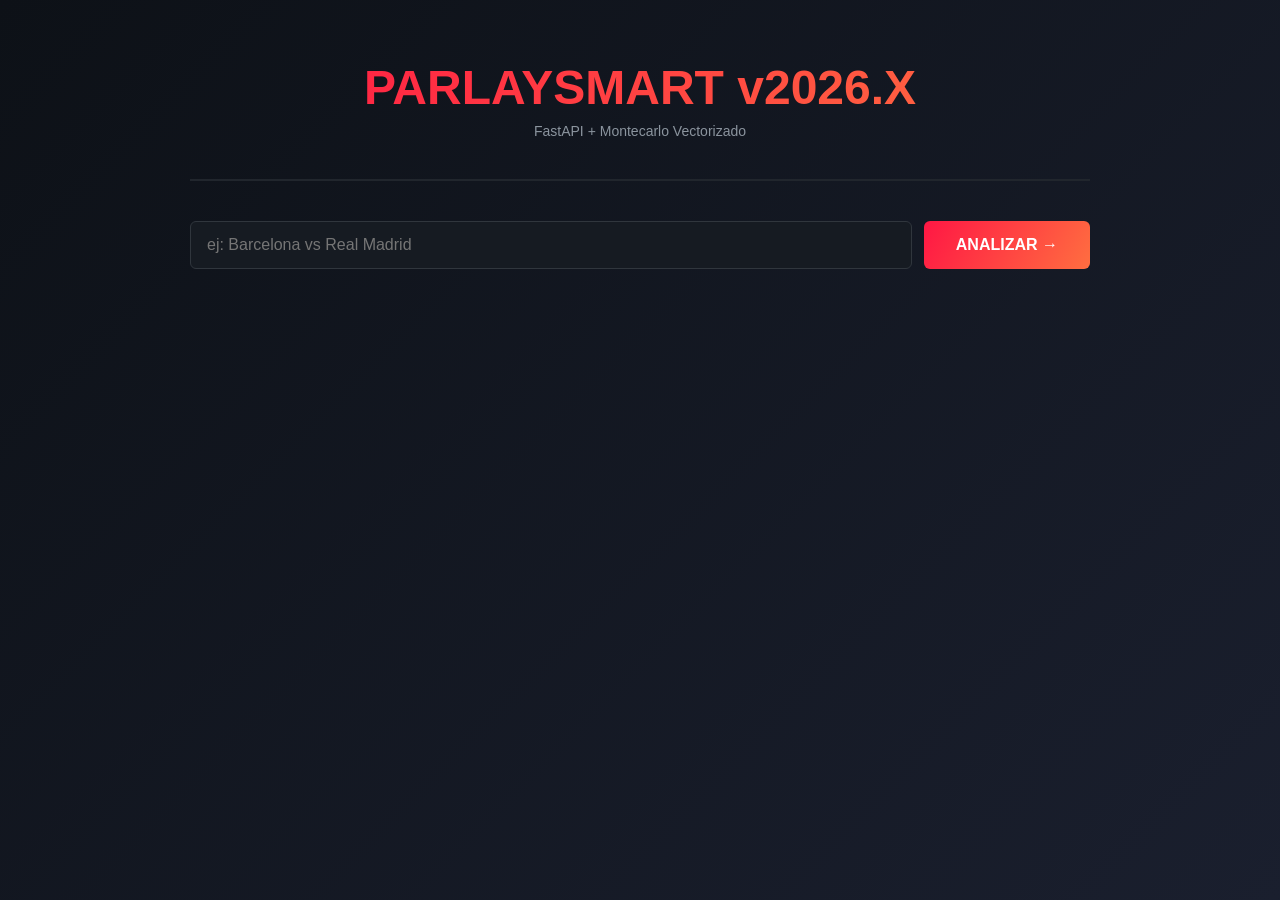
==== commit df836e21: "✨ Agregar UI web simplificada a FastAPI" ====
--- a/static/index.html
+++ b/static/index.html
@@ -2,582 +2,76 @@
 <html lang="es">
 <head>
   <meta charset="UTF-8">
-  <meta name="viewport" content="width=device-width, initial-scale=1.0, viewport-fit=cover">
-  <title>ParlaySmart</title>
+  <meta name="viewport" content="width=device-width, initial-scale=1.0">
+  <title>ParlaySmart v2026.X</title>
   <link rel="stylesheet" href="/static/style.css">
-  <link rel="manifest" href="/static/manifest.json">
-  <meta name="theme-color" content="#0d1117">
-  <meta name="apple-mobile-web-app-capable" content="yes">
-  <meta name="apple-mobile-web-app-status-bar-style" content="black-translucent">
 </head>
 <body>
+  <div class="container">
+    <header class="header">
+      <h1>PARLAYSMART v2026.X</h1>
+      <p class="subtitle">FastAPI + Montecarlo Vectorizado</p>
+    </header>
 
-<!-- PANTALLA DE ACCESO -->
-<div id="loginScreen" class="login-screen">
-  <div class="login-box">
-    <div class="login-logo">PARLAYSMART</div>
-    <div class="login-sub">Analisis de parlays con IA</div>
-    <div class="login-field-lbl">Codigo de acceso</div>
-    <input type="password" id="loginCodeInput" class="login-input" placeholder="Ingresa tu codigo"
-      onkeydown="if(event.key==='Enter')doLogin()">
-    <div class="login-error" id="loginError"></div>
-    <button class="login-btn" onclick="doLogin()">Entrar</button>
-    <div class="login-footer">ParlaySmart &copy; 2025</div>
-  </div>
-</div>
+    <div class="search-box">
+      <input type="text" id="teamInput" placeholder="ej: Barcelona vs Real Madrid" class="input-field">
+      <button onclick="analyzeMatch()" class="btn-analyze">ANALIZAR →</button>
+    </div>
 
-<!-- TOPBAR -->
-<header class="topbar">
-  <button class="topbar-menu" onclick="toggleSidebar()">&#9776;</button>
-  <span class="topbar-logo">PARLAYSMART</span>
-  <span class="acc-badge" id="accuracyBadge" onclick="showAccuracyModal()" style="display:none"></span>
-</header>
+    <div id="loading" class="loading hidden">
+      <div class="spinner"></div>
+      <p>Analizando con 50,000 simulaciones Montecarlo...</p>
+    </div>
 
-<!-- SPORT NAV -->
-<nav class="sportnav">
-  <button class="snav snav-today" onclick="openTodayView()">&#128197; HOY</button>
-  <button class="snav active" onclick="setSport('Futbol')">&#9917; Futbol</button>
-  <button class="snav" onclick="setSport('Americano')">&#127944; Americano</button>
-  <button class="snav" onclick="setSport('Basquet')">&#127936; Basquet</button>
-  <button class="snav" onclick="setSport('Beisbol')">&#9918; Beisbol</button>
-  <button class="snav" onclick="setSport('Tenis')">&#127955; Tenis</button>
-  <button class="snav" onclick="setSport('MMA / UFC')">&#128080; MMA / UFC</button>
-  <button class="snav" onclick="setSport('Hockey')">&#127944; Hockey</button>
-  <button class="snav snav-trophy" onclick="openTournamentView()">&#127942; Torneo</button>
-  <button class="snav snav-admin" id="adminBtn" onclick="openAdminPanel()" style="display:none">&#128273; Admin</button>
-</nav>
-
-<!-- Panel Admin -->
-<div id="adminPanel" class="admin-panel" style="display:none">
-  <div class="admin-overlay" onclick="closeAdminPanel()"></div>
-  <div class="admin-box">
-    <div class="admin-header">
-      <span>Panel de Accesos</span>
-      <button class="admin-close" onclick="closeAdminPanel()">&#10005;</button>
-    </div>
-    <div class="admin-body">
-      <div class="admin-gen">
-        <p class="admin-label">Generar PIN nuevo:</p>
-        <div class="admin-btns">
-          <button class="admin-gen-btn" onclick="adminCreatePin(1)">1 dia</button>
-          <button class="admin-gen-btn" onclick="adminCreatePin(3)">3 dias</button>
-          <button class="admin-gen-btn" onclick="adminCreatePin(7)">1 semana</button>
-        </div>
-      </div>
-      <div id="adminNewPin" class="admin-new-pin" style="display:none">
-        <span class="admin-pin-label">PIN generado:</span>
-        <span id="adminPinCode" class="admin-pin-code"></span>
-        <button class="admin-copy-btn" onclick="adminCopyPin()">Copiar</button>
-      </div>
-      <div class="admin-list-wrap">
-        <p class="admin-label">PINs activos:</p>
-        <div id="adminPinList" class="admin-pin-list">
-          <div class="admin-loading">Cargando...</div>
-        </div>
-      </div>
-    </div>
-  </div>
-</div>
-
-<!-- ==================== VIEWS ==================== -->
-
-<!-- VIEW: LOADING -->
-<div id="view-loading" class="view">
-  <div class="loading-screen">
-    <div class="loading-logo">PARLAYSMART</div>
-    <div class="loading-sub">Analizando partido con IA...</div>
-    <div class="loading-steps-wrap">
-      <div class="lstep" id="lstep-1">
-        <div class="lstep-icon">&#128202;</div>
-        <div class="lstep-info">
-          <div class="lstep-title">Buscando estadisticas</div>
-          <div class="lstep-desc">FBref, Sofascore, ESPN...</div>
-        </div>
-        <div class="lstep-status"></div>
-      </div>
-      <div class="lstep" id="lstep-2">
-        <div class="lstep-icon">&#128203;</div>
-        <div class="lstep-info">
-          <div class="lstep-title">Lesiones y suspensiones</div>
-          <div class="lstep-desc">Bajas confirmadas, dudas...</div>
-        </div>
-        <div class="lstep-status"></div>
-      </div>
-      <div class="lstep" id="lstep-3">
-        <div class="lstep-icon">&#129689;</div>
-        <div class="lstep-info">
-          <div class="lstep-title">Consultando momios</div>
-          <div class="lstep-desc">PlayDouit, Caliente, 1xBet...</div>
-        </div>
-        <div class="lstep-status"></div>
-      </div>
-      <div class="lstep" id="lstep-4">
-        <div class="lstep-icon">&#128200;</div>
-        <div class="lstep-info">
-          <div class="lstep-title">Modelos matematicos</div>
-          <div class="lstep-desc">Poisson, Monte Carlo, Elo...</div>
-        </div>
-        <div class="lstep-status"></div>
-      </div>
-      <div class="lstep" id="lstep-5">
-        <div class="lstep-icon">&#127183;</div>
-        <div class="lstep-info">
-          <div class="lstep-title">Construyendo parlays</div>
-          <div class="lstep-desc">4 combinaciones optimizadas...</div>
-        </div>
-        <div class="lstep-status"></div>
-      </div>
-    </div>
-    <div class="loading-progress-wrap">
-      <div class="loading-progress-bar" id="loadingBar"></div>
-    </div>
-    <div class="loading-time">Analisis profundo &mdash; 30-60 segundos</div>
-  </div>
-</div>
-
-<!-- VIEW: MULTI LOADING -->
-<div id="view-multi-loading" class="view">
-  <div class="loading-screen">
-    <div class="loading-logo">PARLAYSMART</div>
-    <div class="loading-sub">Analizando <span id="multiLoadCount"></span> partidos con IA...</div>
-    <div class="loading-steps-wrap">
-      <div class="lstep" id="mlstep-1">
-        <div class="lstep-icon">&#128202;</div>
-        <div class="lstep-info">
-          <div class="lstep-title">Buscando estadisticas</div>
-          <div class="lstep-desc">FBref, Sofascore, ESPN...</div>
-        </div>
-        <div class="lstep-status"></div>
-      </div>
-      <div class="lstep" id="mlstep-2">
-        <div class="lstep-icon">&#129504;</div>
-        <div class="lstep-info">
-          <div class="lstep-title">Analizando ego y psicologia</div>
-          <div class="lstep-desc">Ruedas de prensa, redes sociales, vestuario...</div>
-        </div>
-        <div class="lstep-status"></div>
-      </div>
-      <div class="lstep" id="mlstep-3">
-        <div class="lstep-icon">&#129689;</div>
-        <div class="lstep-info">
-          <div class="lstep-title">Consultando momios mexicanos</div>
-          <div class="lstep-desc">PlayDouit, Caliente, Codere, 1xBet...</div>
-        </div>
-        <div class="lstep-status"></div>
-      </div>
-      <div class="lstep" id="mlstep-4">
-        <div class="lstep-icon">&#127183;</div>
-        <div class="lstep-info">
-          <div class="lstep-title">Construyendo parlays</div>
-          <div class="lstep-desc">4 combinaciones optimizadas...</div>
-        </div>
-        <div class="lstep-status"></div>
-      </div>
-    </div>
-    <div class="loading-progress-wrap">
-      <div class="loading-progress-bar" id="multiLoadBar"></div>
-    </div>
-    <div class="loading-time">Analisis profundo &mdash; 60-90 segundos</div>
-  </div>
-</div>
-
-<!-- VIEW: HISTORIAL -->
-<div id="view-historial" class="view">
-  <div class="hist-view-header">
-    <button class="hist-view-back" onclick="goHome()">&#8592; Inicio</button>
-    <div class="hist-view-title">Historial de analisis</div>
-    <button class="hist-view-clear" onclick="clearHistorial()">Limpiar</button>
-  </div>
-  <div class="hist-view-free-badge">Todos los analisis guardados se abren GRATIS</div>
-  <div id="histViewList" class="hist-view-list"></div>
-</div>
-
-<!-- VIEW: RESULTS (single match) -->
-<div id="view-results" class="view">
-  <nav class="result-subnav">
-    <button class="rsn-btn active" onclick="switchPage('overview', this)">Resumen</button>
-    <button class="rsn-btn" onclick="switchPage('stats', this)">Stats</button>
-    <button class="rsn-btn" onclick="switchPage('players', this)">Jugadores</button>
-    <button class="rsn-btn" onclick="switchPage('markets', this)">Mercados</button>
-    <button class="rsn-btn" onclick="switchPage('parlays', this)">Parlays</button>
-    <button class="rsn-btn" onclick="switchPage('models', this)">Modelos</button>
-    <button class="rsn-btn" onclick="switchPage('odds', this)">Momios</button>
-    <button class="rsn-btn rsn-hist" onclick="showView('view-historial');renderHistorialView()">Historial</button>
-  </nav>
-
-  <!-- MATCH HEADER -->
-  <div class="match-header">
-    <div class="match-header-top">
-      <span class="mh-comp" id="hComp"></span>
-      <span class="mh-date" id="hDate"></span>
-      <button class="mh-back" onclick="goHome()">Nueva consulta</button>
-    </div>
-    <div class="match-teams-row">
-      <span class="mh-team" id="hTeamA"></span>
-      <div class="mh-vs-block">
-        <span class="mh-vs">VS</span>
-        <div class="mh-likely-score" id="hLikelyScore"></div>
-      </div>
-      <span class="mh-team" id="hTeamB"></span>
-    </div>
-    <div class="mh-probs-row">
-      <div class="mh-prob-col">
-        <div class="mh-prob-pct" id="hProbA"></div>
-        <div class="mh-prob-label">Local</div>
-        <div class="mh-fair-odds" id="fairOddsA"></div>
-      </div>
-      <div class="mh-prob-col">
-        <div class="mh-prob-pct" id="hProbD"></div>
-        <div class="mh-prob-label">Empate</div>
-        <div class="mh-fair-odds" id="fairOddsD"></div>
-      </div>
-      <div class="mh-prob-col">
-        <div class="mh-prob-pct" id="hProbB"></div>
-        <div class="mh-prob-label">Visitante</div>
-        <div class="mh-fair-odds" id="fairOddsB"></div>
-      </div>
-    </div>
-    <div id="sidebarMatchInfo" style="display:none"></div>
-    <div id="accCurrentMatch" style="display:none"></div>
-  </div>
-
-  <!-- Accuracy card -->
-  <div class="acc-card" id="accCard" style="display:none">
-    <div class="acc-question" id="accQuestion"></div>
-    <div class="acc-mark-btns">
-      <button class="acc-btn-won" onclick="markResult(true)">Acerte</button>
-      <button class="acc-btn-lost" onclick="markResult(false)">Falle</button>
-    </div>
-    <div class="acc-stats-row" id="accStatsRow"></div>
-  </div>
-
-  <!-- PAGE: OVERVIEW -->
-  <div class="result-page active" id="page-overview" style="padding:20px 24px 40px">
-    <div id="cardPrediction" style="margin-bottom:12px"></div>
-    <div id="probsBig" style="margin-bottom:12px"></div>
-    <div style="display:grid;grid-template-columns:1fr 1fr;gap:12px;margin-bottom:12px">
-      <div id="cardConfidence"></div>
-      <div id="cardValue"></div>
-    </div>
-    <div id="risksList"></div>
-  </div>
-
-  <!-- PAGE: STATS -->
-  <div class="result-page" id="page-stats" style="padding:20px 24px 40px">
-    <div id="h2hSection" style="margin-bottom:16px"></div>
-    <div id="statsCompare" style="margin-bottom:16px"></div>
-    <div id="formSection" style="margin-bottom:16px"></div>
-    <div id="matchImportance" style="margin-bottom:16px"></div>
-  </div>
-
-  <!-- PAGE: PLAYERS -->
-  <div class="result-page" id="page-players" style="padding:20px 24px 40px">
-    <div style="display:grid;grid-template-columns:1fr 1fr;gap:16px">
-      <div>
-        <div id="playersTeamATitle" style="font-weight:700;color:var(--text);margin-bottom:8px;font-size:14px"></div>
-        <div id="playersTeamA"></div>
-      </div>
-      <div>
-        <div id="playersTeamBTitle" style="font-weight:700;color:var(--text);margin-bottom:8px;font-size:14px"></div>
-        <div id="playersTeamB"></div>
-      </div>
-    </div>
-    <div id="playersNotes" style="margin-top:12px;font-size:12px;color:var(--text3)"></div>
-    <div id="psychSection" style="margin-top:16px"></div>
-    <div id="weatherSection" style="margin-top:16px"></div>
-    <div id="refereeSection" style="margin-top:16px"></div>
-    <div id="newsSection" style="margin-top:16px"></div>
-  </div>
-
-  <!-- PAGE: MARKETS -->
-  <div class="result-page" id="page-markets" style="padding:20px 24px 40px">
-    <div id="marketsGrid"></div>
-    <div id="mexicanOddsSection" style="margin-top:16px"></div>
-    <div id="mexicanOddsCard" style="margin-top:8px"></div>
-    <div id="bestOddsSection" style="margin-top:16px"></div>
-    <div id="oddsMovement" style="margin-top:16px"></div>
-    <div id="fairOdds" style="margin-top:16px"></div>
-  </div>
-
-  <!-- PAGE: PARLAYS -->
-  <div class="result-page" id="page-parlays" style="padding:16px 16px 40px">
-    <div id="parlayBuilderFloat" style="display:none">
-      <div id="btnAddParlay"></div>
-      <div id="pbMatches"></div>
-      <div style="display:flex;align-items:center;gap:8px;margin-top:8px">
-        <span style="font-size:12px;color:var(--text3)">Momio:</span>
-        <span id="pbTotalOdds" style="font-weight:700;color:var(--gold)">--</span>
-        <span style="font-size:12px;color:var(--text3)">Prob:</span>
-        <span id="pbTotalProb" style="font-weight:700;color:var(--blue)">--</span>
-        <span id="pbCount"></span>
-      </div>
-      <div style="display:flex;align-items:center;gap:8px;margin-top:8px">
-        <span style="font-size:12px;color:var(--text3)">Apuesta $</span>
-        <input type="number" id="pbStake" style="width:80px;background:var(--bg-input);border:1px solid var(--border2);border-radius:4px;color:var(--text);padding:4px 8px;font-size:13px" placeholder="100" min="0">
-        <span id="pbWinAmount" style="font-weight:700;color:var(--green)"></span>
-      </div>
-    </div>
-    <!-- CALCULADORA GLOBAL DE PARLAYS -->
-    <div class="parlay-calc-bar">
-      <span class="pcb-label">Si apuesto</span>
-      <span class="pcb-currency">$</span>
-      <input type="number" id="parlayStakeGlobal" class="pcb-input" placeholder="100" min="0" oninput="updateAllParlayCalc()">
-      <span class="pcb-label">MXN</span>
-    </div>
-    <div id="parlaysGrid"></div>
-    <div id="pbFab" style="display:none"><span id="pbFabCount"></span></div>
-  </div>
-
-  <!-- PAGE: MODELS -->
-  <div class="result-page" id="page-models" style="padding:20px 24px 40px">
-    <div id="combinedModel" style="margin-bottom:16px"></div>
-    <div id="poissonMatrix" style="margin-bottom:16px"></div>
-    <div id="monteCarloSection" style="margin-bottom:16px"></div>
-    <div id="eloSection" style="margin-bottom:16px"></div>
-  </div>
-
-  <!-- PAGE: ODDS -->
-  <div class="result-page" id="page-odds" style="padding:20px 24px 40px">
-    <div id="oddsGrid"></div>
-  </div>
-</div>
-
-<!-- VIEW: TODAY (partidos de hoy) -->
-<div id="view-today" class="view">
-  <div class="today-topbar">
-    <button class="today-back" onclick="goHome()">Inicio</button>
-    <div class="today-title-block">
-      <div class="today-title">Partidos de Hoy</div>
-      <div class="today-subtitle" id="todayDateLabel"></div>
-    </div>
-    <button class="today-refresh" onclick="loadTodayMatches()">Actualizar</button>
-  </div>
-  <div class="today-sel-bar" id="todaySelBar" style="display:none">
-    <span class="sel-bar-count" id="selBarCount">0 seleccionados</span>
-    <button class="sel-bar-clear" onclick="clearTodaySelection()">Limpiar</button>
-    <button class="sel-bar-analyze" onclick="analyzeSelectedMatches()">Analizar seleccion</button>
-  </div>
-  <div id="todayLoading" class="today-loading" style="display:none">Buscando partidos de hoy...</div>
-  <div id="todayError" class="today-error" style="display:none"><span id="todayErrorText"></span></div>
-  <div id="todayLeagues" class="today-leagues"></div>
-</div>
-
-<!-- VIEW: MULTI RESULTS -->
-<div id="view-multi-results" class="view">
-  <div class="mr-header">
-    <button class="mr-back-btn" onclick="showView('view-today')">Partidos de hoy</button>
-    <div class="mr-title-block">
-      <span class="mr-title">Analisis del dia</span>
-      <span class="mr-subtitle" id="mrSubtitle"></span>
-    </div>
-    <button class="mr-new-btn" onclick="goHome()">Nueva consulta</button>
-  </div>
-  <div class="mr-tabs-bar" id="mrTabs"></div>
-  <div class="mr-tab-content" id="mrTabContent"></div>
-</div>
-
-<!-- VIEW: LANDING -->
-<div id="view-landing" class="view active">
-  <div class="landing-wrap">
-    <aside class="landing-aside">
-      <div class="aside-section-title" style="display:flex;align-items:center;justify-content:space-between">
-        Historial
-        <button class="hist-ver-todo" onclick="showView('view-historial');renderHistorialView()">Ver todo</button>
-      </div>
-      <div id="historialList"><div class="hist-empty">Sin analisis aun.<br>Analiza un partido para guardarlo aqui.</div></div>
-      <div class="aside-section-title" style="margin-top:20px;cursor:pointer;display:flex;align-items:center;justify-content:space-between" onclick="showView('view-my-parlays')">
-        MIS PARLAYS <span style="font-size:10px;background:rgba(255,255,255,.12);padding:1px 7px;border-radius:10px" id="mpBadge"></span>
-      </div>
-      <div id="mpMiniStats" style="padding:8px 16px 4px;font-size:11px;color:var(--text3)">Sin parlays registrados aun.</div>
-      <div class="aside-section-title" style="margin-top:12px">COMO FUNCIONA?</div>
-      <div class="aside-step"><span class="aside-step-num">1</span> Escribe el partido</div>
-      <div class="aside-step"><span class="aside-step-num">2</span> La IA busca estadisticas</div>
-      <div class="aside-step"><span class="aside-step-num">3</span> Recibe analisis completo</div>
-      <div class="aside-step"><span class="aside-step-num">4</span> Elige tu parlay</div>
-    </aside>
-
-    <main class="landing-main">
-      <div class="hero-card">
-        <div class="hero-badge">ANALISIS EN VIVO CON IA</div>
-        <h1 class="hero-title">Que partido quieres analizar?</h1>
-        <p class="hero-sub">Inteligencia artificial + estadisticas en tiempo real + modelos matematicos</p>
-        <div class="search-row">
-          <input type="text" id="searchInput" class="search-input" placeholder="Real Madrid vs Bayern, Champions, hoy"
-            onkeydown="if(event.key==='Enter')startAnalysis()">
-          <button class="search-btn" onclick="startAnalysis()" id="mainAnalyzeBtn">ANALIZAR -&gt;</button>
-        </div>
-        <div id="extraMatchesWrap"></div>
-        <div class="multi-search-bar">
-          <button class="add-match-btn" onclick="addMatchInput()" id="addMatchBtn">+ Agregar otro partido</button>
-          <span class="multi-search-hint" id="multiSearchHint" style="display:none">Analizara los partidos juntos y generara parlays combinados</span>
-        </div>
-        <div class="search-error" id="searchError"></div>
-        <!-- VIÑETA DE PARTIDOS -->
-        <div class="wm-vineta" id="wmVineta">
-          <!-- Header: toggle + dias + copa -->
-          <div class="wm-header">
-            <button class="wm-toggle-btn" onclick="wmToggle()" id="wmToggleBtn">
-              <span class="wm-hdr-icon">&#128197;</span>
-              <span class="wm-hdr-txt">Partidos</span>
-              <div class="wm-header-days" id="wmHeaderDays"></div>
-              <span class="wm-hdr-arrow" id="wmArrow">&#8964;</span>
-            </button>
-            <button class="wm-trophy-btn" onclick="openTournamentView()" title="Predecir torneo">
-              &#127942;
-            </button>
+    <div id="results" class="results hidden">
+      <div class="match-info">
+        <h2 id="matchTitle"></h2>
+        <div class="probabilities">
+          <div class="prob-item">
+            <span id="probTeamA"></span>
+            <span id="probTeamAVal" class="prob-value"></span>
           </div>
-          <!-- Cuerpo colapsable -->
-          <div class="wm-body" id="wmBody" style="display:none">
-            <div class="wm-day-tabs" id="wmDayTabs"></div>
-            <div id="wmContent" class="wm-content">
-              <div class="wm-loading">Cargando partidos...</div>
-            </div>
-            <!-- Barra de seleccion -->
-            <div class="wm-sel-bar" id="wmSelBar" style="display:none">
-              <span class="wm-sel-count" id="wmSelCount">0 seleccionados</span>
-              <button class="wm-sel-clear" onclick="wmClearSel()">Limpiar</button>
-              <button class="wm-sel-analyze" onclick="wmAnalyzeSel()">Analizar &#8594;</button>
-            </div>
+          <div class="prob-item">
+            <span>Empate</span>
+            <span id="probDrawVal" class="prob-value"></span>
+          </div>
+          <div class="prob-item">
+            <span id="probTeamB"></span>
+            <span id="probTeamBVal" class="prob-value"></span>
           </div>
         </div>
       </div>
 
-      <div class="features-grid">
-        <div class="feat-card">
-          <div class="feat-icon">&#128269;</div>
-          <div class="feat-title">Busqueda real</div>
-          <div class="feat-desc">Consulta FBref, Sofascore, ESPN y mas en tiempo real</div>
+      <div class="parlays-section">
+        <h3>4 PARLAYS OPTIMIZADOS</h3>
+
+        <div class="parlay-card ultra-conservador">
+          <div class="parlay-header">🟢 ULTRA CONSERVADOR</div>
+          <div id="parlay-ultra" class="parlay-content"></div>
         </div>
-        <div class="feat-card">
-          <div class="feat-icon">&#128202;</div>
-          <div class="feat-title">7 secciones de analisis</div>
-          <div class="feat-desc">Stats, jugadores, contexto, arbitro, clima, modelos y parlays</div>
+
+        <div class="parlay-card conservador">
+          <div class="parlay-header">🔵 CONSERVADOR</div>
+          <div id="parlay-conservador" class="parlay-content"></div>
         </div>
-        <div class="feat-card">
-          <div class="feat-icon">&#128203;</div>
-          <div class="feat-title">Modelos matematicos</div>
-          <div class="feat-desc">Poisson, Monte Carlo (50k sim.) y Elo rating comparativo</div>
+
+        <div class="parlay-card balanceado">
+          <div class="parlay-header">🟡 BALANCEADO</div>
+          <div id="parlay-balanceado" class="parlay-content"></div>
         </div>
-        <div class="feat-card">
-          <div class="feat-icon">&#127183;</div>
-          <div class="feat-title">4 tipos de parlay</div>
-          <div class="feat-desc">Ultra conservador, conservador, balanceado y riesgoso</div>
+
+        <div class="parlay-card riesgoso">
+          <div class="parlay-header">🔴 RIESGOSO</div>
+          <div id="parlay-riesgoso" class="parlay-content"></div>
         </div>
       </div>
-    </main>
 
-    <aside class="landing-aside-right">
-      <div class="aside-section-title">METRICAS</div>
-      <div style="font-size:28px;font-weight:900;color:var(--green)">5</div>
-      <div class="rp-label">Simulaciones MC</div>
-      <div style="font-size:28px;font-weight:900;color:var(--blue);margin-top:12px">1</div>
-      <div class="rp-label">Fuentes</div>
-      <div class="aside-section-title" style="margin-top:20px">ANALISIS</div>
-      <div class="rp-label">Stats, Ego, Mercado</div>
-    </aside>
-  </div>
-</div>
+      <button onclick="reset()" class="btn-back">← Nueva consulta</button>
+    </div>
 
-<!-- VIEW: MIS PARLAYS -->
-<div id="view-my-parlays" class="view">
-  <div class="mp-header">
-    <button class="mp-back" onclick="goHome()">&#8592; Inicio</button>
-    <div class="mp-title-block">
-      <div class="mp-title">Mis Parlays</div>
-      <div class="mp-subtitle" id="mpSubtitle">Recuento de tus apuestas</div>
-    </div>
-    <button class="mp-clear" onclick="confirmClearParlays()">Limpiar</button>
+    <div id="error" class="error hidden"></div>
   </div>
 
-  <!-- RESUMEN FINANCIERO -->
-  <div class="mp-finance-bar">
-    <div class="mp-fin-block">
-      <div class="mp-fin-val" id="mpStatTotal">0</div>
-      <div class="mp-fin-lbl">Parlays</div>
-    </div>
-    <div class="mp-fin-divider"></div>
-    <div class="mp-fin-block">
-      <div class="mp-fin-val" id="mpStatInvested">$0</div>
-      <div class="mp-fin-lbl">Invertido</div>
-    </div>
-    <div class="mp-fin-divider"></div>
-    <div class="mp-fin-block">
-      <div class="mp-fin-val" id="mpStatReturned">$0</div>
-      <div class="mp-fin-lbl">Cobrado</div>
-    </div>
-    <div class="mp-fin-divider"></div>
-    <div class="mp-fin-block">
-      <div class="mp-fin-val" id="mpStatProfit">$0</div>
-      <div class="mp-fin-lbl">Ganancia neta</div>
-    </div>
-  </div>
-
-  <!-- BARRA W/L -->
-  <div class="mp-wl-bar">
-    <div class="mp-wl-won">
-      <span id="mpStatWon">0</span> Ganados
-    </div>
-    <div class="mp-wl-track">
-      <div class="mp-wl-fill" id="mpWlFill" style="width:0%"></div>
-    </div>
-    <div class="mp-wl-lost">
-      <span id="mpStatLost">0</span> Perdidos
-    </div>
-    <div class="mp-wl-rate" id="mpStatRate">--%</div>
-  </div>
-
-  <div class="mp-list" id="mpList">
-    <div class="mp-empty">Aun no has registrado ningun parlay.<br><br>En cualquier analisis presiona <strong>"Aposte este"</strong> en el parlay que elegiste.</div>
-  </div>
-</div>
-
-<!-- MODALES -->
-<!-- Accuracy modal -->
-<div class="acc-modal-overlay" id="accModal" onclick="closeAccModal(event)" style="display:none">
-  <div class="acc-modal">
-    <div class="acc-modal-title">Historial de predicciones</div>
-    <div id="accModalBody"></div>
-    <button onclick="document.getElementById('accModal').style.display='none'" style="margin-top:12px;width:100%;padding:10px;background:var(--red);color:#fff;border:none;border-radius:8px;cursor:pointer;font-weight:700">Cerrar</button>
-  </div>
-</div>
-
-<!-- VIEW: TORNEO -->
-<div id="view-tournament" class="view">
-  <div class="trn-header">
-    <button class="trn-back" onclick="goHome()">&#8592; Inicio</button>
-    <div class="trn-title">&#127942; Prediccion de Torneo</div>
-  </div>
-  <div class="trn-body">
-    <div class="trn-search-card">
-      <div class="trn-search-label">Que torneo quieres predecir?</div>
-      <input type="text" id="trnInput" class="trn-input"
-        placeholder="Mundial 2026, Champions League, Liga MX Clausura..."
-        onkeydown="if(event.key==='Enter')startTournamentPrediction()">
-      <div class="trn-quick-btns">
-        <button class="trn-quick" onclick="trnQuick('Mundial 2026')">&#127762; Mundial 2026</button>
-        <button class="trn-quick" onclick="trnQuick('UEFA Champions League 2025-26')">&#127942; Champions League</button>
-        <button class="trn-quick" onclick="trnQuick('Liga MX Apertura 2026')">&#127474;&#127485; Liga MX</button>
-        <button class="trn-quick" onclick="trnQuick('Copa America 2026')">&#127462;&#127474; Copa America</button>
-        <button class="trn-quick" onclick="trnQuick('NBA Playoffs 2026')">&#127936; NBA Playoffs</button>
-      </div>
-      <button class="trn-analyze-btn" onclick="startTournamentPrediction()">PREDECIR TORNEO &#8594;</button>
-      <div class="trn-error" id="trnError"></div>
-    </div>
-    <div id="trnLoading" class="trn-loading" style="display:none">
-      <div class="trn-loading-icon">&#127942;</div>
-      <div class="trn-loading-text">Analizando el torneo con IA...</div>
-      <div class="trn-loading-sub">Evaluando equipos, forma, historial y momios</div>
-    </div>
-    <div id="trnResult" class="trn-result" style="display:none"></div>
-  </div>
-</div>
-
-<!-- Stream modal -->
-<div class="stream-modal-overlay" id="streamModalOverlay" onclick="closeStreamModal()" style="display:none">
-  <div class="stream-modal" id="streamModal" onclick="event.stopPropagation()"></div>
-</div>
-
-<script src="/static/app.js"></script>
-<script src="/static/buttons.js"></script>
+  <script src="/static/app.js"></script>
 </body>
 </html>
--- a/static/style.css
+++ b/static/style.css
@@ -1,2235 +1,246 @@
-@charset "UTF-8";
-/* PARLAYSMART - Estilo inspirado en PlayDouit */
-
-:root {
-  --red:      #E31C25;
-  --red-dark: #b01019;
-  --red-glow: rgba(227,28,37,.18);
-  --bg:       #0d1117;
-  --bg-card:  #161b27;
-  --bg-card2: #1c2438;
-  --bg-input: #111827;
-  --sidebar:  #0a0d14;
-  --border:   #1f2d44;
-  --border2:  #2a3a54;
-  --text:     #e8ecf4;
-  --text2:    #8899b5;
-  --text3:    #4d617a;
-  --green:    #00c896;
-  --gold:     #f0b429;
-  --blue:     #4facfe;
-  --purple:   #a855f7;
-  --topbar-h:   52px;
-  --sportnav-h: 46px;
-  --sidebar-w:  230px;
-  --radius:     10px;
-  --radius-sm:  6px;
-}
-
-/* RESET */
-*, *::before, *::after { box-sizing: border-box; margin: 0; padding: 0; }
-html { height: 100%; }
-body { min-height: 100%; background: var(--bg); color: var(--text); font-family: 'Inter', sans-serif; font-size: 14px; line-height: 1.5; }
-a, button { cursor: pointer; }
-button { border: none; outline: none; background: none; font-family: inherit; }
-input, textarea { font-family: inherit; }
-
-/* ---- TOP BAR ---- */
-.topbar {
-  position: fixed; top: 0; left: 0; right: 0;
-  height: var(--topbar-h);
-  background: linear-gradient(90deg, #0a0d14 0%, #1a0408 40%, #1a0408 60%, #0a0d14 100%);
-  border-bottom: 2px solid var(--red);
-  display: flex; align-items: center; justify-content: space-between;
-  padding: 0 20px; z-index: 100;
-}
-.topbar-left { display: flex; align-items: center; gap: 14px; min-width: 140px; }
-.burger { font-size: 18px; color: var(--text); padding: 6px; border-radius: 4px; transition: color .2s; }
-.burger:hover { color: var(--red); }
-.topbar-tagline { font-size: 11px; color: var(--text3); text-transform: uppercase; letter-spacing: 1px; display: none; }
-@media (min-width: 600px) { .topbar-tagline { display: block; } }
-.topbar-logo { font-size: 24px; font-weight: 900; letter-spacing: 3px; color: #fff; text-transform: uppercase; position: absolute; left: 50%; transform: translateX(-50%); }
-.topbar-right { min-width: 140px; display: flex; justify-content: flex-end; }
-.live-badge { background: var(--red); color: #fff; font-size: 11px; font-weight: 700; letter-spacing: .5px; padding: 4px 10px; border-radius: 20px; display: flex; align-items: center; gap: 5px; }
-.dot-red { display: inline-block; width: 7px; height: 7px; background: #fff; border-radius: 50%; animation: blink 1.2s ease-in-out infinite; }
-@keyframes blink { 0%,100% { opacity:1 } 50% { opacity:.3 } }
-
-/* ---- SPORT NAV ---- */
-.sportnav { position: fixed; top: var(--topbar-h); left: 0; right: 0; height: var(--sportnav-h); background: #111520; border-bottom: 1px solid var(--border); z-index: 90; overflow-x: auto; scrollbar-width: none; display: flex; align-items: stretch; padding: 0 8px; }
-.sportnav::-webkit-scrollbar { display: none; }
-.snav { display: inline-flex; align-items: center; gap: 6px; padding: 0 14px; color: var(--text2); font-size: 13px; font-weight: 500; border-bottom: 3px solid transparent; transition: all .2s; white-space: nowrap; flex-shrink: 0; font-family: inherit; }
-.snav:hover { color: var(--text); border-bottom-color: rgba(227,28,37,.5); }
-.snav.active { color: var(--red); border-bottom-color: var(--red); font-weight: 600; }
-.snav-today { border-right: 1px solid var(--border); margin-right: 4px; padding-right: 18px; }
-
-/* ---- VIEWS ---- */
-.view { display: none; padding-top: calc(var(--topbar-h) + var(--sportnav-h)); min-height: 100vh; }
-.view.active { display: block; }
-
-/* ---- LANDING ---- */
-.landing-wrap { display: grid; grid-template-columns: 220px 1fr 180px; min-height: calc(100vh - var(--topbar-h) - var(--sportnav-h)); }
-.landing-aside { background: var(--sidebar); border-right: 1px solid var(--border); padding: 20px 0; }
-.aside-section-title { background: var(--red); color: #fff; font-size: 11px; font-weight: 700; text-transform: uppercase; letter-spacing: .8px; padding: 7px 16px; margin-bottom: 4px; }
-.aside-placeholder-item { padding: 9px 16px; font-size: 13px; color: var(--text2); border-bottom: 1px solid rgba(255,255,255,.04); display: flex; align-items: center; gap: 8px; cursor: pointer; transition: all .2s; }
-.aside-placeholder-item::before { content: 'x'; font-size: 12px; color: var(--text3); }
-.aside-placeholder-item:hover { background: rgba(255,255,255,.04); color: var(--text); }
-.aside-how { padding: 8px 0; }
-.aside-how-step { display: flex; align-items: center; gap: 10px; padding: 8px 16px; font-size: 13px; color: var(--text2); }
-.step-num { width: 22px; height: 22px; background: var(--red); color: #fff; border-radius: 50%; display: flex; align-items: center; justify-content: center; font-size: 11px; font-weight: 700; flex-shrink: 0; }
-.landing-aside-right { background: var(--sidebar); border-left: 1px solid var(--border); padding: 20px 0; }
-.stat-teaser { padding: 16px; text-align: center; border-bottom: 1px solid var(--border); }
-.st-val { font-size: 28px; font-weight: 800; color: var(--red); line-height: 1; margin-bottom: 4px; }
-.st-label { font-size: 11px; color: var(--text3); line-height: 1.3; }
-.landing-main { padding: 24px 28px; display: flex; flex-direction: column; gap: 20px; }
-.hero-card { background: var(--bg-card); border: 1px solid var(--border); border-top: 3px solid var(--red); border-radius: var(--radius); padding: 28px 32px 24px; }
-.hero-badge { display: inline-flex; align-items: center; gap: 6px; background: var(--red-glow); border: 1px solid rgba(227,28,37,.3); color: var(--red); font-size: 11px; font-weight: 700; letter-spacing: 1px; text-transform: uppercase; padding: 4px 12px; border-radius: 20px; margin-bottom: 14px; }
-.hero-title { font-size: 26px; font-weight: 800; color: var(--text); margin-bottom: 6px; line-height: 1.2; }
-.hero-sub { font-size: 14px; color: var(--text2); margin-bottom: 24px; }
-.search-wrap { display: flex; background: var(--bg-input); border: 1.5px solid var(--border2); border-radius: var(--radius-sm); overflow: hidden; transition: border-color .2s, box-shadow .2s; }
-.search-wrap:focus-within { border-color: var(--red); box-shadow: 0 0 0 3px var(--red-glow); }
-.search-field { flex: 1; background: transparent; border: none; outline: none; color: var(--text); font-size: 15px; padding: 14px 16px; }
-.search-field::placeholder { color: var(--text3); }
-.search-btn { background: var(--red); color: #fff; font-weight: 700; font-size: 14px; letter-spacing: 1px; padding: 0 28px; flex-shrink: 0; transition: background .2s; }
-.search-btn:hover { background: var(--red-dark); }
-.search-error { font-size: 12px; color: var(--red); margin-top: 8px; min-height: 18px; }
-.quick-chips { display: flex; flex-wrap: wrap; align-items: center; gap: 8px; margin-top: 16px; }
-.chip-label { font-size: 12px; color: var(--text3); }
-.qchip { background: var(--bg-card2); border: 1px solid var(--border2); color: var(--text2); font-size: 12px; padding: 5px 12px; border-radius: 20px; transition: all .2s; }
-.qchip:hover { border-color: var(--red); color: var(--red); background: var(--red-glow); }
-
-/* Multi-match inputs */
-.multi-search-bar { display: flex; align-items: center; gap: 10px; margin-top: 8px; }
-.add-match-btn { font-size: 12px; font-weight: 700; color: var(--green); border: 1px dashed rgba(0,200,150,.4); padding: 6px 14px; border-radius: 20px; background: rgba(0,200,150,.06); transition: all .2s; }
-.add-match-btn:hover { background: rgba(0,200,150,.14); border-color: var(--green); }
-.multi-search-hint { font-size: 11px; color: var(--text3); }
-.extra-match-row { display: flex; align-items: center; gap: 6px; margin-top: 6px; }
-.extra-match-num { font-size: 11px; font-weight: 700; color: var(--text3); width: 20px; text-align: center; flex-shrink: 0; }
-.extra-match-input { flex: 1; background: var(--bg-input); border: 1.5px solid var(--border2); border-radius: var(--radius-sm); color: var(--text); font-size: 14px; padding: 10px 14px; outline: none; transition: border-color .2s; font-family: inherit; }
-.extra-match-input:focus { border-color: var(--green); }
-.extra-match-input::placeholder { color: var(--text3); }
-.extra-match-remove { color: var(--text3); font-size: 16px; font-weight: 700; width: 26px; height: 26px; display: flex; align-items: center; justify-content: center; border-radius: 50%; border: 1px solid var(--border2); transition: all .2s; flex-shrink: 0; }
-.extra-match-remove:hover { color: var(--red); border-color: var(--red); background: rgba(227,28,37,.08); }
-.multi-analyze-banner { display: flex; align-items: center; justify-content: space-between; margin-top: 10px; background: rgba(0,200,150,.07); border: 1px solid rgba(0,200,150,.25); border-radius: var(--radius-sm); padding: 8px 14px; }
-.mab-text { font-size: 12px; color: var(--green); font-weight: 600; }
-.mab-count { font-size: 11px; color: var(--text3); }
-.feature-grid { display: grid; grid-template-columns: repeat(4,1fr); gap: 12px; }
-.feat-card { background: var(--bg-card); border: 1px solid var(--border); border-radius: var(--radius-sm); padding: 16px; transition: border-color .2s; }
-.feat-card:hover { border-color: var(--border2); }
-.feat-icon { font-size: 22px; margin-bottom: 8px; }
-.feat-title { font-size: 13px; font-weight: 700; color: var(--text); margin-bottom: 4px; }
-.feat-text { font-size: 12px; color: var(--text3); line-height: 1.4; }
-
-/* ---- LOADING ---- */
-.loading-screen { display: flex; flex-direction: column; align-items: center; justify-content: center; min-height: calc(100vh - var(--topbar-h) - var(--sportnav-h)); padding: 40px 24px; gap: 28px; }
-.loading-logo { font-size: 32px; font-weight: 900; letter-spacing: 4px; color: var(--red); }
-.loading-sub { font-size: 15px; color: var(--text2); }
-.loading-steps-wrap { width: 100%; max-width: 500px; display: flex; flex-direction: column; gap: 2px; background: var(--bg-card); border: 1px solid var(--border); border-radius: var(--radius); overflow: hidden; }
-.lstep { display: flex; align-items: center; gap: 14px; padding: 14px 18px; border-bottom: 1px solid var(--border); transition: background .3s; }
-.lstep:last-child { border-bottom: none; }
-.lstep.active { background: rgba(227,28,37,.06); }
-.lstep.done   { background: rgba(0,200,150,.04); }
-.lstep-icon { font-size: 20px; width: 28px; text-align: center; flex-shrink: 0; }
-.lstep-info { flex: 1; }
-.lstep-title { font-size: 13px; font-weight: 600; color: var(--text3); transition: color .3s; }
-.lstep-desc  { font-size: 11px; color: var(--text3); margin-top: 1px; }
-.lstep.active .lstep-title { color: var(--text); }
-.lstep.done   .lstep-title { color: var(--green); }
-.lstep-status { font-size: 16px; flex-shrink: 0; min-width: 20px; text-align: right; }
-.lstep.active .lstep-status::after { content: '...'; color: var(--red); }
-.lstep.done   .lstep-status::after { content: 'OK'; color: var(--green); font-size: 11px; font-weight: 700; }
-.loading-progress-wrap { width: 100%; max-width: 500px; height: 5px; background: var(--bg-card2); border-radius: 5px; overflow: hidden; }
-.loading-progress-bar { height: 100%; background: var(--red); border-radius: 5px; width: 0%; transition: width .6s ease; }
-.loading-time { font-size: 12px; color: var(--text3); }
-
-/* ---- RESULTS LAYOUT ---- */
-#view-results { padding-bottom: 0; }
-.results-layout { display: flex; min-height: calc(100vh - var(--topbar-h) - var(--sportnav-h)); }
-
-/* Sidebar */
-.results-sidebar { width: var(--sidebar-w); background: var(--sidebar); border-right: 1px solid var(--border); flex-shrink: 0; position: sticky; top: calc(var(--topbar-h) + var(--sportnav-h)); height: calc(100vh - var(--topbar-h) - var(--sportnav-h)); overflow-y: auto; display: flex; flex-direction: column; }
-.sidebar-section-title { background: var(--red); color: #fff; font-size: 11px; font-weight: 700; text-transform: uppercase; letter-spacing: .8px; padding: 9px 16px; }
-.sidebar-nav { flex: 1; }
-.snav-item { display: flex; align-items: center; gap: 10px; padding: 12px 16px; color: var(--text2); font-size: 13px; font-weight: 500; border-left: 3px solid transparent; border-bottom: 1px solid rgba(255,255,255,.03); transition: all .18s; cursor: pointer; }
-.snav-item:hover { color: var(--text); background: rgba(255,255,255,.03); border-left-color: rgba(227,28,37,.4); }
-.snav-item.active { color: var(--red); background: var(--red-glow); border-left-color: var(--red); font-weight: 600; }
-.sni { font-size: 15px; width: 20px; text-align: center; }
-.snav-badge { margin-left: auto; background: var(--red); color: #fff; font-size: 10px; font-weight: 700; padding: 2px 7px; border-radius: 10px; }
-.sidebar-match-info { padding: 16px; border-top: 1px solid var(--border); font-size: 12px; color: var(--text3); line-height: 1.5; }
-
-/* Results main */
-.results-main { flex: 1; overflow: hidden; display: flex; flex-direction: column; }
-
-/* Match card */
-.match-card { background: var(--bg-card); border-bottom: 1px solid var(--border); flex-shrink: 0; }
-.match-card-header { padding: 14px 20px 0; }
-.mc-badge-row { display: flex; align-items: center; gap: 10px; margin-bottom: 10px; flex-wrap: wrap; }
-.mc-badge-live { display: inline-flex; align-items: center; gap: 5px; background: var(--red-glow); border: 1px solid rgba(227,28,37,.4); color: var(--red); font-size: 10px; font-weight: 700; text-transform: uppercase; letter-spacing: .5px; padding: 3px 9px; border-radius: 20px; }
-.mc-comp { font-size: 12px; color: var(--text2); font-weight: 500; }
-.mc-date { font-size: 12px; color: var(--text3); }
-.mc-new-btn { margin-left: auto; font-size: 12px; color: var(--text3); background: var(--bg-card2); border: 1px solid var(--border2); border-radius: 4px; padding: 4px 12px; transition: all .2s; }
-.mc-new-btn:hover { color: var(--red); border-color: rgba(227,28,37,.4); }
-.mc-teams-row { display: flex; align-items: center; gap: 20px; margin-bottom: 14px; }
-.mc-team { text-align: center; flex: 1; }
-.mc-team-name { font-size: 22px; font-weight: 800; color: var(--text); line-height: 1.1; }
-.mc-team-sub { font-size: 11px; color: var(--text3); margin-top: 2px; text-transform: uppercase; letter-spacing: .5px; }
-.mc-vs-block { text-align: center; flex-shrink: 0; }
-.mc-vs { font-size: 16px; font-weight: 800; color: var(--red); letter-spacing: 2px; }
-.mc-score-hint { font-size: 11px; color: var(--text3); margin-top: 2px; }
-.mc-odds-row { display: grid; grid-template-columns: 1fr 1fr 1fr; }
-.mc-odds-btn { display: flex; flex-direction: column; align-items: center; gap: 2px; padding: 12px 8px; background: var(--bg-card2); border: 1px solid var(--border2); border-left: none; cursor: default; text-align: center; }
-.mc-odds-btn:first-child { border-left: 1px solid var(--border2); border-radius: var(--radius-sm) 0 0 0; }
-.mc-odds-btn:last-child  { border-radius: 0 var(--radius-sm) 0 0; }
-.mc-odds-btn:hover { background: rgba(255,255,255,.04); }
-.odds-label { font-size: 10px; color: var(--text3); text-transform: uppercase; letter-spacing: .5px; }
-.odds-val   { font-size: 24px; font-weight: 800; margin: 2px 0; }
-.odds-fair  { font-size: 10px; color: var(--text3); }
-.mc-odds-home .odds-val { color: var(--green); }
-.mc-odds-draw .odds-val { color: var(--gold); }
-.mc-odds-away .odds-val { color: var(--blue); }
-
-/* Page tabs */
-.page-tabs-bar { display: flex; background: #111520; border-bottom: 1px solid var(--border); overflow-x: auto; scrollbar-width: none; flex-shrink: 0; }
-.page-tabs-bar::-webkit-scrollbar { display: none; }
-.ptab { display: flex; align-items: center; gap: 6px; padding: 12px 18px; color: var(--text2); font-size: 13px; font-weight: 500; white-space: nowrap; border-bottom: 3px solid transparent; transition: all .18s; }
-.ptab:hover { color: var(--text); border-bottom-color: rgba(227,28,37,.4); }
-.ptab.active { color: var(--red); border-bottom-color: var(--red); font-weight: 600; }
-
-/* Pages */
-.pages-container { flex: 1; overflow-y: auto; padding: 20px 24px 40px; display: flex; flex-direction: column; }
-.page { display: none; flex-direction: column; gap: 16px; }
-.page.active { display: flex; }
-
-/* ---- CARDS ---- */
-.pcard { background: var(--bg-card); border: 1px solid var(--border); border-radius: var(--radius); padding: 18px 20px; }
-.pcard-title { font-size: 11px; font-weight: 700; text-transform: uppercase; letter-spacing: 1px; color: var(--text3); margin-bottom: 14px; padding-bottom: 10px; border-bottom: 1px solid var(--border); display: flex; align-items: center; gap: 8px; }
-.pcard-title::before { content: ''; width: 3px; height: 14px; background: var(--red); border-radius: 2px; display: inline-block; flex-shrink: 0; }
-.page-grid-2 { display: grid; grid-template-columns: 1fr 1fr; gap: 16px; }
-.page-grid-3 { display: grid; grid-template-columns: 1fr 1fr 1fr; gap: 16px; }
-
-.pcard-prediction { border-top: 3px solid var(--red); }
-.pred-winner { font-size: 26px; font-weight: 800; margin-bottom: 4px; }
-.pred-sub    { font-size: 11px; color: var(--text3); text-transform: uppercase; letter-spacing: .5px; margin-bottom: 10px; }
-.pred-text   { font-size: 13px; color: var(--text2); line-height: 1.6; }
-.pcard-confidence { border-top: 3px solid var(--gold); }
-.conf-big   { font-size: 52px; font-weight: 900; color: var(--gold); line-height: 1; }
-.conf-slash { font-size: 20px; color: var(--text3); }
-.conf-stars { display: flex; gap: 2px; font-size: 16px; margin: 6px 0; }
-.conf-desc  { font-size: 12px; color: var(--text2); }
-.pcard-value { border-top: 3px solid var(--green); }
-.value-tag { display: inline-block; background: rgba(0,200,150,.12); border: 1px solid rgba(0,200,150,.3); color: var(--green); font-size: 10px; font-weight: 700; text-transform: uppercase; letter-spacing: .8px; padding: 3px 10px; border-radius: 20px; margin-bottom: 10px; }
-.value-text { font-size: 13px; color: var(--text2); line-height: 1.6; }
-.probs-big-row { display: grid; grid-template-columns: 1fr 1fr 1fr; gap: 12px; }
-.prob-big-item { background: var(--bg-card2); border: 1px solid var(--border2); border-radius: var(--radius-sm); padding: 14px; }
-.pb-label { font-size: 11px; color: var(--text3); text-transform: uppercase; letter-spacing: .5px; margin-bottom: 8px; }
-.pb-val   { font-size: 30px; font-weight: 800; margin-bottom: 8px; }
-.pb-bar   { height: 5px; background: var(--bg); border-radius: 5px; overflow: hidden; margin-bottom: 6px; }
-.pb-fill  { height: 100%; border-radius: 5px; transition: width 1s ease; }
-.pb-sub   { font-size: 11px; color: var(--text3); }
-.p-home .pb-val  { color: var(--green); }
-.p-home .pb-fill { background: var(--green); }
-.p-draw .pb-val  { color: var(--gold); }
-.p-draw .pb-fill { background: var(--gold); }
-.p-away .pb-val  { color: var(--blue); }
-.p-away .pb-fill { background: var(--blue); }
-.extra-stats { display: flex; gap: 10px; flex-wrap: wrap; margin-top: 12px; }
-.extra-stat { flex: 1; min-width: 100px; background: var(--bg-card2); border: 1px solid var(--border); border-radius: var(--radius-sm); padding: 10px 12px; }
-.es-val   { font-size: 18px; font-weight: 700; margin-bottom: 2px; }
-.es-label { font-size: 11px; color: var(--text3); }
-.risk-item { display: flex; align-items: flex-start; gap: 10px; padding: 10px 0; border-bottom: 1px solid var(--border); }
-.risk-item:last-child { border-bottom: none; }
-.risk-num { width: 22px; height: 22px; background: rgba(227,28,37,.12); border: 1px solid rgba(227,28,37,.3); color: var(--red); border-radius: 50%; display: flex; align-items: center; justify-content: center; font-size: 11px; font-weight: 700; flex-shrink: 0; }
-.risk-text { font-size: 13px; color: var(--text2); line-height: 1.5; }
-
-/* Stats */
-.h2h-row { display: flex; justify-content: space-around; padding: 10px 0; flex-wrap: wrap; gap: 10px; }
-.h2h-stat { text-align: center; }
-.h2h-val  { font-size: 30px; font-weight: 800; }
-.h2h-lbl  { font-size: 11px; color: var(--text3); text-transform: uppercase; letter-spacing: .5px; margin-top: 2px; }
-.h2h-stat:nth-child(1) .h2h-val { color: var(--green); }
-.h2h-stat:nth-child(2) .h2h-val { color: var(--gold); }
-.h2h-stat:nth-child(3) .h2h-val { color: var(--blue); }
-.h2h-trend { margin-top: 12px; padding: 10px 14px; background: var(--bg-card2); border-radius: var(--radius-sm); border-left: 3px solid var(--gold); font-size: 13px; color: var(--text2); }
-.h2h-results { margin-top: 10px; font-size: 12px; color: var(--text3); }
-.h2h-res-item { padding: 5px 0; border-bottom: 1px solid var(--border); }
-.sc-header { display: grid; grid-template-columns: 1fr 140px 1fr; padding: 6px 0; font-size: 11px; color: var(--text3); text-transform: uppercase; letter-spacing: .5px; }
-.sc-header span:first-child { text-align: right; }
-.sc-header span:last-child  { text-align: left; }
-.sc-header span:nth-child(2) { text-align: center; }
-.stat-row { display: grid; grid-template-columns: 1fr 140px 1fr; align-items: center; gap: 8px; padding: 8px 0; border-bottom: 1px solid var(--border); }
-.stat-row:last-child { border-bottom: none; }
-.stat-val-a { text-align: right; font-weight: 700; font-size: 15px; }
-.stat-val-b { text-align: left;  font-weight: 700; font-size: 15px; }
-.stat-label { text-align: center; font-size: 11px; color: var(--text3); text-transform: uppercase; letter-spacing: .3px; line-height: 1.3; }
-.sbar-a { height: 3px; background: var(--green); border-radius: 3px; margin-left: auto; transition: width 1s ease; }
-.sbar-b { height: 3px; background: var(--blue);  border-radius: 3px; transition: width 1s ease; }
-.form-row { display: flex; align-items: center; gap: 12px; padding: 10px 0; border-bottom: 1px solid var(--border); }
-.form-row:last-child { border-bottom: none; }
-.form-team  { font-weight: 600; min-width: 120px; font-size: 13px; }
-.form-badges { display: flex; gap: 4px; }
-.form-badge { width: 26px; height: 26px; border-radius: 5px; display: flex; align-items: center; justify-content: center; font-size: 11px; font-weight: 800; }
-.badge-W { background: rgba(0,200,150,.15); color: var(--green); border: 1px solid rgba(0,200,150,.3); }
-.badge-D { background: rgba(240,180,41,.12); color: var(--gold);  border: 1px solid rgba(240,180,41,.3); }
-.badge-L { background: rgba(227,28,37,.12);  color: var(--red);   border: 1px solid rgba(227,28,37,.3); }
-.form-rating { margin-left: auto; font-size: 12px; color: var(--text3); white-space: nowrap; }
-
-.info-row { display: flex; justify-content: space-between; align-items: center; padding: 9px 0; border-bottom: 1px solid var(--border); font-size: 13px; }
-.info-row:last-child { border-bottom: none; }
-.info-key { color: var(--text3); }
-.info-val { color: var(--text); font-weight: 500; text-align: right; max-width: 55%; }
-.must-win { background: rgba(227,28,37,.12); border: 1px solid rgba(227,28,37,.3); color: var(--red); font-size: 10px; font-weight: 700; text-transform: uppercase; letter-spacing: .5px; padding: 2px 8px; border-radius: 20px; }
-.player-group-title { font-size: 11px; font-weight: 700; text-transform: uppercase; letter-spacing: .8px; color: var(--text3); margin: 12px 0 6px; padding-bottom: 5px; border-bottom: 1px solid var(--border); }
-.player-group-title:first-child { margin-top: 0; }
-.player-item { display: flex; gap: 8px; padding: 6px 0; border-bottom: 1px solid rgba(255,255,255,.03); font-size: 13px; color: var(--text2); }
-.player-item::before { content: '-'; color: var(--text3); flex-shrink: 0; }
-.fatigue-badge { display: inline-block; padding: 3px 10px; border-radius: 20px; font-size: 11px; font-weight: 600; margin-top: 8px; }
-.fat-bajo  { background: rgba(0,200,150,.12); color: var(--green); border: 1px solid rgba(0,200,150,.2); }
-.fat-medio { background: rgba(240,180,41,.12); color: var(--gold); border: 1px solid rgba(240,180,41,.2); }
-.fat-alto  { background: rgba(227,28,37,.12);  color: var(--red);  border: 1px solid rgba(227,28,37,.2); }
-.notes-text { font-size: 13px; color: var(--text2); line-height: 1.7; }
-.news-two-col { display: grid; grid-template-columns: 1fr 1fr; gap: 20px; }
-.news-col-title { font-size: 11px; font-weight: 700; text-transform: uppercase; color: var(--text3); letter-spacing: .8px; margin-bottom: 8px; }
-.news-item { display: flex; gap: 6px; padding: 7px 0; border-bottom: 1px solid rgba(255,255,255,.04); font-size: 13px; color: var(--text2); }
-.news-item::before { content: '>'; color: var(--red); flex-shrink: 0; }
-.press-note { margin-top: 12px; padding: 10px 14px; background: var(--bg-card2); border-radius: var(--radius-sm); font-size: 12px; color: var(--text3); border-top: 2px solid var(--border2); }
-
-/* Models */
-.cm-row { display: flex; align-items: center; gap: 8px; padding: 9px 0; border-bottom: 1px solid var(--border); font-size: 14px; }
-.cm-row:last-child { border-bottom: none; }
-.cm-key  { color: var(--text2); min-width: 140px; }
-.cm-bar  { flex: 1; height: 4px; background: var(--bg-card2); border-radius: 4px; overflow: hidden; }
-.cm-fill { height: 100%; border-radius: 4px; transition: width 1s ease; }
-.cm-val  { font-weight: 700; font-size: 16px; min-width: 48px; text-align: right; }
-.fo-row { display: grid; grid-template-columns: 1fr auto auto; gap: 10px; align-items: center; padding: 9px 0; border-bottom: 1px solid var(--border); font-size: 13px; }
-.fo-row:last-child { border-bottom: none; }
-.fo-market { color: var(--text2); }
-.fo-prob   { font-size: 11px; color: var(--text3); }
-.fo-odds   { font-size: 18px; font-weight: 800; color: var(--gold); }
-.poisson-note { font-size: 12px; color: var(--text3); margin-bottom: 12px; }
-.poisson-scroll { overflow-x: auto; }
-.poisson-table { border-collapse: collapse; min-width: 300px; }
-.poisson-table th { font-size: 11px; font-weight: 600; text-align: center; padding: 6px 8px; color: var(--text3); background: var(--bg-card2); }
-.poisson-table td { width: 42px; height: 42px; text-align: center; font-size: 11px; font-weight: 600; border: 1px solid rgba(255,255,255,.03); cursor: default; }
-.mc-row { display: flex; align-items: center; gap: 10px; padding: 8px 0; border-bottom: 1px solid var(--border); font-size: 13px; }
-.mc-row:last-child { border-bottom: none; }
-.mc-score { font-weight: 700; min-width: 40px; color: var(--text); }
-.mc-bar-wrap { flex: 1; height: 5px; background: var(--bg-card2); border-radius: 5px; overflow: hidden; }
-.mc-bar { height: 100%; background: linear-gradient(90deg, var(--blue), var(--purple)); border-radius: 5px; transition: width 1s ease; }
-.mc-pct { font-size: 12px; color: var(--text3); min-width: 44px; text-align: right; }
-.elo-compare { display: flex; gap: 12px; }
-.elo-team { flex: 1; background: var(--bg-card2); border: 1px solid var(--border2); border-radius: var(--radius-sm); padding: 14px; text-align: center; }
-.elo-name  { font-size: 13px; color: var(--text2); margin-bottom: 4px; }
-.elo-score { font-size: 36px; font-weight: 800; color: var(--red); line-height: 1; }
-.elo-prob  { font-size: 12px; color: var(--text3); margin-top: 6px; }
-.elo-vs    { display: flex; align-items: center; font-size: 11px; color: var(--text3); padding: 0 4px; }
-
-/* Markets */
-.markets-grid { display: grid; grid-template-columns: repeat(auto-fill,minmax(190px,1fr)); gap: 12px; }
-.mkt-card { background: var(--bg-card2); border: 1px solid var(--border); border-radius: var(--radius-sm); padding: 14px; }
-.mkt-name  { font-size: 10px; color: var(--text3); text-transform: uppercase; letter-spacing: .8px; margin-bottom: 8px; }
-.mkt-pick  { font-size: 18px; font-weight: 800; margin-bottom: 6px; color: var(--text); }
-.mkt-conf-bar { height: 4px; background: var(--bg); border-radius: 4px; overflow: hidden; margin-bottom: 6px; }
-.mkt-conf-fill { height: 100%; border-radius: 4px; transition: width 1s ease; }
-.cf-9,.cf-10 { background: var(--green); }
-.cf-7,.cf-8  { background: var(--gold); }
-.cf-5,.cf-6  { background: var(--blue); }
-.cf-3,.cf-4  { background: var(--red); }
-.mkt-conf-text { font-size: 11px; color: var(--text3); margin-bottom: 6px; }
-.mkt-reason    { font-size: 11px; color: var(--text3); line-height: 1.4; }
-.best-odds-row { display: grid; grid-template-columns: 1fr 1fr 1fr; gap: 12px; }
-.bo-item { background: var(--bg-card2); border: 1px solid var(--border); border-radius: var(--radius-sm); padding: 12px; text-align: center; }
-.bo-label { font-size: 10px; color: var(--text3); text-transform: uppercase; letter-spacing: .5px; margin-bottom: 6px; }
-.bo-val   { font-size: 24px; font-weight: 800; color: var(--gold); margin-bottom: 4px; }
-.bo-book  { font-size: 11px; color: var(--text3); }
-
-/* Parlays */
-.parlays-intro { padding: 4px 0 8px; }
-.pi-text { font-size: 13px; color: var(--text3); }
-.parlays-grid { display: grid; grid-template-columns: repeat(auto-fill,minmax(300px,1fr)); gap: 16px; }
-.parlay-card { background: var(--bg-card); border: 1px solid var(--border); border-radius: var(--radius); overflow: hidden; transition: transform .2s, box-shadow .2s; }
-.parlay-card:hover { transform: translateY(-2px); box-shadow: 0 8px 32px rgba(0,0,0,.4); }
-.parlay-head { padding: 14px 16px 12px; border-bottom: 1px solid var(--border); display: flex; align-items: center; justify-content: space-between; gap: 8px; }
-.parlay-name { font-size: 14px; font-weight: 800; }
-.parlay-risk-badge { font-size: 10px; font-weight: 700; text-transform: uppercase; letter-spacing: .5px; padding: 3px 9px; border-radius: 20px; }
-.pl-1 { border-top: 3px solid var(--green); }
-.pl-1 .parlay-name { color: var(--green); }
-.pl-1 .parlay-risk-badge { background: rgba(0,200,150,.12); color: var(--green); border: 1px solid rgba(0,200,150,.3); }
-.pl-3 { border-top: 3px solid var(--blue); }
-.pl-3 .parlay-name { color: var(--blue); }
-.pl-3 .parlay-risk-badge { background: rgba(79,172,254,.12); color: var(--blue); border: 1px solid rgba(79,172,254,.3); }
-.pl-5 { border-top: 3px solid var(--gold); }
-.pl-5 .parlay-name { color: var(--gold); }
-.pl-5 .parlay-risk-badge { background: rgba(240,180,41,.12); color: var(--gold); border: 1px solid rgba(240,180,41,.3); }
-.pl-8 { border-top: 3px solid var(--red); }
-.pl-8 .parlay-name { color: var(--red); }
-.pl-8 .parlay-risk-badge { background: rgba(227,28,37,.12); color: var(--red); border: 1px solid rgba(227,28,37,.3); }
-.parlay-strategy { padding: 10px 16px; font-size: 12px; color: var(--text3); border-bottom: 1px solid var(--border); line-height: 1.4; }
-.parlay-sels { padding: 6px 16px; }
-.parlay-sel { display: grid; grid-template-columns: 1fr auto; gap: 8px; align-items: start; padding: 9px 0; border-bottom: 1px solid rgba(255,255,255,.04); }
-.parlay-sel:last-child { border-bottom: none; }
-.sel-market { font-size: 10px; color: var(--text3); text-transform: uppercase; letter-spacing: .3px; margin-bottom: 2px; }
-.sel-pick   { font-size: 13px; font-weight: 700; color: var(--text); margin-bottom: 2px; }
-.sel-reason { font-size: 11px; color: var(--text3); line-height: 1.4; }
-.sel-odds   { font-size: 20px; font-weight: 800; color: var(--gold); white-space: nowrap; }
-.parlay-footer { display: grid; grid-template-columns: 1fr 1fr 1fr; padding: 12px 16px; background: var(--bg-card2); border-top: 1px solid var(--border); text-align: center; gap: 4px; }
-.pf-label { font-size: 10px; color: var(--text3); text-transform: uppercase; letter-spacing: .5px; margin-bottom: 3px; }
-.pf-val   { font-size: 16px; font-weight: 800; color: var(--text); }
-.pf-pos   { color: var(--green); }
-.pf-neg   { color: var(--red); }
-
-/* Mobile */
-.mobile-tabs { display: none; }
-
-@media (max-width: 900px) {
-  .landing-wrap { grid-template-columns: 1fr; }
-  .landing-aside, .landing-aside-right { display: none; }
-  .results-sidebar { display: none; }
-  .page-grid-2, .page-grid-3 { grid-template-columns: 1fr; }
-  .probs-big-row { grid-template-columns: 1fr; }
-  .parlays-grid, .feature-grid { grid-template-columns: 1fr 1fr; }
-  .mobile-tabs { display: flex; position: fixed; bottom: 0; left: 0; right: 0; background: var(--sidebar); border-top: 1px solid var(--border); z-index: 90; }
-  #view-results .pages-container { padding-bottom: 70px; }
-  .mob-tab { flex: 1; display: flex; flex-direction: column; align-items: center; gap: 2px; padding: 8px 4px; font-size: 10px; color: var(--text3); transition: color .2s; }
-  .mob-tab.active { color: var(--red); }
-  .mob-tab span:first-child { font-size: 17px; }
-  .page-tabs-bar { display: none; }
-}
-
-/* ---- MEXICAN ODDS TABLE ---- */
-.mex-odds-table { width: 100%; border-collapse: collapse; }
-.mex-odds-table th { font-size: 11px; color: var(--text3); text-transform: uppercase; letter-spacing: .5px; padding: 6px 10px; text-align: center; background: var(--bg-card2); }
-.mex-odds-table th:first-child { text-align: left; }
-.mex-odds-table td { padding: 10px; text-align: center; border-bottom: 1px solid var(--border); font-size: 14px; font-weight: 700; }
-.mex-odds-table td:first-child { text-align: left; font-size: 13px; font-weight: 600; color: var(--text2); }
-.mex-odds-table tr:last-child td { border-bottom: none; }
-.mex-odds-home { color: var(--green); }
-.mex-odds-draw { color: var(--gold); }
-.mex-odds-away { color: var(--blue); }
-.mex-odds-extra { color: var(--text2); font-size: 12px; }
-.mex-best-value { margin-top: 12px; padding: 10px 14px; background: rgba(240,180,41,.08); border: 1px solid rgba(240,180,41,.25); border-radius: var(--radius-sm); font-size: 13px; color: var(--gold); }
-.mex-na { color: var(--text3); font-size: 12px; font-weight: 400; }
-.mex-book-logo { display: flex; align-items: center; gap: 6px; }
-.mex-dot { width: 8px; height: 8px; border-radius: 50%; flex-shrink: 0; }
-.dot-playdoit { background: #e31c25; }
-.dot-caliente  { background: #ff6600; }
-.dot-codere    { background: #00a859; }
-.dot-1xbet     { background: #1a73e8; }
-
-/* ---- ADD TO PARLAY BUTTON ---- */
-.mc-add-parlay-btn { background: rgba(0,200,150,.12); border: 1px solid rgba(0,200,150,.35); color: var(--green); font-size: 12px; font-weight: 700; padding: 5px 14px; border-radius: 20px; transition: all .2s; }
-.mc-add-parlay-btn:hover { background: rgba(0,200,150,.22); }
-.mc-add-parlay-btn.added { background: var(--green); color: #000; }
-
-/* ---- FLOATING PARLAY BUILDER ---- */
-.pb-float { position: fixed; bottom: 20px; right: 20px; width: 340px; background: var(--bg-card); border: 1px solid var(--border2); border-top: 3px solid var(--green); border-radius: var(--radius); box-shadow: 0 8px 40px rgba(0,0,0,.5); z-index: 200; display: flex; flex-direction: column; max-height: 70vh; }
-.pb-header { display: flex; align-items: center; gap: 10px; padding: 12px 16px; border-bottom: 1px solid var(--border); flex-shrink: 0; }
-.pb-title { font-size: 14px; font-weight: 800; color: var(--green); flex: 1; }
-.pb-count { font-size: 11px; color: var(--text3); background: var(--bg-card2); padding: 3px 8px; border-radius: 10px; }
-.pb-close { color: var(--text3); font-size: 18px; font-weight: 700; width: 24px; height: 24px; display: flex; align-items: center; justify-content: center; border-radius: 4px; transition: color .2s; }
-.pb-close:hover { color: var(--red); }
-.pb-matches { flex: 1; overflow-y: auto; padding: 8px 0; }
-.pb-match-item { padding: 10px 16px; border-bottom: 1px solid rgba(255,255,255,.04); }
-.pb-match-teams { font-size: 13px; font-weight: 700; color: var(--text); margin-bottom: 4px; display: flex; justify-content: space-between; }
-.pb-match-remove { color: var(--text3); font-size: 16px; cursor: pointer; }
-.pb-match-remove:hover { color: var(--red); }
-.pb-match-pick { font-size: 11px; color: var(--text3); margin-bottom: 6px; }
-.pb-match-sels { display: flex; flex-wrap: wrap; gap: 4px; }
-.pb-sel-chip { display: flex; align-items: center; gap: 4px; background: var(--bg-card2); border: 1px solid var(--border2); border-radius: 20px; padding: 3px 10px; font-size: 11px; color: var(--text2); cursor: pointer; transition: all .2s; }
-.pb-sel-chip.selected { background: rgba(0,200,150,.12); border-color: rgba(0,200,150,.4); color: var(--green); }
-.pb-sel-chip .chip-odds { font-weight: 700; color: var(--gold); margin-left: 2px; }
-.pb-footer { padding: 12px 16px; border-top: 1px solid var(--border); flex-shrink: 0; display: flex; flex-direction: column; gap: 8px; }
-.pb-totals { display: flex; justify-content: space-between; align-items: center; }
-.pb-tot-label { font-size: 11px; color: var(--text3); }
-.pb-tot-odds { font-size: 22px; font-weight: 800; color: var(--gold); }
-.pb-tot-prob { font-size: 16px; font-weight: 700; color: var(--green); }
-.pb-clear-btn { background: rgba(227,28,37,.1); border: 1px solid rgba(227,28,37,.3); color: var(--red); font-size: 12px; font-weight: 700; padding: 6px; border-radius: var(--radius-sm); transition: all .2s; }
-.pb-clear-btn:hover { background: rgba(227,28,37,.2); }
-.pb-empty { padding: 20px 16px; text-align: center; font-size: 13px; color: var(--text3); line-height: 1.5; }
-
-/* ---- FAB ---- */
-.pb-fab { position: fixed; bottom: 20px; right: 20px; background: var(--green); color: #000; font-size: 14px; font-weight: 800; padding: 12px 20px; border-radius: 30px; box-shadow: 0 4px 20px rgba(0,200,150,.4); z-index: 199; transition: all .2s; }
-.pb-fab:hover { background: #00e6ac; transform: scale(1.04); }
-
-/* ---- BET CALCULATOR ---- */
-.pb-bet-row { display: flex; justify-content: space-between; align-items: center; background: rgba(240,180,41,.06); border: 1px solid rgba(240,180,41,.2); border-radius: var(--radius-sm); padding: 8px 12px; }
-.pb-bet-label { font-size: 11px; color: var(--text3); text-transform: uppercase; letter-spacing: .5px; }
-.pb-bet-input-wrap { display: flex; align-items: center; gap: 4px; }
-.pb-currency { font-size: 14px; font-weight: 700; color: var(--gold); }
-.pb-bet-input { background: transparent; border: none; border-bottom: 1px solid rgba(240,180,41,.4); color: var(--gold); font-size: 16px; font-weight: 800; width: 80px; text-align: right; padding: 2px 4px; outline: none; }
-.pb-bet-input::placeholder { color: rgba(240,180,41,.3); }
-.pb-win-row { display: flex; justify-content: space-between; align-items: center; background: rgba(0,200,150,.07); border: 1px solid rgba(0,200,150,.25); border-radius: var(--radius-sm); padding: 8px 12px; }
-.pb-win-label { font-size: 11px; color: var(--text3); text-transform: uppercase; letter-spacing: .5px; }
-.pb-win-amount { font-size: 20px; font-weight: 900; color: var(--green); }
-.pb-win-profit { font-size: 11px; color: var(--text3); margin-left: 6px; }
-
-/* ---- ACCURACY BADGE (topbar) ---- */
-.acc-badge { display: inline-flex; align-items: center; gap: 5px; background: rgba(0,200,150,.12); border: 1px solid rgba(0,200,150,.3); color: var(--green); font-size: 11px; font-weight: 700; padding: 4px 10px; border-radius: 20px; cursor: pointer; transition: all .2s; }
-.acc-badge:hover { background: rgba(0,200,150,.22); }
-
-/* ---- ACCURACY CARD (overview page) ---- */
-.acc-card { margin-top: 0; }
-.acc-current { margin-bottom: 12px; }
-.acc-question { font-size: 13px; color: var(--text2); margin-bottom: 10px; font-weight: 600; }
-.acc-question span { color: var(--gold); }
-.acc-mark-btns { display: flex; gap: 8px; }
-.acc-btn { font-size: 13px; font-weight: 700; padding: 8px 18px; border-radius: 20px; transition: all .2s; }
-.acc-btn-won { background: rgba(0,200,150,.12); border: 1px solid rgba(0,200,150,.4); color: var(--green); }
-.acc-btn-won:hover { background: rgba(0,200,150,.25); }
-.acc-btn-won.active { background: var(--green); color: #000; }
-.acc-btn-lost { background: rgba(227,28,37,.1); border: 1px solid rgba(227,28,37,.35); color: var(--red); }
-.acc-btn-lost:hover { background: rgba(227,28,37,.2); }
-.acc-btn-lost.active { background: var(--red); color: #fff; }
-.acc-stats-row { display: grid; grid-template-columns: repeat(3, 1fr); gap: 8px; }
-.acc-stat { background: var(--bg-card2); border: 1px solid var(--border); border-radius: var(--radius-sm); padding: 10px; text-align: center; }
-.acc-stat-val { font-size: 28px; font-weight: 900; color: var(--gold); line-height: 1; }
-.acc-stat-label { font-size: 10px; color: var(--text3); text-transform: uppercase; letter-spacing: .5px; margin-top: 4px; }
-.acc-no-data { font-size: 13px; color: var(--text3); padding: 8px 0; }
-.acc-pct-green { color: var(--green); }
-.acc-pct-gold  { color: var(--gold); }
-.acc-pct-red   { color: var(--red); }
-
-/* ---- ACCURACY MODAL ---- */
-.acc-modal-overlay { position: fixed; inset: 0; background: rgba(0,0,0,.7); z-index: 300; display: flex; align-items: center; justify-content: center; padding: 20px; }
-.acc-modal { background: var(--bg-card); border: 1px solid var(--border2); border-radius: var(--radius); width: 100%; max-width: 480px; max-height: 80vh; display: flex; flex-direction: column; }
-.acc-modal-header { display: flex; align-items: center; justify-content: space-between; padding: 16px 20px; border-bottom: 1px solid var(--border); flex-shrink: 0; }
-.acc-modal-title { font-size: 15px; font-weight: 800; color: var(--text); }
-.acc-modal-close { color: var(--text3); font-size: 18px; font-weight: 700; transition: color .2s; }
-.acc-modal-close:hover { color: var(--red); }
-.acc-modal-body { flex: 1; overflow-y: auto; padding: 12px 20px; }
-.acc-hist-item { display: grid; grid-template-columns: 1fr auto; gap: 8px; align-items: center; padding: 10px 0; border-bottom: 1px solid rgba(255,255,255,.05); }
-.acc-hist-match { font-size: 13px; font-weight: 700; color: var(--text); margin-bottom: 2px; }
-.acc-hist-pred  { font-size: 11px; color: var(--text3); }
-.acc-hist-date  { font-size: 10px; color: var(--text3); }
-.acc-hist-result { font-size: 13px; font-weight: 700; padding: 4px 10px; border-radius: 12px; white-space: nowrap; }
-.acc-hist-won  { background: rgba(0,200,150,.15); color: var(--green); }
-.acc-hist-lost { background: rgba(227,28,37,.12); color: var(--red); }
-.acc-hist-pend { background: var(--bg-card2); color: var(--text3); font-size: 11px; }
-.acc-modal-summary { background: var(--bg-card2); border-radius: var(--radius-sm); padding: 14px; margin-bottom: 12px; display: grid; grid-template-columns: repeat(3,1fr); gap: 8px; text-align: center; }
-.acc-ms-val { font-size: 24px; font-weight: 900; margin-bottom: 2px; }
-.acc-ms-label { font-size: 10px; color: var(--text3); text-transform: uppercase; letter-spacing: .4px; }
-
-/* ---- TV / STREAM BUTTON on match row ---- */
-.match-tv-btn { background: rgba(79,172,254,.12); border: 1px solid rgba(79,172,254,.3); color: var(--blue); font-size: 10px; font-weight: 800; padding: 4px 8px; border-radius: 5px; letter-spacing: .5px; transition: all .2s; flex-shrink: 0; cursor: pointer; }
-.match-tv-btn:hover { background: rgba(79,172,254,.25); transform: scale(1.05); }
-
-/* ---- STREAM MODAL ---- */
-.stream-modal-overlay { position: fixed; inset: 0; background: rgba(0,0,0,.75); z-index: 500; display: flex; align-items: flex-end; justify-content: center; padding: 0; opacity: 0; transition: opacity .2s; }
-.stream-modal-overlay.visible { opacity: 1; }
-.stream-modal { background: var(--bg-card); border: 1px solid var(--border2); border-top: 3px solid var(--blue); border-radius: var(--radius) var(--radius) 0 0; width: 100%; max-width: 480px; padding: 0 0 24px; transform: translateY(30px); transition: transform .25s ease; }
-.stream-modal-overlay.visible .stream-modal { transform: translateY(0); }
-.stream-modal-header { display: flex; align-items: center; padding: 16px 20px 10px; gap: 12px; }
-.stream-modal-title { flex: 1; }
-.stream-match-label { font-size: 16px; font-weight: 800; color: var(--text); }
-.stream-match-sub   { font-size: 11px; color: var(--text3); margin-top: 2px; }
-.stream-close-btn   { color: var(--text3); font-size: 18px; font-weight: 700; width: 28px; height: 28px; display: flex; align-items: center; justify-content: center; border-radius: 50%; transition: all .2s; }
-.stream-close-btn:hover { background: var(--bg-card2); color: var(--red); }
-.stream-modal-tip { font-size: 11px; color: var(--text3); padding: 0 20px 12px; }
-.stream-sites { display: flex; flex-direction: column; gap: 6px; padding: 0 16px; }
-.stream-site-btn { display: flex; align-items: center; gap: 12px; padding: 11px 14px; background: var(--bg-card2); border: 1px solid var(--border); border-radius: var(--radius-sm); text-decoration: none; transition: all .2s; }
-.stream-site-btn:hover { border-color: var(--border2); background: var(--sidebar); transform: translateX(3px); }
-.stream-site-icon { width: 36px; height: 36px; border-radius: 8px; border: 1px solid; display: flex; align-items: center; justify-content: center; font-size: 11px; font-weight: 900; flex-shrink: 0; }
-.stream-site-name { font-size: 14px; font-weight: 700; color: var(--text); flex: 1; }
-.stream-site-arrow { font-size: 14px; color: var(--text3); }
-.stream-modal-note { margin: 14px 20px 0; padding: 10px 14px; background: rgba(255,255,255,.03); border-radius: var(--radius-sm); font-size: 11px; color: var(--text3); line-height: 1.5; }
-.stream-copy-text { color: var(--gold); font-weight: 700; cursor: pointer; display: inline-block; margin-top: 4px; }
-.stream-copy-text:hover { text-decoration: underline; }
-
-/* 
-   SPORTNAV TODAY BUTTON
- */
-.snav-today { background: rgba(227,28,37,.15) !important; border: 1px solid rgba(227,28,37,.35) !important; color: var(--red) !important; font-weight: 800; border-radius: var(--radius-sm); }
-.snav-today span:first-child { font-size: 14px; }
-
-/* 
-   VIEW-TODAY  PARTIDOS DE HOY (Sofascore style)
- */
-.view { display: none; }
-.view.active { display: block; }
-
-.today-topbar { display: flex; align-items: center; gap: 12px; padding: 10px 16px; background: var(--sidebar); border-bottom: 1px solid var(--border); position: sticky; top: calc(var(--topbar-h) + var(--sportnav-h)); z-index: 50; }
-.today-back-btn { color: var(--text3); font-size: 13px; font-weight: 600; padding: 6px 12px; border: 1px solid var(--border2); border-radius: var(--radius-sm); transition: all .2s; }
-.today-back-btn:hover { color: var(--text); border-color: var(--text3); }
-.today-title-block { flex: 1; text-align: center; }
-.today-title { font-size: 15px; font-weight: 800; color: var(--text); }
-.today-date  { display: block; font-size: 11px; color: var(--text3); margin-top: 1px; }
-.today-refresh-btn { font-size: 12px; font-weight: 700; color: var(--gold); padding: 6px 12px; border: 1px solid rgba(240,180,41,.3); border-radius: var(--radius-sm); background: rgba(240,180,41,.07); transition: all .2s; }
-.today-refresh-btn:hover { background: rgba(240,180,41,.15); }
-
-/* Loading / Error */
-.today-loading { padding: 60px 20px; text-align: center; }
-.today-loading-icon { font-size: 48px; margin-bottom: 16px; animation: pulse 2s infinite; }
-.today-loading-text { font-size: 16px; font-weight: 700; color: var(--text); margin-bottom: 6px; }
-.today-loading-sub  { font-size: 12px; color: var(--text3); }
-.today-error { padding: 60px 20px; text-align: center; }
-.today-error-icon { font-size: 36px; color: var(--red); margin-bottom: 12px; font-weight: 900; }
-.today-error-text { font-size: 14px; color: var(--text2); margin-bottom: 16px; }
-.today-retry-btn { background: var(--red); color: #fff; font-size: 13px; font-weight: 700; padding: 9px 24px; border-radius: var(--radius-sm); }
-@keyframes pulse { 0%,100%{opacity:1} 50%{opacity:.4} }
-
-/* Selection bar */
-.today-sel-bar { position: sticky; top: calc(var(--topbar-h) + var(--sportnav-h) + 48px); z-index: 49; display: flex; align-items: center; justify-content: space-between; padding: 8px 16px; background: rgba(0,200,150,.1); border-bottom: 2px solid var(--green); }
-.sel-bar-count  { font-size: 13px; font-weight: 700; color: var(--green); }
-.sel-bar-right  { display: flex; gap: 8px; }
-.sel-bar-clear  { font-size: 12px; color: var(--text3); border: 1px solid var(--border2); padding: 5px 12px; border-radius: 20px; }
-.sel-bar-analyze { font-size: 13px; font-weight: 800; color: #000; background: var(--green); padding: 6px 18px; border-radius: 20px; transition: all .2s; }
-.sel-bar-analyze:hover { background: #00e6ac; transform: scale(1.02); }
-
-/* League groups */
-.today-leagues { padding: 0 0 80px; }
-.league-group { margin-bottom: 2px; }
-.league-header { display: flex; align-items: center; gap: 10px; padding: 8px 16px; background: var(--sidebar); border-bottom: 1px solid var(--border); position: sticky; top: calc(var(--topbar-h) + var(--sportnav-h) + 48px); z-index: 40; cursor: pointer; user-select: none; }
-.league-flag { font-size: 13px; background: var(--bg-card2); padding: 2px 7px; border-radius: 4px; font-weight: 700; color: var(--text2); letter-spacing: .5px; }
-.league-name { font-size: 12px; font-weight: 700; color: var(--text2); text-transform: uppercase; letter-spacing: .6px; flex: 1; }
-.league-count { font-size: 10px; color: var(--text3); background: var(--bg-card2); padding: 2px 7px; border-radius: 10px; }
-
-/* Match row  Sofascore style */
-.match-row { display: grid; grid-template-columns: 60px 1fr auto; gap: 0; align-items: center; padding: 0; border-bottom: 1px solid rgba(255,255,255,.04); background: var(--bg-card); transition: background .15s; cursor: pointer; position: relative; }
-.match-row:hover { background: var(--bg-card2); }
-.match-row.selected { background: rgba(0,200,150,.06); border-left: 3px solid var(--green); }
-.match-row.selected .match-check { opacity: 1; background: var(--green); border-color: var(--green); }
-
-/* Time column */
-.match-time-col { display: flex; flex-direction: column; align-items: center; justify-content: center; padding: 12px 8px; border-right: 1px solid rgba(255,255,255,.04); height: 100%; }
-.match-time { font-size: 13px; font-weight: 700; color: var(--text); }
-.match-status-dot { width: 6px; height: 6px; border-radius: 50%; background: var(--text3); margin-top: 4px; }
-.match-status-dot.live { background: var(--red); animation: blink 1s infinite; }
-@keyframes blink { 0%,100%{opacity:1} 50%{opacity:.2} }
-
-/* Teams column */
-.match-teams-col { padding: 10px 12px; flex: 1; }
-.match-team-row { display: flex; align-items: center; gap: 8px; padding: 2px 0; }
-.match-team-name { font-size: 14px; font-weight: 600; color: var(--text); flex: 1; }
-.match-team-form { display: flex; gap: 2px; }
-.form-dot { width: 6px; height: 6px; border-radius: 50%; }
-.form-dot-W { background: var(--green); }
-.form-dot-D { background: var(--gold); }
-.form-dot-L { background: var(--red); }
-.match-score { font-size: 14px; font-weight: 800; color: var(--gold); min-width: 24px; text-align: center; }
-.match-divider { width: 1px; height: 28px; background: rgba(255,255,255,.06); margin: 0 4px; }
-.match-vs { font-size: 9px; color: var(--text3); text-align: center; padding: 4px 0; letter-spacing: .5px; }
-
-/* Odds + select column */
-.match-odds-col { display: flex; align-items: center; gap: 6px; padding: 10px 12px 10px 4px; }
-.match-odds-mini { display: flex; gap: 3px; }
-.mo-btn { display: flex; flex-direction: column; align-items: center; background: var(--bg-card2); border: 1px solid var(--border); border-radius: 5px; padding: 5px 7px; min-width: 38px; transition: all .15s; }
-.mo-btn:hover { border-color: var(--gold); }
-.mo-label { font-size: 8px; color: var(--text3); text-transform: uppercase; margin-bottom: 2px; }
-.mo-val   { font-size: 12px; font-weight: 800; color: var(--gold); }
-.match-check { width: 22px; height: 22px; border-radius: 50%; border: 2px solid var(--border2); display: flex; align-items: center; justify-content: center; opacity: .4; transition: all .2s; flex-shrink: 0; margin-left: 4px; }
-.match-check-icon { color: #000; font-size: 12px; font-weight: 900; }
-
-/* Hot note badge */
-.match-hot-note { font-size: 10px; color: var(--gold); padding: 2px 0; }
-
-/* 
-   VIEW-MULTI-RESULTS
- */
-.mr-header { display: flex; align-items: center; gap: 12px; padding: 10px 16px; background: var(--sidebar); border-bottom: 1px solid var(--border); position: sticky; top: calc(var(--topbar-h) + var(--sportnav-h)); z-index: 50; }
-.mr-back-btn { color: var(--text3); font-size: 13px; font-weight: 600; padding: 6px 12px; border: 1px solid var(--border2); border-radius: var(--radius-sm); transition: all .2s; }
-.mr-back-btn:hover { color: var(--text); }
-.mr-title-block { flex: 1; text-align: center; }
-.mr-title    { font-size: 15px; font-weight: 800; color: var(--text); }
-.mr-subtitle { display: block; font-size: 11px; color: var(--text3); }
-.mr-new-btn  { font-size: 12px; font-weight: 700; color: var(--red); padding: 6px 12px; border: 1px solid rgba(227,28,37,.3); border-radius: var(--radius-sm); }
-
-.mr-layout { display: grid; grid-template-columns: 260px 1fr; gap: 0; min-height: calc(100vh - var(--topbar-h) - var(--sportnav-h) - 48px); }
-
-/* Sidebar */
-.mr-sidebar { background: var(--sidebar); border-right: 1px solid var(--border); padding: 16px 12px; position: sticky; top: calc(var(--topbar-h) + var(--sportnav-h) + 48px); height: calc(100vh - var(--topbar-h) - var(--sportnav-h) - 48px); overflow-y: auto; }
-.mr-sidebar-title { font-size: 11px; font-weight: 700; color: var(--text3); text-transform: uppercase; letter-spacing: .7px; margin-bottom: 10px; }
-.mr-parlay-chip { display: flex; align-items: center; gap: 8px; padding: 10px 10px; border-radius: var(--radius-sm); margin-bottom: 6px; cursor: pointer; border: 1px solid transparent; transition: all .2s; }
-.mr-parlay-chip:hover { border-color: var(--border2); background: var(--bg-card); }
-.mr-parlay-chip.active { border-color: inherit; background: var(--bg-card); }
-.mr-pc-badge { font-size: 9px; font-weight: 800; padding: 3px 7px; border-radius: 10px; letter-spacing: .3px; }
-.mr-pc-name  { font-size: 12px; font-weight: 700; flex: 1; }
-.mr-pc-odds  { font-size: 14px; font-weight: 800; color: var(--gold); }
-
-/* Bet calc in sidebar */
-.mr-bet-calc { margin-top: 16px; background: var(--bg-card); border: 1px solid var(--border2); border-radius: var(--radius-sm); padding: 12px; }
-.mr-bet-label { font-size: 10px; color: var(--text3); text-transform: uppercase; letter-spacing: .5px; margin-bottom: 8px; }
-.mr-bet-input-wrap { display: flex; align-items: center; gap: 4px; }
-.mr-currency  { font-size: 16px; font-weight: 800; color: var(--gold); }
-.mr-bet-input { background: var(--bg-input); border: 1px solid var(--border2); border-radius: var(--radius-sm); color: var(--gold); font-size: 20px; font-weight: 800; width: 100%; padding: 6px 10px; outline: none; margin-top: 2px; }
-.mr-win-row   { margin-top: 10px; padding-top: 10px; border-top: 1px solid var(--border); }
-.mr-win-label { font-size: 10px; color: var(--text3); text-transform: uppercase; letter-spacing: .5px; margin-bottom: 4px; }
-.mr-win-amount { font-size: 18px; font-weight: 900; color: var(--green); }
-
-/* Main content */
-.mr-main { padding: 16px; overflow-y: auto; }
-
-/* Ego banner */
-.ego-banner { display: flex; gap: 14px; align-items: flex-start; background: linear-gradient(135deg, rgba(168,85,247,.1), rgba(79,172,254,.08)); border: 1px solid rgba(168,85,247,.3); border-radius: var(--radius); padding: 14px 16px; margin-bottom: 14px; }
-.ego-banner-icon { font-size: 28px; flex-shrink: 0; }
-.ego-banner-title { font-size: 11px; font-weight: 700; text-transform: uppercase; letter-spacing: .6px; color: var(--purple); margin-bottom: 4px; }
-.ego-banner-text  { font-size: 13px; color: var(--text2); line-height: 1.5; }
-
-/* Best single pick */
-.best-single-card { background: linear-gradient(135deg, rgba(240,180,41,.08), rgba(240,180,41,.04)); border: 1px solid rgba(240,180,41,.3); border-radius: var(--radius); padding: 14px 16px; margin-bottom: 14px; }
-.bsc-badge { font-size: 9px; font-weight: 800; text-transform: uppercase; letter-spacing: 1px; color: var(--gold); background: rgba(240,180,41,.12); display: inline-block; padding: 3px 10px; border-radius: 10px; margin-bottom: 8px; }
-.bsc-match { font-size: 15px; font-weight: 800; color: var(--text); margin-bottom: 4px; }
-.bsc-pick  { font-size: 20px; font-weight: 900; color: var(--gold); margin-bottom: 4px; }
-.bsc-odds  { display: inline-block; background: rgba(240,180,41,.15); padding: 3px 12px; border-radius: 20px; font-size: 14px; font-weight: 800; color: var(--gold); margin-bottom: 8px; }
-.bsc-reason { font-size: 12px; color: var(--text3); line-height: 1.5; }
-
-/* Avoid matches */
-.avoid-card { background: rgba(227,28,37,.05); border: 1px solid rgba(227,28,37,.2); border-radius: var(--radius); padding: 12px 16px; margin-bottom: 14px; }
-.avoid-title { font-size: 11px; font-weight: 800; text-transform: uppercase; letter-spacing: .6px; color: var(--red); margin-bottom: 8px; }
-.avoid-item  { font-size: 12px; color: var(--text2); padding: 4px 0; display: flex; gap: 8px; align-items: flex-start; }
-.avoid-item::before { content: "x"; color: var(--red); font-weight: 900; flex-shrink: 0; }
-
-/* Per-match analysis cards */
-.mr-matches-title { font-size: 12px; font-weight: 700; color: var(--text3); text-transform: uppercase; letter-spacing: .6px; margin-bottom: 10px; }
-.mr-match-card { background: var(--bg-card); border: 1px solid var(--border); border-radius: var(--radius); margin-bottom: 10px; overflow: hidden; }
-.mrc-header { display: flex; align-items: center; gap: 10px; padding: 12px 16px; border-bottom: 1px solid var(--border); }
-.mrc-teams  { flex: 1; }
-.mrc-teams-name { font-size: 14px; font-weight: 800; color: var(--text); }
-.mrc-league { font-size: 11px; color: var(--text3); margin-top: 2px; }
-.mrc-conf   { display: flex; flex-direction: column; align-items: center; }
-.mrc-conf-val { font-size: 22px; font-weight: 900; color: var(--gold); line-height: 1; }
-.mrc-conf-label { font-size: 9px; color: var(--text3); text-transform: uppercase; }
-.mrc-pick-block { text-align: right; }
-.mrc-pick-label { font-size: 11px; color: var(--text3); margin-bottom: 2px; }
-.mrc-pick-val   { font-size: 15px; font-weight: 800; }
-.mrc-pick-odds  { font-size: 12px; color: var(--gold); }
-.mrc-body { display: grid; grid-template-columns: 1fr 1fr; gap: 12px; padding: 12px 16px; }
-.mrc-section { }
-.mrc-section-title { font-size: 10px; font-weight: 700; color: var(--text3); text-transform: uppercase; letter-spacing: .5px; margin-bottom: 6px; }
-.mrc-form-row { display: flex; gap: 4px; margin-bottom: 4px; }
-.form-pip { width: 18px; height: 18px; border-radius: 3px; font-size: 9px; font-weight: 800; display: flex; align-items: center; justify-content: center; }
-.form-pip-W { background: rgba(0,200,150,.2); color: var(--green); }
-.form-pip-D { background: rgba(240,180,41,.2); color: var(--gold); }
-.form-pip-L { background: rgba(227,28,37,.15); color: var(--red); }
-.mrc-key-stat { font-size: 12px; color: var(--text2); line-height: 1.4; }
-.mrc-injury  { font-size: 11px; color: var(--red); margin-top: 6px; display: flex; gap: 5px; align-items: flex-start; }
-
-/* Ego block */
-.ego-block { grid-column: 1 / -1; background: rgba(168,85,247,.06); border: 1px solid rgba(168,85,247,.2); border-radius: var(--radius-sm); padding: 10px 12px; }
-.ego-block-title { font-size: 10px; font-weight: 800; text-transform: uppercase; letter-spacing: .5px; color: var(--purple); margin-bottom: 6px; display: flex; align-items: center; gap: 6px; }
-.ego-risk-badge { padding: 1px 7px; border-radius: 10px; font-size: 9px; font-weight: 700; }
-.ego-risk-alto   { background: rgba(227,28,37,.15); color: var(--red); }
-.ego-risk-medio  { background: rgba(240,180,41,.15); color: var(--gold); }
-.ego-risk-bajo   { background: rgba(0,200,150,.12); color: var(--green); }
-.ego-note { font-size: 12px; color: var(--text2); line-height: 1.4; margin-bottom: 4px; }
-.ego-impact { font-size: 11px; color: var(--purple); font-style: italic; }
-
-/* Mobile multi-results */
-@media (max-width: 900px) {
-  .mr-layout { grid-template-columns: 1fr; }
-  .mr-sidebar { position: static; height: auto; border-right: none; border-bottom: 1px solid var(--border); }
-  .mrc-body { grid-template-columns: 1fr; }
-  .today-sel-bar { position: fixed; bottom: 0; top: auto; z-index: 89; }
-  .today-leagues { padding-bottom: 60px; }
-  .league-header { top: calc(var(--topbar-h) + var(--sportnav-h)); }
-}
-
-/* Cache badge */
-.cached-badge { display: inline-block; background: rgba(0,200,150,.12); color: var(--green); border: 1px solid rgba(0,200,150,.25); border-radius: 20px; font-size: 11px; font-weight: 700; padding: 3px 12px; margin-bottom: 10px; letter-spacing: .3px; }
-
-/* Individual parlays por partido */
-.iparlay-section { padding: 14px 16px; border-top: 1px solid var(--border); }
-.iparlay-title { font-size: 11px; font-weight: 800; text-transform: uppercase; letter-spacing: .5px; color: var(--text3); margin-bottom: 10px; }
-.iparlay-chip { background: rgba(255,255,255,.03); border: 1px solid var(--border); border-radius: var(--radius-sm); padding: 10px 12px; margin-bottom: 8px; }
-.iparlay-header { display: flex; align-items: center; gap: 10px; margin-bottom: 6px; flex-wrap: wrap; }
-.iparlay-name { font-size: 12px; font-weight: 800; }
-.iparlay-total { font-size: 12px; color: var(--text2); margin-left: auto; }
-.iparlay-prob { font-size: 11px; color: var(--text3); }
-.iparlay-sels { display: flex; flex-direction: column; gap: 4px; margin-bottom: 6px; }
-.iparlay-sel { display: flex; align-items: center; gap: 8px; font-size: 12px; }
-.iparlay-pick { color: var(--text1); font-weight: 600; flex: 1; }
-.iparlay-mkt { color: var(--text3); font-size: 11px; }
-.iparlay-odd { color: var(--gold); font-weight: 700; font-size: 12px; white-space: nowrap; }
-.iparlay-strategy { font-size: 11px; color: var(--text3); font-style: italic; border-top: 1px solid var(--border); padding-top: 5px; margin-top: 4px; }
-
-/* Probabilidades por partido en multi-resultados */
-.mrc-probs { display: grid; grid-template-columns: 1fr 1fr 1fr; gap: 8px; padding: 12px 16px; border-bottom: 1px solid var(--border); }
-.mrc-prob-col { display: flex; flex-direction: column; align-items: center; gap: 4px; }
-.mrc-prob-label { font-size: 11px; color: var(--text3); text-align: center; white-space: nowrap; overflow: hidden; text-overflow: ellipsis; max-width: 90px; }
-.mrc-prob-bar-wrap { width: 100%; height: 6px; background: rgba(255,255,255,.07); border-radius: 3px; overflow: hidden; }
-.mrc-prob-bar { height: 100%; border-radius: 3px; transition: width .6s ease; }
-.mrc-prob-pct { font-size: 13px; font-weight: 800; color: var(--text1); }
-
-/* Stats grid y mercados */
-.mrc-stats-grid { display: flex; flex-direction: column; gap: 4px; }
-.mrc-stat-row { display: flex; justify-content: space-between; font-size: 12px; }
-.mrc-stat-label { color: var(--text3); }
-.mrc-stat-val { color: var(--text1); font-weight: 600; }
-.mrc-mkts-grid { display: flex; flex-direction: column; gap: 5px; }
-.mrc-mkt-row { display: flex; align-items: center; gap: 8px; font-size: 12px; }
-.mrc-mkt-name { color: var(--text3); flex: 1; }
-
-/* Factores y riesgos */
-.mrc-factors { margin: 4px 0 0 14px; padding: 0; font-size: 12px; color: var(--text2); line-height: 1.6; }
-
-/* Tabs multi-resultados */
-.mr-tabs-bar { display: flex; gap: 6px; padding: 12px 16px; overflow-x: auto; background: var(--bg2); border-bottom: 1px solid var(--border); flex-wrap: nowrap; -webkit-overflow-scrolling: touch; }
-.mr-tab { background: rgba(255,255,255,.05); border: 1px solid var(--border); color: var(--text3); border-radius: 20px; padding: 6px 14px; font-size: 12px; font-weight: 600; cursor: pointer; white-space: nowrap; transition: all .15s; }
-.mr-tab:hover { background: rgba(255,255,255,.09); color: var(--text1); }
-.mr-tab.active { background: var(--red); border-color: var(--red); color: #fff; }
-.mr-tab-all { background: rgba(240,180,41,.08); border-color: rgba(240,180,41,.3); color: var(--gold); }
-.mr-tab-all.active { background: var(--gold); border-color: var(--gold); color: #000; }
-.mr-tab-content { padding: 16px; overflow-y: auto; }
-.mr-tab-panel { max-width: 860px; margin: 0 auto; }
-.mr-bet-row { display: flex; align-items: center; gap: 8px; padding: 12px 0; }
-
-/* Tabla de momios por casa */
-.odds-table-wrap { border-top: 1px solid var(--border); padding-bottom: 4px; }
-.odds-table { width: 100%; border-collapse: collapse; font-size: 12px; }
-.odds-table thead tr { border-bottom: 1px solid var(--border); }
-.odds-table th { padding: 6px 12px; color: var(--text3); font-weight: 700; text-align: left; font-size: 11px; text-transform: uppercase; letter-spacing: .4px; }
-.odds-table th:not(:first-child) { text-align: center; }
-.odds-table tbody tr { border-bottom: 1px solid rgba(255,255,255,.04); }
-.odds-table tbody tr:last-child { border-bottom: none; }
-.odds-casa { display: flex; align-items: center; gap: 7px; padding: 8px 12px; color: var(--text2); font-weight: 600; }
-.odds-casa-dot { width: 8px; height: 8px; border-radius: 50%; flex-shrink: 0; }
-.odds-val { text-align: center; padding: 8px 6px; color: var(--gold); font-weight: 700; }
-.odds-na { color: var(--text3); font-weight: 400; }
-.odds-best-value { font-size: 11px; color: var(--green); padding: 6px 12px 10px; font-style: italic; }
-
-/* ===== ALIASES: clases usadas en HTML reconstruido ===== */
-
-/* Landing - search row */
-.search-row { display:flex; background:var(--bg-input); border:1.5px solid var(--border2); border-radius:var(--radius-sm); overflow:hidden; transition:border-color .2s,box-shadow .2s; }
-.search-row:focus-within { border-color:var(--red); box-shadow:0 0 0 3px var(--red-glow); }
-.search-input { flex:1; background:transparent; border:none; outline:none; color:var(--text); font-size:15px; padding:14px 16px; font-family:inherit; }
-.search-input::placeholder { color:var(--text3); }
-
-/* Landing - features grid */
-.features-grid { display:grid; grid-template-columns:repeat(4,1fr); gap:12px; }
-@media(max-width:900px){ .features-grid { grid-template-columns:repeat(2,1fr); } }
-.feat-desc { font-size:12px; color:var(--text3); line-height:1.4; }
-
-/* Landing - quick searches */
-.quick-searches { display:flex; flex-wrap:wrap; align-items:center; gap:8px; margin-top:16px; }
-.qs-label { font-size:12px; color:var(--text3); }
-.qs-btn { background:var(--bg-card2); border:1px solid var(--border2); color:var(--text2); font-size:12px; padding:5px 12px; border-radius:20px; transition:all .2s; font-family:inherit; }
-.qs-btn:hover { border-color:var(--red); color:var(--red); background:var(--red-glow); }
-
-/* Landing - left aside steps */
-.aside-step { display:flex; align-items:center; gap:10px; padding:8px 16px; font-size:13px; color:var(--text2); }
-.aside-step-num { width:22px; height:22px; background:var(--red); color:#fff; border-radius:50%; display:flex; align-items:center; justify-content:center; font-size:11px; font-weight:700; flex-shrink:0; }
-
-/* Right aside */
-.rp-label { font-size:12px; color:var(--text3); padding:0 16px 10px; line-height:1.3; }
-
-/* Loading views */
-.loading-wrap { display:flex; flex-direction:column; align-items:center; justify-content:center; min-height:calc(100vh - var(--topbar-h) - var(--sportnav-h)); padding:40px 24px; gap:24px; }
-.loading-spinner { width:48px; height:48px; border:4px solid var(--border); border-top-color:var(--red); border-radius:50%; animation:spin .9s linear infinite; }
-@keyframes spin { to { transform:rotate(360deg); } }
-.loading-title { font-size:20px; font-weight:800; color:var(--text); letter-spacing:1px; }
-.loading-subtitle { font-size:14px; color:var(--text2); }
-.loading-steps { width:100%; max-width:460px; background:var(--bg-card); border:1px solid var(--border); border-radius:var(--radius); overflow:hidden; }
-.load-step { padding:13px 18px; font-size:13px; color:var(--text3); border-bottom:1px solid var(--border); transition:all .3s; }
-.load-step:last-child { border-bottom:none; }
-.load-step.active { background:rgba(227,28,37,.06); color:var(--text); }
-.load-step.done { background:rgba(0,200,150,.04); color:var(--green); }
-
-/* Result subnav */
-.result-subnav { display:flex; background:#111520; border-bottom:1px solid var(--border); overflow-x:auto; scrollbar-width:none; position:sticky; top:calc(var(--topbar-h)+var(--sportnav-h)); z-index:50; }
-.result-subnav::-webkit-scrollbar { display:none; }
-.rsn-btn { display:flex; align-items:center; padding:12px 18px; color:var(--text2); font-size:13px; font-weight:500; white-space:nowrap; border-bottom:3px solid transparent; transition:all .18s; font-family:inherit; }
-.rsn-btn:hover { color:var(--text); border-bottom-color:rgba(227,28,37,.4); }
-.rsn-btn.active { color:var(--red); border-bottom-color:var(--red); font-weight:600; }
-
-/* Match header (single) */
-.match-header { background:var(--bg-card); border-bottom:1px solid var(--border); padding:16px 20px; }
-.match-header-top { display:flex; align-items:center; gap:10px; margin-bottom:10px; }
-.mh-comp { font-size:12px; color:var(--text2); font-weight:500; }
-.mh-date { font-size:12px; color:var(--text3); }
-.mh-back { margin-left:auto; font-size:12px; color:var(--text3); background:var(--bg-card2); border:1px solid var(--border2); border-radius:4px; padding:4px 12px; transition:all .2s; font-family:inherit; cursor:pointer; }
-.mh-back:hover { color:var(--red); border-color:rgba(227,28,37,.4); }
-.match-teams-row { display:flex; align-items:center; gap:20px; margin-bottom:14px; }
-.mh-team { text-align:center; flex:1; font-size:22px; font-weight:800; color:var(--text); line-height:1.1; }
-.mh-vs-block { text-align:center; flex-shrink:0; }
-.mh-vs { font-size:16px; font-weight:800; color:var(--red); letter-spacing:2px; }
-.mh-likely-score { font-size:11px; color:var(--text3); margin-top:2px; }
-.mh-probs-row { display:grid; grid-template-columns:1fr 1fr 1fr; }
-.mh-prob-col { display:flex; flex-direction:column; align-items:center; gap:2px; padding:10px 8px; background:var(--bg-card2); border:1px solid var(--border2); border-left:none; }
-.mh-prob-col:first-child { border-left:1px solid var(--border2); border-radius:var(--radius-sm) 0 0 0; }
-.mh-prob-col:last-child { border-radius:0 var(--radius-sm) 0 0; }
-.mh-prob-pct { font-size:22px; font-weight:800; color:var(--text); }
-.mh-prob-label { font-size:10px; color:var(--text3); text-transform:uppercase; letter-spacing:.5px; }
-.mh-fair-odds { font-size:11px; color:var(--text3); }
-
-/* Accuracy card */
-.acc-card { background:var(--bg-card); border:1px solid rgba(240,180,41,.25); border-radius:var(--radius); padding:16px; margin:12px 20px; }
-.acc-question { font-size:14px; color:var(--text); margin-bottom:10px; }
-.acc-mark-btns { display:flex; gap:8px; margin-bottom:10px; }
-.acc-btn-won { flex:1; background:rgba(0,200,150,.12); color:var(--green); border:1px solid rgba(0,200,150,.3); border-radius:6px; padding:8px; font-weight:700; font-size:13px; font-family:inherit; cursor:pointer; }
-.acc-btn-lost { flex:1; background:rgba(227,28,37,.1); color:var(--red); border:1px solid rgba(227,28,37,.3); border-radius:6px; padding:8px; font-weight:700; font-size:13px; font-family:inherit; cursor:pointer; }
-.acc-stats-row { font-size:12px; color:var(--text3); }
-.acc-badge { background:rgba(0,200,150,.12); color:var(--green); border:1px solid rgba(0,200,150,.25); border-radius:20px; font-size:11px; font-weight:700; padding:4px 12px; cursor:pointer; }
-.acc-modal-overlay { position:fixed; inset:0; background:rgba(0,0,0,.75); z-index:500; display:flex; align-items:center; justify-content:center; }
-.acc-modal { background:var(--bg-card); border:1px solid var(--border); border-radius:var(--radius); padding:24px; max-width:400px; width:90%; max-height:80vh; overflow-y:auto; }
-.acc-modal-title { font-size:16px; font-weight:800; color:var(--text); margin-bottom:14px; }
-
-/* Result pages */
-.result-page { display:none; padding:20px 24px 40px; }
-.result-page.active { display:block; }
-.overview-grid { display:grid; grid-template-columns:1fr 1fr 1fr; gap:12px; }
-.ov-card { background:var(--bg-card); border:1px solid var(--border); border-radius:var(--radius-sm); padding:16px; }
-.ov-card-full { grid-column:1/-1; }
-.ov-label { font-size:11px; font-weight:700; text-transform:uppercase; letter-spacing:.5px; color:var(--text3); margin-bottom:8px; }
-.ov-value { font-size:16px; font-weight:800; color:var(--text); }
-.ov-sub { font-size:12px; color:var(--text2); margin-top:4px; }
-.ov-reasoning { font-size:13px; color:var(--text2); line-height:1.6; }
-.ov-factors { margin:0 0 0 16px; padding:0; font-size:13px; color:var(--text2); line-height:1.8; }
-.ov-risks { margin:0 0 0 16px; padding:0; font-size:13px; color:var(--red); line-height:1.8; }
-
-/* Stats grid (single) */
-.stats-grid { display:flex; flex-direction:column; gap:16px; }
-
-/* Markets grid */
-.markets-grid { display:flex; flex-direction:column; gap:12px; }
-
-/* Parlay builder */
-.pb-float { position:sticky; top:calc(var(--topbar-h)+var(--sportnav-h)+60px); background:var(--bg-card); border:1px solid rgba(227,28,37,.3); border-radius:var(--radius); padding:16px; margin-bottom:16px; }
-.pb-header { display:flex; align-items:center; justify-content:space-between; margin-bottom:10px; }
-.pb-title { font-size:14px; font-weight:800; color:var(--text); }
-.pb-close { color:var(--text3); font-size:18px; font-weight:700; background:none; border:none; cursor:pointer; }
-.pb-selections { font-size:13px; color:var(--text2); margin-bottom:10px; }
-.pb-footer { border-top:1px solid var(--border); padding-top:10px; }
-.pb-odds-row,.pb-bet-row { display:flex; align-items:center; justify-content:space-between; gap:10px; margin-bottom:8px; }
-.pb-odds-label,.pb-bet-label { font-size:12px; color:var(--text3); }
-.pb-odds-val { font-size:16px; font-weight:800; color:var(--gold); }
-.pb-bet-input-wrap { display:flex; align-items:center; gap:4px; background:var(--bg-input); border:1px solid var(--border2); border-radius:4px; padding:2px 8px; }
-.pb-currency { color:var(--text3); font-size:13px; }
-.pb-bet-input { background:transparent; border:none; outline:none; color:var(--text); font-size:14px; width:80px; font-family:inherit; }
-.pb-win-row { background:rgba(0,200,150,.07); border:1px solid rgba(0,200,150,.2); border-radius:6px; padding:8px 12px; text-align:center; }
-.pb-win-label { font-size:11px; color:var(--text3); }
-.pb-win-amount { font-size:20px; font-weight:900; color:var(--green); }
-.parlays-grid { display:flex; flex-direction:column; gap:12px; }
-
-/* Today view */
-.today-topbar { display:flex; align-items:center; gap:12px; padding:12px 16px; background:var(--bg-card); border-bottom:1px solid var(--border); position:sticky; top:calc(var(--topbar-h)+var(--sportnav-h)); z-index:50; }
-.today-back,.today-refresh { font-size:12px; color:var(--text2); background:var(--bg-card2); border:1px solid var(--border2); border-radius:4px; padding:6px 12px; font-family:inherit; cursor:pointer; transition:all .2s; }
-.today-back:hover,.today-refresh:hover { color:var(--red); border-color:rgba(227,28,37,.4); }
-.today-title-block { flex:1; text-align:center; }
-.today-title { font-size:16px; font-weight:800; color:var(--text); }
-.today-subtitle { font-size:11px; color:var(--text3); }
-.today-loading,.today-error { text-align:center; padding:40px 20px; font-size:14px; color:var(--text2); }
-.today-error { color:var(--red); }
-.today-leagues { padding:16px; }
-
-/* Multi-results header */
-.mr-header { display:flex; align-items:center; gap:12px; padding:12px 16px; background:var(--bg-card); border-bottom:1px solid var(--border); position:sticky; top:calc(var(--topbar-h)+var(--sportnav-h)); z-index:50; }
-.mr-back-btn,.mr-new-btn { font-size:12px; color:var(--text2); background:var(--bg-card2); border:1px solid var(--border2); border-radius:4px; padding:6px 12px; font-family:inherit; cursor:pointer; transition:all .2s; }
-.mr-back-btn:hover,.mr-new-btn:hover { color:var(--red); border-color:rgba(227,28,37,.4); }
-.mr-title-block { flex:1; text-align:center; }
-.mr-title { font-size:16px; font-weight:800; color:var(--text); }
-.mr-subtitle { font-size:11px; color:var(--text3); display:block; }
-
-/* Stream modal */
-.stream-modal-overlay { position:fixed; inset:0; background:rgba(0,0,0,.75); z-index:500; display:flex; align-items:center; justify-content:center; }
-.stream-modal { background:var(--bg-card); border:1px solid var(--border); border-radius:var(--radius); padding:24px; max-width:600px; width:90%; max-height:80vh; overflow-y:auto; font-size:13px; color:var(--text2); line-height:1.6; }
-
-/* topbar-menu button */
-.topbar-menu { font-size:18px; color:var(--text); padding:6px 10px; border-radius:4px; transition:color .2s; }
-.topbar-menu:hover { color:var(--red); }
-
-/* ===== HISTORIAL ===== */
-.hist-empty { padding:12px 16px; font-size:12px; color:var(--text3); line-height:1.5; }
-.hist-item { padding:9px 16px; border-bottom:1px solid rgba(255,255,255,.04); cursor:pointer; transition:background .15s; }
-.hist-item:hover { background:rgba(227,28,37,.07); }
-.hist-item-label { font-size:12px; font-weight:600; color:var(--text); white-space:nowrap; overflow:hidden; text-overflow:ellipsis; }
-.hist-item-meta { font-size:10px; color:var(--text3); margin-top:2px; }
-.hist-badge { display:inline-block; background:rgba(79,172,254,.12); color:var(--blue); border:1px solid rgba(79,172,254,.25); border-radius:20px; font-size:11px; font-weight:700; padding:3px 12px; margin-bottom:10px; letter-spacing:.3px; }
-
-/* ===== MIS PARLAYS ===== */
-.mp-header { display:flex; align-items:center; gap:12px; padding:12px 16px; background:var(--bg-card); border-bottom:1px solid var(--border); position:sticky; top:calc(var(--topbar-h)+var(--sportnav-h)); z-index:50; }
-.mp-back,.mp-clear { font-size:12px; color:var(--text2); background:var(--bg-card2); border:1px solid var(--border2); border-radius:4px; padding:6px 12px; font-family:inherit; cursor:pointer; transition:all .2s; }
-.mp-back:hover { color:var(--red); border-color:rgba(227,28,37,.4); }
-.mp-clear:hover { color:var(--red); border-color:rgba(227,28,37,.4); }
-.mp-title-block { flex:1; text-align:center; }
-.mp-title { font-size:16px; font-weight:800; color:var(--text); }
-.mp-subtitle { font-size:11px; color:var(--text3); }
-.mp-stats-bar { display:grid; grid-template-columns:repeat(6,1fr); gap:1px; background:var(--border); border-bottom:1px solid var(--border); }
-.mp-stat { background:var(--bg-card); padding:14px 8px; text-align:center; }
-.mp-stat-val { font-size:20px; font-weight:900; color:var(--text); line-height:1; margin-bottom:4px; }
-.mp-stat-label { font-size:10px; color:var(--text3); text-transform:uppercase; letter-spacing:.5px; }
-.mp-list { padding:16px; display:flex; flex-direction:column; gap:10px; max-width:860px; margin:0 auto; }
-.mp-empty { text-align:center; color:var(--text3); font-size:13px; line-height:1.7; padding:60px 20px; }
-.mp-card { background:var(--bg-card); border:1px solid var(--border); border-radius:var(--radius); overflow:hidden; }
-.mp-card-header { display:flex; align-items:center; gap:10px; padding:12px 16px; border-bottom:1px solid var(--border); flex-wrap:wrap; }
-.mp-card-match { font-size:13px; font-weight:700; color:var(--text); flex:1; }
-.mp-card-date { font-size:11px; color:var(--text3); }
-.mp-card-status { font-size:11px; font-weight:700; padding:3px 10px; border-radius:12px; }
-.mp-status-pending { background:rgba(240,180,41,.12); color:var(--gold); border:1px solid rgba(240,180,41,.3); }
-.mp-status-won { background:rgba(0,200,150,.12); color:var(--green); border:1px solid rgba(0,200,150,.3); }
-.mp-status-lost { background:rgba(227,28,37,.1); color:var(--red); border:1px solid rgba(227,28,37,.3); }
-.mp-card-body { padding:12px 16px; display:flex; align-items:center; gap:16px; flex-wrap:wrap; }
-.mp-parlay-name { font-size:13px; font-weight:700; }
-.mp-odds { font-size:13px; color:var(--gold); font-weight:700; }
-.mp-stake-info { font-size:12px; color:var(--text2); }
-.mp-profit { font-size:14px; font-weight:800; }
-.mp-profit-pos { color:var(--green); }
-.mp-profit-neg { color:var(--red); }
-.mp-card-actions { display:flex; gap:8px; margin-left:auto; }
-.mp-btn-won { background:rgba(0,200,150,.1); color:var(--green); border:1px solid rgba(0,200,150,.3); border-radius:6px; padding:6px 14px; font-size:12px; font-weight:700; font-family:inherit; cursor:pointer; transition:all .2s; }
-.mp-btn-won:hover { background:rgba(0,200,150,.2); }
-.mp-btn-lost { background:rgba(227,28,37,.08); color:var(--red); border:1px solid rgba(227,28,37,.25); border-radius:6px; padding:6px 14px; font-size:12px; font-weight:700; font-family:inherit; cursor:pointer; transition:all .2s; }
-.mp-btn-lost:hover { background:rgba(227,28,37,.16); }
-.mp-btn-del { background:transparent; color:var(--text3); border:1px solid var(--border); border-radius:6px; padding:6px 10px; font-size:12px; font-family:inherit; cursor:pointer; transition:all .2s; }
-.mp-btn-del:hover { color:var(--red); border-color:rgba(227,28,37,.3); }
-.mp-sels { padding:0 16px 12px; font-size:12px; color:var(--text2); line-height:1.6; }
-.mp-stake-modal { position:fixed; inset:0; background:rgba(0,0,0,.7); z-index:600; display:flex; align-items:center; justify-content:center; }
-.mp-stake-box { background:var(--bg-card); border:1px solid var(--border); border-radius:var(--radius); padding:24px; width:320px; }
-.mp-stake-title { font-size:16px; font-weight:800; color:var(--text); margin-bottom:6px; }
-.mp-stake-sub { font-size:12px; color:var(--text3); margin-bottom:16px; }
-.mp-stake-input { width:100%; background:var(--bg-input); border:1.5px solid var(--border2); border-radius:var(--radius-sm); color:var(--text); font-size:16px; padding:12px 14px; outline:none; font-family:inherit; margin-bottom:14px; }
-.mp-stake-input:focus { border-color:var(--green); }
-.mp-stake-btns { display:flex; gap:8px; }
-.mp-stake-ok { flex:1; background:var(--green); color:#000; font-weight:700; font-size:14px; border-radius:6px; padding:10px; font-family:inherit; cursor:pointer; border:none; }
-.mp-stake-skip { flex:1; background:var(--bg-card2); color:var(--text2); font-size:14px; border-radius:6px; padding:10px; font-family:inherit; cursor:pointer; border:1px solid var(--border2); }
-.bet-this-btn { font-size:11px; font-weight:700; color:var(--green); background:rgba(0,200,150,.08); border:1px solid rgba(0,200,150,.25); border-radius:12px; padding:4px 12px; margin-top:8px; cursor:pointer; transition:all .2s; font-family:inherit; }
-.bet-this-btn:hover { background:rgba(0,200,150,.18); }
-
-/* ===== MIS PARLAYS - card elements ===== */
-.mp-card-header { display:flex; align-items:center; gap:8px; flex-wrap:wrap; padding:10px 14px 4px; }
-.mp-card-match  { font-size:12px; font-weight:700; color:var(--text); flex:1; }
-.mp-card-date   { font-size:10px; color:var(--text3); }
-.mp-card-status { font-size:10px; font-weight:800; padding:2px 8px; border-radius:20px; }
-.mp-status-pending { background:rgba(255,200,0,.12); color:var(--gold); }
-.mp-status-won     { background:rgba(0,200,120,.12); color:var(--green,#0f0); }
-.mp-status-lost    { background:rgba(227,28,37,.12);  color:var(--red); }
-.mp-card-body   { display:flex; align-items:center; flex-wrap:wrap; gap:6px; padding:4px 14px 8px; }
-.mp-parlay-name { font-size:12px; font-weight:700; flex:1; }
-.mp-odds        { font-size:12px; color:var(--gold); font-weight:700; }
-.mp-stake-info  { font-size:11px; color:var(--text3); }
-.mp-profit      { font-size:12px; font-weight:800; }
-.mp-profit-pos  { color:var(--green,#0f0); }
-.mp-profit-neg  { color:var(--red); }
-.mp-card-actions { display:flex; gap:6px; margin-left:auto; }
-.mp-sels { padding:0 14px 10px; font-size:11px; color:var(--text3); border-top:1px solid rgba(255,255,255,.04); padding-top:6px; }
-/* status btn overrides */
-.mp-btn-won  { background:rgba(0,200,120,.15); color:var(--green,#0f0); border:1px solid rgba(0,200,120,.3); border-radius:6px; padding:4px 10px; font-size:11px; cursor:pointer; }
-.mp-btn-lost { background:rgba(227,28,37,.12); color:var(--red); border:1px solid rgba(227,28,37,.25); border-radius:6px; padding:4px 10px; font-size:11px; cursor:pointer; }
-.mp-btn-del  { background:transparent; color:var(--text3); border:1px solid rgba(255,255,255,.08); border-radius:6px; padding:4px 8px; font-size:11px; cursor:pointer; }
-/* stake modal */
-.mp-stake-modal { position:fixed; inset:0; background:rgba(0,0,0,.7); z-index:9999; display:flex; align-items:center; justify-content:center; }
-.mp-stake-box   { background:var(--bg-card,#1a1a2e); border:1.5px solid var(--border,#333); border-radius:14px; padding:24px; min-width:280px; max-width:340px; width:90%; }
-.mp-stake-title { font-size:15px; font-weight:800; color:var(--text); margin-bottom:6px; }
-.mp-stake-sub   { font-size:12px; color:var(--text2); margin-bottom:12px; }
-.mp-stake-input { width:100%; background:var(--bg-input,#111); border:1.5px solid var(--border2,#333); color:var(--text); border-radius:8px; padding:9px 12px; font-size:15px; outline:none; box-sizing:border-box; margin-bottom:12px; }
-.mp-stake-btns  { display:flex; gap:8px; justify-content:flex-end; }
-.mp-stake-skip  { background:transparent; border:1px solid var(--border2,#333); color:var(--text2); border-radius:8px; padding:8px 14px; font-size:12px; cursor:pointer; }
-.mp-stake-ok    { background:var(--red,#e31c25); color:#fff; border:none; border-radius:8px; padding:8px 18px; font-size:12px; font-weight:700; cursor:pointer; }
-/* bet-this button global */
-.bet-this-btn { display:block; width:100%; margin-top:10px; background:rgba(227,28,37,.12); color:var(--red,#e31c25); border:1.5px solid rgba(227,28,37,.3); border-radius:8px; padding:8px 0; font-size:12px; font-weight:700; cursor:pointer; text-align:center; letter-spacing:.3px; transition:background .2s; }
-.bet-this-btn:hover { background:rgba(227,28,37,.22); }
-
-/* ===== STATS PAGE - grupos y comparacion ===== */
-.stat-group { background:var(--bg-card); border:1px solid var(--border); border-radius:10px; margin-bottom:14px; overflow:hidden; }
-.stat-group-title { font-size:10px; font-weight:800; text-transform:uppercase; letter-spacing:.8px; color:var(--text3); padding:9px 14px 5px; border-bottom:1px solid var(--border); }
-.sc-header { display:grid; grid-template-columns:1fr auto 1fr; gap:8px; align-items:center; padding:6px 14px 2px; font-size:10px; font-weight:700; color:var(--text3); text-transform:uppercase; }
-.sc-header span:first-child { color:var(--green); }
-.sc-header span:last-child  { color:var(--blue); text-align:right; }
-.stat-row { display:grid; grid-template-columns:1fr auto 1fr; gap:8px; align-items:center; padding:6px 14px; border-top:1px solid rgba(255,255,255,.04); }
-.stat-row:first-of-type { border-top:none; }
-.stat-label { font-size:10px; color:var(--text3); text-align:center; white-space:nowrap; min-width:100px; }
-.stat-val-a, .stat-val-b { font-size:13px; font-weight:700; }
-.stat-val-a { text-align:right; }
-.stat-val-b { text-align:left; }
-.stat-bars { display:flex; height:4px; margin-top:3px; }
-.sbar-a { height:4px; background:var(--green); border-radius:2px; transition:width .4s; }
-.sbar-b { height:4px; background:var(--blue); border-radius:2px; transition:width .4s; }
-
-/* H2H mejorado */
-.h2h-extra { display:flex; gap:16px; flex-wrap:wrap; justify-content:center; padding:6px 14px; font-size:11px; color:var(--text3); border-top:1px solid var(--border); }
-.h2h-extra strong { color:var(--text); }
-.h2h-results-title { font-size:10px; font-weight:700; text-transform:uppercase; letter-spacing:.5px; color:var(--text3); padding:8px 14px 4px; border-top:1px solid var(--border); }
-.h2h-res-item { display:flex; align-items:center; gap:8px; padding:5px 14px; border-top:1px solid rgba(255,255,255,.04); font-size:12px; }
-.h2h-res-date { font-size:10px; color:var(--text3); min-width:80px; }
-.h2h-res-teams { flex:1; color:var(--text); }
-.h2h-res-teams strong { color:var(--gold); }
-.h2h-res-comp { font-size:10px; color:var(--text3); }
-
-/* Forma mejorada */
-.form-card { background:var(--bg-card); border:1px solid var(--border); border-radius:10px; padding:12px 14px; margin-bottom:10px; }
-.form-card-header { display:flex; align-items:center; gap:10px; margin-bottom:8px; flex-wrap:wrap; }
-.form-team { font-size:13px; font-weight:800; flex:1; }
-.form-pos  { font-size:11px; color:var(--text3); background:rgba(255,255,255,.06); padding:2px 8px; border-radius:20px; }
-.form-rtg  { font-size:11px; color:var(--gold); font-weight:700; }
-.form-badges { display:flex; gap:5px; margin-bottom:8px; }
-.form-goals-row { display:flex; align-items:center; gap:8px; margin-bottom:8px; font-size:11px; }
-.fgr-label { color:var(--text3); min-width:42px; font-size:10px; text-transform:uppercase; }
-.fgr-game { background:rgba(255,255,255,.05); border-radius:5px; padding:2px 7px; font-weight:700; }
-.fgr-gf { color:var(--green); }
-.fgr-sep { color:var(--text3); margin:0 2px; }
-.fgr-ga { color:var(--red); }
-.form-records { display:flex; gap:10px; flex-wrap:wrap; margin-bottom:6px; }
-.form-rec-item { display:flex; flex-direction:column; align-items:center; background:rgba(255,255,255,.05); border-radius:7px; padding:4px 10px; }
-.form-rec-lbl { font-size:9px; text-transform:uppercase; color:var(--text3); }
-.form-rec-val { font-size:12px; font-weight:700; color:var(--text); }
-.form-streak { font-size:11px; color:var(--gold); margin-bottom:4px; }
-.form-tactic { font-size:11px; color:var(--text3); margin-bottom:4px; }
-.form-tactic-lbl { font-weight:700; color:var(--text2); }
-.form-injury { font-size:11px; padding:3px 8px; border-radius:6px; display:inline-block; margin-top:2px; }
-.injury-alto  { background:rgba(227,28,37,.12); color:var(--red); }
-.injury-medio { background:rgba(255,200,0,.1);  color:var(--gold); }
-.injury-bajo  { background:rgba(0,200,120,.1);  color:var(--green); }
-
-/* Notas del usuario */
-.user-notes-card { background:var(--bg-card); border:1px solid var(--border2); border-radius:10px; padding:14px; margin-top:16px; }
-.user-notes-title { font-size:11px; font-weight:800; text-transform:uppercase; color:var(--text3); margin-bottom:8px; letter-spacing:.5px; }
-.user-notes-area  { width:100%; min-height:80px; background:var(--bg-input); border:1.5px solid var(--border2); color:var(--text); border-radius:8px; padding:10px 12px; font-size:13px; resize:vertical; outline:none; box-sizing:border-box; font-family:inherit; line-height:1.5; }
-.user-notes-area:focus { border-color:var(--red); }
-.user-notes-hint { font-size:10px; color:var(--text3); margin-top:5px; }
-
-/* ===== CALCULADORA GLOBAL DE PARLAYS ===== */
-.parlay-calc-bar { display:flex; align-items:center; gap:8px; background:var(--bg-card); border:1.5px solid var(--border2); border-radius:10px; padding:10px 14px; margin-bottom:16px; }
-.pcb-label    { font-size:12px; color:var(--text3); }
-.pcb-currency { font-size:16px; font-weight:800; color:var(--gold); }
-.pcb-input    { width:90px; background:var(--bg-input); border:1.5px solid var(--border2); color:var(--text); border-radius:8px; padding:7px 10px; font-size:16px; font-weight:700; outline:none; }
-.pcb-input:focus { border-color:var(--gold); }
-
-/* ===== PARLAY CARD v2 ===== */
-.parlay-card2 { background:var(--bg-card); border:1px solid var(--border); border-radius:12px; margin-bottom:14px; overflow:hidden; }
-.pc2-header   { display:flex; align-items:flex-start; gap:12px; padding:14px 14px 10px; }
-.pc2-title-block { flex:1; }
-.pc2-name     { font-size:14px; font-weight:800; margin-bottom:4px; }
-.pc2-strategy { font-size:11px; color:var(--text3); line-height:1.4; }
-.pc2-prob-ring { display:flex; flex-direction:column; align-items:center; gap:2px; }
-.pc2-prob-label { font-size:9px; text-transform:uppercase; letter-spacing:.5px; color:var(--text3); }
-
-.pc2-sels     { padding:0 14px 8px; border-top:1px solid rgba(255,255,255,.05); }
-.pc2-sel      { display:flex; align-items:center; justify-content:space-between; gap:8px; padding:7px 0; border-bottom:1px solid rgba(255,255,255,.04); }
-.pc2-sel:last-child { border-bottom:none; }
-.pc2-sel-info { display:flex; flex-direction:column; gap:2px; flex:1; }
-.pc2-sel-market { font-size:10px; color:var(--text3); text-transform:uppercase; letter-spacing:.4px; }
-.pc2-sel-pick   { font-size:13px; font-weight:700; color:var(--text); }
-.pc2-sel-reason { font-size:11px; color:var(--text3); line-height:1.3; }
-.pc2-sel-odd    { font-size:14px; font-weight:800; color:var(--gold); white-space:nowrap; }
-
-.pc2-footer   { display:flex; align-items:center; gap:0; border-top:1px solid rgba(255,255,255,.07); }
-.pc2-foot-block { flex:1; padding:10px 14px; border-right:1px solid rgba(255,255,255,.05); }
-.pc2-foot-block:last-child { border-right:none; }
-.pc2-foot-lbl { font-size:10px; color:var(--text3); text-transform:uppercase; letter-spacing:.4px; margin-bottom:3px; }
-.pc2-foot-val { font-size:15px; font-weight:800; }
-.pc2-calc-win { font-size:15px; font-weight:800; }
-.pf-pos { color:var(--green); }
-.pf-neg { color:var(--red); }
-
-/* ===== STATS COMPARATIVAS MULTI-MATCH ===== */
-.mst-wrap   { background:var(--bg-card2); border-radius:10px; padding:12px 14px; margin-bottom:12px; }
-.mst-header { display:grid; grid-template-columns:1fr auto 1fr; gap:6px; font-size:11px; font-weight:800; text-align:center; margin-bottom:10px; }
-.mst-header span:first-child { text-align:left; }
-.mst-header span:last-child  { text-align:right; }
-.mst-row    { display:grid; grid-template-columns:36px 1fr 36px; gap:6px; align-items:center; margin-bottom:6px; }
-.mst-val-a  { font-size:12px; font-weight:700; text-align:right; }
-.mst-val-b  { font-size:12px; font-weight:700; }
-.mst-bars   { display:flex; align-items:center; gap:4px; }
-.mst-bar-a  { height:4px; background:var(--green); border-radius:2px; max-width:60px; transition:width .3s; }
-.mst-bar-b  { height:4px; background:var(--blue);  border-radius:2px; max-width:60px; transition:width .3s; }
-.mst-label  { font-size:9px; color:var(--text3); white-space:nowrap; text-align:center; flex:1; }
-.mst-records { display:flex; gap:10px; margin-top:8px; padding-top:8px; border-top:1px solid rgba(255,255,255,.06); }
-.mst-rec    { font-size:11px; color:var(--text2); }
-.mst-rec-lbl { font-size:9px; color:var(--text3); margin-right:4px; }
-
-/* iparlay chip con nueva estructura */
-.iparlay-chip.parlay-card2 { border-radius:10px; margin-bottom:10px; }
-.iparlay-header { display:flex; align-items:flex-start; gap:10px; padding:10px 12px 6px; }
-.iparlay-name { font-size:13px; font-weight:800; }
-
-/* ===== SOFASCORE-STYLE STATS ===== */
-.sf-teams-header {
-  display:grid; grid-template-columns:1fr auto 1fr;
-  align-items:center; gap:8px;
-  background:var(--bg-card); padding:12px 16px;
-  border-radius:10px; margin-bottom:8px;
-  font-size:13px; font-weight:800;
-}
-.sf-team-a { color:var(--green); }
-.sf-team-b { color:var(--blue); text-align:right; }
-.sf-vs-center { font-size:9px; text-transform:uppercase; letter-spacing:1px; color:var(--text3); text-align:center; }
-
-.sf-group { background:var(--bg-card); border-radius:10px; margin-bottom:10px; overflow:hidden; }
-.sf-group-title {
-  font-size:11px; font-weight:800; text-transform:uppercase;
-  letter-spacing:.6px; color:var(--text3);
-  padding:10px 16px 8px;
-  border-bottom:1px solid rgba(255,255,255,.06);
-  display:flex; align-items:center; gap:6px;
-}
-.sf-group-icon { font-size:14px; }
-
-.sf-stat-row {
-  display:grid; grid-template-columns:36px 1fr 36px;
-  align-items:center; gap:8px;
-  padding:9px 16px;
-  border-top:1px solid rgba(255,255,255,.04);
-}
-.sf-stat-row:first-of-type { border-top:none; }
-
-.sf-val { font-size:13px; font-weight:800; }
-.sf-val-a { text-align:right; }
-.sf-val-b { text-align:left; }
-
-.sf-bar-wrap { display:flex; flex-direction:column; gap:4px; align-items:center; }
-.sf-bar-inner {
-  width:100%; height:5px;
-  display:flex; border-radius:3px; overflow:hidden;
-  background:rgba(255,255,255,.06);
-}
-.sf-bar-a {
-  height:100%; border-radius:3px 0 0 3px;
-  transition:width .5s;
-}
-.sf-bar-b {
-  height:100%; border-radius:0 3px 3px 0;
-  transition:width .5s;
-}
-.sf-lbl {
-  font-size:10px; color:var(--text3);
-  text-align:center; line-height:1.2;
-}
-
-/* ===== HISTORIAL VIEW ===== */
-.hist-view-header {
-  display:flex; align-items:center; gap:12px;
-  padding:14px 16px; border-bottom:1px solid var(--border);
-  background:var(--bg-card);
-}
-.hist-view-back {
-  background:transparent; border:1px solid var(--border2);
-  color:var(--text2); border-radius:8px; padding:6px 12px;
-  font-size:13px; cursor:pointer;
-}
-.hist-view-title { flex:1; font-size:16px; font-weight:800; color:var(--text); }
-.hist-view-clear  { background:transparent; border:none; color:var(--text3); font-size:12px; cursor:pointer; }
-.hist-view-free-badge {
-  background:rgba(0,200,120,.1); color:var(--green);
-  border-bottom:1px solid rgba(0,200,120,.2);
-  font-size:11px; font-weight:700; text-align:center;
-  padding:7px 16px; letter-spacing:.3px;
-}
-.hist-view-list { padding:12px 12px 40px; }
-.hv-empty {
-  text-align:center; padding:40px 20px;
-  font-size:13px; color:var(--text3); line-height:1.6;
-}
-.hv-card {
-  background:var(--bg-card); border:1px solid var(--border);
-  border-radius:12px; padding:14px; margin-bottom:10px;
-  cursor:pointer; transition:border-color .2s;
-}
-.hv-card:hover { border-color:var(--red); }
-.hv-card:active { background:rgba(227,28,37,.05); }
-.hv-card-top { display:flex; align-items:flex-start; gap:12px; }
-.hv-icon { font-size:22px; line-height:1; margin-top:2px; }
-.hv-card-info { flex:1; min-width:0; }
-.hv-label {
-  font-size:14px; font-weight:800; color:var(--text);
-  margin-bottom:5px; word-break:break-word;
-}
-.hv-meta {
-  display:flex; flex-wrap:wrap; gap:6px;
-  font-size:11px; color:var(--text3); margin-bottom:6px;
-}
-.hv-date   { }
-.hv-sport  { background:rgba(255,255,255,.06); border-radius:10px; padding:1px 7px; }
-.hv-multi  { background:rgba(79,172,254,.12); color:var(--blue); border-radius:10px; padding:1px 7px; }
-.hv-conf   { color:var(--gold); }
-.hv-parlays { display:flex; gap:5px; flex-wrap:wrap; }
-.hv-parlay-tag {
-  font-size:10px; background:rgba(227,28,37,.1);
-  color:var(--red); border-radius:10px; padding:2px 8px;
-}
-.hv-card-right {
-  display:flex; flex-direction:column; align-items:flex-end; gap:8px;
-}
-.hv-free-tag {
-  font-size:10px; font-weight:800; letter-spacing:.5px;
-  background:rgba(0,200,120,.15); color:var(--green);
-  border-radius:10px; padding:3px 8px;
-}
-.hv-del {
-  background:transparent; border:1px solid rgba(255,255,255,.1);
-  color:var(--text3); border-radius:6px; padding:4px 7px;
-  font-size:11px; cursor:pointer;
-}
-
-/* boton Ver todo en sidebar */
-.hist-ver-todo {
-  background:transparent; border:1px solid rgba(255,255,255,.12);
-  color:var(--text3); border-radius:8px; padding:3px 9px;
-  font-size:10px; cursor:pointer; font-weight:700;
-  letter-spacing:.3px;
-}
-.hist-ver-todo:hover { color:var(--text); border-color:var(--red); }
-
-/* boton historial en nav de resultados */
-.rsn-hist {
-  background:rgba(0,200,120,.1) !important;
-  color:var(--green) !important;
-  border-color:rgba(0,200,120,.2) !important;
-}
-
-/* ===== PLAYDOUIT DESTACADO EN TABLAS DE MOMIOS ===== */
-.odds-row-featured { background:rgba(0,200,83,.06); }
-.odds-row-featured .odds-val { color:#fff; font-weight:800; font-size:14px; }
-.odds-principal-tag {
-  font-size:9px; font-weight:800; letter-spacing:.4px;
-  background:rgba(0,200,83,.2); color:#00c853;
-  border-radius:8px; padding:1px 6px; margin-left:6px;
-  vertical-align:middle;
-}
-.dot-playdoit { background:#00c853 !important; }
-
-/* ===== MODAL APUESTA (mp-stake-modal nuevo) ===== */
-.mp-stake-header {
-  display:flex; align-items:center; justify-content:space-between;
-  margin-bottom:12px;
-}
-.mp-stake-close {
-  background:transparent; border:none; color:var(--text3);
-  font-size:16px; cursor:pointer; padding:2px 6px;
-  border-radius:6px; line-height:1;
-}
-.mp-stake-close:hover { color:var(--text); background:rgba(255,255,255,.08); }
-.mp-stake-parlay-name {
-  font-size:15px; font-weight:800; color:var(--text);
-  margin-bottom:4px;
-}
-.mp-stake-match {
-  font-size:12px; color:var(--text3); margin-bottom:14px;
-}
-.mp-stake-odds-row {
-  display:flex; justify-content:space-between; align-items:center;
-  background:rgba(255,255,255,.04); border-radius:8px;
-  padding:8px 12px; margin-bottom:14px;
-}
-.mp-stake-odds-lbl { font-size:12px; color:var(--text3); }
-.mp-stake-odds-val { font-size:16px; font-weight:800; color:var(--gold); }
-.mp-stake-field-lbl {
-  font-size:12px; color:var(--text3); margin-bottom:6px;
-}
-.mp-stake-field-row {
-  display:flex; align-items:center; gap:6px;
-  background:rgba(255,255,255,.06); border-radius:10px;
-  padding:8px 12px; border:1px solid var(--border); margin-bottom:12px;
-}
-.mp-stake-currency, .mp-stake-mxn {
-  font-size:14px; color:var(--text3); font-weight:600;
-}
-.mp-stake-input {
-  flex:1; background:transparent; border:none; outline:none;
-  color:var(--text); font-size:20px; font-weight:700;
-  font-family:inherit; min-width:0;
-}
-.mp-stake-calc {
-  background:rgba(0,200,120,.06); border:1px solid rgba(0,200,120,.2);
-  border-radius:10px; padding:10px 12px; margin-bottom:12px;
-}
-.mp-calc-row {
-  display:flex; justify-content:space-between; align-items:center;
-  font-size:13px; color:var(--text3); padding:2px 0;
-}
-.mp-calc-profit-row {
-  font-size:14px; font-weight:800;
-  border-top:1px solid rgba(255,255,255,.08); margin-top:6px; padding-top:8px;
-}
-
-/* ===== FINANCE BAR + WL BAR (Mis Parlays) ===== */
-.mp-finance-bar {
-  display:flex; align-items:center;
-  background:var(--bg-card); border-radius:12px;
-  border:1px solid var(--border); margin:0 0 12px;
-  padding:12px 0;
-}
-.mp-fin-block {
-  flex:1; text-align:center; padding:0 8px;
-}
-.mp-fin-val {
-  font-size:16px; font-weight:800; color:var(--text);
-  line-height:1.2;
-}
-.mp-fin-lbl {
-  font-size:10px; color:var(--text3); margin-top:2px;
-  letter-spacing:.3px;
-}
-.mp-fin-divider {
-  width:1px; height:32px;
-  background:rgba(255,255,255,.1);
-  flex-shrink:0;
-}
-.mp-wl-bar {
-  display:flex; align-items:center; gap:8px;
-  margin:0 0 14px; font-size:12px;
-}
-.mp-wl-won  { color:var(--green); font-weight:700; white-space:nowrap; }
-.mp-wl-lost { color:var(--red);   font-weight:700; white-space:nowrap; }
-.mp-wl-track {
-  flex:1; height:6px; border-radius:3px;
-  background:rgba(227,28,37,.25); overflow:hidden;
-}
-.mp-wl-fill {
-  height:100%; border-radius:3px;
-  background:var(--green); transition:width .5s ease;
-}
-.mp-wl-rate {
-  font-size:13px; font-weight:800; color:var(--text2);
-  white-space:nowrap; min-width:36px; text-align:right;
-}
-
-/* ===== TARJETAS MIS PARLAYS v2 ===== */
-.mpv-card {
-  background:var(--bg-card); border:1px solid var(--border);
-  border-radius:14px; padding:14px 14px 10px;
-  margin-bottom:12px; position:relative;
-}
-.mpv-card.mp-state-won  { border-left:3px solid var(--green); }
-.mpv-card.mp-state-lost { border-left:3px solid var(--red); }
-.mpv-card.mp-state-pend { border-left:3px solid var(--gold); }
-
-.mpv-card-top {
-  display:flex; justify-content:space-between;
-  align-items:flex-start; gap:10px; margin-bottom:10px;
-}
-.mpv-card-left { flex:1; min-width:0; }
-.mpv-parlay-name {
-  font-size:13px; font-weight:800; color:var(--text);
-  margin-bottom:3px;
-}
-.mpv-match {
-  font-size:12px; color:var(--text2); font-weight:600;
-  margin-bottom:2px; word-break:break-word;
-}
-.mpv-date { font-size:10px; color:var(--text3); }
-.mpv-card-right {
-  display:flex; flex-direction:column; align-items:flex-end; gap:4px;
-  flex-shrink:0;
-}
-.mpv-state {
-  font-size:10px; font-weight:800; letter-spacing:.5px;
-  border-radius:8px; padding:3px 9px;
-}
-.mpv-state.mp-state-won  { background:rgba(0,200,120,.15); color:var(--green); }
-.mpv-state.mp-state-lost { background:rgba(227,28,37,.15);  color:var(--red); }
-.mpv-state.mp-state-pend { background:rgba(245,166,35,.15);  color:var(--gold); }
-.mpv-odds {
-  font-size:18px; font-weight:800; color:var(--gold);
-}
-.mpv-finance {
-  display:flex; align-items:center; gap:6px;
-  background:rgba(255,255,255,.04); border-radius:8px;
-  padding:8px 10px; margin-bottom:8px; flex-wrap:wrap;
-}
-.mpv-fin-block { display:flex; flex-direction:column; gap:1px; }
-.mpv-fin-lbl { font-size:10px; color:var(--text3); }
-.mpv-fin-val { font-size:15px; font-weight:800; color:var(--text); }
-.mpv-fin-arrow { color:var(--text3); font-size:14px; }
-.mpv-fin-profit {
-  margin-left:auto; font-size:13px; font-weight:800;
-}
-.mpv-sels {
-  display:flex; gap:5px; flex-wrap:wrap; margin-bottom:8px;
-}
-.mp-sel-chip {
-  font-size:10px; background:rgba(255,255,255,.06);
-  border-radius:8px; padding:3px 8px; color:var(--text2);
-}
-.mp-sel-more {
-  font-size:10px; color:var(--text3); padding:3px 4px;
-}
-.mpv-actions {
-  display:flex; align-items:center; gap:6px;
-}
-.mp-result-btns { display:flex; gap:6px; flex:1; }
-.mp-rbtn {
-  border:none; border-radius:8px; padding:6px 12px;
-  font-size:12px; font-weight:700; cursor:pointer;
-  font-family:inherit;
-}
-.mp-rbtn-won  { background:rgba(0,200,120,.15); color:var(--green); flex:1; }
-.mp-rbtn-won:hover  { background:rgba(0,200,120,.25); }
-.mp-rbtn-lost { background:rgba(227,28,37,.15);  color:var(--red); flex:1; }
-.mp-rbtn-lost:hover { background:rgba(227,28,37,.25); }
-.mp-rbtn-undo {
-  background:rgba(255,255,255,.06); color:var(--text3);
-  flex:1; font-size:11px;
-}
-.mp-rbtn-undo:hover { background:rgba(255,255,255,.1); color:var(--text2); }
-.mpv-del {
-  background:transparent; border:1px solid rgba(255,255,255,.1);
-  color:var(--text3); border-radius:8px; padding:5px 8px;
-  font-size:13px; cursor:pointer;
-}
-.mpv-del:hover { color:var(--red); border-color:var(--red); }
-
-/* ===== PANTALLA DE LOGIN ===== */
-.login-screen {
-  position:fixed; inset:0; z-index:9999;
-  background:#0d1117;
-  display:flex; align-items:center; justify-content:center;
-}
-.login-box {
-  width:100%; max-width:340px;
-  padding:36px 28px 28px;
-  background:#161b22;
-  border:1px solid rgba(255,255,255,.1);
-  border-radius:20px;
-  display:flex; flex-direction:column; gap:10px;
-  margin:0 16px;
-}
-.login-logo {
-  font-size:26px; font-weight:900; letter-spacing:2px;
-  color:#e31c25; text-align:center; margin-bottom:2px;
-}
-.login-sub {
-  font-size:12px; color:rgba(255,255,255,.4);
-  text-align:center; margin-bottom:12px;
-}
-.login-field-lbl {
-  font-size:12px; color:rgba(255,255,255,.5);
-  font-weight:600; letter-spacing:.3px;
-}
-.login-input {
-  background:rgba(255,255,255,.06);
-  border:1px solid rgba(255,255,255,.12);
-  border-radius:10px; padding:12px 14px;
-  color:#fff; font-size:16px; font-family:inherit;
-  outline:none; letter-spacing:2px; text-align:center;
-}
-.login-input:focus { border-color:rgba(227,28,37,.5); }
-.login-error {
-  font-size:12px; color:#e31c25;
-  text-align:center; min-height:16px;
-}
-.login-btn {
-  background:#e31c25; color:#fff;
-  border:none; border-radius:10px;
-  padding:13px; font-size:15px; font-weight:800;
-  cursor:pointer; margin-top:4px;
-  font-family:inherit; letter-spacing:.5px;
-}
-.login-btn:hover { background:#c01820; }
-.login-footer {
-  font-size:10px; color:rgba(255,255,255,.2);
-  text-align:center; margin-top:8px;
-}
-
-/* ===== PARTIDOS DE LA SEMANA ===== */
-.week-matches-section {
-  margin-top: 14px;
-  background: rgba(255,255,255,.04);
-  border: 1px solid rgba(255,255,255,.08);
-  border-radius: 12px;
-  overflow: hidden;
-}
-.wm-day-tabs {
+* {
+  margin: 0;
+  padding: 0;
+  box-sizing: border-box;
+}
+
+body {
+  font-family: -apple-system, BlinkMacSystemFont, "Segoe UI", Roboto, sans-serif;
+  background: linear-gradient(135deg, #0d1117 0%, #1a1f2e 100%);
+  color: #e6edf3;
+  min-height: 100vh;
+  padding: 20px;
+}
+
+.container {
+  max-width: 900px;
+  margin: 0 auto;
+}
+
+.header {
+  text-align: center;
+  margin-bottom: 40px;
+  padding: 40px 20px;
+  border-bottom: 2px solid #21262d;
+}
+
+.header h1 {
+  font-size: 48px;
+  font-weight: 900;
+  background: linear-gradient(120deg, #ff1744, #ff6e40);
+  -webkit-background-clip: text;
+  -webkit-text-fill-color: transparent;
+  margin-bottom: 8px;
+}
+
+.subtitle {
+  color: #8b949e;
+  font-size: 14px;
+}
+
+.search-box {
   display: flex;
-  gap: 2px;
-  padding: 6px 6px 0;
-  background: rgba(0,0,0,.2);
-  border-bottom: 1px solid rgba(255,255,255,.07);
-}
-.wm-tab {
+  gap: 12px;
+  margin-bottom: 40px;
+}
+
+.input-field {
   flex: 1;
-  background: transparent;
+  padding: 14px 16px;
+  background: #161b22;
+  border: 1px solid #30363d;
+  border-radius: 6px;
+  color: #c9d1d9;
+  font-size: 16px;
+  transition: all 0.3s ease;
+}
+
+.input-field:focus {
+  outline: none;
+  border-color: #58a6ff;
+  box-shadow: 0 0 0 3px rgba(88, 166, 255, 0.1);
+}
+
+.btn-analyze {
+  padding: 14px 32px;
+  background: linear-gradient(120deg, #ff1744, #ff6e40);
+  color: white;
   border: none;
-  color: var(--text3);
-  font-size: 11px;
-  font-weight: 600;
-  padding: 7px 4px;
+  border-radius: 6px;
+  font-weight: 700;
+  font-size: 16px;
   cursor: pointer;
-  border-radius: 8px 8px 0 0;
-  transition: background .15s, color .15s;
-  text-transform: uppercase;
-  letter-spacing: .4px;
-}
-.wm-tab:hover { background: rgba(255,255,255,.07); color: var(--text1); }
-.wm-tab.active { background: var(--surface2); color: var(--blue); border-bottom: 2px solid var(--blue); }
-.wm-content {
-  max-height: 260px;
-  overflow-y: auto;
-  padding: 8px 0;
-}
-.wm-loading, .wm-empty {
-  text-align: center;
-  color: var(--text3);
-  font-size: 12px;
-  padding: 20px;
-}
-.wm-league {
-  margin-bottom: 4px;
-}
-.wm-league-name {
-  display: flex;
-  align-items: center;
-  gap: 6px;
-  font-size: 10px;
-  font-weight: 700;
-  color: var(--text3);
-  text-transform: uppercase;
-  letter-spacing: .6px;
-  padding: 5px 12px 3px;
-}
-.wm-league-flag {
-  width: 14px;
-  height: 10px;
-  object-fit: cover;
-  border-radius: 2px;
-}
-.wm-matches {
-  display: flex;
-  flex-direction: column;
-  gap: 1px;
-}
-.wm-match {
-  display: flex;
-  align-items: center;
-  gap: 10px;
-  background: transparent;
-  border: none;
-  width: 100%;
-  text-align: left;
-  padding: 7px 14px;
-  cursor: pointer;
-  border-radius: 0;
-  transition: background .12s;
-}
-.wm-match:hover { background: rgba(255,255,255,.06); }
-.wm-match:active { background: rgba(var(--blue-rgb, 59,130,246),.15); }
-.wm-match-time {
-  min-width: 36px;
-  font-size: 10px;
-  color: var(--text3);
-  font-weight: 600;
-  flex-shrink: 0;
-}
-.wm-match-teams {
-  font-size: 12px;
-  color: var(--text1);
-  font-weight: 500;
-  white-space: nowrap;
-  overflow: hidden;
-  text-overflow: ellipsis;
-}
-.wm-vs {
-  color: var(--text3);
-  font-size: 10px;
-  font-weight: 400;
-  margin: 0 3px;
-}
-.wm-live-badge {
-  display: inline-block;
-  background: var(--red);
-  color: #fff;
-  font-size: 8px;
-  font-weight: 800;
-  padding: 1px 5px;
-  border-radius: 4px;
-  letter-spacing: .4px;
-  animation: blink 1.2s infinite;
-}
-.wm-ft-badge {
-  display: inline-block;
-  background: rgba(255,255,255,.12);
-  color: var(--text3);
-  font-size: 9px;
-  font-weight: 700;
-  padding: 1px 5px;
-  border-radius: 4px;
-}
-@keyframes blink { 0%,100%{opacity:1} 50%{opacity:.5} }
-
-/* ===== LEAGUE CHIPS SELECTOR ===== */
-.wm-league-chips {
-  display: flex;
-  gap: 5px;
-  padding: 8px 10px;
-  overflow-x: auto;
-  border-bottom: 1px solid rgba(255,255,255,.07);
-  scrollbar-width: none;
-}
-.wm-league-chips::-webkit-scrollbar { display: none; }
-.wm-league-chip {
-  display: flex;
-  align-items: center;
-  gap: 5px;
-  white-space: nowrap;
-  background: rgba(255,255,255,.06);
-  border: 1px solid rgba(255,255,255,.1);
-  color: var(--text2);
-  font-size: 11px;
-  font-weight: 600;
-  padding: 5px 10px;
-  border-radius: 20px;
-  cursor: pointer;
-  transition: all .15s;
-  flex-shrink: 0;
-}
-.wm-league-chip:hover { background: rgba(255,255,255,.12); color: var(--text1); }
-.wm-league-chip.active {
-  background: var(--blue);
-  border-color: var(--blue);
-  color: #fff;
-}
-.wm-chip-flag {
-  width: 14px;
-  height: 10px;
-  object-fit: cover;
-  border-radius: 2px;
-}
-.wm-chip-count {
-  background: rgba(255,255,255,.2);
-  border-radius: 10px;
-  padding: 0 5px;
-  font-size: 9px;
-  font-weight: 700;
-}
-.wm-league-chip.active .wm-chip-count { background: rgba(255,255,255,.3); }
-.wm-matches-list {
-  display: flex;
-  flex-direction: column;
-}
-.wm-match-arrow {
-  margin-left: auto;
-  color: var(--text3);
-  font-size: 12px;
-  flex-shrink: 0;
-}
-.wm-score {
-  display: inline-block;
-  background: rgba(255,255,255,.15);
-  border-radius: 4px;
-  padding: 0 5px;
-  font-size: 10px;
-  font-weight: 700;
-  color: #fff;
-  margin-left: 3px;
-}
-
-/* ===== VINETA DE PARTIDOS ===== */
-.wm-vineta {
-  margin-top: 12px;
-  border-radius: 12px;
-  overflow: hidden;
-  border: 1px solid rgba(255,255,255,.1);
-  background: rgba(255,255,255,.03);
-}
-/* Header = toggle + trophy en una sola fila */
-.wm-header {
-  display: flex;
-  align-items: stretch;
-  border-bottom: none;
-}
-.wm-toggle-btn {
-  flex: 1;
-  display: flex;
-  align-items: center;
-  gap: 8px;
-  background: rgba(255,255,255,.05);
-  border: none;
-  border-right: 1px solid rgba(255,255,255,.08);
-  padding: 11px 14px;
-  cursor: pointer;
-  color: var(--text2);
-  font-size: 12px;
-  font-weight: 600;
-  transition: background .15s;
-  text-align: left;
-}
-.wm-toggle-btn:hover { background: rgba(255,255,255,.09); }
-.wm-hdr-icon { font-size: 14px; flex-shrink: 0; }
-.wm-hdr-txt { color: var(--text1); flex-shrink: 0; }
-.wm-header-days {
-  display: flex;
-  gap: 4px;
-  flex: 1;
-  margin-left: 2px;
-  overflow: hidden;
-}
-.wm-hdr-chip {
-  background: rgba(255,255,255,.08);
-  border-radius: 10px;
-  padding: 2px 8px;
-  font-size: 10px;
-  font-weight: 600;
-  color: var(--text3);
-  white-space: nowrap;
-}
-.wm-hdr-chip.active { background: var(--blue); color: #fff; }
-.wm-hdr-arrow {
-  font-size: 16px;
-  transition: transform .2s;
-  flex-shrink: 0;
-  color: var(--text3);
-}
-/* Boton copa a la derecha del header */
-.wm-trophy-btn {
-  flex-shrink: 0;
-  width: 48px;
-  background: rgba(245,197,24,.1);
-  border: none;
-  font-size: 18px;
-  cursor: pointer;
-  display: flex;
-  align-items: center;
-  justify-content: center;
-  transition: background .15s;
-}
-.wm-trophy-btn:hover { background: rgba(245,197,24,.22); }
-.wm-body { border-top: 1px solid rgba(255,255,255,.07); }
-
-/* Barra de seleccion de partidos */
-.wm-sel-bar {
-  display: flex;
-  align-items: center;
-  gap: 8px;
-  padding: 8px 12px;
-  background: rgba(59,130,246,.12);
-  border-top: 1px solid rgba(59,130,246,.25);
-}
-.wm-sel-count { font-size: 12px; font-weight: 700; color: var(--blue); flex: 1; }
-.wm-sel-clear {
-  background: rgba(255,255,255,.1);
-  border: none;
-  color: var(--text2);
-  font-size: 11px;
-  padding: 5px 10px;
-  border-radius: 6px;
-  cursor: pointer;
-}
-.wm-sel-analyze {
-  background: var(--blue);
-  border: none;
-  color: #fff;
-  font-size: 12px;
-  font-weight: 700;
-  padding: 6px 14px;
-  border-radius: 8px;
-  cursor: pointer;
-  transition: opacity .15s;
-}
-.wm-sel-analyze:hover { opacity: .85; }
-
-/* Partidos seleccionables */
-.wm-match.selected {
-  background: rgba(59,130,246,.15);
-  border-left: 3px solid var(--blue);
-}
-.wm-match-check {
-  width: 16px;
-  height: 16px;
-  border-radius: 50%;
-  border: 2px solid rgba(255,255,255,.2);
-  flex-shrink: 0;
-  display: flex;
-  align-items: center;
-  justify-content: center;
-  font-size: 10px;
-  transition: all .15s;
-}
-.wm-match.selected .wm-match-check {
-  background: var(--blue);
-  border-color: var(--blue);
-  color: #fff;
-}
-
-/* Boton torneo en sportnav */
-.snav-trophy { color: #f5c518; }
-
-/* ===== VISTA TORNEO ===== */
-.trn-header {
-  display: flex;
-  align-items: center;
-  gap: 12px;
-  padding: 16px 20px 12px;
-  border-bottom: 1px solid rgba(255,255,255,.08);
-}
-.trn-back {
-  background: rgba(255,255,255,.08);
-  border: none;
-  color: var(--text1);
-  padding: 8px 14px;
-  border-radius: 8px;
-  cursor: pointer;
-  font-size: 13px;
-}
-.trn-title { font-size: 16px; font-weight: 700; color: var(--text1); }
-.trn-body { padding: 20px; max-width: 700px; margin: 0 auto; }
-.trn-search-card {
-  background: var(--surface2);
-  border-radius: 14px;
-  padding: 20px;
-  margin-bottom: 20px;
-}
-.trn-search-label {
-  font-size: 13px;
-  color: var(--text2);
-  margin-bottom: 10px;
-  font-weight: 600;
-}
-.trn-input {
-  width: 100%;
-  background: rgba(255,255,255,.07);
-  border: 1px solid rgba(255,255,255,.12);
-  border-radius: 10px;
-  color: var(--text1);
-  font-size: 14px;
-  padding: 12px 14px;
-  outline: none;
-  box-sizing: border-box;
-  margin-bottom: 12px;
-}
-.trn-input:focus { border-color: var(--blue); }
-.trn-quick-btns {
-  display: flex;
-  flex-wrap: wrap;
-  gap: 6px;
-  margin-bottom: 14px;
-}
-.trn-quick {
-  background: rgba(255,255,255,.07);
-  border: 1px solid rgba(255,255,255,.1);
-  color: var(--text2);
-  border-radius: 20px;
-  padding: 5px 12px;
-  font-size: 11px;
-  font-weight: 600;
-  cursor: pointer;
-  transition: all .15s;
-}
-.trn-quick:hover { background: rgba(255,255,255,.14); color: var(--text1); }
-.trn-analyze-btn {
-  width: 100%;
-  background: var(--blue);
-  border: none;
-  color: #fff;
-  font-size: 14px;
-  font-weight: 700;
-  padding: 13px;
-  border-radius: 10px;
-  cursor: pointer;
-  letter-spacing: .5px;
-  transition: opacity .15s;
-}
-.trn-analyze-btn:hover { opacity: .88; }
-.trn-error { color: var(--red); font-size: 12px; margin-top: 8px; min-height: 16px; }
-.trn-loading {
+  transition: all 0.3s ease;
+}
+
+.btn-analyze:hover {
+  transform: translateY(-2px);
+  box-shadow: 0 8px 24px rgba(255, 23, 68, 0.3);
+}
+
+.loading {
   display: flex;
   flex-direction: column;
   align-items: center;
-  padding: 40px 20px;
-  gap: 10px;
-}
-.trn-loading-icon { font-size: 40px; animation: spin 2s linear infinite; }
-@keyframes spin { 0%{transform:rotate(0)} 100%{transform:rotate(360deg)} }
-.trn-loading-text { font-size: 15px; font-weight: 700; color: var(--text1); }
-.trn-loading-sub { font-size: 12px; color: var(--text3); }
-.trn-result { padding-bottom: 40px; }
-.trn-res-title { font-size: 20px; font-weight: 800; color: var(--text1); margin-bottom: 4px; }
-.trn-res-stage { font-size: 12px; color: var(--text3); margin-bottom: 16px; }
-.trn-winner-card {
-  background: linear-gradient(135deg, rgba(245,197,24,.15), rgba(245,197,24,.05));
-  border: 1px solid rgba(245,197,24,.3);
-  border-radius: 14px;
-  padding: 18px 20px;
+  justify-content: center;
+  gap: 20px;
+  padding: 60px 20px;
+}
+
+.loading.hidden {
+  display: none;
+}
+
+.spinner {
+  width: 40px;
+  height: 40px;
+  border: 3px solid #30363d;
+  border-top-color: #58a6ff;
+  border-radius: 50%;
+  animation: spin 0.8s linear infinite;
+}
+
+@keyframes spin {
+  to { transform: rotate(360deg); }
+}
+
+.results {
+  padding: 20px;
+}
+
+.results.hidden {
+  display: none;
+}
+
+.match-info {
+  background: #0d1117;
+  border: 1px solid #30363d;
+  border-radius: 8px;
+  padding: 24px;
+  margin-bottom: 24px;
+}
+
+.match-info h2 {
+  font-size: 24px;
   margin-bottom: 20px;
   text-align: center;
 }
-.trn-winner-label { font-size: 10px; font-weight: 800; color: #f5c518; letter-spacing: 1px; margin-bottom: 6px; }
-.trn-winner-name { font-size: 26px; font-weight: 900; color: var(--text1); margin-bottom: 4px; }
-.trn-winner-prob { font-size: 14px; color: #f5c518; font-weight: 700; margin-bottom: 8px; }
-.trn-winner-reason { font-size: 12px; color: var(--text2); line-height: 1.5; }
-.trn-section-title {
-  font-size: 10px;
-  font-weight: 800;
-  color: var(--text3);
-  letter-spacing: 1px;
-  text-transform: uppercase;
-  margin: 20px 0 10px;
-  padding-bottom: 6px;
-  border-bottom: 1px solid rgba(255,255,255,.07);
-}
-.trn-contenders { display: flex; flex-direction: column; gap: 8px; }
-.trn-contender {
+
+.probabilities {
+  display: grid;
+  grid-template-columns: repeat(3, 1fr);
+  gap: 16px;
+}
+
+.prob-item {
   display: flex;
-  align-items: flex-start;
-  gap: 10px;
-  background: var(--surface2);
-  border-radius: 10px;
-  padding: 12px 14px;
-}
-.trn-contender-pos { font-size: 18px; flex-shrink: 0; width: 28px; }
-.trn-contender-info { flex: 1; }
-.trn-contender-name { font-size: 14px; font-weight: 700; color: var(--text1); display: block; }
-.trn-contender-prob { font-size: 12px; color: var(--blue); font-weight: 700; display: block; margin-bottom: 2px; }
-.trn-contender-reason { font-size: 11px; color: var(--text3); }
-.trn-groups { display: grid; grid-template-columns: repeat(auto-fill, minmax(150px, 1fr)); gap: 10px; }
-.trn-group-card { background: var(--surface2); border-radius: 10px; padding: 10px 12px; }
-.trn-group-name { font-size: 10px; font-weight: 800; color: var(--blue); letter-spacing: .8px; margin-bottom: 8px; }
-.trn-group-team {
-  display: flex;
-  align-items: center;
-  gap: 6px;
-  font-size: 11px;
-  color: var(--text3);
-  padding: 3px 0;
-}
-.trn-group-team.trn-advances { color: var(--text1); font-weight: 600; }
-.trn-group-pos { font-size: 10px; color: var(--text3); width: 14px; flex-shrink: 0; }
-.trn-group-pts { margin-left: auto; font-size: 10px; font-weight: 700; color: var(--blue); }
-.trn-bracket { display: flex; flex-direction: column; gap: 16px; }
-.trn-round {}
-.trn-round-name { font-size: 11px; font-weight: 700; color: var(--blue); margin-bottom: 6px; }
-.trn-bracket-match {
-  display: flex;
+  flex-direction: column;
   align-items: center;
   gap: 8px;
-  background: var(--surface2);
+  padding: 12px;
+  background: #161b22;
+  border-radius: 6px;
+}
+
+.prob-value {
+  font-size: 28px;
+  font-weight: 900;
+  color: #58a6ff;
+}
+
+.parlays-section {
+  margin-bottom: 24px;
+}
+
+.parlays-section h3 {
+  font-size: 18px;
+  margin-bottom: 16px;
+  text-align: center;
+  color: #c9d1d9;
+}
+
+.parlay-card {
+  background: #0d1117;
+  border: 1px solid #30363d;
   border-radius: 8px;
-  padding: 8px 12px;
-  margin-bottom: 4px;
-  font-size: 12px;
-  color: var(--text2);
-}
-.trn-bm-win { color: var(--text1); font-weight: 700; }
-.trn-bm-vs { color: var(--text3); font-size: 10px; flex-shrink: 0; }
-.trn-bm-score { margin-left: auto; font-size: 11px; color: var(--blue); font-weight: 700; flex-shrink: 0; }
-.trn-analysis {
-  background: var(--surface2);
-  border-radius: 10px;
-  padding: 14px 16px;
-  font-size: 13px;
-  color: var(--text2);
+  margin-bottom: 12px;
+  overflow: hidden;
+}
+
+.parlay-header {
+  padding: 12px 16px;
+  font-weight: 700;
+  font-size: 14px;
+  border-bottom: 1px solid #30363d;
+}
+
+.ultra-conservador .parlay-header {
+  background: rgba(76, 175, 80, 0.1);
+  color: #4caf50;
+}
+
+.conservador .parlay-header {
+  background: rgba(33, 150, 243, 0.1);
+  color: #2196f3;
+}
+
+.balanceado .parlay-header {
+  background: rgba(255, 193, 7, 0.1);
+  color: #ffc107;
+}
+
+.riesgoso .parlay-header {
+  background: rgba(244, 67, 54, 0.1);
+  color: #f44336;
+}
+
+.parlay-content {
+  padding: 16px;
+  font-size: 14px;
   line-height: 1.6;
-}
-
-/* ===== PANEL DE ADMIN ===== */
-.admin-panel { position:fixed; inset:0; z-index:9999; display:flex; align-items:center; justify-content:center; }
-.admin-overlay { position:absolute; inset:0; background:rgba(0,0,0,0.7); }
-.admin-box { position:relative; background:#1a1a2e; border:1px solid #e53935; border-radius:14px; width:90%; max-width:420px; overflow:hidden; box-shadow:0 8px 32px rgba(0,0,0,0.5); }
-.admin-header { display:flex; align-items:center; justify-content:space-between; padding:16px 20px; background:#e53935; }
-.admin-header span { color:#fff; font-weight:700; font-size:1rem; }
-.admin-close { background:none; border:none; color:#fff; font-size:1.2rem; cursor:pointer; padding:0 4px; }
-.admin-body { padding:20px; }
-.admin-label { color:#aaa; font-size:0.78rem; text-transform:uppercase; margin:0 0 10px; letter-spacing:0.05em; }
-.admin-btns { display:flex; gap:8px; margin-bottom:16px; }
-.admin-gen-btn { flex:1; padding:10px 0; border:2px solid #e53935; background:transparent; color:#e53935; border-radius:8px; font-weight:700; font-size:0.9rem; cursor:pointer; transition:all 0.2s; }
-.admin-gen-btn:hover { background:#e53935; color:#fff; }
-.admin-new-pin { display:flex; align-items:center; gap:10px; background:#0d1117; border:1px solid #2ecc71; border-radius:8px; padding:12px 14px; margin-bottom:16px; }
-.admin-pin-label { color:#aaa; font-size:0.8rem; }
-.admin-pin-code { color:#2ecc71; font-size:1.6rem; font-weight:900; letter-spacing:0.15em; flex:1; }
-.admin-copy-btn { background:#2ecc71; border:none; color:#000; border-radius:6px; padding:6px 12px; font-weight:700; cursor:pointer; font-size:0.85rem; }
-.admin-pin-list { display:flex; flex-direction:column; gap:8px; max-height:260px; overflow-y:auto; }
-.admin-pin-row { display:flex; align-items:center; gap:8px; background:#0d1117; border-radius:8px; padding:10px 12px; }
-.admin-pin-num { color:#fff; font-size:1.1rem; font-weight:700; letter-spacing:0.12em; min-width:70px; }
-.admin-pin-dur { color:#e53935; font-size:0.78rem; font-weight:600; min-width:60px; }
-.admin-pin-rem { color:#888; font-size:0.75rem; flex:1; }
-.admin-del-btn { background:none; border:none; color:#666; font-size:1rem; cursor:pointer; padding:2px 6px; border-radius:4px; }
-.admin-del-btn:hover { color:#e53935; background:rgba(229,57,53,0.1); }
-.admin-loading, .admin-empty { color:#666; font-size:0.85rem; text-align:center; padding:20px 0; }
-.snav-admin { background:rgba(229,57,53,0.15) !important; color:#e53935 !important; }
-
-/* ==================== BOTONES FUNCIONALES ==================== */
-
-/* Múltiples partidos */
-.matches-container {
-  display: flex;
-  flex-direction: column;
-  gap: 10px;
-  margin-bottom: 20px;
-}
-
-.match-input-group {
-  display: flex;
-  gap: 10px;
-  align-items: center;
-}
-
-.match-input {
-  flex: 1;
-  padding: 10px;
-  background: #1a1f2e;
-  border: 1px solid #e74c3c;
-  border-radius: 4px;
-  color: #fff;
-  font-size: 14px;
-}
-
-.match-input:focus {
-  outline: none;
-  border-color: #ff6b6b;
-  box-shadow: 0 0 5px rgba(231, 76, 60, 0.5);
-}
-
-.btn-remove-match {
-  padding: 10px 15px;
-  background: #c0392b;
-  border: none;
-  border-radius: 4px;
-  color: #fff;
+  color: #8b949e;
+}
+
+.btn-back {
+  width: 100%;
+  padding: 12px;
+  background: #161b22;
+  border: 1px solid #30363d;
+  color: #58a6ff;
+  border-radius: 6px;
   cursor: pointer;
-  font-weight: bold;
-  transition: 0.2s;
-}
-
-.btn-remove-match:hover {
-  background: #a93226;
-}
-
-/* Guardar parlays */
-.btn-save-parlay {
-  padding: 12px 24px;
-  background: #27ae60;
-  border: none;
-  border-radius: 4px;
-  color: #fff;
-  cursor: pointer;
-  font-weight: bold;
-  transition: 0.2s;
-  margin-top: 15px;
-}
-
-.btn-save-parlay:hover {
-  background: #229954;
-}
-
-.saved-parlay {
-  display: flex;
-  justify-content: space-between;
-  align-items: center;
-  padding: 15px;
-  background: #1a1f2e;
-  border-left: 3px solid #e74c3c;
-  border-radius: 4px;
-  margin-bottom: 10px;
-}
-
-.parlay-meta {
-  display: flex;
-  gap: 15px;
-  font-size: 12px;
-  color: #95a5a6;
-}
-
-.parlay-content {
-  flex: 1;
-  margin: 0 15px;
-}
-
-.parlay-content p {
-  margin: 5px 0;
-  color: #ecf0f1;
-  font-size: 13px;
-}
-
-.btn-delete {
-  padding: 8px 12px;
-  background: transparent;
-  border: 1px solid #c0392b;
-  border-radius: 4px;
-  cursor: pointer;
-  transition: 0.2s;
-}
-
-.btn-delete:hover {
-  background: #c0392b;
-  color: #fff;
-}
-
-/* Filtros */
-.filter-buttons {
-  display: flex;
-  gap: 10px;
-  margin-bottom: 20px;
-  flex-wrap: wrap;
-}
-
-.filter-btn {
-  padding: 8px 16px;
-  background: #2c3e50;
-  border: 1px solid #34495e;
-  border-radius: 4px;
-  color: #ecf0f1;
-  cursor: pointer;
-  transition: 0.2s;
-  font-size: 13px;
-  font-weight: 500;
-}
-
-.filter-btn:hover {
-  border-color: #e74c3c;
-  color: #e74c3c;
-}
-
-.filter-btn.active {
-  background: #e74c3c;
-  border-color: #e74c3c;
-  color: #fff;
-}
-
-/* Empty state */
-.empty-state {
-  text-align: center;
-  padding: 40px 20px;
-  color: #7f8c8d;
-  font-size: 14px;
-}
-
-/* Notificaciones */
-.notification {
-  position: fixed;
-  bottom: -100px;
-  left: 50%;
-  transform: translateX(-50%);
-  padding: 15px 25px;
-  background: #27ae60;
-  color: #fff;
-  border-radius: 4px;
-  font-weight: 500;
-  transition: 0.3s ease;
-  z-index: 9999;
-}
-
-.notification.show {
-  bottom: 30px;
-}
-
-/* Admin panel mejorado */
-.admin-gen-btn {
-  padding: 10px 20px;
-  background: #3498db;
-  border: none;
-  border-radius: 4px;
-  color: #fff;
-  cursor: pointer;
-  margin: 5px;
-  transition: 0.2s;
-  font-weight: 500;
-}
-
-.admin-gen-btn:hover {
-  background: #2980b9;
-}
-
-.admin-pin-code {
-  display: block;
-  padding: 15px;
-  background: #2c3e50;
-  color: #f39c12;
-  border-radius: 4px;
-  margin: 10px 0;
-  font-family: monospace;
-  font-size: 14px;
-  word-break: break-all;
-  border: 1px solid #e74c3c;
-}
-
-.admin-copy-btn {
-  padding: 10px 15px;
-  background: #27ae60;
-  border: none;
-  border-radius: 4px;
-  color: #fff;
-  cursor: pointer;
-  font-weight: 500;
-  transition: 0.2s;
-  margin: 10px 0;
-}
-
-.admin-copy-btn:hover {
-  background: #229954;
-}
-
+  font-weight: 700;
+  transition: all 0.3s ease;
+}
+
+.btn-back:hover {
+  background: #0d1117;
+  border-color: #58a6ff;
+}
+
+.error {
+  background: rgba(244, 67, 54, 0.1);
+  border: 1px solid #f44336;
+  color: #ff6b6b;
+  padding: 16px;
+  border-radius: 6px;
+  margin-top: 20px;
+}
+
+.error.hidden {
+  display: none;
+}
+
+@media (max-width: 600px) {
+  .header h1 {
+    font-size: 32px;
+  }
+
+  .search-box {
+    flex-direction: column;
+  }
+
+  .probabilities {
+    grid-template-columns: 1fr;
+  }
+}
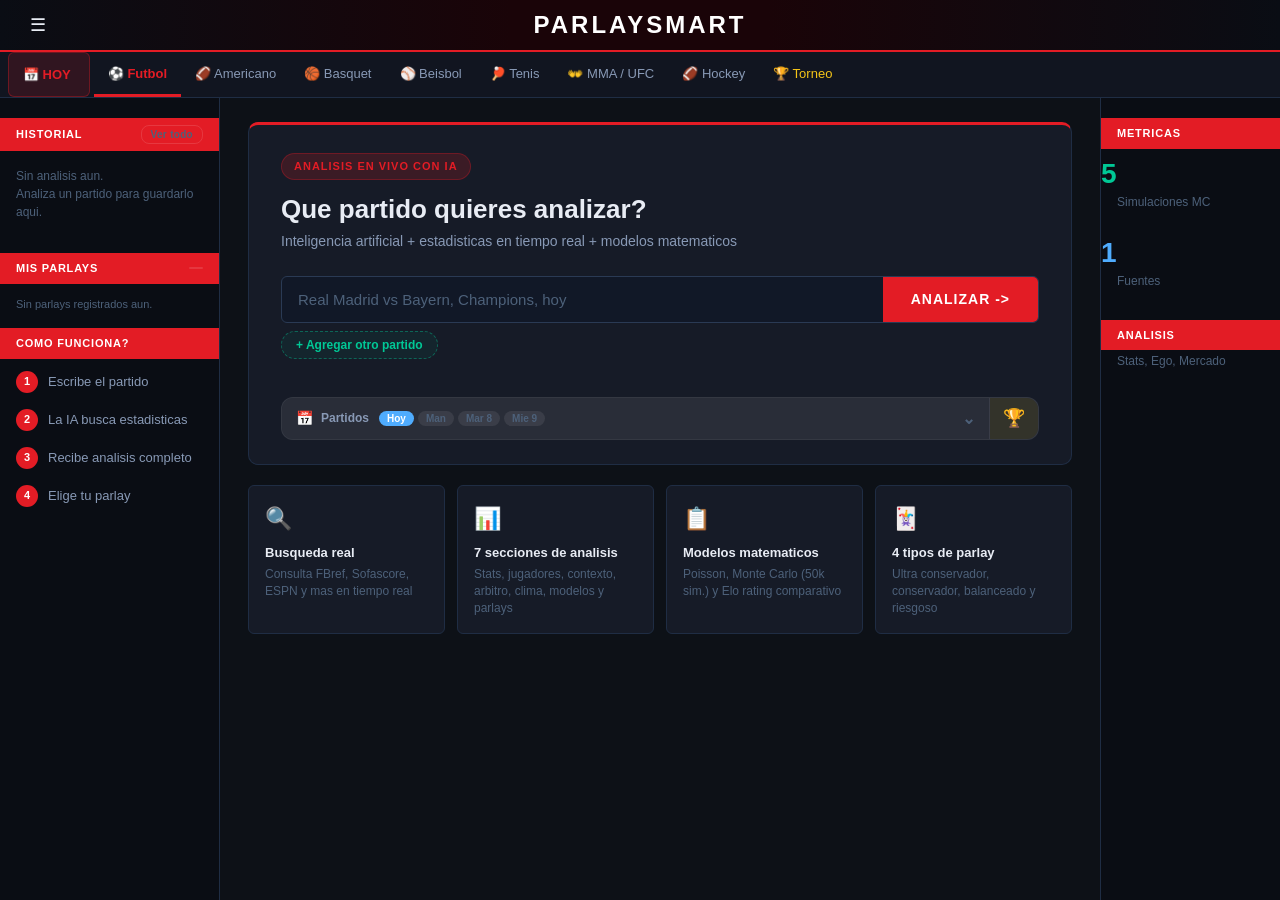
==== commit c39b46bd: "♻️ Reemplazar UI simplificada con UI completa de parlay-system" ====
--- a/static/index.html
+++ b/static/index.html
@@ -2,76 +2,585 @@
 <html lang="es">
 <head>
   <meta charset="UTF-8">
-  <meta name="viewport" content="width=device-width, initial-scale=1.0">
-  <title>ParlaySmart v2026.X</title>
+  <meta name="viewport" content="width=device-width, initial-scale=1.0, viewport-fit=cover">
+  <title>ParlaySmart</title>
   <link rel="stylesheet" href="/static/style.css">
+  <link rel="manifest" href="/static/manifest.json">
+  <meta name="theme-color" content="#0d1117">
+  <meta name="apple-mobile-web-app-capable" content="yes">
+  <meta name="apple-mobile-web-app-status-bar-style" content="black-translucent">
 </head>
 <body>
-  <div class="container">
-    <header class="header">
-      <h1>PARLAYSMART v2026.X</h1>
-      <p class="subtitle">FastAPI + Montecarlo Vectorizado</p>
-    </header>
-
-    <div class="search-box">
-      <input type="text" id="teamInput" placeholder="ej: Barcelona vs Real Madrid" class="input-field">
-      <button onclick="analyzeMatch()" class="btn-analyze">ANALIZAR →</button>
-    </div>
-
-    <div id="loading" class="loading hidden">
-      <div class="spinner"></div>
-      <p>Analizando con 50,000 simulaciones Montecarlo...</p>
-    </div>
-
-    <div id="results" class="results hidden">
-      <div class="match-info">
-        <h2 id="matchTitle"></h2>
-        <div class="probabilities">
-          <div class="prob-item">
-            <span id="probTeamA"></span>
-            <span id="probTeamAVal" class="prob-value"></span>
+
+<!-- PANTALLA DE ACCESO -->
+<div id="loginScreen" class="login-screen">
+  <div class="login-box">
+    <div class="login-logo">PARLAYSMART</div>
+    <div class="login-sub">Analisis de parlays con IA</div>
+    <div class="login-field-lbl">Codigo de acceso</div>
+    <input type="password" id="loginCodeInput" class="login-input" placeholder="Ingresa tu codigo"
+      onkeydown="if(event.key==='Enter')doLogin()">
+    <div class="login-error" id="loginError"></div>
+    <button class="login-btn" onclick="doLogin()">Entrar</button>
+    <div class="login-footer">ParlaySmart &copy; 2025</div>
+  </div>
+</div>
+
+<!-- TOPBAR -->
+<header class="topbar">
+  <button class="topbar-menu" onclick="toggleSidebar()">&#9776;</button>
+  <span class="topbar-logo">PARLAYSMART</span>
+  <div class="topbar-right">
+    <span class="acc-badge" id="accuracyBadge" onclick="showAccuracyModal()" style="display:none"></span>
+    <button class="topbar-logout" id="logoutBtn" onclick="doLogout()" style="display:none">Salir</button>
+  </div>
+</header>
+
+<!-- SPORT NAV -->
+<nav class="sportnav">
+  <button class="snav snav-today" onclick="openTodayView()">&#128197; HOY</button>
+  <button class="snav active" onclick="setSport('Futbol')">&#9917; Futbol</button>
+  <button class="snav" onclick="setSport('Americano')">&#127944; Americano</button>
+  <button class="snav" onclick="setSport('Basquet')">&#127936; Basquet</button>
+  <button class="snav" onclick="setSport('Beisbol')">&#9918; Beisbol</button>
+  <button class="snav" onclick="setSport('Tenis')">&#127955; Tenis</button>
+  <button class="snav" onclick="setSport('MMA / UFC')">&#128080; MMA / UFC</button>
+  <button class="snav" onclick="setSport('Hockey')">&#127944; Hockey</button>
+  <button class="snav snav-trophy" onclick="openTournamentView()">&#127942; Torneo</button>
+  <button class="snav snav-admin" id="adminBtn" onclick="openAdminPanel()" style="display:none">🔑 Keys</button>
+</nav>
+
+<!-- Panel Admin -->
+<div id="adminPanel" class="admin-panel" style="display:none">
+  <div class="admin-overlay" onclick="closeAdminPanel()"></div>
+  <div class="admin-box">
+    <div class="admin-header">
+      <span>🔑 Panel de Keys (Admin Only)</span>
+      <button class="admin-close" onclick="closeAdminPanel()">&#10005;</button>
+    </div>
+    <div class="admin-body">
+      <div class="admin-gen">
+        <p class="admin-label">Generar PIN nuevo:</p>
+        <div class="admin-btns">
+          <button class="admin-gen-btn" onclick="adminCreatePin(1)">1 dia</button>
+          <button class="admin-gen-btn" onclick="adminCreatePin(3)">3 dias</button>
+          <button class="admin-gen-btn" onclick="adminCreatePin(7)">1 semana</button>
+        </div>
+      </div>
+      <div id="adminNewPin" class="admin-new-pin" style="display:none">
+        <span class="admin-pin-label">PIN generado:</span>
+        <span id="adminPinCode" class="admin-pin-code"></span>
+        <button class="admin-copy-btn" onclick="adminCopyPin()">Copiar</button>
+      </div>
+      <div class="admin-list-wrap">
+        <p class="admin-label">PINs activos:</p>
+        <div id="adminPinList" class="admin-pin-list">
+          <div class="admin-loading">Cargando...</div>
+        </div>
+      </div>
+    </div>
+  </div>
+</div>
+
+<!-- ==================== VIEWS ==================== -->
+
+<!-- VIEW: LOADING -->
+<div id="view-loading" class="view">
+  <div class="loading-screen">
+    <div class="loading-logo">PARLAYSMART</div>
+    <div class="loading-sub">Analizando partido con IA...</div>
+    <div class="loading-steps-wrap">
+      <div class="lstep" id="lstep-1">
+        <div class="lstep-icon">&#128202;</div>
+        <div class="lstep-info">
+          <div class="lstep-title">Buscando estadisticas</div>
+          <div class="lstep-desc">FBref, Sofascore, ESPN...</div>
+        </div>
+        <div class="lstep-status"></div>
+      </div>
+      <div class="lstep" id="lstep-2">
+        <div class="lstep-icon">&#128203;</div>
+        <div class="lstep-info">
+          <div class="lstep-title">Lesiones y suspensiones</div>
+          <div class="lstep-desc">Bajas confirmadas, dudas...</div>
+        </div>
+        <div class="lstep-status"></div>
+      </div>
+      <div class="lstep" id="lstep-3">
+        <div class="lstep-icon">&#129689;</div>
+        <div class="lstep-info">
+          <div class="lstep-title">Consultando momios</div>
+          <div class="lstep-desc">PlayDouit, Caliente, 1xBet...</div>
+        </div>
+        <div class="lstep-status"></div>
+      </div>
+      <div class="lstep" id="lstep-4">
+        <div class="lstep-icon">&#128200;</div>
+        <div class="lstep-info">
+          <div class="lstep-title">Modelos matematicos</div>
+          <div class="lstep-desc">Poisson, Monte Carlo, Elo...</div>
+        </div>
+        <div class="lstep-status"></div>
+      </div>
+      <div class="lstep" id="lstep-5">
+        <div class="lstep-icon">&#127183;</div>
+        <div class="lstep-info">
+          <div class="lstep-title">Construyendo parlays</div>
+          <div class="lstep-desc">4 combinaciones optimizadas...</div>
+        </div>
+        <div class="lstep-status"></div>
+      </div>
+    </div>
+    <div class="loading-progress-wrap">
+      <div class="loading-progress-bar" id="loadingBar"></div>
+    </div>
+    <div class="loading-time">Analisis profundo &mdash; 30-60 segundos</div>
+  </div>
+</div>
+
+<!-- VIEW: MULTI LOADING -->
+<div id="view-multi-loading" class="view">
+  <div class="loading-screen">
+    <div class="loading-logo">PARLAYSMART</div>
+    <div class="loading-sub">Analizando <span id="multiLoadCount"></span> partidos con IA...</div>
+    <div class="loading-steps-wrap">
+      <div class="lstep" id="mlstep-1">
+        <div class="lstep-icon">&#128202;</div>
+        <div class="lstep-info">
+          <div class="lstep-title">Buscando estadisticas</div>
+          <div class="lstep-desc">FBref, Sofascore, ESPN...</div>
+        </div>
+        <div class="lstep-status"></div>
+      </div>
+      <div class="lstep" id="mlstep-2">
+        <div class="lstep-icon">&#129504;</div>
+        <div class="lstep-info">
+          <div class="lstep-title">Analizando ego y psicologia</div>
+          <div class="lstep-desc">Ruedas de prensa, redes sociales, vestuario...</div>
+        </div>
+        <div class="lstep-status"></div>
+      </div>
+      <div class="lstep" id="mlstep-3">
+        <div class="lstep-icon">&#129689;</div>
+        <div class="lstep-info">
+          <div class="lstep-title">Consultando momios mexicanos</div>
+          <div class="lstep-desc">PlayDouit, Caliente, Codere, 1xBet...</div>
+        </div>
+        <div class="lstep-status"></div>
+      </div>
+      <div class="lstep" id="mlstep-4">
+        <div class="lstep-icon">&#127183;</div>
+        <div class="lstep-info">
+          <div class="lstep-title">Construyendo parlays</div>
+          <div class="lstep-desc">4 combinaciones optimizadas...</div>
+        </div>
+        <div class="lstep-status"></div>
+      </div>
+    </div>
+    <div class="loading-progress-wrap">
+      <div class="loading-progress-bar" id="multiLoadBar"></div>
+    </div>
+    <div class="loading-time">Analisis profundo &mdash; 60-90 segundos</div>
+  </div>
+</div>
+
+<!-- VIEW: HISTORIAL -->
+<div id="view-historial" class="view">
+  <div class="hist-view-header">
+    <button class="hist-view-back" onclick="goHome()">&#8592; Inicio</button>
+    <div class="hist-view-title">Historial de analisis</div>
+    <button class="hist-view-clear" onclick="clearHistorial()">Limpiar</button>
+  </div>
+  <div class="hist-view-free-badge">Todos los analisis guardados se abren GRATIS</div>
+  <div id="histViewList" class="hist-view-list"></div>
+</div>
+
+<!-- VIEW: RESULTS (single match) -->
+<div id="view-results" class="view">
+  <nav class="result-subnav">
+    <button class="rsn-btn active" onclick="switchPage('overview', this)">Resumen</button>
+    <button class="rsn-btn" onclick="switchPage('stats', this)">Stats</button>
+    <button class="rsn-btn" onclick="switchPage('players', this)">Jugadores</button>
+    <button class="rsn-btn" onclick="switchPage('markets', this)">Mercados</button>
+    <button class="rsn-btn" onclick="switchPage('parlays', this)">Parlays</button>
+    <button class="rsn-btn" onclick="switchPage('models', this)">Modelos</button>
+    <button class="rsn-btn" onclick="switchPage('odds', this)">Momios</button>
+    <button class="rsn-btn rsn-hist" onclick="showView('view-historial');renderHistorialView()">Historial</button>
+  </nav>
+
+  <!-- MATCH HEADER -->
+  <div class="match-header">
+    <div class="match-header-top">
+      <span class="mh-comp" id="hComp"></span>
+      <span class="mh-date" id="hDate"></span>
+      <button class="mh-back" onclick="goHome()">Nueva consulta</button>
+    </div>
+    <div class="match-teams-row">
+      <span class="mh-team" id="hTeamA"></span>
+      <div class="mh-vs-block">
+        <span class="mh-vs">VS</span>
+        <div class="mh-likely-score" id="hLikelyScore"></div>
+      </div>
+      <span class="mh-team" id="hTeamB"></span>
+    </div>
+    <div class="mh-probs-row">
+      <div class="mh-prob-col">
+        <div class="mh-prob-pct" id="hProbA"></div>
+        <div class="mh-prob-label">Local</div>
+        <div class="mh-fair-odds" id="fairOddsA"></div>
+      </div>
+      <div class="mh-prob-col">
+        <div class="mh-prob-pct" id="hProbD"></div>
+        <div class="mh-prob-label">Empate</div>
+        <div class="mh-fair-odds" id="fairOddsD"></div>
+      </div>
+      <div class="mh-prob-col">
+        <div class="mh-prob-pct" id="hProbB"></div>
+        <div class="mh-prob-label">Visitante</div>
+        <div class="mh-fair-odds" id="fairOddsB"></div>
+      </div>
+    </div>
+    <div id="sidebarMatchInfo" style="display:none"></div>
+    <div id="accCurrentMatch" style="display:none"></div>
+  </div>
+
+  <!-- Accuracy card -->
+  <div class="acc-card" id="accCard" style="display:none">
+    <div class="acc-question" id="accQuestion"></div>
+    <div class="acc-mark-btns">
+      <button class="acc-btn-won" onclick="markResult(true)">Acerte</button>
+      <button class="acc-btn-lost" onclick="markResult(false)">Falle</button>
+    </div>
+    <div class="acc-stats-row" id="accStatsRow"></div>
+  </div>
+
+  <!-- PAGE: OVERVIEW -->
+  <div class="result-page active" id="page-overview" style="padding:20px 24px 40px">
+    <div id="cardPrediction" style="margin-bottom:12px"></div>
+    <div id="probsBig" style="margin-bottom:12px"></div>
+    <div style="display:grid;grid-template-columns:1fr 1fr;gap:12px;margin-bottom:12px">
+      <div id="cardConfidence"></div>
+      <div id="cardValue"></div>
+    </div>
+    <div id="risksList"></div>
+  </div>
+
+  <!-- PAGE: STATS -->
+  <div class="result-page" id="page-stats" style="padding:20px 24px 40px">
+    <div id="h2hSection" style="margin-bottom:16px"></div>
+    <div id="statsCompare" style="margin-bottom:16px"></div>
+    <div id="formSection" style="margin-bottom:16px"></div>
+    <div id="matchImportance" style="margin-bottom:16px"></div>
+  </div>
+
+  <!-- PAGE: PLAYERS -->
+  <div class="result-page" id="page-players" style="padding:20px 24px 40px">
+    <div style="display:grid;grid-template-columns:1fr 1fr;gap:16px">
+      <div>
+        <div id="playersTeamATitle" style="font-weight:700;color:var(--text);margin-bottom:8px;font-size:14px"></div>
+        <div id="playersTeamA"></div>
+      </div>
+      <div>
+        <div id="playersTeamBTitle" style="font-weight:700;color:var(--text);margin-bottom:8px;font-size:14px"></div>
+        <div id="playersTeamB"></div>
+      </div>
+    </div>
+    <div id="playersNotes" style="margin-top:12px;font-size:12px;color:var(--text3)"></div>
+    <div id="psychSection" style="margin-top:16px"></div>
+    <div id="weatherSection" style="margin-top:16px"></div>
+    <div id="refereeSection" style="margin-top:16px"></div>
+    <div id="newsSection" style="margin-top:16px"></div>
+  </div>
+
+  <!-- PAGE: MARKETS -->
+  <div class="result-page" id="page-markets" style="padding:20px 24px 40px">
+    <div id="marketsGrid"></div>
+    <div id="mexicanOddsSection" style="margin-top:16px"></div>
+    <div id="mexicanOddsCard" style="margin-top:8px"></div>
+    <div id="bestOddsSection" style="margin-top:16px"></div>
+    <div id="oddsMovement" style="margin-top:16px"></div>
+    <div id="fairOdds" style="margin-top:16px"></div>
+  </div>
+
+  <!-- PAGE: PARLAYS -->
+  <div class="result-page" id="page-parlays" style="padding:16px 16px 40px">
+    <div id="parlayBuilderFloat" style="display:none">
+      <div id="btnAddParlay"></div>
+      <div id="pbMatches"></div>
+      <div style="display:flex;align-items:center;gap:8px;margin-top:8px">
+        <span style="font-size:12px;color:var(--text3)">Momio:</span>
+        <span id="pbTotalOdds" style="font-weight:700;color:var(--gold)">--</span>
+        <span style="font-size:12px;color:var(--text3)">Prob:</span>
+        <span id="pbTotalProb" style="font-weight:700;color:var(--blue)">--</span>
+        <span id="pbCount"></span>
+      </div>
+      <div style="display:flex;align-items:center;gap:8px;margin-top:8px">
+        <span style="font-size:12px;color:var(--text3)">Apuesta $</span>
+        <input type="number" id="pbStake" style="width:80px;background:var(--bg-input);border:1px solid var(--border2);border-radius:4px;color:var(--text);padding:4px 8px;font-size:13px" placeholder="100" min="0">
+        <span id="pbWinAmount" style="font-weight:700;color:var(--green)"></span>
+      </div>
+    </div>
+    <!-- CALCULADORA GLOBAL DE PARLAYS -->
+    <div class="parlay-calc-bar">
+      <span class="pcb-label">Si apuesto</span>
+      <span class="pcb-currency">$</span>
+      <input type="number" id="parlayStakeGlobal" class="pcb-input" placeholder="100" min="0" oninput="updateAllParlayCalc()">
+      <span class="pcb-label">MXN</span>
+    </div>
+    <div id="parlaysGrid"></div>
+    <div id="pbFab" style="display:none"><span id="pbFabCount"></span></div>
+  </div>
+
+  <!-- PAGE: MODELS -->
+  <div class="result-page" id="page-models" style="padding:20px 24px 40px">
+    <div id="combinedModel" style="margin-bottom:16px"></div>
+    <div id="poissonMatrix" style="margin-bottom:16px"></div>
+    <div id="monteCarloSection" style="margin-bottom:16px"></div>
+    <div id="eloSection" style="margin-bottom:16px"></div>
+  </div>
+
+  <!-- PAGE: ODDS -->
+  <div class="result-page" id="page-odds" style="padding:20px 24px 40px">
+    <div id="oddsGrid"></div>
+  </div>
+</div>
+
+<!-- VIEW: TODAY (partidos de hoy) -->
+<div id="view-today" class="view">
+  <div class="today-topbar">
+    <button class="today-back" onclick="goHome()">Inicio</button>
+    <div class="today-title-block">
+      <div class="today-title">Partidos de Hoy</div>
+      <div class="today-subtitle" id="todayDateLabel"></div>
+    </div>
+    <button class="today-refresh" onclick="loadTodayMatches()">Actualizar</button>
+  </div>
+  <div class="today-sel-bar" id="todaySelBar" style="display:none">
+    <span class="sel-bar-count" id="selBarCount">0 seleccionados</span>
+    <button class="sel-bar-clear" onclick="clearTodaySelection()">Limpiar</button>
+    <button class="sel-bar-analyze" onclick="analyzeSelectedMatches()">Analizar seleccion</button>
+  </div>
+  <div id="todayLoading" class="today-loading" style="display:none">Buscando partidos de hoy...</div>
+  <div id="todayError" class="today-error" style="display:none"><span id="todayErrorText"></span></div>
+  <div id="todayLeagues" class="today-leagues"></div>
+</div>
+
+<!-- VIEW: MULTI RESULTS -->
+<div id="view-multi-results" class="view">
+  <div class="mr-header">
+    <button class="mr-back-btn" onclick="showView('view-today')">Partidos de hoy</button>
+    <div class="mr-title-block">
+      <span class="mr-title">Analisis del dia</span>
+      <span class="mr-subtitle" id="mrSubtitle"></span>
+    </div>
+    <button class="mr-new-btn" onclick="goHome()">Nueva consulta</button>
+  </div>
+  <div class="mr-tabs-bar" id="mrTabs"></div>
+  <div class="mr-tab-content" id="mrTabContent"></div>
+</div>
+
+<!-- VIEW: LANDING -->
+<div id="view-landing" class="view active">
+  <div class="landing-wrap">
+    <aside class="landing-aside">
+      <div class="aside-section-title" style="display:flex;align-items:center;justify-content:space-between">
+        Historial
+        <button class="hist-ver-todo" onclick="showView('view-historial');renderHistorialView()">Ver todo</button>
+      </div>
+      <div id="historialList"><div class="hist-empty">Sin analisis aun.<br>Analiza un partido para guardarlo aqui.</div></div>
+      <div class="aside-section-title" style="margin-top:20px;cursor:pointer;display:flex;align-items:center;justify-content:space-between" onclick="showView('view-my-parlays')">
+        MIS PARLAYS <span style="font-size:10px;background:rgba(255,255,255,.12);padding:1px 7px;border-radius:10px" id="mpBadge"></span>
+      </div>
+      <div id="mpMiniStats" style="padding:8px 16px 4px;font-size:11px;color:var(--text3)">Sin parlays registrados aun.</div>
+      <div class="aside-section-title" style="margin-top:12px">COMO FUNCIONA?</div>
+      <div class="aside-step"><span class="aside-step-num">1</span> Escribe el partido</div>
+      <div class="aside-step"><span class="aside-step-num">2</span> La IA busca estadisticas</div>
+      <div class="aside-step"><span class="aside-step-num">3</span> Recibe analisis completo</div>
+      <div class="aside-step"><span class="aside-step-num">4</span> Elige tu parlay</div>
+    </aside>
+
+    <main class="landing-main">
+      <div class="hero-card">
+        <div class="hero-badge">ANALISIS EN VIVO CON IA</div>
+        <h1 class="hero-title">Que partido quieres analizar?</h1>
+        <p class="hero-sub">Inteligencia artificial + estadisticas en tiempo real + modelos matematicos</p>
+        <div class="search-row">
+          <input type="text" id="searchInput" class="search-input" placeholder="Real Madrid vs Bayern, Champions, hoy"
+            onkeydown="if(event.key==='Enter')startAnalysis()">
+          <button class="search-btn" onclick="startAnalysis()" id="mainAnalyzeBtn">ANALIZAR -&gt;</button>
+        </div>
+        <div id="extraMatchesWrap"></div>
+        <div class="multi-search-bar">
+          <button class="add-match-btn" onclick="addMatchInput()" id="addMatchBtn">+ Agregar otro partido</button>
+          <span class="multi-search-hint" id="multiSearchHint" style="display:none">Analizara los partidos juntos y generara parlays combinados</span>
+        </div>
+        <div class="search-error" id="searchError"></div>
+        <!-- VIÑETA DE PARTIDOS -->
+        <div class="wm-vineta" id="wmVineta">
+          <!-- Header: toggle + dias + copa -->
+          <div class="wm-header">
+            <button class="wm-toggle-btn" onclick="wmToggle()" id="wmToggleBtn">
+              <span class="wm-hdr-icon">&#128197;</span>
+              <span class="wm-hdr-txt">Partidos</span>
+              <div class="wm-header-days" id="wmHeaderDays"></div>
+              <span class="wm-hdr-arrow" id="wmArrow">&#8964;</span>
+            </button>
+            <button class="wm-trophy-btn" onclick="openTournamentView()" title="Predecir torneo">
+              &#127942;
+            </button>
           </div>
-          <div class="prob-item">
-            <span>Empate</span>
-            <span id="probDrawVal" class="prob-value"></span>
+          <!-- Cuerpo colapsable -->
+          <div class="wm-body" id="wmBody" style="display:none">
+            <div class="wm-day-tabs" id="wmDayTabs"></div>
+            <div id="wmContent" class="wm-content">
+              <div class="wm-loading">Cargando partidos...</div>
+            </div>
+            <!-- Barra de seleccion -->
+            <div class="wm-sel-bar" id="wmSelBar" style="display:none">
+              <span class="wm-sel-count" id="wmSelCount">0 seleccionados</span>
+              <button class="wm-sel-clear" onclick="wmClearSel()">Limpiar</button>
+              <button class="wm-sel-analyze" onclick="wmAnalyzeSel()">Analizar &#8594;</button>
+            </div>
           </div>
-          <div class="prob-item">
-            <span id="probTeamB"></span>
-            <span id="probTeamBVal" class="prob-value"></span>
-          </div>
-        </div>
-      </div>
-
-      <div class="parlays-section">
-        <h3>4 PARLAYS OPTIMIZADOS</h3>
-
-        <div class="parlay-card ultra-conservador">
-          <div class="parlay-header">🟢 ULTRA CONSERVADOR</div>
-          <div id="parlay-ultra" class="parlay-content"></div>
-        </div>
-
-        <div class="parlay-card conservador">
-          <div class="parlay-header">🔵 CONSERVADOR</div>
-          <div id="parlay-conservador" class="parlay-content"></div>
-        </div>
-
-        <div class="parlay-card balanceado">
-          <div class="parlay-header">🟡 BALANCEADO</div>
-          <div id="parlay-balanceado" class="parlay-content"></div>
-        </div>
-
-        <div class="parlay-card riesgoso">
-          <div class="parlay-header">🔴 RIESGOSO</div>
-          <div id="parlay-riesgoso" class="parlay-content"></div>
-        </div>
-      </div>
-
-      <button onclick="reset()" class="btn-back">← Nueva consulta</button>
-    </div>
-
-    <div id="error" class="error hidden"></div>
-  </div>
-
-  <script src="/static/app.js"></script>
+        </div>
+      </div>
+
+      <div class="features-grid">
+        <div class="feat-card">
+          <div class="feat-icon">&#128269;</div>
+          <div class="feat-title">Busqueda real</div>
+          <div class="feat-desc">Consulta FBref, Sofascore, ESPN y mas en tiempo real</div>
+        </div>
+        <div class="feat-card">
+          <div class="feat-icon">&#128202;</div>
+          <div class="feat-title">7 secciones de analisis</div>
+          <div class="feat-desc">Stats, jugadores, contexto, arbitro, clima, modelos y parlays</div>
+        </div>
+        <div class="feat-card">
+          <div class="feat-icon">&#128203;</div>
+          <div class="feat-title">Modelos matematicos</div>
+          <div class="feat-desc">Poisson, Monte Carlo (50k sim.) y Elo rating comparativo</div>
+        </div>
+        <div class="feat-card">
+          <div class="feat-icon">&#127183;</div>
+          <div class="feat-title">4 tipos de parlay</div>
+          <div class="feat-desc">Ultra conservador, conservador, balanceado y riesgoso</div>
+        </div>
+      </div>
+    </main>
+
+    <aside class="landing-aside-right">
+      <div class="aside-section-title">METRICAS</div>
+      <div style="font-size:28px;font-weight:900;color:var(--green)">5</div>
+      <div class="rp-label">Simulaciones MC</div>
+      <div style="font-size:28px;font-weight:900;color:var(--blue);margin-top:12px">1</div>
+      <div class="rp-label">Fuentes</div>
+      <div class="aside-section-title" style="margin-top:20px">ANALISIS</div>
+      <div class="rp-label">Stats, Ego, Mercado</div>
+    </aside>
+  </div>
+</div>
+
+<!-- VIEW: MIS PARLAYS -->
+<div id="view-my-parlays" class="view">
+  <div class="mp-header">
+    <button class="mp-back" onclick="goHome()">&#8592; Inicio</button>
+    <div class="mp-title-block">
+      <div class="mp-title">Mis Parlays</div>
+      <div class="mp-subtitle" id="mpSubtitle">Recuento de tus apuestas</div>
+    </div>
+    <button class="mp-clear" onclick="confirmClearParlays()">Limpiar</button>
+  </div>
+
+  <!-- RESUMEN FINANCIERO -->
+  <div class="mp-finance-bar">
+    <div class="mp-fin-block">
+      <div class="mp-fin-val" id="mpStatTotal">0</div>
+      <div class="mp-fin-lbl">Parlays</div>
+    </div>
+    <div class="mp-fin-divider"></div>
+    <div class="mp-fin-block">
+      <div class="mp-fin-val" id="mpStatInvested">$0</div>
+      <div class="mp-fin-lbl">Invertido</div>
+    </div>
+    <div class="mp-fin-divider"></div>
+    <div class="mp-fin-block">
+      <div class="mp-fin-val" id="mpStatReturned">$0</div>
+      <div class="mp-fin-lbl">Cobrado</div>
+    </div>
+    <div class="mp-fin-divider"></div>
+    <div class="mp-fin-block">
+      <div class="mp-fin-val" id="mpStatProfit">$0</div>
+      <div class="mp-fin-lbl">Ganancia neta</div>
+    </div>
+  </div>
+
+  <!-- BARRA W/L -->
+  <div class="mp-wl-bar">
+    <div class="mp-wl-won">
+      <span id="mpStatWon">0</span> Ganados
+    </div>
+    <div class="mp-wl-track">
+      <div class="mp-wl-fill" id="mpWlFill" style="width:0%"></div>
+    </div>
+    <div class="mp-wl-lost">
+      <span id="mpStatLost">0</span> Perdidos
+    </div>
+    <div class="mp-wl-rate" id="mpStatRate">--%</div>
+  </div>
+
+  <div class="mp-list" id="mpList">
+    <div class="mp-empty">Aun no has registrado ningun parlay.<br><br>En cualquier analisis presiona <strong>"Aposte este"</strong> en el parlay que elegiste.</div>
+  </div>
+</div>
+
+<!-- MODALES -->
+<!-- Accuracy modal -->
+<div class="acc-modal-overlay" id="accModal" onclick="closeAccModal(event)" style="display:none">
+  <div class="acc-modal">
+    <div class="acc-modal-title">Historial de predicciones</div>
+    <div id="accModalBody"></div>
+    <button onclick="document.getElementById('accModal').style.display='none'" style="margin-top:12px;width:100%;padding:10px;background:var(--red);color:#fff;border:none;border-radius:8px;cursor:pointer;font-weight:700">Cerrar</button>
+  </div>
+</div>
+
+<!-- VIEW: TORNEO -->
+<div id="view-tournament" class="view">
+  <div class="trn-header">
+    <button class="trn-back" onclick="goHome()">&#8592; Inicio</button>
+    <div class="trn-title">&#127942; Prediccion de Torneo</div>
+  </div>
+  <div class="trn-body">
+    <div class="trn-search-card">
+      <div class="trn-search-label">Que torneo quieres predecir?</div>
+      <input type="text" id="trnInput" class="trn-input"
+        placeholder="Mundial 2026, Champions League, Liga MX Clausura..."
+        onkeydown="if(event.key==='Enter')startTournamentPrediction()">
+      <div class="trn-quick-btns">
+        <button class="trn-quick" onclick="trnQuick('Mundial 2026')">&#127762; Mundial 2026</button>
+        <button class="trn-quick" onclick="trnQuick('UEFA Champions League 2025-26')">&#127942; Champions League</button>
+        <button class="trn-quick" onclick="trnQuick('Liga MX Apertura 2026')">&#127474;&#127485; Liga MX</button>
+        <button class="trn-quick" onclick="trnQuick('Copa America 2026')">&#127462;&#127474; Copa America</button>
+        <button class="trn-quick" onclick="trnQuick('NBA Playoffs 2026')">&#127936; NBA Playoffs</button>
+      </div>
+      <button class="trn-analyze-btn" onclick="startTournamentPrediction()">PREDECIR TORNEO &#8594;</button>
+      <div class="trn-error" id="trnError"></div>
+    </div>
+    <div id="trnLoading" class="trn-loading" style="display:none">
+      <div class="trn-loading-icon">&#127942;</div>
+      <div class="trn-loading-text">Analizando el torneo con IA...</div>
+      <div class="trn-loading-sub">Evaluando equipos, forma, historial y momios</div>
+    </div>
+    <div id="trnResult" class="trn-result" style="display:none"></div>
+  </div>
+</div>
+
+<!-- Stream modal -->
+<div class="stream-modal-overlay" id="streamModalOverlay" onclick="closeStreamModal()" style="display:none">
+  <div class="stream-modal" id="streamModal" onclick="event.stopPropagation()"></div>
+</div>
+
+<script src="/static/app.js"></script>
+<script src="/static/buttons.js"></script>
 </body>
 </html>
--- a/static/style.css
+++ b/static/style.css
@@ -1,246 +1,2301 @@
-* {
-  margin: 0;
-  padding: 0;
+@charset "UTF-8";
+/* PARLAYSMART - Estilo inspirado en PlayDouit */
+
+:root {
+  --red:      #E31C25;
+  --red-dark: #b01019;
+  --red-glow: rgba(227,28,37,.18);
+  --bg:       #0d1117;
+  --bg-card:  #161b27;
+  --bg-card2: #1c2438;
+  --bg-input: #111827;
+  --sidebar:  #0a0d14;
+  --border:   #1f2d44;
+  --border2:  #2a3a54;
+  --text:     #e8ecf4;
+  --text2:    #8899b5;
+  --text3:    #4d617a;
+  --green:    #00c896;
+  --gold:     #f0b429;
+  --blue:     #4facfe;
+  --purple:   #a855f7;
+  --topbar-h:   52px;
+  --sportnav-h: 46px;
+  --sidebar-w:  230px;
+  --radius:     10px;
+  --radius-sm:  6px;
+}
+
+/* RESET */
+*, *::before, *::after { box-sizing: border-box; margin: 0; padding: 0; }
+html { height: 100%; }
+body { min-height: 100%; background: var(--bg); color: var(--text); font-family: 'Inter', sans-serif; font-size: 14px; line-height: 1.5; }
+a, button { cursor: pointer; }
+button { border: none; outline: none; background: none; font-family: inherit; }
+input, textarea { font-family: inherit; }
+
+/* ---- TOP BAR ---- */
+.topbar {
+  position: fixed; top: 0; left: 0; right: 0;
+  height: var(--topbar-h);
+  background: linear-gradient(90deg, #0a0d14 0%, #1a0408 40%, #1a0408 60%, #0a0d14 100%);
+  border-bottom: 2px solid var(--red);
+  display: flex; align-items: center; justify-content: space-between;
+  padding: 0 20px; z-index: 100;
+}
+.topbar-left { display: flex; align-items: center; gap: 14px; min-width: 140px; }
+.burger { font-size: 18px; color: var(--text); padding: 6px; border-radius: 4px; transition: color .2s; }
+.burger:hover { color: var(--red); }
+.topbar-tagline { font-size: 11px; color: var(--text3); text-transform: uppercase; letter-spacing: 1px; display: none; }
+@media (min-width: 600px) { .topbar-tagline { display: block; } }
+.topbar-logo { font-size: 24px; font-weight: 900; letter-spacing: 3px; color: #fff; text-transform: uppercase; position: absolute; left: 50%; transform: translateX(-50%); }
+.topbar-right { min-width: 140px; display: flex; justify-content: flex-end; align-items: center; gap: 10px; }
+.topbar-logout { color: var(--text2); font-size: 11px; font-weight: 500; padding: 4px 10px; border: 1px solid var(--border); border-radius: 4px; transition: all .2s; cursor: pointer; }
+.topbar-logout:hover { color: var(--red); border-color: var(--red); background: rgba(227,28,37,.08); }
+.live-badge { background: var(--red); color: #fff; font-size: 11px; font-weight: 700; letter-spacing: .5px; padding: 4px 10px; border-radius: 20px; display: flex; align-items: center; gap: 5px; }
+.dot-red { display: inline-block; width: 7px; height: 7px; background: #fff; border-radius: 50%; animation: blink 1.2s ease-in-out infinite; }
+@keyframes blink { 0%,100% { opacity:1 } 50% { opacity:.3 } }
+
+/* ---- SPORT NAV ---- */
+.sportnav { position: fixed; top: var(--topbar-h); left: 0; right: 0; height: var(--sportnav-h); background: #111520; border-bottom: 1px solid var(--border); z-index: 90; overflow-x: auto; scrollbar-width: none; display: flex; align-items: stretch; padding: 0 8px; }
+.sportnav::-webkit-scrollbar { display: none; }
+.snav { display: inline-flex; align-items: center; gap: 6px; padding: 0 14px; color: var(--text2); font-size: 13px; font-weight: 500; border-bottom: 3px solid transparent; transition: all .2s; white-space: nowrap; flex-shrink: 0; font-family: inherit; }
+.snav:hover { color: var(--text); border-bottom-color: rgba(227,28,37,.5); }
+.snav.active { color: var(--red); border-bottom-color: var(--red); font-weight: 600; }
+.snav-today { border-right: 1px solid var(--border); margin-right: 4px; padding-right: 18px; }
+
+/* ---- VIEWS ---- */
+.view { display: none; padding-top: calc(var(--topbar-h) + var(--sportnav-h)); min-height: 100vh; }
+.view.active { display: block; }
+
+/* ---- LANDING ---- */
+.landing-wrap { display: grid; grid-template-columns: 220px 1fr 180px; min-height: calc(100vh - var(--topbar-h) - var(--sportnav-h)); }
+.landing-aside { background: var(--sidebar); border-right: 1px solid var(--border); padding: 20px 0; }
+.aside-section-title { background: var(--red); color: #fff; font-size: 11px; font-weight: 700; text-transform: uppercase; letter-spacing: .8px; padding: 7px 16px; margin-bottom: 4px; }
+.aside-placeholder-item { padding: 9px 16px; font-size: 13px; color: var(--text2); border-bottom: 1px solid rgba(255,255,255,.04); display: flex; align-items: center; gap: 8px; cursor: pointer; transition: all .2s; }
+.aside-placeholder-item::before { content: 'x'; font-size: 12px; color: var(--text3); }
+.aside-placeholder-item:hover { background: rgba(255,255,255,.04); color: var(--text); }
+.aside-how { padding: 8px 0; }
+.aside-how-step { display: flex; align-items: center; gap: 10px; padding: 8px 16px; font-size: 13px; color: var(--text2); }
+.step-num { width: 22px; height: 22px; background: var(--red); color: #fff; border-radius: 50%; display: flex; align-items: center; justify-content: center; font-size: 11px; font-weight: 700; flex-shrink: 0; }
+.landing-aside-right { background: var(--sidebar); border-left: 1px solid var(--border); padding: 20px 0; }
+.stat-teaser { padding: 16px; text-align: center; border-bottom: 1px solid var(--border); }
+.st-val { font-size: 28px; font-weight: 800; color: var(--red); line-height: 1; margin-bottom: 4px; }
+.st-label { font-size: 11px; color: var(--text3); line-height: 1.3; }
+.landing-main { padding: 24px 28px; display: flex; flex-direction: column; gap: 20px; }
+.hero-card { background: var(--bg-card); border: 1px solid var(--border); border-top: 3px solid var(--red); border-radius: var(--radius); padding: 28px 32px 24px; }
+.hero-badge { display: inline-flex; align-items: center; gap: 6px; background: var(--red-glow); border: 1px solid rgba(227,28,37,.3); color: var(--red); font-size: 11px; font-weight: 700; letter-spacing: 1px; text-transform: uppercase; padding: 4px 12px; border-radius: 20px; margin-bottom: 14px; }
+.hero-title { font-size: 26px; font-weight: 800; color: var(--text); margin-bottom: 6px; line-height: 1.2; }
+.hero-sub { font-size: 14px; color: var(--text2); margin-bottom: 24px; }
+.search-wrap { display: flex; background: var(--bg-input); border: 1.5px solid var(--border2); border-radius: var(--radius-sm); overflow: hidden; transition: border-color .2s, box-shadow .2s; }
+.search-wrap:focus-within { border-color: var(--red); box-shadow: 0 0 0 3px var(--red-glow); }
+.search-field { flex: 1; background: transparent; border: none; outline: none; color: var(--text); font-size: 15px; padding: 14px 16px; }
+.search-field::placeholder { color: var(--text3); }
+.search-btn { background: var(--red); color: #fff; font-weight: 700; font-size: 14px; letter-spacing: 1px; padding: 0 28px; flex-shrink: 0; transition: background .2s; }
+.search-btn:hover { background: var(--red-dark); }
+.search-error { font-size: 12px; color: var(--red); margin-top: 8px; min-height: 18px; }
+.quick-chips { display: flex; flex-wrap: wrap; align-items: center; gap: 8px; margin-top: 16px; }
+.chip-label { font-size: 12px; color: var(--text3); }
+.qchip { background: var(--bg-card2); border: 1px solid var(--border2); color: var(--text2); font-size: 12px; padding: 5px 12px; border-radius: 20px; transition: all .2s; }
+.qchip:hover { border-color: var(--red); color: var(--red); background: var(--red-glow); }
+
+/* Multi-match inputs */
+.multi-search-bar { display: flex; align-items: center; gap: 10px; margin-top: 8px; }
+.add-match-btn { font-size: 12px; font-weight: 700; color: var(--green); border: 1px dashed rgba(0,200,150,.4); padding: 6px 14px; border-radius: 20px; background: rgba(0,200,150,.06); transition: all .2s; }
+.add-match-btn:hover { background: rgba(0,200,150,.14); border-color: var(--green); }
+.multi-search-hint { font-size: 11px; color: var(--text3); }
+.extra-match-row { display: flex; align-items: center; gap: 6px; margin-top: 6px; }
+.extra-match-num { font-size: 11px; font-weight: 700; color: var(--text3); width: 20px; text-align: center; flex-shrink: 0; }
+.extra-match-input { flex: 1; background: var(--bg-input); border: 1.5px solid var(--border2); border-radius: var(--radius-sm); color: var(--text); font-size: 14px; padding: 10px 14px; outline: none; transition: border-color .2s; font-family: inherit; }
+.extra-match-input:focus { border-color: var(--green); }
+.extra-match-input::placeholder { color: var(--text3); }
+.extra-match-remove { color: var(--text3); font-size: 16px; font-weight: 700; width: 26px; height: 26px; display: flex; align-items: center; justify-content: center; border-radius: 50%; border: 1px solid var(--border2); transition: all .2s; flex-shrink: 0; }
+.extra-match-remove:hover { color: var(--red); border-color: var(--red); background: rgba(227,28,37,.08); }
+.multi-analyze-banner { display: flex; align-items: center; justify-content: space-between; margin-top: 10px; background: rgba(0,200,150,.07); border: 1px solid rgba(0,200,150,.25); border-radius: var(--radius-sm); padding: 8px 14px; }
+.mab-text { font-size: 12px; color: var(--green); font-weight: 600; }
+.mab-count { font-size: 11px; color: var(--text3); }
+.feature-grid { display: grid; grid-template-columns: repeat(4,1fr); gap: 12px; }
+.feat-card { background: var(--bg-card); border: 1px solid var(--border); border-radius: var(--radius-sm); padding: 16px; transition: border-color .2s; }
+.feat-card:hover { border-color: var(--border2); }
+.feat-icon { font-size: 22px; margin-bottom: 8px; }
+.feat-title { font-size: 13px; font-weight: 700; color: var(--text); margin-bottom: 4px; }
+.feat-text { font-size: 12px; color: var(--text3); line-height: 1.4; }
+
+/* ---- LOADING ---- */
+.loading-screen { display: flex; flex-direction: column; align-items: center; justify-content: center; min-height: calc(100vh - var(--topbar-h) - var(--sportnav-h)); padding: 40px 24px; gap: 28px; }
+.loading-logo { font-size: 32px; font-weight: 900; letter-spacing: 4px; color: var(--red); }
+.loading-sub { font-size: 15px; color: var(--text2); }
+.loading-steps-wrap { width: 100%; max-width: 500px; display: flex; flex-direction: column; gap: 2px; background: var(--bg-card); border: 1px solid var(--border); border-radius: var(--radius); overflow: hidden; }
+.lstep { display: flex; align-items: center; gap: 14px; padding: 14px 18px; border-bottom: 1px solid var(--border); transition: background .3s; }
+.lstep:last-child { border-bottom: none; }
+.lstep.active { background: rgba(227,28,37,.06); }
+.lstep.done   { background: rgba(0,200,150,.04); }
+.lstep-icon { font-size: 20px; width: 28px; text-align: center; flex-shrink: 0; }
+.lstep-info { flex: 1; }
+.lstep-title { font-size: 13px; font-weight: 600; color: var(--text3); transition: color .3s; }
+.lstep-desc  { font-size: 11px; color: var(--text3); margin-top: 1px; }
+.lstep.active .lstep-title { color: var(--text); }
+.lstep.done   .lstep-title { color: var(--green); }
+.lstep-status { font-size: 16px; flex-shrink: 0; min-width: 20px; text-align: right; }
+.lstep.active .lstep-status::after { content: '...'; color: var(--red); }
+.lstep.done   .lstep-status::after { content: 'OK'; color: var(--green); font-size: 11px; font-weight: 700; }
+.loading-progress-wrap { width: 100%; max-width: 500px; height: 5px; background: var(--bg-card2); border-radius: 5px; overflow: hidden; }
+.loading-progress-bar { height: 100%; background: var(--red); border-radius: 5px; width: 0%; transition: width .6s ease; }
+.loading-time { font-size: 12px; color: var(--text3); }
+
+/* ---- RESULTS LAYOUT ---- */
+#view-results { padding-bottom: 0; }
+.results-layout { display: flex; min-height: calc(100vh - var(--topbar-h) - var(--sportnav-h)); }
+
+/* Sidebar */
+.results-sidebar { width: var(--sidebar-w); background: var(--sidebar); border-right: 1px solid var(--border); flex-shrink: 0; position: sticky; top: calc(var(--topbar-h) + var(--sportnav-h)); height: calc(100vh - var(--topbar-h) - var(--sportnav-h)); overflow-y: auto; display: flex; flex-direction: column; }
+.sidebar-section-title { background: var(--red); color: #fff; font-size: 11px; font-weight: 700; text-transform: uppercase; letter-spacing: .8px; padding: 9px 16px; }
+.sidebar-nav { flex: 1; }
+.snav-item { display: flex; align-items: center; gap: 10px; padding: 12px 16px; color: var(--text2); font-size: 13px; font-weight: 500; border-left: 3px solid transparent; border-bottom: 1px solid rgba(255,255,255,.03); transition: all .18s; cursor: pointer; }
+.snav-item:hover { color: var(--text); background: rgba(255,255,255,.03); border-left-color: rgba(227,28,37,.4); }
+.snav-item.active { color: var(--red); background: var(--red-glow); border-left-color: var(--red); font-weight: 600; }
+.sni { font-size: 15px; width: 20px; text-align: center; }
+.snav-badge { margin-left: auto; background: var(--red); color: #fff; font-size: 10px; font-weight: 700; padding: 2px 7px; border-radius: 10px; }
+.sidebar-match-info { padding: 16px; border-top: 1px solid var(--border); font-size: 12px; color: var(--text3); line-height: 1.5; }
+
+/* Results main */
+.results-main { flex: 1; overflow: hidden; display: flex; flex-direction: column; background: var(--bg); }
+
+/* Match card */
+.match-card { background: var(--bg); border-bottom: none; flex-shrink: 0; padding: 24px 28px; border-radius: 0; }
+.match-card-header { padding: 0; margin-bottom: 20px; }
+.mc-badge-row { display: flex; align-items: center; gap: 14px; margin-bottom: 16px; flex-wrap: wrap; }
+.mc-badge-live { display: inline-flex; align-items: center; gap: 5px; background: var(--red-glow); border: 1px solid rgba(227,28,37,.4); color: var(--red); font-size: 10px; font-weight: 700; text-transform: uppercase; letter-spacing: .5px; padding: 3px 9px; border-radius: 20px; }
+.mc-comp { font-size: 12px; color: var(--text2); font-weight: 500; }
+.mc-date { font-size: 12px; color: var(--text3); }
+.mc-new-btn { margin-left: auto; font-size: 12px; color: var(--text3); background: var(--bg-card2); border: 1px solid var(--border2); border-radius: 4px; padding: 4px 12px; transition: all .2s; }
+.mc-new-btn:hover { color: var(--red); border-color: rgba(227,28,37,.4); }
+.mc-teams-row { display: flex; align-items: center; gap: 20px; margin-bottom: 14px; }
+.mc-team { text-align: center; flex: 1; }
+.mc-team-name { font-size: 22px; font-weight: 800; color: var(--text); line-height: 1.1; }
+.mc-team-sub { font-size: 11px; color: var(--text3); margin-top: 2px; text-transform: uppercase; letter-spacing: .5px; }
+.mc-vs-block { text-align: center; flex-shrink: 0; }
+.mc-vs { font-size: 16px; font-weight: 800; color: var(--red); letter-spacing: 2px; }
+.mc-score-hint { font-size: 11px; color: var(--text3); margin-top: 2px; }
+.mc-odds-row { display: grid; grid-template-columns: 1fr 1fr 1fr; }
+.mc-odds-btn { display: flex; flex-direction: column; align-items: center; gap: 2px; padding: 12px 8px; background: var(--bg-card2); border: 1px solid var(--border2); border-left: none; cursor: default; text-align: center; }
+.mc-odds-btn:first-child { border-left: 1px solid var(--border2); border-radius: var(--radius-sm) 0 0 0; }
+.mc-odds-btn:last-child  { border-radius: 0 var(--radius-sm) 0 0; }
+.mc-odds-btn:hover { background: rgba(255,255,255,.04); }
+.odds-label { font-size: 10px; color: var(--text3); text-transform: uppercase; letter-spacing: .5px; }
+.odds-val   { font-size: 24px; font-weight: 800; margin: 2px 0; }
+.odds-fair  { font-size: 10px; color: var(--text3); }
+.mc-odds-home .odds-val { color: var(--green); }
+.mc-odds-draw .odds-val { color: var(--gold); }
+.mc-odds-away .odds-val { color: var(--blue); }
+
+/* Page tabs */
+.page-tabs-bar { display: flex; background: var(--bg); border-bottom: 1px solid var(--border); border-top: 1px solid var(--border); overflow-x: auto; scrollbar-width: none; flex-shrink: 0; padding: 0 28px; }
+.page-tabs-bar::-webkit-scrollbar { display: none; }
+.ptab { display: flex; align-items: center; gap: 6px; padding: 14px 16px; color: var(--text2); font-size: 13px; font-weight: 500; white-space: nowrap; border-bottom: 3px solid transparent; transition: all .18s; cursor: pointer; }
+.ptab:hover { color: var(--text); border-bottom-color: rgba(227,28,37,.4); }
+.ptab.active { color: var(--red); border-bottom-color: var(--red); font-weight: 600; }
+
+/* Pages */
+.pages-container { flex: 1; overflow-y: auto; padding: 28px 28px 40px; display: flex; flex-direction: column; background: var(--bg); }
+.page { display: none; flex-direction: column; gap: 16px; }
+.page.active { display: flex; }
+
+/* ---- CARDS ---- */
+.pcard { background: var(--bg-card); border: 1px solid var(--border); border-radius: var(--radius); padding: 24px 24px; }
+.pcard-title { font-size: 11px; font-weight: 700; text-transform: uppercase; letter-spacing: 1.2px; color: var(--text3); margin-bottom: 18px; padding-bottom: 12px; border-bottom: 1px solid var(--border); display: flex; align-items: center; gap: 10px; }
+.pcard-title::before { content: ''; width: 4px; height: 16px; background: var(--red); border-radius: 2px; display: inline-block; flex-shrink: 0; }
+.page-grid-2 { display: grid; grid-template-columns: 1fr 1fr; gap: 20px; }
+.page-grid-3 { display: grid; grid-template-columns: 1fr 1fr 1fr; gap: 20px; }
+
+.pcard-prediction { border-top: 3px solid var(--red); }
+.pred-winner { font-size: 26px; font-weight: 800; margin-bottom: 4px; }
+.pred-sub    { font-size: 11px; color: var(--text3); text-transform: uppercase; letter-spacing: .5px; margin-bottom: 10px; }
+.pred-text   { font-size: 13px; color: var(--text2); line-height: 1.6; }
+.pcard-confidence { border-top: 3px solid var(--gold); }
+.conf-big   { font-size: 52px; font-weight: 900; color: var(--gold); line-height: 1; }
+.conf-slash { font-size: 20px; color: var(--text3); }
+.conf-stars { display: flex; gap: 2px; font-size: 16px; margin: 6px 0; }
+.conf-desc  { font-size: 12px; color: var(--text2); }
+.pcard-value { border-top: 3px solid var(--green); }
+.value-tag { display: inline-block; background: rgba(0,200,150,.12); border: 1px solid rgba(0,200,150,.3); color: var(--green); font-size: 10px; font-weight: 700; text-transform: uppercase; letter-spacing: .8px; padding: 3px 10px; border-radius: 20px; margin-bottom: 10px; }
+.value-text { font-size: 13px; color: var(--text2); line-height: 1.6; }
+.probs-big-row { display: grid; grid-template-columns: 1fr 1fr 1fr; gap: 12px; }
+.prob-big-item { background: var(--bg-card2); border: 1px solid var(--border2); border-radius: var(--radius-sm); padding: 14px; }
+.pb-label { font-size: 11px; color: var(--text3); text-transform: uppercase; letter-spacing: .5px; margin-bottom: 8px; }
+.pb-val   { font-size: 30px; font-weight: 800; margin-bottom: 8px; }
+.pb-bar   { height: 5px; background: var(--bg); border-radius: 5px; overflow: hidden; margin-bottom: 6px; }
+.pb-fill  { height: 100%; border-radius: 5px; transition: width 1s ease; }
+.pb-sub   { font-size: 11px; color: var(--text3); }
+.p-home .pb-val  { color: var(--green); }
+.p-home .pb-fill { background: var(--green); }
+.p-draw .pb-val  { color: var(--gold); }
+.p-draw .pb-fill { background: var(--gold); }
+.p-away .pb-val  { color: var(--blue); }
+.p-away .pb-fill { background: var(--blue); }
+.extra-stats { display: flex; gap: 10px; flex-wrap: wrap; margin-top: 12px; }
+.extra-stat { flex: 1; min-width: 100px; background: var(--bg-card2); border: 1px solid var(--border); border-radius: var(--radius-sm); padding: 10px 12px; }
+.es-val   { font-size: 18px; font-weight: 700; margin-bottom: 2px; }
+.es-label { font-size: 11px; color: var(--text3); }
+.risk-item { display: flex; align-items: flex-start; gap: 10px; padding: 10px 0; border-bottom: 1px solid var(--border); }
+.risk-item:last-child { border-bottom: none; }
+.risk-num { width: 22px; height: 22px; background: rgba(227,28,37,.12); border: 1px solid rgba(227,28,37,.3); color: var(--red); border-radius: 50%; display: flex; align-items: center; justify-content: center; font-size: 11px; font-weight: 700; flex-shrink: 0; }
+.risk-text { font-size: 13px; color: var(--text2); line-height: 1.5; }
+
+/* Stats */
+.h2h-row { display: flex; justify-content: space-around; padding: 10px 0; flex-wrap: wrap; gap: 10px; }
+.h2h-stat { text-align: center; }
+.h2h-val  { font-size: 30px; font-weight: 800; }
+.h2h-lbl  { font-size: 11px; color: var(--text3); text-transform: uppercase; letter-spacing: .5px; margin-top: 2px; }
+.h2h-stat:nth-child(1) .h2h-val { color: var(--green); }
+.h2h-stat:nth-child(2) .h2h-val { color: var(--gold); }
+.h2h-stat:nth-child(3) .h2h-val { color: var(--blue); }
+.h2h-trend { margin-top: 12px; padding: 10px 14px; background: var(--bg-card2); border-radius: var(--radius-sm); border-left: 3px solid var(--gold); font-size: 13px; color: var(--text2); }
+.h2h-results { margin-top: 10px; font-size: 12px; color: var(--text3); }
+.h2h-res-item { padding: 5px 0; border-bottom: 1px solid var(--border); }
+.sc-header { display: grid; grid-template-columns: 1fr 140px 1fr; padding: 6px 0; font-size: 11px; color: var(--text3); text-transform: uppercase; letter-spacing: .5px; }
+.sc-header span:first-child { text-align: right; }
+.sc-header span:last-child  { text-align: left; }
+.sc-header span:nth-child(2) { text-align: center; }
+.stat-row { display: grid; grid-template-columns: 1fr 140px 1fr; align-items: center; gap: 8px; padding: 8px 0; border-bottom: 1px solid var(--border); }
+.stat-row:last-child { border-bottom: none; }
+.stat-val-a { text-align: right; font-weight: 700; font-size: 15px; }
+.stat-val-b { text-align: left;  font-weight: 700; font-size: 15px; }
+.stat-label { text-align: center; font-size: 11px; color: var(--text3); text-transform: uppercase; letter-spacing: .3px; line-height: 1.3; }
+.sbar-a { height: 3px; background: var(--green); border-radius: 3px; margin-left: auto; transition: width 1s ease; }
+.sbar-b { height: 3px; background: var(--blue);  border-radius: 3px; transition: width 1s ease; }
+.form-row { display: flex; align-items: center; gap: 12px; padding: 10px 0; border-bottom: 1px solid var(--border); }
+.form-row:last-child { border-bottom: none; }
+.form-team  { font-weight: 600; min-width: 120px; font-size: 13px; }
+.form-badges { display: flex; gap: 4px; }
+.form-badge { width: 26px; height: 26px; border-radius: 5px; display: flex; align-items: center; justify-content: center; font-size: 11px; font-weight: 800; }
+.badge-W { background: rgba(0,200,150,.15); color: var(--green); border: 1px solid rgba(0,200,150,.3); }
+.badge-D { background: rgba(240,180,41,.12); color: var(--gold);  border: 1px solid rgba(240,180,41,.3); }
+.badge-L { background: rgba(227,28,37,.12);  color: var(--red);   border: 1px solid rgba(227,28,37,.3); }
+.form-rating { margin-left: auto; font-size: 12px; color: var(--text3); white-space: nowrap; }
+
+.info-row { display: flex; justify-content: space-between; align-items: center; padding: 9px 0; border-bottom: 1px solid var(--border); font-size: 13px; }
+.info-row:last-child { border-bottom: none; }
+.info-key { color: var(--text3); }
+.info-val { color: var(--text); font-weight: 500; text-align: right; max-width: 55%; }
+.must-win { background: rgba(227,28,37,.12); border: 1px solid rgba(227,28,37,.3); color: var(--red); font-size: 10px; font-weight: 700; text-transform: uppercase; letter-spacing: .5px; padding: 2px 8px; border-radius: 20px; }
+.player-group-title { font-size: 11px; font-weight: 700; text-transform: uppercase; letter-spacing: .8px; color: var(--text3); margin: 12px 0 6px; padding-bottom: 5px; border-bottom: 1px solid var(--border); }
+.player-group-title:first-child { margin-top: 0; }
+.player-item { display: flex; gap: 8px; padding: 6px 0; border-bottom: 1px solid rgba(255,255,255,.03); font-size: 13px; color: var(--text2); }
+.player-item::before { content: '-'; color: var(--text3); flex-shrink: 0; }
+.fatigue-badge { display: inline-block; padding: 3px 10px; border-radius: 20px; font-size: 11px; font-weight: 600; margin-top: 8px; }
+.fat-bajo  { background: rgba(0,200,150,.12); color: var(--green); border: 1px solid rgba(0,200,150,.2); }
+.fat-medio { background: rgba(240,180,41,.12); color: var(--gold); border: 1px solid rgba(240,180,41,.2); }
+.fat-alto  { background: rgba(227,28,37,.12);  color: var(--red);  border: 1px solid rgba(227,28,37,.2); }
+.notes-text { font-size: 13px; color: var(--text2); line-height: 1.7; }
+.news-two-col { display: grid; grid-template-columns: 1fr 1fr; gap: 20px; }
+.news-col-title { font-size: 11px; font-weight: 700; text-transform: uppercase; color: var(--text3); letter-spacing: .8px; margin-bottom: 8px; }
+.news-item { display: flex; gap: 6px; padding: 7px 0; border-bottom: 1px solid rgba(255,255,255,.04); font-size: 13px; color: var(--text2); }
+.news-item::before { content: '>'; color: var(--red); flex-shrink: 0; }
+.press-note { margin-top: 12px; padding: 10px 14px; background: var(--bg-card2); border-radius: var(--radius-sm); font-size: 12px; color: var(--text3); border-top: 2px solid var(--border2); }
+
+/* Models */
+.cm-row { display: flex; align-items: center; gap: 8px; padding: 9px 0; border-bottom: 1px solid var(--border); font-size: 14px; }
+.cm-row:last-child { border-bottom: none; }
+.cm-key  { color: var(--text2); min-width: 140px; }
+.cm-bar  { flex: 1; height: 4px; background: var(--bg-card2); border-radius: 4px; overflow: hidden; }
+.cm-fill { height: 100%; border-radius: 4px; transition: width 1s ease; }
+.cm-val  { font-weight: 700; font-size: 16px; min-width: 48px; text-align: right; }
+.fo-row { display: grid; grid-template-columns: 1fr auto auto; gap: 10px; align-items: center; padding: 9px 0; border-bottom: 1px solid var(--border); font-size: 13px; }
+.fo-row:last-child { border-bottom: none; }
+.fo-market { color: var(--text2); }
+.fo-prob   { font-size: 11px; color: var(--text3); }
+.fo-odds   { font-size: 18px; font-weight: 800; color: var(--gold); }
+.poisson-note { font-size: 12px; color: var(--text3); margin-bottom: 12px; }
+.poisson-scroll { overflow-x: auto; }
+.poisson-table { border-collapse: collapse; min-width: 300px; }
+.poisson-table th { font-size: 11px; font-weight: 600; text-align: center; padding: 6px 8px; color: var(--text3); background: var(--bg-card2); }
+.poisson-table td { width: 42px; height: 42px; text-align: center; font-size: 11px; font-weight: 600; border: 1px solid rgba(255,255,255,.03); cursor: default; }
+.mc-row { display: flex; align-items: center; gap: 10px; padding: 8px 0; border-bottom: 1px solid var(--border); font-size: 13px; }
+.mc-row:last-child { border-bottom: none; }
+.mc-score { font-weight: 700; min-width: 40px; color: var(--text); }
+.mc-bar-wrap { flex: 1; height: 5px; background: var(--bg-card2); border-radius: 5px; overflow: hidden; }
+.mc-bar { height: 100%; background: linear-gradient(90deg, var(--blue), var(--purple)); border-radius: 5px; transition: width 1s ease; }
+.mc-pct { font-size: 12px; color: var(--text3); min-width: 44px; text-align: right; }
+.elo-compare { display: flex; gap: 12px; }
+.elo-team { flex: 1; background: var(--bg-card2); border: 1px solid var(--border2); border-radius: var(--radius-sm); padding: 14px; text-align: center; }
+.elo-name  { font-size: 13px; color: var(--text2); margin-bottom: 4px; }
+.elo-score { font-size: 36px; font-weight: 800; color: var(--red); line-height: 1; }
+.elo-prob  { font-size: 12px; color: var(--text3); margin-top: 6px; }
+.elo-vs    { display: flex; align-items: center; font-size: 11px; color: var(--text3); padding: 0 4px; }
+
+/* Markets */
+.markets-grid { display: grid; grid-template-columns: repeat(auto-fill,minmax(190px,1fr)); gap: 12px; }
+.mkt-card { background: var(--bg-card2); border: 1px solid var(--border); border-radius: var(--radius-sm); padding: 14px; }
+.mkt-name  { font-size: 10px; color: var(--text3); text-transform: uppercase; letter-spacing: .8px; margin-bottom: 8px; }
+.mkt-pick  { font-size: 18px; font-weight: 800; margin-bottom: 6px; color: var(--text); }
+.mkt-conf-bar { height: 4px; background: var(--bg); border-radius: 4px; overflow: hidden; margin-bottom: 6px; }
+.mkt-conf-fill { height: 100%; border-radius: 4px; transition: width 1s ease; }
+.cf-9,.cf-10 { background: var(--green); }
+.cf-7,.cf-8  { background: var(--gold); }
+.cf-5,.cf-6  { background: var(--blue); }
+.cf-3,.cf-4  { background: var(--red); }
+.mkt-conf-text { font-size: 11px; color: var(--text3); margin-bottom: 6px; }
+.mkt-reason    { font-size: 11px; color: var(--text3); line-height: 1.4; }
+.best-odds-row { display: grid; grid-template-columns: 1fr 1fr 1fr; gap: 12px; }
+.bo-item { background: var(--bg-card2); border: 1px solid var(--border); border-radius: var(--radius-sm); padding: 12px; text-align: center; }
+.bo-label { font-size: 10px; color: var(--text3); text-transform: uppercase; letter-spacing: .5px; margin-bottom: 6px; }
+.bo-val   { font-size: 24px; font-weight: 800; color: var(--gold); margin-bottom: 4px; }
+.bo-book  { font-size: 11px; color: var(--text3); }
+
+/* Parlays */
+.parlays-intro { padding: 4px 0 8px; }
+.pi-text { font-size: 13px; color: var(--text3); }
+.parlays-grid { display: grid; grid-template-columns: repeat(auto-fill,minmax(300px,1fr)); gap: 16px; }
+.parlay-card { background: var(--bg-card); border: 1px solid var(--border); border-radius: var(--radius); overflow: hidden; transition: transform .2s, box-shadow .2s; }
+.parlay-card:hover { transform: translateY(-2px); box-shadow: 0 8px 32px rgba(0,0,0,.4); }
+.parlay-head { padding: 14px 16px 12px; border-bottom: 1px solid var(--border); display: flex; align-items: center; justify-content: space-between; gap: 8px; }
+.parlay-name { font-size: 14px; font-weight: 800; }
+.parlay-risk-badge { font-size: 10px; font-weight: 700; text-transform: uppercase; letter-spacing: .5px; padding: 3px 9px; border-radius: 20px; }
+.pl-1 { border-top: 3px solid var(--green); }
+.pl-1 .parlay-name { color: var(--green); }
+.pl-1 .parlay-risk-badge { background: rgba(0,200,150,.12); color: var(--green); border: 1px solid rgba(0,200,150,.3); }
+.pl-3 { border-top: 3px solid var(--blue); }
+.pl-3 .parlay-name { color: var(--blue); }
+.pl-3 .parlay-risk-badge { background: rgba(79,172,254,.12); color: var(--blue); border: 1px solid rgba(79,172,254,.3); }
+.pl-5 { border-top: 3px solid var(--gold); }
+.pl-5 .parlay-name { color: var(--gold); }
+.pl-5 .parlay-risk-badge { background: rgba(240,180,41,.12); color: var(--gold); border: 1px solid rgba(240,180,41,.3); }
+.pl-8 { border-top: 3px solid var(--red); }
+.pl-8 .parlay-name { color: var(--red); }
+.pl-8 .parlay-risk-badge { background: rgba(227,28,37,.12); color: var(--red); border: 1px solid rgba(227,28,37,.3); }
+.parlay-strategy { padding: 10px 16px; font-size: 12px; color: var(--text3); border-bottom: 1px solid var(--border); line-height: 1.4; }
+.parlay-sels { padding: 6px 16px; }
+.parlay-sel { display: grid; grid-template-columns: 1fr auto; gap: 8px; align-items: start; padding: 9px 0; border-bottom: 1px solid rgba(255,255,255,.04); }
+.parlay-sel:last-child { border-bottom: none; }
+.sel-market { font-size: 10px; color: var(--text3); text-transform: uppercase; letter-spacing: .3px; margin-bottom: 2px; }
+.sel-pick   { font-size: 13px; font-weight: 700; color: var(--text); margin-bottom: 2px; }
+.sel-reason { font-size: 11px; color: var(--text3); line-height: 1.4; }
+.sel-odds   { font-size: 20px; font-weight: 800; color: var(--gold); white-space: nowrap; }
+.parlay-footer { display: grid; grid-template-columns: 1fr 1fr 1fr; padding: 12px 16px; background: var(--bg-card2); border-top: 1px solid var(--border); text-align: center; gap: 4px; }
+.pf-label { font-size: 10px; color: var(--text3); text-transform: uppercase; letter-spacing: .5px; margin-bottom: 3px; }
+.pf-val   { font-size: 16px; font-weight: 800; color: var(--text); }
+.pf-pos   { color: var(--green); }
+.pf-neg   { color: var(--red); }
+
+/* Mobile */
+.mobile-tabs { display: none; }
+
+@media (max-width: 900px) {
+  .landing-wrap { grid-template-columns: 1fr; }
+  .landing-aside, .landing-aside-right { display: none; }
+  .results-sidebar { display: none; }
+  .page-grid-2, .page-grid-3 { grid-template-columns: 1fr; }
+  .probs-big-row { grid-template-columns: 1fr; }
+  .parlays-grid, .feature-grid { grid-template-columns: 1fr 1fr; }
+  .mobile-tabs { display: flex; position: fixed; bottom: 0; left: 0; right: 0; background: var(--sidebar); border-top: 1px solid var(--border); z-index: 90; }
+  #view-results .pages-container { padding-bottom: 70px; }
+  .mob-tab { flex: 1; display: flex; flex-direction: column; align-items: center; gap: 2px; padding: 8px 4px; font-size: 10px; color: var(--text3); transition: color .2s; }
+  .mob-tab.active { color: var(--red); }
+  .mob-tab span:first-child { font-size: 17px; }
+  .page-tabs-bar { display: none; }
+}
+
+/* ---- MEXICAN ODDS TABLE ---- */
+.mex-odds-table { width: 100%; border-collapse: collapse; }
+.mex-odds-table th { font-size: 11px; color: var(--text3); text-transform: uppercase; letter-spacing: .5px; padding: 6px 10px; text-align: center; background: var(--bg-card2); }
+.mex-odds-table th:first-child { text-align: left; }
+.mex-odds-table td { padding: 10px; text-align: center; border-bottom: 1px solid var(--border); font-size: 14px; font-weight: 700; }
+.mex-odds-table td:first-child { text-align: left; font-size: 13px; font-weight: 600; color: var(--text2); }
+.mex-odds-table tr:last-child td { border-bottom: none; }
+.mex-odds-home { color: var(--green); }
+.mex-odds-draw { color: var(--gold); }
+.mex-odds-away { color: var(--blue); }
+.mex-odds-extra { color: var(--text2); font-size: 12px; }
+.mex-best-value { margin-top: 12px; padding: 10px 14px; background: rgba(240,180,41,.08); border: 1px solid rgba(240,180,41,.25); border-radius: var(--radius-sm); font-size: 13px; color: var(--gold); }
+.mex-na { color: var(--text3); font-size: 12px; font-weight: 400; }
+.mex-book-logo { display: flex; align-items: center; gap: 6px; }
+.mex-dot { width: 8px; height: 8px; border-radius: 50%; flex-shrink: 0; }
+.dot-playdoit { background: #e31c25; }
+.dot-caliente  { background: #ff6600; }
+.dot-codere    { background: #00a859; }
+.dot-1xbet     { background: #1a73e8; }
+
+/* ---- ADD TO PARLAY BUTTON ---- */
+.mc-add-parlay-btn { background: rgba(0,200,150,.12); border: 1px solid rgba(0,200,150,.35); color: var(--green); font-size: 12px; font-weight: 700; padding: 5px 14px; border-radius: 20px; transition: all .2s; }
+.mc-add-parlay-btn:hover { background: rgba(0,200,150,.22); }
+.mc-add-parlay-btn.added { background: var(--green); color: #000; }
+
+/* ---- FLOATING PARLAY BUILDER ---- */
+.pb-float { position: fixed; bottom: 20px; right: 20px; width: 340px; background: var(--bg-card); border: 1px solid var(--border2); border-top: 3px solid var(--green); border-radius: var(--radius); box-shadow: 0 8px 40px rgba(0,0,0,.5); z-index: 200; display: flex; flex-direction: column; max-height: 70vh; }
+.pb-header { display: flex; align-items: center; gap: 10px; padding: 12px 16px; border-bottom: 1px solid var(--border); flex-shrink: 0; }
+.pb-title { font-size: 14px; font-weight: 800; color: var(--green); flex: 1; }
+.pb-count { font-size: 11px; color: var(--text3); background: var(--bg-card2); padding: 3px 8px; border-radius: 10px; }
+.pb-close { color: var(--text3); font-size: 18px; font-weight: 700; width: 24px; height: 24px; display: flex; align-items: center; justify-content: center; border-radius: 4px; transition: color .2s; }
+.pb-close:hover { color: var(--red); }
+.pb-matches { flex: 1; overflow-y: auto; padding: 8px 0; }
+.pb-match-item { padding: 10px 16px; border-bottom: 1px solid rgba(255,255,255,.04); }
+.pb-match-teams { font-size: 13px; font-weight: 700; color: var(--text); margin-bottom: 4px; display: flex; justify-content: space-between; }
+.pb-match-remove { color: var(--text3); font-size: 16px; cursor: pointer; }
+.pb-match-remove:hover { color: var(--red); }
+.pb-match-pick { font-size: 11px; color: var(--text3); margin-bottom: 6px; }
+.pb-match-sels { display: flex; flex-wrap: wrap; gap: 4px; }
+.pb-sel-chip { display: flex; align-items: center; gap: 4px; background: var(--bg-card2); border: 1px solid var(--border2); border-radius: 20px; padding: 3px 10px; font-size: 11px; color: var(--text2); cursor: pointer; transition: all .2s; }
+.pb-sel-chip.selected { background: rgba(0,200,150,.12); border-color: rgba(0,200,150,.4); color: var(--green); }
+.pb-sel-chip .chip-odds { font-weight: 700; color: var(--gold); margin-left: 2px; }
+.pb-footer { padding: 12px 16px; border-top: 1px solid var(--border); flex-shrink: 0; display: flex; flex-direction: column; gap: 8px; }
+.pb-totals { display: flex; justify-content: space-between; align-items: center; }
+.pb-tot-label { font-size: 11px; color: var(--text3); }
+.pb-tot-odds { font-size: 22px; font-weight: 800; color: var(--gold); }
+.pb-tot-prob { font-size: 16px; font-weight: 700; color: var(--green); }
+.pb-clear-btn { background: rgba(227,28,37,.1); border: 1px solid rgba(227,28,37,.3); color: var(--red); font-size: 12px; font-weight: 700; padding: 6px; border-radius: var(--radius-sm); transition: all .2s; }
+.pb-clear-btn:hover { background: rgba(227,28,37,.2); }
+.pb-empty { padding: 20px 16px; text-align: center; font-size: 13px; color: var(--text3); line-height: 1.5; }
+
+/* ---- FAB ---- */
+.pb-fab { position: fixed; bottom: 20px; right: 20px; background: var(--green); color: #000; font-size: 14px; font-weight: 800; padding: 12px 20px; border-radius: 30px; box-shadow: 0 4px 20px rgba(0,200,150,.4); z-index: 199; transition: all .2s; }
+.pb-fab:hover { background: #00e6ac; transform: scale(1.04); }
+
+/* ---- BET CALCULATOR ---- */
+.pb-bet-row { display: flex; justify-content: space-between; align-items: center; background: rgba(240,180,41,.06); border: 1px solid rgba(240,180,41,.2); border-radius: var(--radius-sm); padding: 8px 12px; }
+.pb-bet-label { font-size: 11px; color: var(--text3); text-transform: uppercase; letter-spacing: .5px; }
+.pb-bet-input-wrap { display: flex; align-items: center; gap: 4px; }
+.pb-currency { font-size: 14px; font-weight: 700; color: var(--gold); }
+.pb-bet-input { background: transparent; border: none; border-bottom: 1px solid rgba(240,180,41,.4); color: var(--gold); font-size: 16px; font-weight: 800; width: 80px; text-align: right; padding: 2px 4px; outline: none; }
+.pb-bet-input::placeholder { color: rgba(240,180,41,.3); }
+.pb-win-row { display: flex; justify-content: space-between; align-items: center; background: rgba(0,200,150,.07); border: 1px solid rgba(0,200,150,.25); border-radius: var(--radius-sm); padding: 8px 12px; }
+.pb-win-label { font-size: 11px; color: var(--text3); text-transform: uppercase; letter-spacing: .5px; }
+.pb-win-amount { font-size: 20px; font-weight: 900; color: var(--green); }
+.pb-win-profit { font-size: 11px; color: var(--text3); margin-left: 6px; }
+
+/* ---- ACCURACY BADGE (topbar) ---- */
+.acc-badge { display: inline-flex; align-items: center; gap: 5px; background: rgba(0,200,150,.12); border: 1px solid rgba(0,200,150,.3); color: var(--green); font-size: 11px; font-weight: 700; padding: 4px 10px; border-radius: 20px; cursor: pointer; transition: all .2s; }
+.acc-badge:hover { background: rgba(0,200,150,.22); }
+
+/* ---- ACCURACY CARD (overview page) ---- */
+.acc-card { margin-top: 0; }
+.acc-current { margin-bottom: 12px; }
+.acc-question { font-size: 13px; color: var(--text2); margin-bottom: 10px; font-weight: 600; }
+.acc-question span { color: var(--gold); }
+.acc-mark-btns { display: flex; gap: 8px; }
+.acc-btn { font-size: 13px; font-weight: 700; padding: 8px 18px; border-radius: 20px; transition: all .2s; }
+.acc-btn-won { background: rgba(0,200,150,.12); border: 1px solid rgba(0,200,150,.4); color: var(--green); }
+.acc-btn-won:hover { background: rgba(0,200,150,.25); }
+.acc-btn-won.active { background: var(--green); color: #000; }
+.acc-btn-lost { background: rgba(227,28,37,.1); border: 1px solid rgba(227,28,37,.35); color: var(--red); }
+.acc-btn-lost:hover { background: rgba(227,28,37,.2); }
+.acc-btn-lost.active { background: var(--red); color: #fff; }
+.acc-stats-row { display: grid; grid-template-columns: repeat(3, 1fr); gap: 8px; }
+.acc-stat { background: var(--bg-card2); border: 1px solid var(--border); border-radius: var(--radius-sm); padding: 10px; text-align: center; }
+.acc-stat-val { font-size: 28px; font-weight: 900; color: var(--gold); line-height: 1; }
+.acc-stat-label { font-size: 10px; color: var(--text3); text-transform: uppercase; letter-spacing: .5px; margin-top: 4px; }
+.acc-no-data { font-size: 13px; color: var(--text3); padding: 8px 0; }
+.acc-pct-green { color: var(--green); }
+.acc-pct-gold  { color: var(--gold); }
+.acc-pct-red   { color: var(--red); }
+
+/* ---- ACCURACY MODAL ---- */
+.acc-modal-overlay { position: fixed; inset: 0; background: rgba(0,0,0,.7); z-index: 300; display: flex; align-items: center; justify-content: center; padding: 20px; }
+.acc-modal { background: var(--bg-card); border: 1px solid var(--border2); border-radius: var(--radius); width: 100%; max-width: 480px; max-height: 80vh; display: flex; flex-direction: column; }
+.acc-modal-header { display: flex; align-items: center; justify-content: space-between; padding: 16px 20px; border-bottom: 1px solid var(--border); flex-shrink: 0; }
+.acc-modal-title { font-size: 15px; font-weight: 800; color: var(--text); }
+.acc-modal-close { color: var(--text3); font-size: 18px; font-weight: 700; transition: color .2s; }
+.acc-modal-close:hover { color: var(--red); }
+.acc-modal-body { flex: 1; overflow-y: auto; padding: 12px 20px; }
+.acc-hist-item { display: grid; grid-template-columns: 1fr auto; gap: 8px; align-items: center; padding: 10px 0; border-bottom: 1px solid rgba(255,255,255,.05); }
+.acc-hist-match { font-size: 13px; font-weight: 700; color: var(--text); margin-bottom: 2px; }
+.acc-hist-pred  { font-size: 11px; color: var(--text3); }
+.acc-hist-date  { font-size: 10px; color: var(--text3); }
+.acc-hist-result { font-size: 13px; font-weight: 700; padding: 4px 10px; border-radius: 12px; white-space: nowrap; }
+.acc-hist-won  { background: rgba(0,200,150,.15); color: var(--green); }
+.acc-hist-lost { background: rgba(227,28,37,.12); color: var(--red); }
+.acc-hist-pend { background: var(--bg-card2); color: var(--text3); font-size: 11px; }
+.acc-modal-summary { background: var(--bg-card2); border-radius: var(--radius-sm); padding: 14px; margin-bottom: 12px; display: grid; grid-template-columns: repeat(3,1fr); gap: 8px; text-align: center; }
+.acc-ms-val { font-size: 24px; font-weight: 900; margin-bottom: 2px; }
+.acc-ms-label { font-size: 10px; color: var(--text3); text-transform: uppercase; letter-spacing: .4px; }
+
+/* ---- TV / STREAM BUTTON on match row ---- */
+.match-tv-btn { background: rgba(79,172,254,.12); border: 1px solid rgba(79,172,254,.3); color: var(--blue); font-size: 10px; font-weight: 800; padding: 4px 8px; border-radius: 5px; letter-spacing: .5px; transition: all .2s; flex-shrink: 0; cursor: pointer; }
+.match-tv-btn:hover { background: rgba(79,172,254,.25); transform: scale(1.05); }
+
+/* ---- STREAM MODAL ---- */
+.stream-modal-overlay { position: fixed; inset: 0; background: rgba(0,0,0,.75); z-index: 500; display: flex; align-items: flex-end; justify-content: center; padding: 0; opacity: 0; transition: opacity .2s; }
+.stream-modal-overlay.visible { opacity: 1; }
+.stream-modal { background: var(--bg-card); border: 1px solid var(--border2); border-top: 3px solid var(--blue); border-radius: var(--radius) var(--radius) 0 0; width: 100%; max-width: 480px; padding: 0 0 24px; transform: translateY(30px); transition: transform .25s ease; }
+.stream-modal-overlay.visible .stream-modal { transform: translateY(0); }
+.stream-modal-header { display: flex; align-items: center; padding: 16px 20px 10px; gap: 12px; }
+.stream-modal-title { flex: 1; }
+.stream-match-label { font-size: 16px; font-weight: 800; color: var(--text); }
+.stream-match-sub   { font-size: 11px; color: var(--text3); margin-top: 2px; }
+.stream-close-btn   { color: var(--text3); font-size: 18px; font-weight: 700; width: 28px; height: 28px; display: flex; align-items: center; justify-content: center; border-radius: 50%; transition: all .2s; }
+.stream-close-btn:hover { background: var(--bg-card2); color: var(--red); }
+.stream-modal-tip { font-size: 11px; color: var(--text3); padding: 0 20px 12px; }
+.stream-sites { display: flex; flex-direction: column; gap: 6px; padding: 0 16px; }
+.stream-site-btn { display: flex; align-items: center; gap: 12px; padding: 11px 14px; background: var(--bg-card2); border: 1px solid var(--border); border-radius: var(--radius-sm); text-decoration: none; transition: all .2s; }
+.stream-site-btn:hover { border-color: var(--border2); background: var(--sidebar); transform: translateX(3px); }
+.stream-site-icon { width: 36px; height: 36px; border-radius: 8px; border: 1px solid; display: flex; align-items: center; justify-content: center; font-size: 11px; font-weight: 900; flex-shrink: 0; }
+.stream-site-name { font-size: 14px; font-weight: 700; color: var(--text); flex: 1; }
+.stream-site-arrow { font-size: 14px; color: var(--text3); }
+.stream-modal-note { margin: 14px 20px 0; padding: 10px 14px; background: rgba(255,255,255,.03); border-radius: var(--radius-sm); font-size: 11px; color: var(--text3); line-height: 1.5; }
+.stream-copy-text { color: var(--gold); font-weight: 700; cursor: pointer; display: inline-block; margin-top: 4px; }
+.stream-copy-text:hover { text-decoration: underline; }
+
+/* 
+   SPORTNAV TODAY BUTTON
+ */
+.snav-today { background: rgba(227,28,37,.15) !important; border: 1px solid rgba(227,28,37,.35) !important; color: var(--red) !important; font-weight: 800; border-radius: var(--radius-sm); }
+.snav-today span:first-child { font-size: 14px; }
+
+/* 
+   VIEW-TODAY  PARTIDOS DE HOY (Sofascore style)
+ */
+.view { display: none; }
+.view.active { display: block; }
+
+.today-topbar { display: flex; align-items: center; gap: 12px; padding: 10px 16px; background: var(--sidebar); border-bottom: 1px solid var(--border); position: sticky; top: calc(var(--topbar-h) + var(--sportnav-h)); z-index: 50; }
+.today-back-btn { color: var(--text3); font-size: 13px; font-weight: 600; padding: 6px 12px; border: 1px solid var(--border2); border-radius: var(--radius-sm); transition: all .2s; }
+.today-back-btn:hover { color: var(--text); border-color: var(--text3); }
+.today-title-block { flex: 1; text-align: center; }
+.today-title { font-size: 15px; font-weight: 800; color: var(--text); }
+.today-date  { display: block; font-size: 11px; color: var(--text3); margin-top: 1px; }
+.today-refresh-btn { font-size: 12px; font-weight: 700; color: var(--gold); padding: 6px 12px; border: 1px solid rgba(240,180,41,.3); border-radius: var(--radius-sm); background: rgba(240,180,41,.07); transition: all .2s; }
+.today-refresh-btn:hover { background: rgba(240,180,41,.15); }
+
+/* Loading / Error */
+.today-loading { padding: 60px 20px; text-align: center; }
+.today-loading-icon { font-size: 48px; margin-bottom: 16px; animation: pulse 2s infinite; }
+.today-loading-text { font-size: 16px; font-weight: 700; color: var(--text); margin-bottom: 6px; }
+.today-loading-sub  { font-size: 12px; color: var(--text3); }
+.today-error { padding: 60px 20px; text-align: center; }
+.today-error-icon { font-size: 36px; color: var(--red); margin-bottom: 12px; font-weight: 900; }
+.today-error-text { font-size: 14px; color: var(--text2); margin-bottom: 16px; }
+.today-retry-btn { background: var(--red); color: #fff; font-size: 13px; font-weight: 700; padding: 9px 24px; border-radius: var(--radius-sm); }
+@keyframes pulse { 0%,100%{opacity:1} 50%{opacity:.4} }
+
+/* Selection bar */
+.today-sel-bar { position: sticky; top: calc(var(--topbar-h) + var(--sportnav-h) + 48px); z-index: 49; display: flex; align-items: center; justify-content: space-between; padding: 8px 16px; background: rgba(0,200,150,.1); border-bottom: 2px solid var(--green); }
+.sel-bar-count  { font-size: 13px; font-weight: 700; color: var(--green); }
+.sel-bar-right  { display: flex; gap: 8px; }
+.sel-bar-clear  { font-size: 12px; color: var(--text3); border: 1px solid var(--border2); padding: 5px 12px; border-radius: 20px; }
+.sel-bar-analyze { font-size: 13px; font-weight: 800; color: #000; background: var(--green); padding: 6px 18px; border-radius: 20px; transition: all .2s; }
+.sel-bar-analyze:hover { background: #00e6ac; transform: scale(1.02); }
+
+/* League groups */
+.today-leagues { padding: 0 0 80px; }
+.league-group { margin-bottom: 2px; }
+.league-header { display: flex; align-items: center; gap: 10px; padding: 8px 16px; background: var(--sidebar); border-bottom: 1px solid var(--border); position: sticky; top: calc(var(--topbar-h) + var(--sportnav-h) + 48px); z-index: 40; cursor: pointer; user-select: none; }
+.league-flag { font-size: 13px; background: var(--bg-card2); padding: 2px 7px; border-radius: 4px; font-weight: 700; color: var(--text2); letter-spacing: .5px; }
+.league-name { font-size: 12px; font-weight: 700; color: var(--text2); text-transform: uppercase; letter-spacing: .6px; flex: 1; }
+.league-count { font-size: 10px; color: var(--text3); background: var(--bg-card2); padding: 2px 7px; border-radius: 10px; }
+
+/* Match row  Sofascore style */
+.match-row { display: grid; grid-template-columns: 60px 1fr auto; gap: 0; align-items: center; padding: 0; border-bottom: 1px solid rgba(255,255,255,.04); background: var(--bg-card); transition: background .15s; cursor: pointer; position: relative; }
+.match-row:hover { background: var(--bg-card2); }
+.match-row.selected { background: rgba(0,200,150,.06); border-left: 3px solid var(--green); }
+.match-row.selected .match-check { opacity: 1; background: var(--green); border-color: var(--green); }
+
+/* Time column */
+.match-time-col { display: flex; flex-direction: column; align-items: center; justify-content: center; padding: 12px 8px; border-right: 1px solid rgba(255,255,255,.04); height: 100%; }
+.match-time { font-size: 13px; font-weight: 700; color: var(--text); }
+.match-status-dot { width: 6px; height: 6px; border-radius: 50%; background: var(--text3); margin-top: 4px; }
+.match-status-dot.live { background: var(--red); animation: blink 1s infinite; }
+@keyframes blink { 0%,100%{opacity:1} 50%{opacity:.2} }
+
+/* Teams column */
+.match-teams-col { padding: 10px 12px; flex: 1; }
+.match-team-row { display: flex; align-items: center; gap: 8px; padding: 2px 0; }
+.match-team-name { font-size: 14px; font-weight: 600; color: var(--text); flex: 1; }
+.match-team-form { display: flex; gap: 2px; }
+.form-dot { width: 6px; height: 6px; border-radius: 50%; }
+.form-dot-W { background: var(--green); }
+.form-dot-D { background: var(--gold); }
+.form-dot-L { background: var(--red); }
+.match-score { font-size: 14px; font-weight: 800; color: var(--gold); min-width: 24px; text-align: center; }
+.match-divider { width: 1px; height: 28px; background: rgba(255,255,255,.06); margin: 0 4px; }
+.match-vs { font-size: 9px; color: var(--text3); text-align: center; padding: 4px 0; letter-spacing: .5px; }
+
+/* Odds + select column */
+.match-odds-col { display: flex; align-items: center; gap: 6px; padding: 10px 12px 10px 4px; }
+.match-odds-mini { display: flex; gap: 3px; }
+.mo-btn { display: flex; flex-direction: column; align-items: center; background: var(--bg-card2); border: 1px solid var(--border); border-radius: 5px; padding: 5px 7px; min-width: 38px; transition: all .15s; }
+.mo-btn:hover { border-color: var(--gold); }
+.mo-label { font-size: 8px; color: var(--text3); text-transform: uppercase; margin-bottom: 2px; }
+.mo-val   { font-size: 12px; font-weight: 800; color: var(--gold); }
+.match-check { width: 22px; height: 22px; border-radius: 50%; border: 2px solid var(--border2); display: flex; align-items: center; justify-content: center; opacity: .4; transition: all .2s; flex-shrink: 0; margin-left: 4px; }
+.match-check-icon { color: #000; font-size: 12px; font-weight: 900; }
+
+/* Hot note badge */
+.match-hot-note { font-size: 10px; color: var(--gold); padding: 2px 0; }
+
+/* 
+   VIEW-MULTI-RESULTS
+ */
+.mr-header { display: flex; align-items: center; gap: 12px; padding: 10px 16px; background: var(--sidebar); border-bottom: 1px solid var(--border); position: sticky; top: calc(var(--topbar-h) + var(--sportnav-h)); z-index: 50; }
+.mr-back-btn { color: var(--text3); font-size: 13px; font-weight: 600; padding: 6px 12px; border: 1px solid var(--border2); border-radius: var(--radius-sm); transition: all .2s; }
+.mr-back-btn:hover { color: var(--text); }
+.mr-title-block { flex: 1; text-align: center; }
+.mr-title    { font-size: 15px; font-weight: 800; color: var(--text); }
+.mr-subtitle { display: block; font-size: 11px; color: var(--text3); }
+.mr-new-btn  { font-size: 12px; font-weight: 700; color: var(--red); padding: 6px 12px; border: 1px solid rgba(227,28,37,.3); border-radius: var(--radius-sm); }
+
+.mr-layout { display: grid; grid-template-columns: 260px 1fr; gap: 0; min-height: calc(100vh - var(--topbar-h) - var(--sportnav-h) - 48px); }
+
+/* Sidebar */
+.mr-sidebar { background: var(--sidebar); border-right: 1px solid var(--border); padding: 16px 12px; position: sticky; top: calc(var(--topbar-h) + var(--sportnav-h) + 48px); height: calc(100vh - var(--topbar-h) - var(--sportnav-h) - 48px); overflow-y: auto; }
+.mr-sidebar-title { font-size: 11px; font-weight: 700; color: var(--text3); text-transform: uppercase; letter-spacing: .7px; margin-bottom: 10px; }
+.mr-parlay-chip { display: flex; align-items: center; gap: 8px; padding: 10px 10px; border-radius: var(--radius-sm); margin-bottom: 6px; cursor: pointer; border: 1px solid transparent; transition: all .2s; }
+.mr-parlay-chip:hover { border-color: var(--border2); background: var(--bg-card); }
+.mr-parlay-chip.active { border-color: inherit; background: var(--bg-card); }
+.mr-pc-badge { font-size: 9px; font-weight: 800; padding: 3px 7px; border-radius: 10px; letter-spacing: .3px; }
+.mr-pc-name  { font-size: 12px; font-weight: 700; flex: 1; }
+.mr-pc-odds  { font-size: 14px; font-weight: 800; color: var(--gold); }
+
+/* Bet calc in sidebar */
+.mr-bet-calc { margin-top: 16px; background: var(--bg-card); border: 1px solid var(--border2); border-radius: var(--radius-sm); padding: 12px; }
+.mr-bet-label { font-size: 10px; color: var(--text3); text-transform: uppercase; letter-spacing: .5px; margin-bottom: 8px; }
+.mr-bet-input-wrap { display: flex; align-items: center; gap: 4px; }
+.mr-currency  { font-size: 16px; font-weight: 800; color: var(--gold); }
+.mr-bet-input { background: var(--bg-input); border: 1px solid var(--border2); border-radius: var(--radius-sm); color: var(--gold); font-size: 20px; font-weight: 800; width: 100%; padding: 6px 10px; outline: none; margin-top: 2px; }
+.mr-win-row   { margin-top: 10px; padding-top: 10px; border-top: 1px solid var(--border); }
+.mr-win-label { font-size: 10px; color: var(--text3); text-transform: uppercase; letter-spacing: .5px; margin-bottom: 4px; }
+.mr-win-amount { font-size: 18px; font-weight: 900; color: var(--green); }
+
+/* Main content */
+.mr-main { padding: 16px; overflow-y: auto; }
+
+/* Ego banner */
+.ego-banner { display: flex; gap: 14px; align-items: flex-start; background: linear-gradient(135deg, rgba(168,85,247,.1), rgba(79,172,254,.08)); border: 1px solid rgba(168,85,247,.3); border-radius: var(--radius); padding: 14px 16px; margin-bottom: 14px; }
+.ego-banner-icon { font-size: 28px; flex-shrink: 0; }
+.ego-banner-title { font-size: 11px; font-weight: 700; text-transform: uppercase; letter-spacing: .6px; color: var(--purple); margin-bottom: 4px; }
+.ego-banner-text  { font-size: 13px; color: var(--text2); line-height: 1.5; }
+
+/* Best single pick */
+.best-single-card { background: linear-gradient(135deg, rgba(240,180,41,.08), rgba(240,180,41,.04)); border: 1px solid rgba(240,180,41,.3); border-radius: var(--radius); padding: 14px 16px; margin-bottom: 14px; }
+.bsc-badge { font-size: 9px; font-weight: 800; text-transform: uppercase; letter-spacing: 1px; color: var(--gold); background: rgba(240,180,41,.12); display: inline-block; padding: 3px 10px; border-radius: 10px; margin-bottom: 8px; }
+.bsc-match { font-size: 15px; font-weight: 800; color: var(--text); margin-bottom: 4px; }
+.bsc-pick  { font-size: 20px; font-weight: 900; color: var(--gold); margin-bottom: 4px; }
+.bsc-odds  { display: inline-block; background: rgba(240,180,41,.15); padding: 3px 12px; border-radius: 20px; font-size: 14px; font-weight: 800; color: var(--gold); margin-bottom: 8px; }
+.bsc-reason { font-size: 12px; color: var(--text3); line-height: 1.5; }
+
+/* Avoid matches */
+.avoid-card { background: rgba(227,28,37,.05); border: 1px solid rgba(227,28,37,.2); border-radius: var(--radius); padding: 12px 16px; margin-bottom: 14px; }
+.avoid-title { font-size: 11px; font-weight: 800; text-transform: uppercase; letter-spacing: .6px; color: var(--red); margin-bottom: 8px; }
+.avoid-item  { font-size: 12px; color: var(--text2); padding: 4px 0; display: flex; gap: 8px; align-items: flex-start; }
+.avoid-item::before { content: "x"; color: var(--red); font-weight: 900; flex-shrink: 0; }
+
+/* Per-match analysis cards */
+.mr-matches-title { font-size: 12px; font-weight: 700; color: var(--text3); text-transform: uppercase; letter-spacing: .6px; margin-bottom: 10px; }
+.mr-match-card { background: var(--bg-card); border: 1px solid var(--border); border-radius: var(--radius); margin-bottom: 10px; overflow: hidden; }
+.mrc-header { display: flex; align-items: center; gap: 10px; padding: 12px 16px; border-bottom: 1px solid var(--border); }
+.mrc-teams  { flex: 1; }
+.mrc-teams-name { font-size: 14px; font-weight: 800; color: var(--text); }
+.mrc-league { font-size: 11px; color: var(--text3); margin-top: 2px; }
+.mrc-conf   { display: flex; flex-direction: column; align-items: center; }
+.mrc-conf-val { font-size: 22px; font-weight: 900; color: var(--gold); line-height: 1; }
+.mrc-conf-label { font-size: 9px; color: var(--text3); text-transform: uppercase; }
+.mrc-pick-block { text-align: right; }
+.mrc-pick-label { font-size: 11px; color: var(--text3); margin-bottom: 2px; }
+.mrc-pick-val   { font-size: 15px; font-weight: 800; }
+.mrc-pick-odds  { font-size: 12px; color: var(--gold); }
+.mrc-body { display: grid; grid-template-columns: 1fr 1fr; gap: 12px; padding: 12px 16px; }
+.mrc-section { }
+.mrc-section-title { font-size: 10px; font-weight: 700; color: var(--text3); text-transform: uppercase; letter-spacing: .5px; margin-bottom: 6px; }
+.mrc-form-row { display: flex; gap: 4px; margin-bottom: 4px; }
+.form-pip { width: 18px; height: 18px; border-radius: 3px; font-size: 9px; font-weight: 800; display: flex; align-items: center; justify-content: center; }
+.form-pip-W { background: rgba(0,200,150,.2); color: var(--green); }
+.form-pip-D { background: rgba(240,180,41,.2); color: var(--gold); }
+.form-pip-L { background: rgba(227,28,37,.15); color: var(--red); }
+.mrc-key-stat { font-size: 12px; color: var(--text2); line-height: 1.4; }
+.mrc-injury  { font-size: 11px; color: var(--red); margin-top: 6px; display: flex; gap: 5px; align-items: flex-start; }
+
+/* Ego block */
+.ego-block { grid-column: 1 / -1; background: rgba(168,85,247,.06); border: 1px solid rgba(168,85,247,.2); border-radius: var(--radius-sm); padding: 10px 12px; }
+.ego-block-title { font-size: 10px; font-weight: 800; text-transform: uppercase; letter-spacing: .5px; color: var(--purple); margin-bottom: 6px; display: flex; align-items: center; gap: 6px; }
+.ego-risk-badge { padding: 1px 7px; border-radius: 10px; font-size: 9px; font-weight: 700; }
+.ego-risk-alto   { background: rgba(227,28,37,.15); color: var(--red); }
+.ego-risk-medio  { background: rgba(240,180,41,.15); color: var(--gold); }
+.ego-risk-bajo   { background: rgba(0,200,150,.12); color: var(--green); }
+.ego-note { font-size: 12px; color: var(--text2); line-height: 1.4; margin-bottom: 4px; }
+.ego-impact { font-size: 11px; color: var(--purple); font-style: italic; }
+
+/* Mobile multi-results */
+@media (max-width: 900px) {
+  .mr-layout { grid-template-columns: 1fr; }
+  .mr-sidebar { position: static; height: auto; border-right: none; border-bottom: 1px solid var(--border); }
+  .mrc-body { grid-template-columns: 1fr; }
+  .today-sel-bar { position: fixed; bottom: 0; top: auto; z-index: 89; }
+  .today-leagues { padding-bottom: 60px; }
+  .league-header { top: calc(var(--topbar-h) + var(--sportnav-h)); }
+}
+
+/* Cache badge */
+.cached-badge { display: inline-block; background: rgba(0,200,150,.12); color: var(--green); border: 1px solid rgba(0,200,150,.25); border-radius: 20px; font-size: 11px; font-weight: 700; padding: 3px 12px; margin-bottom: 10px; letter-spacing: .3px; }
+
+/* Individual parlays por partido */
+.iparlay-section { padding: 14px 16px; border-top: 1px solid var(--border); }
+.iparlay-title { font-size: 11px; font-weight: 800; text-transform: uppercase; letter-spacing: .5px; color: var(--text3); margin-bottom: 10px; }
+.iparlay-chip { background: rgba(255,255,255,.03); border: 1px solid var(--border); border-radius: var(--radius-sm); padding: 10px 12px; margin-bottom: 8px; }
+.iparlay-header { display: flex; align-items: center; gap: 10px; margin-bottom: 6px; flex-wrap: wrap; }
+.iparlay-name { font-size: 12px; font-weight: 800; }
+.iparlay-total { font-size: 12px; color: var(--text2); margin-left: auto; }
+.iparlay-prob { font-size: 11px; color: var(--text3); }
+.iparlay-sels { display: flex; flex-direction: column; gap: 4px; margin-bottom: 6px; }
+.iparlay-sel { display: flex; align-items: center; gap: 8px; font-size: 12px; }
+.iparlay-pick { color: var(--text1); font-weight: 600; flex: 1; }
+.iparlay-mkt { color: var(--text3); font-size: 11px; }
+.iparlay-odd { color: var(--gold); font-weight: 700; font-size: 12px; white-space: nowrap; }
+.iparlay-strategy { font-size: 11px; color: var(--text3); font-style: italic; border-top: 1px solid var(--border); padding-top: 5px; margin-top: 4px; }
+
+/* Probabilidades por partido en multi-resultados */
+.mrc-probs { display: grid; grid-template-columns: 1fr 1fr 1fr; gap: 8px; padding: 12px 16px; border-bottom: 1px solid var(--border); }
+.mrc-prob-col { display: flex; flex-direction: column; align-items: center; gap: 4px; }
+.mrc-prob-label { font-size: 11px; color: var(--text3); text-align: center; white-space: nowrap; overflow: hidden; text-overflow: ellipsis; max-width: 90px; }
+.mrc-prob-bar-wrap { width: 100%; height: 6px; background: rgba(255,255,255,.07); border-radius: 3px; overflow: hidden; }
+.mrc-prob-bar { height: 100%; border-radius: 3px; transition: width .6s ease; }
+.mrc-prob-pct { font-size: 13px; font-weight: 800; color: var(--text1); }
+
+/* Stats grid y mercados */
+.mrc-stats-grid { display: flex; flex-direction: column; gap: 4px; }
+.mrc-stat-row { display: flex; justify-content: space-between; font-size: 12px; }
+.mrc-stat-label { color: var(--text3); }
+.mrc-stat-val { color: var(--text1); font-weight: 600; }
+.mrc-mkts-grid { display: flex; flex-direction: column; gap: 5px; }
+.mrc-mkt-row { display: flex; align-items: center; gap: 8px; font-size: 12px; }
+.mrc-mkt-name { color: var(--text3); flex: 1; }
+
+/* Factores y riesgos */
+.mrc-factors { margin: 4px 0 0 14px; padding: 0; font-size: 12px; color: var(--text2); line-height: 1.6; }
+
+/* Tabs multi-resultados */
+.mr-tabs-bar { display: flex; gap: 6px; padding: 12px 16px; overflow-x: auto; background: var(--bg2); border-bottom: 1px solid var(--border); flex-wrap: nowrap; -webkit-overflow-scrolling: touch; }
+.mr-tab { background: rgba(255,255,255,.05); border: 1px solid var(--border); color: var(--text3); border-radius: 20px; padding: 6px 14px; font-size: 12px; font-weight: 600; cursor: pointer; white-space: nowrap; transition: all .15s; }
+.mr-tab:hover { background: rgba(255,255,255,.09); color: var(--text1); }
+.mr-tab.active { background: var(--red); border-color: var(--red); color: #fff; }
+.mr-tab-all { background: rgba(240,180,41,.08); border-color: rgba(240,180,41,.3); color: var(--gold); }
+.mr-tab-all.active { background: var(--gold); border-color: var(--gold); color: #000; }
+.mr-tab-content { padding: 16px; overflow-y: auto; }
+.mr-tab-panel { max-width: 860px; margin: 0 auto; }
+.mr-bet-row { display: flex; align-items: center; gap: 8px; padding: 12px 0; }
+
+/* Tabla de momios por casa */
+.odds-table-wrap { border-top: 1px solid var(--border); padding-bottom: 4px; }
+.odds-table { width: 100%; border-collapse: collapse; font-size: 12px; }
+.odds-table thead tr { border-bottom: 1px solid var(--border); }
+.odds-table th { padding: 6px 12px; color: var(--text3); font-weight: 700; text-align: left; font-size: 11px; text-transform: uppercase; letter-spacing: .4px; }
+.odds-table th:not(:first-child) { text-align: center; }
+.odds-table tbody tr { border-bottom: 1px solid rgba(255,255,255,.04); }
+.odds-table tbody tr:last-child { border-bottom: none; }
+.odds-casa { display: flex; align-items: center; gap: 7px; padding: 8px 12px; color: var(--text2); font-weight: 600; }
+.odds-casa-dot { width: 8px; height: 8px; border-radius: 50%; flex-shrink: 0; }
+.odds-val { text-align: center; padding: 8px 6px; color: var(--gold); font-weight: 700; }
+.odds-na { color: var(--text3); font-weight: 400; }
+.odds-best-value { font-size: 11px; color: var(--green); padding: 6px 12px 10px; font-style: italic; }
+
+/* ===== ALIASES: clases usadas en HTML reconstruido ===== */
+
+/* Landing - search row */
+.search-row { display:flex; background:var(--bg-input); border:1.5px solid var(--border2); border-radius:var(--radius-sm); overflow:hidden; transition:border-color .2s,box-shadow .2s; }
+.search-row:focus-within { border-color:var(--red); box-shadow:0 0 0 3px var(--red-glow); }
+.search-input { flex:1; background:transparent; border:none; outline:none; color:var(--text); font-size:15px; padding:14px 16px; font-family:inherit; }
+.search-input::placeholder { color:var(--text3); }
+
+/* Landing - features grid */
+.features-grid { display:grid; grid-template-columns:repeat(4,1fr); gap:12px; }
+@media(max-width:900px){ .features-grid { grid-template-columns:repeat(2,1fr); } }
+.feat-desc { font-size:12px; color:var(--text3); line-height:1.4; }
+
+/* Landing - quick searches */
+.quick-searches { display:flex; flex-wrap:wrap; align-items:center; gap:8px; margin-top:16px; }
+.qs-label { font-size:12px; color:var(--text3); }
+.qs-btn { background:var(--bg-card2); border:1px solid var(--border2); color:var(--text2); font-size:12px; padding:5px 12px; border-radius:20px; transition:all .2s; font-family:inherit; }
+.qs-btn:hover { border-color:var(--red); color:var(--red); background:var(--red-glow); }
+
+/* Landing - left aside steps */
+.aside-step { display:flex; align-items:center; gap:10px; padding:8px 16px; font-size:13px; color:var(--text2); }
+.aside-step-num { width:22px; height:22px; background:var(--red); color:#fff; border-radius:50%; display:flex; align-items:center; justify-content:center; font-size:11px; font-weight:700; flex-shrink:0; }
+
+/* Right aside */
+.rp-label { font-size:12px; color:var(--text3); padding:0 16px 10px; line-height:1.3; }
+
+/* Loading views */
+.loading-wrap { display:flex; flex-direction:column; align-items:center; justify-content:center; min-height:calc(100vh - var(--topbar-h) - var(--sportnav-h)); padding:40px 24px; gap:24px; }
+.loading-spinner { width:48px; height:48px; border:4px solid var(--border); border-top-color:var(--red); border-radius:50%; animation:spin .9s linear infinite; }
+@keyframes spin { to { transform:rotate(360deg); } }
+.loading-title { font-size:20px; font-weight:800; color:var(--text); letter-spacing:1px; }
+.loading-subtitle { font-size:14px; color:var(--text2); }
+.loading-steps { width:100%; max-width:460px; background:var(--bg-card); border:1px solid var(--border); border-radius:var(--radius); overflow:hidden; }
+.load-step { padding:13px 18px; font-size:13px; color:var(--text3); border-bottom:1px solid var(--border); transition:all .3s; }
+.load-step:last-child { border-bottom:none; }
+.load-step.active { background:rgba(227,28,37,.06); color:var(--text); }
+.load-step.done { background:rgba(0,200,150,.04); color:var(--green); }
+
+/* Result subnav */
+.result-subnav { display:flex; background:#111520; border-bottom:1px solid var(--border); overflow-x:auto; scrollbar-width:none; position:sticky; top:calc(var(--topbar-h)+var(--sportnav-h)); z-index:50; }
+.result-subnav::-webkit-scrollbar { display:none; }
+.rsn-btn { display:flex; align-items:center; padding:12px 18px; color:var(--text2); font-size:13px; font-weight:500; white-space:nowrap; border-bottom:3px solid transparent; transition:all .18s; font-family:inherit; }
+.rsn-btn:hover { color:var(--text); border-bottom-color:rgba(227,28,37,.4); }
+.rsn-btn.active { color:var(--red); border-bottom-color:var(--red); font-weight:600; }
+
+/* Match header (single) */
+.match-header { background:var(--bg-card); border-bottom:1px solid var(--border); padding:16px 20px; }
+.match-header-top { display:flex; align-items:center; gap:10px; margin-bottom:10px; }
+.mh-comp { font-size:12px; color:var(--text2); font-weight:500; }
+.mh-date { font-size:12px; color:var(--text3); }
+.mh-back { margin-left:auto; font-size:12px; color:var(--text3); background:var(--bg-card2); border:1px solid var(--border2); border-radius:4px; padding:4px 12px; transition:all .2s; font-family:inherit; cursor:pointer; }
+.mh-back:hover { color:var(--red); border-color:rgba(227,28,37,.4); }
+.match-teams-row { display:flex; align-items:center; gap:20px; margin-bottom:14px; }
+.mh-team { text-align:center; flex:1; font-size:22px; font-weight:800; color:var(--text); line-height:1.1; }
+.mh-vs-block { text-align:center; flex-shrink:0; }
+.mh-vs { font-size:16px; font-weight:800; color:var(--red); letter-spacing:2px; }
+.mh-likely-score { font-size:11px; color:var(--text3); margin-top:2px; }
+.mh-probs-row { display:grid; grid-template-columns:1fr 1fr 1fr; }
+.mh-prob-col { display:flex; flex-direction:column; align-items:center; gap:2px; padding:10px 8px; background:var(--bg-card2); border:1px solid var(--border2); border-left:none; }
+.mh-prob-col:first-child { border-left:1px solid var(--border2); border-radius:var(--radius-sm) 0 0 0; }
+.mh-prob-col:last-child { border-radius:0 var(--radius-sm) 0 0; }
+.mh-prob-pct { font-size:22px; font-weight:800; color:var(--text); }
+.mh-prob-label { font-size:10px; color:var(--text3); text-transform:uppercase; letter-spacing:.5px; }
+.mh-fair-odds { font-size:11px; color:var(--text3); }
+
+/* Accuracy card */
+.acc-card { background:var(--bg-card); border:1px solid rgba(240,180,41,.25); border-radius:var(--radius); padding:16px; margin:12px 20px; }
+.acc-question { font-size:14px; color:var(--text); margin-bottom:10px; }
+.acc-mark-btns { display:flex; gap:8px; margin-bottom:10px; }
+.acc-btn-won { flex:1; background:rgba(0,200,150,.12); color:var(--green); border:1px solid rgba(0,200,150,.3); border-radius:6px; padding:8px; font-weight:700; font-size:13px; font-family:inherit; cursor:pointer; }
+.acc-btn-lost { flex:1; background:rgba(227,28,37,.1); color:var(--red); border:1px solid rgba(227,28,37,.3); border-radius:6px; padding:8px; font-weight:700; font-size:13px; font-family:inherit; cursor:pointer; }
+.acc-stats-row { font-size:12px; color:var(--text3); }
+.acc-badge { background:rgba(0,200,150,.12); color:var(--green); border:1px solid rgba(0,200,150,.25); border-radius:20px; font-size:11px; font-weight:700; padding:4px 12px; cursor:pointer; }
+.acc-modal-overlay { position:fixed; inset:0; background:rgba(0,0,0,.75); z-index:500; display:flex; align-items:center; justify-content:center; }
+.acc-modal { background:var(--bg-card); border:1px solid var(--border); border-radius:var(--radius); padding:24px; max-width:400px; width:90%; max-height:80vh; overflow-y:auto; }
+.acc-modal-title { font-size:16px; font-weight:800; color:var(--text); margin-bottom:14px; }
+
+/* Result pages */
+.result-page { display:none; padding:20px 24px 40px; }
+.result-page.active { display:block; }
+.overview-grid { display:grid; grid-template-columns:1fr 1fr 1fr; gap:12px; }
+.ov-card { background:var(--bg-card); border:1px solid var(--border); border-radius:var(--radius-sm); padding:16px; }
+.ov-card-full { grid-column:1/-1; }
+.ov-label { font-size:11px; font-weight:700; text-transform:uppercase; letter-spacing:.5px; color:var(--text3); margin-bottom:8px; }
+.ov-value { font-size:16px; font-weight:800; color:var(--text); }
+.ov-sub { font-size:12px; color:var(--text2); margin-top:4px; }
+.ov-reasoning { font-size:13px; color:var(--text2); line-height:1.6; }
+.ov-factors { margin:0 0 0 16px; padding:0; font-size:13px; color:var(--text2); line-height:1.8; }
+.ov-risks { margin:0 0 0 16px; padding:0; font-size:13px; color:var(--red); line-height:1.8; }
+
+/* Stats grid (single) */
+.stats-grid { display:flex; flex-direction:column; gap:16px; }
+
+/* Markets grid */
+.markets-grid { display:flex; flex-direction:column; gap:12px; }
+
+/* Parlay builder */
+.pb-float { position:sticky; top:calc(var(--topbar-h)+var(--sportnav-h)+60px); background:var(--bg-card); border:1px solid rgba(227,28,37,.3); border-radius:var(--radius); padding:16px; margin-bottom:16px; }
+.pb-header { display:flex; align-items:center; justify-content:space-between; margin-bottom:10px; }
+.pb-title { font-size:14px; font-weight:800; color:var(--text); }
+.pb-close { color:var(--text3); font-size:18px; font-weight:700; background:none; border:none; cursor:pointer; }
+.pb-selections { font-size:13px; color:var(--text2); margin-bottom:10px; }
+.pb-footer { border-top:1px solid var(--border); padding-top:10px; }
+.pb-odds-row,.pb-bet-row { display:flex; align-items:center; justify-content:space-between; gap:10px; margin-bottom:8px; }
+.pb-odds-label,.pb-bet-label { font-size:12px; color:var(--text3); }
+.pb-odds-val { font-size:16px; font-weight:800; color:var(--gold); }
+.pb-bet-input-wrap { display:flex; align-items:center; gap:4px; background:var(--bg-input); border:1px solid var(--border2); border-radius:4px; padding:2px 8px; }
+.pb-currency { color:var(--text3); font-size:13px; }
+.pb-bet-input { background:transparent; border:none; outline:none; color:var(--text); font-size:14px; width:80px; font-family:inherit; }
+.pb-win-row { background:rgba(0,200,150,.07); border:1px solid rgba(0,200,150,.2); border-radius:6px; padding:8px 12px; text-align:center; }
+.pb-win-label { font-size:11px; color:var(--text3); }
+.pb-win-amount { font-size:20px; font-weight:900; color:var(--green); }
+.parlays-grid { display:flex; flex-direction:column; gap:12px; }
+
+/* Today view */
+.today-topbar { display:flex; align-items:center; gap:12px; padding:12px 16px; background:var(--bg-card); border-bottom:1px solid var(--border); position:sticky; top:calc(var(--topbar-h)+var(--sportnav-h)); z-index:50; }
+.today-back,.today-refresh { font-size:12px; color:var(--text2); background:var(--bg-card2); border:1px solid var(--border2); border-radius:4px; padding:6px 12px; font-family:inherit; cursor:pointer; transition:all .2s; }
+.today-back:hover,.today-refresh:hover { color:var(--red); border-color:rgba(227,28,37,.4); }
+.today-title-block { flex:1; text-align:center; }
+.today-title { font-size:16px; font-weight:800; color:var(--text); }
+.today-subtitle { font-size:11px; color:var(--text3); }
+.today-loading,.today-error { text-align:center; padding:40px 20px; font-size:14px; color:var(--text2); }
+.today-error { color:var(--red); }
+.today-leagues { padding:16px; }
+
+/* Multi-results header */
+.mr-header { display:flex; align-items:center; gap:12px; padding:12px 16px; background:var(--bg-card); border-bottom:1px solid var(--border); position:sticky; top:calc(var(--topbar-h)+var(--sportnav-h)); z-index:50; }
+.mr-back-btn,.mr-new-btn { font-size:12px; color:var(--text2); background:var(--bg-card2); border:1px solid var(--border2); border-radius:4px; padding:6px 12px; font-family:inherit; cursor:pointer; transition:all .2s; }
+.mr-back-btn:hover,.mr-new-btn:hover { color:var(--red); border-color:rgba(227,28,37,.4); }
+.mr-title-block { flex:1; text-align:center; }
+.mr-title { font-size:16px; font-weight:800; color:var(--text); }
+.mr-subtitle { font-size:11px; color:var(--text3); display:block; }
+
+/* Stream modal */
+.stream-modal-overlay { position:fixed; inset:0; background:rgba(0,0,0,.75); z-index:500; display:flex; align-items:center; justify-content:center; }
+.stream-modal { background:var(--bg-card); border:1px solid var(--border); border-radius:var(--radius); padding:24px; max-width:600px; width:90%; max-height:80vh; overflow-y:auto; font-size:13px; color:var(--text2); line-height:1.6; }
+
+/* topbar-menu button */
+.topbar-menu { font-size:18px; color:var(--text); padding:6px 10px; border-radius:4px; transition:color .2s; }
+.topbar-menu:hover { color:var(--red); }
+
+/* ===== HISTORIAL ===== */
+.hist-empty { padding:12px 16px; font-size:12px; color:var(--text3); line-height:1.5; }
+.hist-item { padding:9px 16px; border-bottom:1px solid rgba(255,255,255,.04); cursor:pointer; transition:background .15s; }
+.hist-item:hover { background:rgba(227,28,37,.07); }
+.hist-item-label { font-size:12px; font-weight:600; color:var(--text); white-space:nowrap; overflow:hidden; text-overflow:ellipsis; }
+.hist-item-meta { font-size:10px; color:var(--text3); margin-top:2px; }
+.hist-badge { display:inline-block; background:rgba(79,172,254,.12); color:var(--blue); border:1px solid rgba(79,172,254,.25); border-radius:20px; font-size:11px; font-weight:700; padding:3px 12px; margin-bottom:10px; letter-spacing:.3px; }
+
+/* ===== MIS PARLAYS ===== */
+.mp-header { display:flex; align-items:center; gap:12px; padding:12px 16px; background:var(--bg-card); border-bottom:1px solid var(--border); position:sticky; top:calc(var(--topbar-h)+var(--sportnav-h)); z-index:50; }
+.mp-back,.mp-clear { font-size:12px; color:var(--text2); background:var(--bg-card2); border:1px solid var(--border2); border-radius:4px; padding:6px 12px; font-family:inherit; cursor:pointer; transition:all .2s; }
+.mp-back:hover { color:var(--red); border-color:rgba(227,28,37,.4); }
+.mp-clear:hover { color:var(--red); border-color:rgba(227,28,37,.4); }
+.mp-title-block { flex:1; text-align:center; }
+.mp-title { font-size:16px; font-weight:800; color:var(--text); }
+.mp-subtitle { font-size:11px; color:var(--text3); }
+.mp-stats-bar { display:grid; grid-template-columns:repeat(6,1fr); gap:1px; background:var(--border); border-bottom:1px solid var(--border); }
+.mp-stat { background:var(--bg-card); padding:14px 8px; text-align:center; }
+.mp-stat-val { font-size:20px; font-weight:900; color:var(--text); line-height:1; margin-bottom:4px; }
+.mp-stat-label { font-size:10px; color:var(--text3); text-transform:uppercase; letter-spacing:.5px; }
+.mp-list { padding:16px; display:flex; flex-direction:column; gap:10px; max-width:860px; margin:0 auto; }
+.mp-empty { text-align:center; color:var(--text3); font-size:13px; line-height:1.7; padding:60px 20px; }
+.mp-card { background:var(--bg-card); border:1px solid var(--border); border-radius:var(--radius); overflow:hidden; }
+.mp-card-header { display:flex; align-items:center; gap:10px; padding:12px 16px; border-bottom:1px solid var(--border); flex-wrap:wrap; }
+.mp-card-match { font-size:13px; font-weight:700; color:var(--text); flex:1; }
+.mp-card-date { font-size:11px; color:var(--text3); }
+.mp-card-status { font-size:11px; font-weight:700; padding:3px 10px; border-radius:12px; }
+.mp-status-pending { background:rgba(240,180,41,.12); color:var(--gold); border:1px solid rgba(240,180,41,.3); }
+.mp-status-won { background:rgba(0,200,150,.12); color:var(--green); border:1px solid rgba(0,200,150,.3); }
+.mp-status-lost { background:rgba(227,28,37,.1); color:var(--red); border:1px solid rgba(227,28,37,.3); }
+.mp-card-body { padding:12px 16px; display:flex; align-items:center; gap:16px; flex-wrap:wrap; }
+.mp-parlay-name { font-size:13px; font-weight:700; }
+.mp-odds { font-size:13px; color:var(--gold); font-weight:700; }
+.mp-stake-info { font-size:12px; color:var(--text2); }
+.mp-profit { font-size:14px; font-weight:800; }
+.mp-profit-pos { color:var(--green); }
+.mp-profit-neg { color:var(--red); }
+.mp-card-actions { display:flex; gap:8px; margin-left:auto; }
+.mp-btn-won { background:rgba(0,200,150,.1); color:var(--green); border:1px solid rgba(0,200,150,.3); border-radius:6px; padding:6px 14px; font-size:12px; font-weight:700; font-family:inherit; cursor:pointer; transition:all .2s; }
+.mp-btn-won:hover { background:rgba(0,200,150,.2); }
+.mp-btn-lost { background:rgba(227,28,37,.08); color:var(--red); border:1px solid rgba(227,28,37,.25); border-radius:6px; padding:6px 14px; font-size:12px; font-weight:700; font-family:inherit; cursor:pointer; transition:all .2s; }
+.mp-btn-lost:hover { background:rgba(227,28,37,.16); }
+.mp-btn-del { background:transparent; color:var(--text3); border:1px solid var(--border); border-radius:6px; padding:6px 10px; font-size:12px; font-family:inherit; cursor:pointer; transition:all .2s; }
+.mp-btn-del:hover { color:var(--red); border-color:rgba(227,28,37,.3); }
+.mp-sels { padding:0 16px 12px; font-size:12px; color:var(--text2); line-height:1.6; }
+.mp-stake-modal { position:fixed; inset:0; background:rgba(0,0,0,.7); z-index:600; display:flex; align-items:center; justify-content:center; }
+.mp-stake-box { background:var(--bg-card); border:1px solid var(--border); border-radius:var(--radius); padding:24px; width:320px; }
+.mp-stake-title { font-size:16px; font-weight:800; color:var(--text); margin-bottom:6px; }
+.mp-stake-sub { font-size:12px; color:var(--text3); margin-bottom:16px; }
+.mp-stake-input { width:100%; background:var(--bg-input); border:1.5px solid var(--border2); border-radius:var(--radius-sm); color:var(--text); font-size:16px; padding:12px 14px; outline:none; font-family:inherit; margin-bottom:14px; }
+.mp-stake-input:focus { border-color:var(--green); }
+.mp-stake-btns { display:flex; gap:8px; }
+.mp-stake-ok { flex:1; background:var(--green); color:#000; font-weight:700; font-size:14px; border-radius:6px; padding:10px; font-family:inherit; cursor:pointer; border:none; }
+.mp-stake-skip { flex:1; background:var(--bg-card2); color:var(--text2); font-size:14px; border-radius:6px; padding:10px; font-family:inherit; cursor:pointer; border:1px solid var(--border2); }
+.bet-this-btn { font-size:11px; font-weight:700; color:var(--green); background:rgba(0,200,150,.08); border:1px solid rgba(0,200,150,.25); border-radius:12px; padding:4px 12px; margin-top:8px; cursor:pointer; transition:all .2s; font-family:inherit; }
+.bet-this-btn:hover { background:rgba(0,200,150,.18); }
+
+/* ===== MIS PARLAYS - card elements ===== */
+.mp-card-header { display:flex; align-items:center; gap:8px; flex-wrap:wrap; padding:10px 14px 4px; }
+.mp-card-match  { font-size:12px; font-weight:700; color:var(--text); flex:1; }
+.mp-card-date   { font-size:10px; color:var(--text3); }
+.mp-card-status { font-size:10px; font-weight:800; padding:2px 8px; border-radius:20px; }
+.mp-status-pending { background:rgba(255,200,0,.12); color:var(--gold); }
+.mp-status-won     { background:rgba(0,200,120,.12); color:var(--green,#0f0); }
+.mp-status-lost    { background:rgba(227,28,37,.12);  color:var(--red); }
+.mp-card-body   { display:flex; align-items:center; flex-wrap:wrap; gap:6px; padding:4px 14px 8px; }
+.mp-parlay-name { font-size:12px; font-weight:700; flex:1; }
+.mp-odds        { font-size:12px; color:var(--gold); font-weight:700; }
+.mp-stake-info  { font-size:11px; color:var(--text3); }
+.mp-profit      { font-size:12px; font-weight:800; }
+.mp-profit-pos  { color:var(--green,#0f0); }
+.mp-profit-neg  { color:var(--red); }
+.mp-card-actions { display:flex; gap:6px; margin-left:auto; }
+.mp-sels { padding:0 14px 10px; font-size:11px; color:var(--text3); border-top:1px solid rgba(255,255,255,.04); padding-top:6px; }
+/* status btn overrides */
+.mp-btn-won  { background:rgba(0,200,120,.15); color:var(--green,#0f0); border:1px solid rgba(0,200,120,.3); border-radius:6px; padding:4px 10px; font-size:11px; cursor:pointer; }
+.mp-btn-lost { background:rgba(227,28,37,.12); color:var(--red); border:1px solid rgba(227,28,37,.25); border-radius:6px; padding:4px 10px; font-size:11px; cursor:pointer; }
+.mp-btn-del  { background:transparent; color:var(--text3); border:1px solid rgba(255,255,255,.08); border-radius:6px; padding:4px 8px; font-size:11px; cursor:pointer; }
+/* stake modal */
+.mp-stake-modal { position:fixed; inset:0; background:rgba(0,0,0,.7); z-index:9999; display:flex; align-items:center; justify-content:center; }
+.mp-stake-box   { background:var(--bg-card,#1a1a2e); border:1.5px solid var(--border,#333); border-radius:14px; padding:24px; min-width:280px; max-width:340px; width:90%; }
+.mp-stake-title { font-size:15px; font-weight:800; color:var(--text); margin-bottom:6px; }
+.mp-stake-sub   { font-size:12px; color:var(--text2); margin-bottom:12px; }
+.mp-stake-input { width:100%; background:var(--bg-input,#111); border:1.5px solid var(--border2,#333); color:var(--text); border-radius:8px; padding:9px 12px; font-size:15px; outline:none; box-sizing:border-box; margin-bottom:12px; }
+.mp-stake-btns  { display:flex; gap:8px; justify-content:flex-end; }
+.mp-stake-skip  { background:transparent; border:1px solid var(--border2,#333); color:var(--text2); border-radius:8px; padding:8px 14px; font-size:12px; cursor:pointer; }
+.mp-stake-ok    { background:var(--red,#e31c25); color:#fff; border:none; border-radius:8px; padding:8px 18px; font-size:12px; font-weight:700; cursor:pointer; }
+/* bet-this button global */
+.bet-this-btn { display:block; width:100%; margin-top:10px; background:rgba(227,28,37,.12); color:var(--red,#e31c25); border:1.5px solid rgba(227,28,37,.3); border-radius:8px; padding:8px 0; font-size:12px; font-weight:700; cursor:pointer; text-align:center; letter-spacing:.3px; transition:background .2s; }
+.bet-this-btn:hover { background:rgba(227,28,37,.22); }
+
+/* ===== STATS PAGE - grupos y comparacion ===== */
+.stat-group { background:var(--bg-card); border:1px solid var(--border); border-radius:10px; margin-bottom:14px; overflow:hidden; }
+.stat-group-title { font-size:10px; font-weight:800; text-transform:uppercase; letter-spacing:.8px; color:var(--text3); padding:9px 14px 5px; border-bottom:1px solid var(--border); }
+.sc-header { display:grid; grid-template-columns:1fr auto 1fr; gap:8px; align-items:center; padding:6px 14px 2px; font-size:10px; font-weight:700; color:var(--text3); text-transform:uppercase; }
+.sc-header span:first-child { color:var(--green); }
+.sc-header span:last-child  { color:var(--blue); text-align:right; }
+.stat-row { display:grid; grid-template-columns:1fr auto 1fr; gap:8px; align-items:center; padding:6px 14px; border-top:1px solid rgba(255,255,255,.04); }
+.stat-row:first-of-type { border-top:none; }
+.stat-label { font-size:10px; color:var(--text3); text-align:center; white-space:nowrap; min-width:100px; }
+.stat-val-a, .stat-val-b { font-size:13px; font-weight:700; }
+.stat-val-a { text-align:right; }
+.stat-val-b { text-align:left; }
+.stat-bars { display:flex; height:4px; margin-top:3px; }
+.sbar-a { height:4px; background:var(--green); border-radius:2px; transition:width .4s; }
+.sbar-b { height:4px; background:var(--blue); border-radius:2px; transition:width .4s; }
+
+/* H2H mejorado */
+.h2h-extra { display:flex; gap:16px; flex-wrap:wrap; justify-content:center; padding:6px 14px; font-size:11px; color:var(--text3); border-top:1px solid var(--border); }
+.h2h-extra strong { color:var(--text); }
+.h2h-results-title { font-size:10px; font-weight:700; text-transform:uppercase; letter-spacing:.5px; color:var(--text3); padding:8px 14px 4px; border-top:1px solid var(--border); }
+.h2h-res-item { display:flex; align-items:center; gap:8px; padding:5px 14px; border-top:1px solid rgba(255,255,255,.04); font-size:12px; }
+.h2h-res-date { font-size:10px; color:var(--text3); min-width:80px; }
+.h2h-res-teams { flex:1; color:var(--text); }
+.h2h-res-teams strong { color:var(--gold); }
+.h2h-res-comp { font-size:10px; color:var(--text3); }
+
+/* Forma mejorada */
+.form-card { background:var(--bg-card); border:1px solid var(--border); border-radius:10px; padding:12px 14px; margin-bottom:10px; }
+.form-card-header { display:flex; align-items:center; gap:10px; margin-bottom:8px; flex-wrap:wrap; }
+.form-team { font-size:13px; font-weight:800; flex:1; }
+.form-pos  { font-size:11px; color:var(--text3); background:rgba(255,255,255,.06); padding:2px 8px; border-radius:20px; }
+.form-rtg  { font-size:11px; color:var(--gold); font-weight:700; }
+.form-badges { display:flex; gap:5px; margin-bottom:8px; }
+.form-goals-row { display:flex; align-items:center; gap:8px; margin-bottom:8px; font-size:11px; }
+.fgr-label { color:var(--text3); min-width:42px; font-size:10px; text-transform:uppercase; }
+.fgr-game { background:rgba(255,255,255,.05); border-radius:5px; padding:2px 7px; font-weight:700; }
+.fgr-gf { color:var(--green); }
+.fgr-sep { color:var(--text3); margin:0 2px; }
+.fgr-ga { color:var(--red); }
+.form-records { display:flex; gap:10px; flex-wrap:wrap; margin-bottom:6px; }
+.form-rec-item { display:flex; flex-direction:column; align-items:center; background:rgba(255,255,255,.05); border-radius:7px; padding:4px 10px; }
+.form-rec-lbl { font-size:9px; text-transform:uppercase; color:var(--text3); }
+.form-rec-val { font-size:12px; font-weight:700; color:var(--text); }
+.form-streak { font-size:11px; color:var(--gold); margin-bottom:4px; }
+.form-tactic { font-size:11px; color:var(--text3); margin-bottom:4px; }
+.form-tactic-lbl { font-weight:700; color:var(--text2); }
+.form-injury { font-size:11px; padding:3px 8px; border-radius:6px; display:inline-block; margin-top:2px; }
+.injury-alto  { background:rgba(227,28,37,.12); color:var(--red); }
+.injury-medio { background:rgba(255,200,0,.1);  color:var(--gold); }
+.injury-bajo  { background:rgba(0,200,120,.1);  color:var(--green); }
+
+/* Notas del usuario */
+.user-notes-card { background:var(--bg-card); border:1px solid var(--border2); border-radius:10px; padding:14px; margin-top:16px; }
+.user-notes-title { font-size:11px; font-weight:800; text-transform:uppercase; color:var(--text3); margin-bottom:8px; letter-spacing:.5px; }
+.user-notes-area  { width:100%; min-height:80px; background:var(--bg-input); border:1.5px solid var(--border2); color:var(--text); border-radius:8px; padding:10px 12px; font-size:13px; resize:vertical; outline:none; box-sizing:border-box; font-family:inherit; line-height:1.5; }
+.user-notes-area:focus { border-color:var(--red); }
+.user-notes-hint { font-size:10px; color:var(--text3); margin-top:5px; }
+
+/* ===== CALCULADORA GLOBAL DE PARLAYS ===== */
+.parlay-calc-bar { display:flex; align-items:center; gap:8px; background:var(--bg-card); border:1.5px solid var(--border2); border-radius:10px; padding:10px 14px; margin-bottom:16px; }
+.pcb-label    { font-size:12px; color:var(--text3); }
+.pcb-currency { font-size:16px; font-weight:800; color:var(--gold); }
+.pcb-input    { width:90px; background:var(--bg-input); border:1.5px solid var(--border2); color:var(--text); border-radius:8px; padding:7px 10px; font-size:16px; font-weight:700; outline:none; }
+.pcb-input:focus { border-color:var(--gold); }
+
+/* ===== PARLAY CARD v2 ===== */
+.parlay-card2 { background:var(--bg-card); border:1px solid var(--border); border-radius:12px; margin-bottom:14px; overflow:hidden; }
+.pc2-header   { display:flex; align-items:flex-start; gap:12px; padding:14px 14px 10px; }
+.pc2-title-block { flex:1; }
+.pc2-name     { font-size:14px; font-weight:800; margin-bottom:4px; }
+.pc2-strategy { font-size:11px; color:var(--text3); line-height:1.4; }
+.pc2-prob-ring { display:flex; flex-direction:column; align-items:center; gap:2px; }
+.pc2-prob-label { font-size:9px; text-transform:uppercase; letter-spacing:.5px; color:var(--text3); }
+
+.pc2-sels     { padding:0 14px 8px; border-top:1px solid rgba(255,255,255,.05); }
+.pc2-sel      { display:flex; align-items:center; justify-content:space-between; gap:8px; padding:7px 0; border-bottom:1px solid rgba(255,255,255,.04); }
+.pc2-sel:last-child { border-bottom:none; }
+.pc2-sel-info { display:flex; flex-direction:column; gap:2px; flex:1; }
+.pc2-sel-market { font-size:10px; color:var(--text3); text-transform:uppercase; letter-spacing:.4px; }
+.pc2-sel-pick   { font-size:13px; font-weight:700; color:var(--text); }
+.pc2-sel-reason { font-size:11px; color:var(--text3); line-height:1.3; }
+.pc2-sel-odd    { font-size:14px; font-weight:800; color:var(--gold); white-space:nowrap; }
+
+.pc2-footer   { display:flex; align-items:center; gap:0; border-top:1px solid rgba(255,255,255,.07); }
+.pc2-foot-block { flex:1; padding:10px 14px; border-right:1px solid rgba(255,255,255,.05); }
+.pc2-foot-block:last-child { border-right:none; }
+.pc2-foot-lbl { font-size:10px; color:var(--text3); text-transform:uppercase; letter-spacing:.4px; margin-bottom:3px; }
+.pc2-foot-val { font-size:15px; font-weight:800; }
+.pc2-calc-win { font-size:15px; font-weight:800; }
+.pf-pos { color:var(--green); }
+.pf-neg { color:var(--red); }
+
+/* ===== STATS COMPARATIVAS MULTI-MATCH ===== */
+.mst-wrap   { background:var(--bg-card2); border-radius:10px; padding:12px 14px; margin-bottom:12px; }
+.mst-header { display:grid; grid-template-columns:1fr auto 1fr; gap:6px; font-size:11px; font-weight:800; text-align:center; margin-bottom:10px; }
+.mst-header span:first-child { text-align:left; }
+.mst-header span:last-child  { text-align:right; }
+.mst-row    { display:grid; grid-template-columns:36px 1fr 36px; gap:6px; align-items:center; margin-bottom:6px; }
+.mst-val-a  { font-size:12px; font-weight:700; text-align:right; }
+.mst-val-b  { font-size:12px; font-weight:700; }
+.mst-bars   { display:flex; align-items:center; gap:4px; }
+.mst-bar-a  { height:4px; background:var(--green); border-radius:2px; max-width:60px; transition:width .3s; }
+.mst-bar-b  { height:4px; background:var(--blue);  border-radius:2px; max-width:60px; transition:width .3s; }
+.mst-label  { font-size:9px; color:var(--text3); white-space:nowrap; text-align:center; flex:1; }
+.mst-records { display:flex; gap:10px; margin-top:8px; padding-top:8px; border-top:1px solid rgba(255,255,255,.06); }
+.mst-rec    { font-size:11px; color:var(--text2); }
+.mst-rec-lbl { font-size:9px; color:var(--text3); margin-right:4px; }
+
+/* iparlay chip con nueva estructura */
+.iparlay-chip.parlay-card2 { border-radius:10px; margin-bottom:10px; }
+.iparlay-header { display:flex; align-items:flex-start; gap:10px; padding:10px 12px 6px; }
+.iparlay-name { font-size:13px; font-weight:800; }
+
+/* ===== SOFASCORE-STYLE STATS ===== */
+.sf-teams-header {
+  display:grid; grid-template-columns:1fr auto 1fr;
+  align-items:center; gap:8px;
+  background:var(--bg-card); padding:12px 16px;
+  border-radius:10px; margin-bottom:8px;
+  font-size:13px; font-weight:800;
+}
+.sf-team-a { color:var(--green); }
+.sf-team-b { color:var(--blue); text-align:right; }
+.sf-vs-center { font-size:9px; text-transform:uppercase; letter-spacing:1px; color:var(--text3); text-align:center; }
+
+.sf-group { background:var(--bg-card); border-radius:10px; margin-bottom:10px; overflow:hidden; }
+.sf-group-title {
+  font-size:11px; font-weight:800; text-transform:uppercase;
+  letter-spacing:.6px; color:var(--text3);
+  padding:10px 16px 8px;
+  border-bottom:1px solid rgba(255,255,255,.06);
+  display:flex; align-items:center; gap:6px;
+}
+.sf-group-icon { font-size:14px; }
+
+.sf-stat-row {
+  display:grid; grid-template-columns:36px 1fr 36px;
+  align-items:center; gap:8px;
+  padding:9px 16px;
+  border-top:1px solid rgba(255,255,255,.04);
+}
+.sf-stat-row:first-of-type { border-top:none; }
+
+.sf-val { font-size:13px; font-weight:800; }
+.sf-val-a { text-align:right; }
+.sf-val-b { text-align:left; }
+
+.sf-bar-wrap { display:flex; flex-direction:column; gap:4px; align-items:center; }
+.sf-bar-inner {
+  width:100%; height:5px;
+  display:flex; border-radius:3px; overflow:hidden;
+  background:rgba(255,255,255,.06);
+}
+.sf-bar-a {
+  height:100%; border-radius:3px 0 0 3px;
+  transition:width .5s;
+}
+.sf-bar-b {
+  height:100%; border-radius:0 3px 3px 0;
+  transition:width .5s;
+}
+.sf-lbl {
+  font-size:10px; color:var(--text3);
+  text-align:center; line-height:1.2;
+}
+
+/* ===== HISTORIAL VIEW ===== */
+.hist-view-header {
+  display:flex; align-items:center; gap:12px;
+  padding:14px 16px; border-bottom:1px solid var(--border);
+  background:var(--bg-card);
+}
+.hist-view-back {
+  background:transparent; border:1px solid var(--border2);
+  color:var(--text2); border-radius:8px; padding:6px 12px;
+  font-size:13px; cursor:pointer;
+}
+.hist-view-title { flex:1; font-size:16px; font-weight:800; color:var(--text); }
+.hist-view-clear  { background:transparent; border:none; color:var(--text3); font-size:12px; cursor:pointer; }
+.hist-view-free-badge {
+  background:rgba(0,200,120,.1); color:var(--green);
+  border-bottom:1px solid rgba(0,200,120,.2);
+  font-size:11px; font-weight:700; text-align:center;
+  padding:7px 16px; letter-spacing:.3px;
+}
+.hist-view-list { padding:12px 12px 40px; }
+.hv-empty {
+  text-align:center; padding:40px 20px;
+  font-size:13px; color:var(--text3); line-height:1.6;
+}
+.hv-card {
+  background:var(--bg-card); border:1px solid var(--border);
+  border-radius:12px; padding:14px; margin-bottom:10px;
+  cursor:pointer; transition:border-color .2s;
+}
+.hv-card:hover { border-color:var(--red); }
+.hv-card:active { background:rgba(227,28,37,.05); }
+.hv-card-top { display:flex; align-items:flex-start; gap:12px; }
+.hv-icon { font-size:22px; line-height:1; margin-top:2px; }
+.hv-card-info { flex:1; min-width:0; }
+.hv-label {
+  font-size:14px; font-weight:800; color:var(--text);
+  margin-bottom:5px; word-break:break-word;
+}
+.hv-meta {
+  display:flex; flex-wrap:wrap; gap:6px;
+  font-size:11px; color:var(--text3); margin-bottom:6px;
+}
+.hv-date   { }
+.hv-sport  { background:rgba(255,255,255,.06); border-radius:10px; padding:1px 7px; }
+.hv-multi  { background:rgba(79,172,254,.12); color:var(--blue); border-radius:10px; padding:1px 7px; }
+.hv-conf   { color:var(--gold); }
+.hv-parlays { display:flex; gap:5px; flex-wrap:wrap; }
+.hv-parlay-tag {
+  font-size:10px; background:rgba(227,28,37,.1);
+  color:var(--red); border-radius:10px; padding:2px 8px;
+}
+.hv-card-right {
+  display:flex; flex-direction:column; align-items:flex-end; gap:8px;
+}
+.hv-free-tag {
+  font-size:10px; font-weight:800; letter-spacing:.5px;
+  background:rgba(0,200,120,.15); color:var(--green);
+  border-radius:10px; padding:3px 8px;
+}
+.hv-del {
+  background:transparent; border:1px solid rgba(255,255,255,.1);
+  color:var(--text3); border-radius:6px; padding:4px 7px;
+  font-size:11px; cursor:pointer;
+}
+
+/* boton Ver todo en sidebar */
+.hist-ver-todo {
+  background:transparent; border:1px solid rgba(255,255,255,.12);
+  color:var(--text3); border-radius:8px; padding:3px 9px;
+  font-size:10px; cursor:pointer; font-weight:700;
+  letter-spacing:.3px;
+}
+.hist-ver-todo:hover { color:var(--text); border-color:var(--red); }
+
+/* boton historial en nav de resultados */
+.rsn-hist {
+  background:rgba(0,200,120,.1) !important;
+  color:var(--green) !important;
+  border-color:rgba(0,200,120,.2) !important;
+}
+
+/* ===== PLAYDOUIT DESTACADO EN TABLAS DE MOMIOS ===== */
+.odds-row-featured { background:rgba(0,200,83,.06); }
+.odds-row-featured .odds-val { color:#fff; font-weight:800; font-size:14px; }
+.odds-principal-tag {
+  font-size:9px; font-weight:800; letter-spacing:.4px;
+  background:rgba(0,200,83,.2); color:#00c853;
+  border-radius:8px; padding:1px 6px; margin-left:6px;
+  vertical-align:middle;
+}
+.dot-playdoit { background:#00c853 !important; }
+
+/* ===== MODAL APUESTA (mp-stake-modal nuevo) ===== */
+.mp-stake-header {
+  display:flex; align-items:center; justify-content:space-between;
+  margin-bottom:12px;
+}
+.mp-stake-close {
+  background:transparent; border:none; color:var(--text3);
+  font-size:16px; cursor:pointer; padding:2px 6px;
+  border-radius:6px; line-height:1;
+}
+.mp-stake-close:hover { color:var(--text); background:rgba(255,255,255,.08); }
+.mp-stake-parlay-name {
+  font-size:15px; font-weight:800; color:var(--text);
+  margin-bottom:4px;
+}
+.mp-stake-match {
+  font-size:12px; color:var(--text3); margin-bottom:14px;
+}
+.mp-stake-odds-row {
+  display:flex; justify-content:space-between; align-items:center;
+  background:rgba(255,255,255,.04); border-radius:8px;
+  padding:8px 12px; margin-bottom:14px;
+}
+.mp-stake-odds-lbl { font-size:12px; color:var(--text3); }
+.mp-stake-odds-val { font-size:16px; font-weight:800; color:var(--gold); }
+.mp-stake-field-lbl {
+  font-size:12px; color:var(--text3); margin-bottom:6px;
+}
+.mp-stake-field-row {
+  display:flex; align-items:center; gap:6px;
+  background:rgba(255,255,255,.06); border-radius:10px;
+  padding:8px 12px; border:1px solid var(--border); margin-bottom:12px;
+}
+.mp-stake-currency, .mp-stake-mxn {
+  font-size:14px; color:var(--text3); font-weight:600;
+}
+.mp-stake-input {
+  flex:1; background:transparent; border:none; outline:none;
+  color:var(--text); font-size:20px; font-weight:700;
+  font-family:inherit; min-width:0;
+}
+.mp-stake-calc {
+  background:rgba(0,200,120,.06); border:1px solid rgba(0,200,120,.2);
+  border-radius:10px; padding:10px 12px; margin-bottom:12px;
+}
+.mp-calc-row {
+  display:flex; justify-content:space-between; align-items:center;
+  font-size:13px; color:var(--text3); padding:2px 0;
+}
+.mp-calc-profit-row {
+  font-size:14px; font-weight:800;
+  border-top:1px solid rgba(255,255,255,.08); margin-top:6px; padding-top:8px;
+}
+
+/* ===== FINANCE BAR + WL BAR (Mis Parlays) ===== */
+.mp-finance-bar {
+  display:flex; align-items:center;
+  background:var(--bg-card); border-radius:12px;
+  border:1px solid var(--border); margin:0 0 12px;
+  padding:12px 0;
+}
+.mp-fin-block {
+  flex:1; text-align:center; padding:0 8px;
+}
+.mp-fin-val {
+  font-size:16px; font-weight:800; color:var(--text);
+  line-height:1.2;
+}
+.mp-fin-lbl {
+  font-size:10px; color:var(--text3); margin-top:2px;
+  letter-spacing:.3px;
+}
+.mp-fin-divider {
+  width:1px; height:32px;
+  background:rgba(255,255,255,.1);
+  flex-shrink:0;
+}
+.mp-wl-bar {
+  display:flex; align-items:center; gap:8px;
+  margin:0 0 14px; font-size:12px;
+}
+.mp-wl-won  { color:var(--green); font-weight:700; white-space:nowrap; }
+.mp-wl-lost { color:var(--red);   font-weight:700; white-space:nowrap; }
+.mp-wl-track {
+  flex:1; height:6px; border-radius:3px;
+  background:rgba(227,28,37,.25); overflow:hidden;
+}
+.mp-wl-fill {
+  height:100%; border-radius:3px;
+  background:var(--green); transition:width .5s ease;
+}
+.mp-wl-rate {
+  font-size:13px; font-weight:800; color:var(--text2);
+  white-space:nowrap; min-width:36px; text-align:right;
+}
+
+/* ===== TARJETAS MIS PARLAYS v2 ===== */
+.mpv-card {
+  background:var(--bg-card); border:1px solid var(--border);
+  border-radius:14px; padding:14px 14px 10px;
+  margin-bottom:12px; position:relative;
+}
+.mpv-card.mp-state-won  { border-left:3px solid var(--green); }
+.mpv-card.mp-state-lost { border-left:3px solid var(--red); }
+.mpv-card.mp-state-pend { border-left:3px solid var(--gold); }
+
+.mpv-card-top {
+  display:flex; justify-content:space-between;
+  align-items:flex-start; gap:10px; margin-bottom:10px;
+}
+.mpv-card-left { flex:1; min-width:0; }
+.mpv-parlay-name {
+  font-size:13px; font-weight:800; color:var(--text);
+  margin-bottom:3px;
+}
+.mpv-match {
+  font-size:12px; color:var(--text2); font-weight:600;
+  margin-bottom:2px; word-break:break-word;
+}
+.mpv-date { font-size:10px; color:var(--text3); }
+.mpv-card-right {
+  display:flex; flex-direction:column; align-items:flex-end; gap:4px;
+  flex-shrink:0;
+}
+.mpv-state {
+  font-size:10px; font-weight:800; letter-spacing:.5px;
+  border-radius:8px; padding:3px 9px;
+}
+.mpv-state.mp-state-won  { background:rgba(0,200,120,.15); color:var(--green); }
+.mpv-state.mp-state-lost { background:rgba(227,28,37,.15);  color:var(--red); }
+.mpv-state.mp-state-pend { background:rgba(245,166,35,.15);  color:var(--gold); }
+.mpv-odds {
+  font-size:18px; font-weight:800; color:var(--gold);
+}
+.mpv-finance {
+  display:flex; align-items:center; gap:6px;
+  background:rgba(255,255,255,.04); border-radius:8px;
+  padding:8px 10px; margin-bottom:8px; flex-wrap:wrap;
+}
+.mpv-fin-block { display:flex; flex-direction:column; gap:1px; }
+.mpv-fin-lbl { font-size:10px; color:var(--text3); }
+.mpv-fin-val { font-size:15px; font-weight:800; color:var(--text); }
+.mpv-fin-arrow { color:var(--text3); font-size:14px; }
+.mpv-fin-profit {
+  margin-left:auto; font-size:13px; font-weight:800;
+}
+.mpv-sels {
+  display:flex; gap:5px; flex-wrap:wrap; margin-bottom:8px;
+}
+.mp-sel-chip {
+  font-size:10px; background:rgba(255,255,255,.06);
+  border-radius:8px; padding:3px 8px; color:var(--text2);
+}
+.mp-sel-more {
+  font-size:10px; color:var(--text3); padding:3px 4px;
+}
+.mpv-actions {
+  display:flex; align-items:center; gap:6px;
+}
+.mp-result-btns { display:flex; gap:6px; flex:1; }
+.mp-rbtn {
+  border:none; border-radius:8px; padding:6px 12px;
+  font-size:12px; font-weight:700; cursor:pointer;
+  font-family:inherit;
+}
+.mp-rbtn-won  { background:rgba(0,200,120,.15); color:var(--green); flex:1; }
+.mp-rbtn-won:hover  { background:rgba(0,200,120,.25); }
+.mp-rbtn-lost { background:rgba(227,28,37,.15);  color:var(--red); flex:1; }
+.mp-rbtn-lost:hover { background:rgba(227,28,37,.25); }
+.mp-rbtn-undo {
+  background:rgba(255,255,255,.06); color:var(--text3);
+  flex:1; font-size:11px;
+}
+.mp-rbtn-undo:hover { background:rgba(255,255,255,.1); color:var(--text2); }
+.mpv-del {
+  background:transparent; border:1px solid rgba(255,255,255,.1);
+  color:var(--text3); border-radius:8px; padding:5px 8px;
+  font-size:13px; cursor:pointer;
+}
+.mpv-del:hover { color:var(--red); border-color:var(--red); }
+
+/* ===== PANTALLA DE LOGIN ===== */
+.login-screen {
+  position:fixed; inset:0; z-index:9999;
+  background:#0d1117;
+  display:flex; align-items:center; justify-content:center;
+}
+.login-box {
+  width:100%; max-width:340px;
+  padding:36px 28px 28px;
+  background:#161b22;
+  border:1px solid rgba(255,255,255,.1);
+  border-radius:20px;
+  display:flex; flex-direction:column; gap:10px;
+  margin:0 16px;
+}
+.login-logo {
+  font-size:26px; font-weight:900; letter-spacing:2px;
+  color:#e31c25; text-align:center; margin-bottom:2px;
+}
+.login-sub {
+  font-size:12px; color:rgba(255,255,255,.4);
+  text-align:center; margin-bottom:12px;
+}
+.login-field-lbl {
+  font-size:12px; color:rgba(255,255,255,.5);
+  font-weight:600; letter-spacing:.3px;
+}
+.login-input {
+  background:rgba(255,255,255,.06);
+  border:1px solid rgba(255,255,255,.12);
+  border-radius:10px; padding:12px 14px;
+  color:#fff; font-size:16px; font-family:inherit;
+  outline:none; letter-spacing:2px; text-align:center;
+}
+.login-input:focus { border-color:rgba(227,28,37,.5); }
+.login-error {
+  font-size:12px; color:#e31c25;
+  text-align:center; min-height:16px;
+}
+.login-btn {
+  background:#e31c25; color:#fff;
+  border:none; border-radius:10px;
+  padding:13px; font-size:15px; font-weight:800;
+  cursor:pointer; margin-top:4px;
+  font-family:inherit; letter-spacing:.5px;
+}
+.login-btn:hover { background:#c01820; }
+.login-footer {
+  font-size:10px; color:rgba(255,255,255,.2);
+  text-align:center; margin-top:8px;
+}
+
+/* ===== PARTIDOS DE LA SEMANA ===== */
+.week-matches-section {
+  margin-top: 14px;
+  background: rgba(255,255,255,.04);
+  border: 1px solid rgba(255,255,255,.08);
+  border-radius: 12px;
+  overflow: hidden;
+}
+.wm-day-tabs {
+  display: flex;
+  gap: 2px;
+  padding: 6px 6px 0;
+  background: rgba(0,0,0,.2);
+  border-bottom: 1px solid rgba(255,255,255,.07);
+}
+.wm-tab {
+  flex: 1;
+  background: transparent;
+  border: none;
+  color: var(--text3);
+  font-size: 11px;
+  font-weight: 600;
+  padding: 7px 4px;
+  cursor: pointer;
+  border-radius: 8px 8px 0 0;
+  transition: background .15s, color .15s;
+  text-transform: uppercase;
+  letter-spacing: .4px;
+}
+.wm-tab:hover { background: rgba(255,255,255,.07); color: var(--text1); }
+.wm-tab.active { background: var(--surface2); color: var(--blue); border-bottom: 2px solid var(--blue); }
+.wm-content {
+  max-height: 260px;
+  overflow-y: auto;
+  padding: 8px 0;
+}
+.wm-loading, .wm-empty {
+  text-align: center;
+  color: var(--text3);
+  font-size: 12px;
+  padding: 20px;
+}
+.wm-league {
+  margin-bottom: 4px;
+}
+.wm-league-name {
+  display: flex;
+  align-items: center;
+  gap: 6px;
+  font-size: 10px;
+  font-weight: 700;
+  color: var(--text3);
+  text-transform: uppercase;
+  letter-spacing: .6px;
+  padding: 5px 12px 3px;
+}
+.wm-league-flag {
+  width: 14px;
+  height: 10px;
+  object-fit: cover;
+  border-radius: 2px;
+}
+.wm-matches {
+  display: flex;
+  flex-direction: column;
+  gap: 1px;
+}
+.wm-match {
+  display: flex;
+  align-items: center;
+  gap: 10px;
+  background: transparent;
+  border: none;
+  width: 100%;
+  text-align: left;
+  padding: 7px 14px;
+  cursor: pointer;
+  border-radius: 0;
+  transition: background .12s;
+}
+.wm-match:hover { background: rgba(255,255,255,.06); }
+.wm-match:active { background: rgba(var(--blue-rgb, 59,130,246),.15); }
+.wm-match-time {
+  min-width: 36px;
+  font-size: 10px;
+  color: var(--text3);
+  font-weight: 600;
+  flex-shrink: 0;
+}
+.wm-match-teams {
+  font-size: 12px;
+  color: var(--text1);
+  font-weight: 500;
+  white-space: nowrap;
+  overflow: hidden;
+  text-overflow: ellipsis;
+}
+.wm-vs {
+  color: var(--text3);
+  font-size: 10px;
+  font-weight: 400;
+  margin: 0 3px;
+}
+.wm-live-badge {
+  display: inline-block;
+  background: var(--red);
+  color: #fff;
+  font-size: 8px;
+  font-weight: 800;
+  padding: 1px 5px;
+  border-radius: 4px;
+  letter-spacing: .4px;
+  animation: blink 1.2s infinite;
+}
+.wm-ft-badge {
+  display: inline-block;
+  background: rgba(255,255,255,.12);
+  color: var(--text3);
+  font-size: 9px;
+  font-weight: 700;
+  padding: 1px 5px;
+  border-radius: 4px;
+}
+@keyframes blink { 0%,100%{opacity:1} 50%{opacity:.5} }
+
+/* ===== LEAGUE CHIPS SELECTOR ===== */
+.wm-league-chips {
+  display: flex;
+  gap: 5px;
+  padding: 8px 10px;
+  overflow-x: auto;
+  border-bottom: 1px solid rgba(255,255,255,.07);
+  scrollbar-width: none;
+}
+.wm-league-chips::-webkit-scrollbar { display: none; }
+.wm-league-chip {
+  display: flex;
+  align-items: center;
+  gap: 5px;
+  white-space: nowrap;
+  background: rgba(255,255,255,.06);
+  border: 1px solid rgba(255,255,255,.1);
+  color: var(--text2);
+  font-size: 11px;
+  font-weight: 600;
+  padding: 5px 10px;
+  border-radius: 20px;
+  cursor: pointer;
+  transition: all .15s;
+  flex-shrink: 0;
+}
+.wm-league-chip:hover { background: rgba(255,255,255,.12); color: var(--text1); }
+.wm-league-chip.active {
+  background: var(--blue);
+  border-color: var(--blue);
+  color: #fff;
+}
+.wm-chip-flag {
+  width: 14px;
+  height: 10px;
+  object-fit: cover;
+  border-radius: 2px;
+}
+.wm-chip-count {
+  background: rgba(255,255,255,.2);
+  border-radius: 10px;
+  padding: 0 5px;
+  font-size: 9px;
+  font-weight: 700;
+}
+.wm-league-chip.active .wm-chip-count { background: rgba(255,255,255,.3); }
+.wm-matches-list {
+  display: flex;
+  flex-direction: column;
+}
+.wm-match-arrow {
+  margin-left: auto;
+  color: var(--text3);
+  font-size: 12px;
+  flex-shrink: 0;
+}
+.wm-score {
+  display: inline-block;
+  background: rgba(255,255,255,.15);
+  border-radius: 4px;
+  padding: 0 5px;
+  font-size: 10px;
+  font-weight: 700;
+  color: #fff;
+  margin-left: 3px;
+}
+
+/* ===== VINETA DE PARTIDOS ===== */
+.wm-vineta {
+  margin-top: 12px;
+  border-radius: 12px;
+  overflow: hidden;
+  border: 1px solid rgba(255,255,255,.1);
+  background: rgba(255,255,255,.03);
+}
+/* Header = toggle + trophy en una sola fila */
+.wm-header {
+  display: flex;
+  align-items: stretch;
+  border-bottom: none;
+}
+.wm-toggle-btn {
+  flex: 1;
+  display: flex;
+  align-items: center;
+  gap: 8px;
+  background: rgba(255,255,255,.05);
+  border: none;
+  border-right: 1px solid rgba(255,255,255,.08);
+  padding: 11px 14px;
+  cursor: pointer;
+  color: var(--text2);
+  font-size: 12px;
+  font-weight: 600;
+  transition: background .15s;
+  text-align: left;
+}
+.wm-toggle-btn:hover { background: rgba(255,255,255,.09); }
+.wm-hdr-icon { font-size: 14px; flex-shrink: 0; }
+.wm-hdr-txt { color: var(--text1); flex-shrink: 0; }
+.wm-header-days {
+  display: flex;
+  gap: 4px;
+  flex: 1;
+  margin-left: 2px;
+  overflow: hidden;
+}
+.wm-hdr-chip {
+  background: rgba(255,255,255,.08);
+  border-radius: 10px;
+  padding: 2px 8px;
+  font-size: 10px;
+  font-weight: 600;
+  color: var(--text3);
+  white-space: nowrap;
+}
+.wm-hdr-chip.active { background: var(--blue); color: #fff; }
+.wm-hdr-arrow {
+  font-size: 16px;
+  transition: transform .2s;
+  flex-shrink: 0;
+  color: var(--text3);
+}
+/* Boton copa a la derecha del header */
+.wm-trophy-btn {
+  flex-shrink: 0;
+  width: 48px;
+  background: rgba(245,197,24,.1);
+  border: none;
+  font-size: 18px;
+  cursor: pointer;
+  display: flex;
+  align-items: center;
+  justify-content: center;
+  transition: background .15s;
+}
+.wm-trophy-btn:hover { background: rgba(245,197,24,.22); }
+.wm-body { border-top: 1px solid rgba(255,255,255,.07); }
+
+/* Barra de seleccion de partidos */
+.wm-sel-bar {
+  display: flex;
+  align-items: center;
+  gap: 8px;
+  padding: 8px 12px;
+  background: rgba(59,130,246,.12);
+  border-top: 1px solid rgba(59,130,246,.25);
+}
+.wm-sel-count { font-size: 12px; font-weight: 700; color: var(--blue); flex: 1; }
+.wm-sel-clear {
+  background: rgba(255,255,255,.1);
+  border: none;
+  color: var(--text2);
+  font-size: 11px;
+  padding: 5px 10px;
+  border-radius: 6px;
+  cursor: pointer;
+}
+.wm-sel-analyze {
+  background: var(--blue);
+  border: none;
+  color: #fff;
+  font-size: 12px;
+  font-weight: 700;
+  padding: 6px 14px;
+  border-radius: 8px;
+  cursor: pointer;
+  transition: opacity .15s;
+}
+.wm-sel-analyze:hover { opacity: .85; }
+
+/* Partidos seleccionables */
+.wm-match.selected {
+  background: rgba(59,130,246,.15);
+  border-left: 3px solid var(--blue);
+}
+.wm-match-check {
+  width: 16px;
+  height: 16px;
+  border-radius: 50%;
+  border: 2px solid rgba(255,255,255,.2);
+  flex-shrink: 0;
+  display: flex;
+  align-items: center;
+  justify-content: center;
+  font-size: 10px;
+  transition: all .15s;
+}
+.wm-match.selected .wm-match-check {
+  background: var(--blue);
+  border-color: var(--blue);
+  color: #fff;
+}
+
+/* Boton torneo en sportnav */
+.snav-trophy { color: #f5c518; }
+
+/* ===== VISTA TORNEO ===== */
+.trn-header {
+  display: flex;
+  align-items: center;
+  gap: 12px;
+  padding: 16px 20px 12px;
+  border-bottom: 1px solid rgba(255,255,255,.08);
+}
+.trn-back {
+  background: rgba(255,255,255,.08);
+  border: none;
+  color: var(--text1);
+  padding: 8px 14px;
+  border-radius: 8px;
+  cursor: pointer;
+  font-size: 13px;
+}
+.trn-title { font-size: 16px; font-weight: 700; color: var(--text1); }
+.trn-body { padding: 20px; max-width: 700px; margin: 0 auto; }
+.trn-search-card {
+  background: var(--surface2);
+  border-radius: 14px;
+  padding: 20px;
+  margin-bottom: 20px;
+}
+.trn-search-label {
+  font-size: 13px;
+  color: var(--text2);
+  margin-bottom: 10px;
+  font-weight: 600;
+}
+.trn-input {
+  width: 100%;
+  background: rgba(255,255,255,.07);
+  border: 1px solid rgba(255,255,255,.12);
+  border-radius: 10px;
+  color: var(--text1);
+  font-size: 14px;
+  padding: 12px 14px;
+  outline: none;
   box-sizing: border-box;
-}
-
-body {
-  font-family: -apple-system, BlinkMacSystemFont, "Segoe UI", Roboto, sans-serif;
-  background: linear-gradient(135deg, #0d1117 0%, #1a1f2e 100%);
-  color: #e6edf3;
-  min-height: 100vh;
-  padding: 20px;
-}
-
-.container {
-  max-width: 900px;
-  margin: 0 auto;
-}
-
-.header {
-  text-align: center;
-  margin-bottom: 40px;
-  padding: 40px 20px;
-  border-bottom: 2px solid #21262d;
-}
-
-.header h1 {
-  font-size: 48px;
-  font-weight: 900;
-  background: linear-gradient(120deg, #ff1744, #ff6e40);
-  -webkit-background-clip: text;
-  -webkit-text-fill-color: transparent;
-  margin-bottom: 8px;
-}
-
-.subtitle {
-  color: #8b949e;
+  margin-bottom: 12px;
+}
+.trn-input:focus { border-color: var(--blue); }
+.trn-quick-btns {
+  display: flex;
+  flex-wrap: wrap;
+  gap: 6px;
+  margin-bottom: 14px;
+}
+.trn-quick {
+  background: rgba(255,255,255,.07);
+  border: 1px solid rgba(255,255,255,.1);
+  color: var(--text2);
+  border-radius: 20px;
+  padding: 5px 12px;
+  font-size: 11px;
+  font-weight: 600;
+  cursor: pointer;
+  transition: all .15s;
+}
+.trn-quick:hover { background: rgba(255,255,255,.14); color: var(--text1); }
+.trn-analyze-btn {
+  width: 100%;
+  background: var(--blue);
+  border: none;
+  color: #fff;
   font-size: 14px;
-}
-
-.search-box {
-  display: flex;
-  gap: 12px;
-  margin-bottom: 40px;
-}
-
-.input-field {
-  flex: 1;
-  padding: 14px 16px;
-  background: #161b22;
-  border: 1px solid #30363d;
-  border-radius: 6px;
-  color: #c9d1d9;
-  font-size: 16px;
-  transition: all 0.3s ease;
-}
-
-.input-field:focus {
-  outline: none;
-  border-color: #58a6ff;
-  box-shadow: 0 0 0 3px rgba(88, 166, 255, 0.1);
-}
-
-.btn-analyze {
-  padding: 14px 32px;
-  background: linear-gradient(120deg, #ff1744, #ff6e40);
-  color: white;
-  border: none;
-  border-radius: 6px;
   font-weight: 700;
-  font-size: 16px;
+  padding: 13px;
+  border-radius: 10px;
   cursor: pointer;
-  transition: all 0.3s ease;
-}
-
-.btn-analyze:hover {
-  transform: translateY(-2px);
-  box-shadow: 0 8px 24px rgba(255, 23, 68, 0.3);
-}
-
-.loading {
+  letter-spacing: .5px;
+  transition: opacity .15s;
+}
+.trn-analyze-btn:hover { opacity: .88; }
+.trn-error { color: var(--red); font-size: 12px; margin-top: 8px; min-height: 16px; }
+.trn-loading {
   display: flex;
   flex-direction: column;
   align-items: center;
-  justify-content: center;
-  gap: 20px;
-  padding: 60px 20px;
-}
-
-.loading.hidden {
-  display: none;
-}
-
-.spinner {
-  width: 40px;
-  height: 40px;
-  border: 3px solid #30363d;
-  border-top-color: #58a6ff;
-  border-radius: 50%;
-  animation: spin 0.8s linear infinite;
-}
-
-@keyframes spin {
-  to { transform: rotate(360deg); }
-}
-
-.results {
-  padding: 20px;
-}
-
-.results.hidden {
-  display: none;
-}
-
-.match-info {
-  background: #0d1117;
-  border: 1px solid #30363d;
-  border-radius: 8px;
-  padding: 24px;
-  margin-bottom: 24px;
-}
-
-.match-info h2 {
-  font-size: 24px;
+  padding: 40px 20px;
+  gap: 10px;
+}
+.trn-loading-icon { font-size: 40px; animation: spin 2s linear infinite; }
+@keyframes spin { 0%{transform:rotate(0)} 100%{transform:rotate(360deg)} }
+.trn-loading-text { font-size: 15px; font-weight: 700; color: var(--text1); }
+.trn-loading-sub { font-size: 12px; color: var(--text3); }
+.trn-result { padding-bottom: 40px; }
+.trn-res-title { font-size: 20px; font-weight: 800; color: var(--text1); margin-bottom: 4px; }
+.trn-res-stage { font-size: 12px; color: var(--text3); margin-bottom: 16px; }
+.trn-winner-card {
+  background: linear-gradient(135deg, rgba(245,197,24,.15), rgba(245,197,24,.05));
+  border: 1px solid rgba(245,197,24,.3);
+  border-radius: 14px;
+  padding: 18px 20px;
   margin-bottom: 20px;
   text-align: center;
 }
-
-.probabilities {
-  display: grid;
-  grid-template-columns: repeat(3, 1fr);
-  gap: 16px;
-}
-
-.prob-item {
-  display: flex;
-  flex-direction: column;
+.trn-winner-label { font-size: 10px; font-weight: 800; color: #f5c518; letter-spacing: 1px; margin-bottom: 6px; }
+.trn-winner-name { font-size: 26px; font-weight: 900; color: var(--text1); margin-bottom: 4px; }
+.trn-winner-prob { font-size: 14px; color: #f5c518; font-weight: 700; margin-bottom: 8px; }
+.trn-winner-reason { font-size: 12px; color: var(--text2); line-height: 1.5; }
+.trn-section-title {
+  font-size: 10px;
+  font-weight: 800;
+  color: var(--text3);
+  letter-spacing: 1px;
+  text-transform: uppercase;
+  margin: 20px 0 10px;
+  padding-bottom: 6px;
+  border-bottom: 1px solid rgba(255,255,255,.07);
+}
+.trn-contenders { display: flex; flex-direction: column; gap: 8px; }
+.trn-contender {
+  display: flex;
+  align-items: flex-start;
+  gap: 10px;
+  background: var(--surface2);
+  border-radius: 10px;
+  padding: 12px 14px;
+}
+.trn-contender-pos { font-size: 18px; flex-shrink: 0; width: 28px; }
+.trn-contender-info { flex: 1; }
+.trn-contender-name { font-size: 14px; font-weight: 700; color: var(--text1); display: block; }
+.trn-contender-prob { font-size: 12px; color: var(--blue); font-weight: 700; display: block; margin-bottom: 2px; }
+.trn-contender-reason { font-size: 11px; color: var(--text3); }
+.trn-groups { display: grid; grid-template-columns: repeat(auto-fill, minmax(150px, 1fr)); gap: 10px; }
+.trn-group-card { background: var(--surface2); border-radius: 10px; padding: 10px 12px; }
+.trn-group-name { font-size: 10px; font-weight: 800; color: var(--blue); letter-spacing: .8px; margin-bottom: 8px; }
+.trn-group-team {
+  display: flex;
+  align-items: center;
+  gap: 6px;
+  font-size: 11px;
+  color: var(--text3);
+  padding: 3px 0;
+}
+.trn-group-team.trn-advances { color: var(--text1); font-weight: 600; }
+.trn-group-pos { font-size: 10px; color: var(--text3); width: 14px; flex-shrink: 0; }
+.trn-group-pts { margin-left: auto; font-size: 10px; font-weight: 700; color: var(--blue); }
+.trn-bracket { display: flex; flex-direction: column; gap: 16px; }
+.trn-round {}
+.trn-round-name { font-size: 11px; font-weight: 700; color: var(--blue); margin-bottom: 6px; }
+.trn-bracket-match {
+  display: flex;
   align-items: center;
   gap: 8px;
-  padding: 12px;
-  background: #161b22;
-  border-radius: 6px;
-}
-
-.prob-value {
-  font-size: 28px;
-  font-weight: 900;
-  color: #58a6ff;
-}
-
-.parlays-section {
-  margin-bottom: 24px;
-}
-
-.parlays-section h3 {
-  font-size: 18px;
-  margin-bottom: 16px;
+  background: var(--surface2);
+  border-radius: 8px;
+  padding: 8px 12px;
+  margin-bottom: 4px;
+  font-size: 12px;
+  color: var(--text2);
+}
+.trn-bm-win { color: var(--text1); font-weight: 700; }
+.trn-bm-vs { color: var(--text3); font-size: 10px; flex-shrink: 0; }
+.trn-bm-score { margin-left: auto; font-size: 11px; color: var(--blue); font-weight: 700; flex-shrink: 0; }
+.trn-analysis {
+  background: var(--surface2);
+  border-radius: 10px;
+  padding: 14px 16px;
+  font-size: 13px;
+  color: var(--text2);
+  line-height: 1.6;
+}
+
+/* ===== PANEL DE ADMIN ===== */
+.admin-panel { position:fixed; inset:0; z-index:9999; display:flex; align-items:center; justify-content:center; }
+.admin-overlay { position:absolute; inset:0; background:rgba(0,0,0,0.7); }
+.admin-box { position:relative; background:#1a1a2e; border:1px solid #e53935; border-radius:14px; width:90%; max-width:420px; overflow:hidden; box-shadow:0 8px 32px rgba(0,0,0,0.5); }
+.admin-header { display:flex; align-items:center; justify-content:space-between; padding:16px 20px; background:#e53935; }
+.admin-header span { color:#fff; font-weight:700; font-size:1rem; }
+.admin-close { background:none; border:none; color:#fff; font-size:1.2rem; cursor:pointer; padding:0 4px; }
+.admin-body { padding:20px; }
+.admin-label { color:#aaa; font-size:0.78rem; text-transform:uppercase; margin:0 0 10px; letter-spacing:0.05em; }
+.admin-btns { display:flex; gap:8px; margin-bottom:16px; }
+.admin-gen-btn { flex:1; padding:10px 0; border:2px solid #e53935; background:transparent; color:#e53935; border-radius:8px; font-weight:700; font-size:0.9rem; cursor:pointer; transition:all 0.2s; }
+.admin-gen-btn:hover { background:#e53935; color:#fff; }
+.admin-new-pin { display:flex; align-items:center; gap:10px; background:#0d1117; border:1px solid #2ecc71; border-radius:8px; padding:12px 14px; margin-bottom:16px; }
+.admin-pin-label { color:#aaa; font-size:0.8rem; }
+.admin-pin-code { color:#2ecc71; font-size:1.6rem; font-weight:900; letter-spacing:0.15em; flex:1; }
+.admin-copy-btn { background:#2ecc71; border:none; color:#000; border-radius:6px; padding:6px 12px; font-weight:700; cursor:pointer; font-size:0.85rem; }
+.admin-pin-list { display:flex; flex-direction:column; gap:8px; max-height:260px; overflow-y:auto; }
+.admin-pin-row { display:flex; align-items:center; gap:8px; background:#0d1117; border-radius:8px; padding:10px 12px; }
+.admin-pin-num { color:#fff; font-size:1.1rem; font-weight:700; letter-spacing:0.12em; min-width:70px; }
+.admin-pin-dur { color:#e53935; font-size:0.78rem; font-weight:600; min-width:60px; }
+.admin-pin-rem { color:#888; font-size:0.75rem; flex:1; }
+.admin-del-btn { background:none; border:none; color:#666; font-size:1rem; cursor:pointer; padding:2px 6px; border-radius:4px; }
+.admin-del-btn:hover { color:#e53935; background:rgba(229,57,53,0.1); }
+.admin-loading, .admin-empty { color:#666; font-size:0.85rem; text-align:center; padding:20px 0; }
+.snav-admin { background:rgba(229,57,53,0.15) !important; color:#e53935 !important; }
+
+/* ==================== BOTONES FUNCIONALES ==================== */
+
+/* Múltiples partidos */
+.matches-container {
+  display: flex;
+  flex-direction: column;
+  gap: 10px;
+  margin-bottom: 20px;
+}
+
+.match-input-group {
+  display: flex;
+  gap: 10px;
+  align-items: center;
+}
+
+.match-input {
+  flex: 1;
+  padding: 10px;
+  background: #1a1f2e;
+  border: 1px solid #e74c3c;
+  border-radius: 4px;
+  color: #fff;
+  font-size: 14px;
+}
+
+.match-input:focus {
+  outline: none;
+  border-color: #ff6b6b;
+  box-shadow: 0 0 5px rgba(231, 76, 60, 0.5);
+}
+
+.btn-remove-match {
+  padding: 10px 15px;
+  background: #c0392b;
+  border: none;
+  border-radius: 4px;
+  color: #fff;
+  cursor: pointer;
+  font-weight: bold;
+  transition: 0.2s;
+}
+
+.btn-remove-match:hover {
+  background: #a93226;
+}
+
+/* Guardar parlays */
+.btn-save-parlay {
+  padding: 12px 24px;
+  background: #27ae60;
+  border: none;
+  border-radius: 4px;
+  color: #fff;
+  cursor: pointer;
+  font-weight: bold;
+  transition: 0.2s;
+  margin-top: 15px;
+}
+
+.btn-save-parlay:hover {
+  background: #229954;
+}
+
+.saved-parlay {
+  display: flex;
+  justify-content: space-between;
+  align-items: center;
+  padding: 15px;
+  background: #1a1f2e;
+  border-left: 3px solid #e74c3c;
+  border-radius: 4px;
+  margin-bottom: 10px;
+}
+
+.parlay-meta {
+  display: flex;
+  gap: 15px;
+  font-size: 12px;
+  color: #95a5a6;
+}
+
+.parlay-content {
+  flex: 1;
+  margin: 0 15px;
+}
+
+.parlay-content p {
+  margin: 5px 0;
+  color: #ecf0f1;
+  font-size: 13px;
+}
+
+.btn-delete {
+  padding: 8px 12px;
+  background: transparent;
+  border: 1px solid #c0392b;
+  border-radius: 4px;
+  cursor: pointer;
+  transition: 0.2s;
+}
+
+.btn-delete:hover {
+  background: #c0392b;
+  color: #fff;
+}
+
+/* Filtros */
+.filter-buttons {
+  display: flex;
+  gap: 10px;
+  margin-bottom: 20px;
+  flex-wrap: wrap;
+}
+
+.filter-btn {
+  padding: 8px 16px;
+  background: #2c3e50;
+  border: 1px solid #34495e;
+  border-radius: 4px;
+  color: #ecf0f1;
+  cursor: pointer;
+  transition: 0.2s;
+  font-size: 13px;
+  font-weight: 500;
+}
+
+.filter-btn:hover {
+  border-color: #e74c3c;
+  color: #e74c3c;
+}
+
+.filter-btn.active {
+  background: #e74c3c;
+  border-color: #e74c3c;
+  color: #fff;
+}
+
+/* Empty state */
+.empty-state {
   text-align: center;
-  color: #c9d1d9;
-}
-
-.parlay-card {
-  background: #0d1117;
-  border: 1px solid #30363d;
-  border-radius: 8px;
-  margin-bottom: 12px;
-  overflow: hidden;
-}
-
-.parlay-header {
-  padding: 12px 16px;
-  font-weight: 700;
+  padding: 40px 20px;
+  color: #7f8c8d;
   font-size: 14px;
-  border-bottom: 1px solid #30363d;
-}
-
-.ultra-conservador .parlay-header {
-  background: rgba(76, 175, 80, 0.1);
-  color: #4caf50;
-}
-
-.conservador .parlay-header {
-  background: rgba(33, 150, 243, 0.1);
-  color: #2196f3;
-}
-
-.balanceado .parlay-header {
-  background: rgba(255, 193, 7, 0.1);
-  color: #ffc107;
-}
-
-.riesgoso .parlay-header {
-  background: rgba(244, 67, 54, 0.1);
-  color: #f44336;
-}
-
-.parlay-content {
-  padding: 16px;
+}
+
+/* Notificaciones */
+.notification {
+  position: fixed;
+  bottom: -100px;
+  left: 50%;
+  transform: translateX(-50%);
+  padding: 15px 25px;
+  background: #27ae60;
+  color: #fff;
+  border-radius: 4px;
+  font-weight: 500;
+  transition: 0.3s ease;
+  z-index: 9999;
+}
+
+.notification.show {
+  bottom: 30px;
+}
+
+/* Admin panel mejorado */
+.admin-gen-btn {
+  padding: 10px 20px;
+  background: #3498db;
+  border: none;
+  border-radius: 4px;
+  color: #fff;
+  cursor: pointer;
+  margin: 5px;
+  transition: 0.2s;
+  font-weight: 500;
+}
+
+.admin-gen-btn:hover {
+  background: #2980b9;
+}
+
+.admin-pin-code {
+  display: block;
+  padding: 15px;
+  background: #2c3e50;
+  color: #f39c12;
+  border-radius: 4px;
+  margin: 10px 0;
+  font-family: monospace;
   font-size: 14px;
-  line-height: 1.6;
-  color: #8b949e;
-}
-
-.btn-back {
-  width: 100%;
-  padding: 12px;
-  background: #161b22;
-  border: 1px solid #30363d;
-  color: #58a6ff;
-  border-radius: 6px;
+  word-break: break-all;
+  border: 1px solid #e74c3c;
+}
+
+.admin-copy-btn {
+  padding: 10px 15px;
+  background: #27ae60;
+  border: none;
+  border-radius: 4px;
+  color: #fff;
   cursor: pointer;
-  font-weight: 700;
-  transition: all 0.3s ease;
-}
-
-.btn-back:hover {
-  background: #0d1117;
-  border-color: #58a6ff;
-}
-
-.error {
-  background: rgba(244, 67, 54, 0.1);
-  border: 1px solid #f44336;
-  color: #ff6b6b;
-  padding: 16px;
-  border-radius: 6px;
-  margin-top: 20px;
-}
-
-.error.hidden {
-  display: none;
-}
-
-@media (max-width: 600px) {
-  .header h1 {
-    font-size: 32px;
-  }
-
-  .search-box {
-    flex-direction: column;
-  }
-
-  .probabilities {
-    grid-template-columns: 1fr;
-  }
-}
+  font-weight: 500;
+  transition: 0.2s;
+  margin: 10px 0;
+}
+
+.admin-copy-btn:hover {
+  background: #229954;
+}
+
+
+/* ==================== ADMIN KEYS STYLES ==================== */
+
+.admin-key-item {
+  display: flex;
+  justify-content: space-between;
+  align-items: center;
+  padding: 15px;
+  background: #1a1f2e;
+  border-left: 3px solid #3498db;
+  border-radius: 4px;
+  margin-bottom: 10px;
+}
+
+.key-info {
+  flex: 1;
+}
+
+.key-user {
+  font-weight: bold;
+  color: #ecf0f1;
+  margin-bottom: 5px;
+}
+
+.key-meta {
+  font-size: 12px;
+  color: #95a5a6;
+}
+
+.status-active {
+  color: #27ae60;
+  font-weight: bold;
+}
+
+.status-expired {
+  color: #e74c3c;
+  font-weight: bold;
+}
+
+.status-revoked {
+  color: #95a5a6;
+  font-weight: bold;
+}
+
+.key-actions {
+  display: flex;
+  gap: 10px;
+}
+
+.btn-renew {
+  padding: 8px 15px;
+  background: #3498db;
+  border: none;
+  border-radius: 4px;
+  color: #fff;
+  cursor: pointer;
+  font-weight: 500;
+  transition: 0.2s;
+}
+
+.btn-renew:hover {
+  background: #2980b9;
+}
+
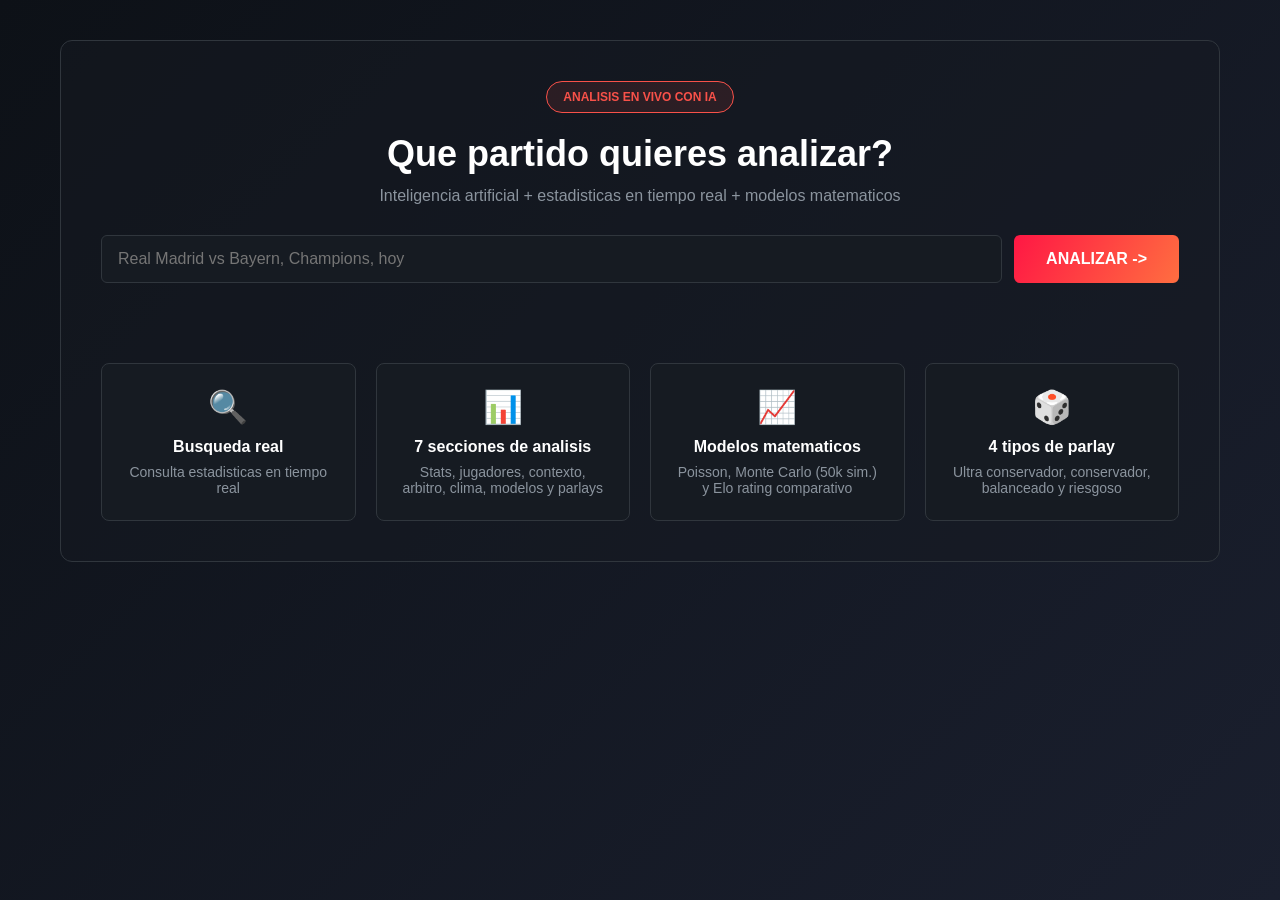
==== commit c1f2e256: "🔧 CHEQUEO EXHAUSTIVO: HTML + CSS + JS + Backend al 100% - HTML: Nuevo index.html simplificado con to" ====
--- a/static/index.html
+++ b/static/index.html
@@ -2,403 +2,15 @@
 <html lang="es">
 <head>
   <meta charset="UTF-8">
-  <meta name="viewport" content="width=device-width, initial-scale=1.0, viewport-fit=cover">
-  <title>ParlaySmart</title>
+  <meta name="viewport" content="width=device-width, initial-scale=1.0">
+  <title>ParlaySmart v2026.X</title>
   <link rel="stylesheet" href="/static/style.css">
-  <link rel="manifest" href="/static/manifest.json">
-  <meta name="theme-color" content="#0d1117">
-  <meta name="apple-mobile-web-app-capable" content="yes">
-  <meta name="apple-mobile-web-app-status-bar-style" content="black-translucent">
 </head>
 <body>
-
-<!-- PANTALLA DE ACCESO -->
-<div id="loginScreen" class="login-screen">
-  <div class="login-box">
-    <div class="login-logo">PARLAYSMART</div>
-    <div class="login-sub">Analisis de parlays con IA</div>
-    <div class="login-field-lbl">Codigo de acceso</div>
-    <input type="password" id="loginCodeInput" class="login-input" placeholder="Ingresa tu codigo"
-      onkeydown="if(event.key==='Enter')doLogin()">
-    <div class="login-error" id="loginError"></div>
-    <button class="login-btn" onclick="doLogin()">Entrar</button>
-    <div class="login-footer">ParlaySmart &copy; 2025</div>
-  </div>
-</div>
-
-<!-- TOPBAR -->
-<header class="topbar">
-  <button class="topbar-menu" onclick="toggleSidebar()">&#9776;</button>
-  <span class="topbar-logo">PARLAYSMART</span>
-  <div class="topbar-right">
-    <span class="acc-badge" id="accuracyBadge" onclick="showAccuracyModal()" style="display:none"></span>
-    <button class="topbar-logout" id="logoutBtn" onclick="doLogout()" style="display:none">Salir</button>
-  </div>
-</header>
-
-<!-- SPORT NAV -->
-<nav class="sportnav">
-  <button class="snav snav-today" onclick="openTodayView()">&#128197; HOY</button>
-  <button class="snav active" onclick="setSport('Futbol')">&#9917; Futbol</button>
-  <button class="snav" onclick="setSport('Americano')">&#127944; Americano</button>
-  <button class="snav" onclick="setSport('Basquet')">&#127936; Basquet</button>
-  <button class="snav" onclick="setSport('Beisbol')">&#9918; Beisbol</button>
-  <button class="snav" onclick="setSport('Tenis')">&#127955; Tenis</button>
-  <button class="snav" onclick="setSport('MMA / UFC')">&#128080; MMA / UFC</button>
-  <button class="snav" onclick="setSport('Hockey')">&#127944; Hockey</button>
-  <button class="snav snav-trophy" onclick="openTournamentView()">&#127942; Torneo</button>
-  <button class="snav snav-admin" id="adminBtn" onclick="openAdminPanel()" style="display:none">🔑 Keys</button>
-</nav>
-
-<!-- Panel Admin -->
-<div id="adminPanel" class="admin-panel" style="display:none">
-  <div class="admin-overlay" onclick="closeAdminPanel()"></div>
-  <div class="admin-box">
-    <div class="admin-header">
-      <span>🔑 Panel de Keys (Admin Only)</span>
-      <button class="admin-close" onclick="closeAdminPanel()">&#10005;</button>
-    </div>
-    <div class="admin-body">
-      <div class="admin-gen">
-        <p class="admin-label">Generar PIN nuevo:</p>
-        <div class="admin-btns">
-          <button class="admin-gen-btn" onclick="adminCreatePin(1)">1 dia</button>
-          <button class="admin-gen-btn" onclick="adminCreatePin(3)">3 dias</button>
-          <button class="admin-gen-btn" onclick="adminCreatePin(7)">1 semana</button>
-        </div>
-      </div>
-      <div id="adminNewPin" class="admin-new-pin" style="display:none">
-        <span class="admin-pin-label">PIN generado:</span>
-        <span id="adminPinCode" class="admin-pin-code"></span>
-        <button class="admin-copy-btn" onclick="adminCopyPin()">Copiar</button>
-      </div>
-      <div class="admin-list-wrap">
-        <p class="admin-label">PINs activos:</p>
-        <div id="adminPinList" class="admin-pin-list">
-          <div class="admin-loading">Cargando...</div>
-        </div>
-      </div>
-    </div>
-  </div>
-</div>
-
-<!-- ==================== VIEWS ==================== -->
-
-<!-- VIEW: LOADING -->
-<div id="view-loading" class="view">
-  <div class="loading-screen">
-    <div class="loading-logo">PARLAYSMART</div>
-    <div class="loading-sub">Analizando partido con IA...</div>
-    <div class="loading-steps-wrap">
-      <div class="lstep" id="lstep-1">
-        <div class="lstep-icon">&#128202;</div>
-        <div class="lstep-info">
-          <div class="lstep-title">Buscando estadisticas</div>
-          <div class="lstep-desc">FBref, Sofascore, ESPN...</div>
-        </div>
-        <div class="lstep-status"></div>
-      </div>
-      <div class="lstep" id="lstep-2">
-        <div class="lstep-icon">&#128203;</div>
-        <div class="lstep-info">
-          <div class="lstep-title">Lesiones y suspensiones</div>
-          <div class="lstep-desc">Bajas confirmadas, dudas...</div>
-        </div>
-        <div class="lstep-status"></div>
-      </div>
-      <div class="lstep" id="lstep-3">
-        <div class="lstep-icon">&#129689;</div>
-        <div class="lstep-info">
-          <div class="lstep-title">Consultando momios</div>
-          <div class="lstep-desc">PlayDouit, Caliente, 1xBet...</div>
-        </div>
-        <div class="lstep-status"></div>
-      </div>
-      <div class="lstep" id="lstep-4">
-        <div class="lstep-icon">&#128200;</div>
-        <div class="lstep-info">
-          <div class="lstep-title">Modelos matematicos</div>
-          <div class="lstep-desc">Poisson, Monte Carlo, Elo...</div>
-        </div>
-        <div class="lstep-status"></div>
-      </div>
-      <div class="lstep" id="lstep-5">
-        <div class="lstep-icon">&#127183;</div>
-        <div class="lstep-info">
-          <div class="lstep-title">Construyendo parlays</div>
-          <div class="lstep-desc">4 combinaciones optimizadas...</div>
-        </div>
-        <div class="lstep-status"></div>
-      </div>
-    </div>
-    <div class="loading-progress-wrap">
-      <div class="loading-progress-bar" id="loadingBar"></div>
-    </div>
-    <div class="loading-time">Analisis profundo &mdash; 30-60 segundos</div>
-  </div>
-</div>
-
-<!-- VIEW: MULTI LOADING -->
-<div id="view-multi-loading" class="view">
-  <div class="loading-screen">
-    <div class="loading-logo">PARLAYSMART</div>
-    <div class="loading-sub">Analizando <span id="multiLoadCount"></span> partidos con IA...</div>
-    <div class="loading-steps-wrap">
-      <div class="lstep" id="mlstep-1">
-        <div class="lstep-icon">&#128202;</div>
-        <div class="lstep-info">
-          <div class="lstep-title">Buscando estadisticas</div>
-          <div class="lstep-desc">FBref, Sofascore, ESPN...</div>
-        </div>
-        <div class="lstep-status"></div>
-      </div>
-      <div class="lstep" id="mlstep-2">
-        <div class="lstep-icon">&#129504;</div>
-        <div class="lstep-info">
-          <div class="lstep-title">Analizando ego y psicologia</div>
-          <div class="lstep-desc">Ruedas de prensa, redes sociales, vestuario...</div>
-        </div>
-        <div class="lstep-status"></div>
-      </div>
-      <div class="lstep" id="mlstep-3">
-        <div class="lstep-icon">&#129689;</div>
-        <div class="lstep-info">
-          <div class="lstep-title">Consultando momios mexicanos</div>
-          <div class="lstep-desc">PlayDouit, Caliente, Codere, 1xBet...</div>
-        </div>
-        <div class="lstep-status"></div>
-      </div>
-      <div class="lstep" id="mlstep-4">
-        <div class="lstep-icon">&#127183;</div>
-        <div class="lstep-info">
-          <div class="lstep-title">Construyendo parlays</div>
-          <div class="lstep-desc">4 combinaciones optimizadas...</div>
-        </div>
-        <div class="lstep-status"></div>
-      </div>
-    </div>
-    <div class="loading-progress-wrap">
-      <div class="loading-progress-bar" id="multiLoadBar"></div>
-    </div>
-    <div class="loading-time">Analisis profundo &mdash; 60-90 segundos</div>
-  </div>
-</div>
-
-<!-- VIEW: HISTORIAL -->
-<div id="view-historial" class="view">
-  <div class="hist-view-header">
-    <button class="hist-view-back" onclick="goHome()">&#8592; Inicio</button>
-    <div class="hist-view-title">Historial de analisis</div>
-    <button class="hist-view-clear" onclick="clearHistorial()">Limpiar</button>
-  </div>
-  <div class="hist-view-free-badge">Todos los analisis guardados se abren GRATIS</div>
-  <div id="histViewList" class="hist-view-list"></div>
-</div>
-
-<!-- VIEW: RESULTS (single match) -->
-<div id="view-results" class="view">
-  <nav class="result-subnav">
-    <button class="rsn-btn active" onclick="switchPage('overview', this)">Resumen</button>
-    <button class="rsn-btn" onclick="switchPage('stats', this)">Stats</button>
-    <button class="rsn-btn" onclick="switchPage('players', this)">Jugadores</button>
-    <button class="rsn-btn" onclick="switchPage('markets', this)">Mercados</button>
-    <button class="rsn-btn" onclick="switchPage('parlays', this)">Parlays</button>
-    <button class="rsn-btn" onclick="switchPage('models', this)">Modelos</button>
-    <button class="rsn-btn" onclick="switchPage('odds', this)">Momios</button>
-    <button class="rsn-btn rsn-hist" onclick="showView('view-historial');renderHistorialView()">Historial</button>
-  </nav>
-
-  <!-- MATCH HEADER -->
-  <div class="match-header">
-    <div class="match-header-top">
-      <span class="mh-comp" id="hComp"></span>
-      <span class="mh-date" id="hDate"></span>
-      <button class="mh-back" onclick="goHome()">Nueva consulta</button>
-    </div>
-    <div class="match-teams-row">
-      <span class="mh-team" id="hTeamA"></span>
-      <div class="mh-vs-block">
-        <span class="mh-vs">VS</span>
-        <div class="mh-likely-score" id="hLikelyScore"></div>
-      </div>
-      <span class="mh-team" id="hTeamB"></span>
-    </div>
-    <div class="mh-probs-row">
-      <div class="mh-prob-col">
-        <div class="mh-prob-pct" id="hProbA"></div>
-        <div class="mh-prob-label">Local</div>
-        <div class="mh-fair-odds" id="fairOddsA"></div>
-      </div>
-      <div class="mh-prob-col">
-        <div class="mh-prob-pct" id="hProbD"></div>
-        <div class="mh-prob-label">Empate</div>
-        <div class="mh-fair-odds" id="fairOddsD"></div>
-      </div>
-      <div class="mh-prob-col">
-        <div class="mh-prob-pct" id="hProbB"></div>
-        <div class="mh-prob-label">Visitante</div>
-        <div class="mh-fair-odds" id="fairOddsB"></div>
-      </div>
-    </div>
-    <div id="sidebarMatchInfo" style="display:none"></div>
-    <div id="accCurrentMatch" style="display:none"></div>
-  </div>
-
-  <!-- Accuracy card -->
-  <div class="acc-card" id="accCard" style="display:none">
-    <div class="acc-question" id="accQuestion"></div>
-    <div class="acc-mark-btns">
-      <button class="acc-btn-won" onclick="markResult(true)">Acerte</button>
-      <button class="acc-btn-lost" onclick="markResult(false)">Falle</button>
-    </div>
-    <div class="acc-stats-row" id="accStatsRow"></div>
-  </div>
-
-  <!-- PAGE: OVERVIEW -->
-  <div class="result-page active" id="page-overview" style="padding:20px 24px 40px">
-    <div id="cardPrediction" style="margin-bottom:12px"></div>
-    <div id="probsBig" style="margin-bottom:12px"></div>
-    <div style="display:grid;grid-template-columns:1fr 1fr;gap:12px;margin-bottom:12px">
-      <div id="cardConfidence"></div>
-      <div id="cardValue"></div>
-    </div>
-    <div id="risksList"></div>
-  </div>
-
-  <!-- PAGE: STATS -->
-  <div class="result-page" id="page-stats" style="padding:20px 24px 40px">
-    <div id="h2hSection" style="margin-bottom:16px"></div>
-    <div id="statsCompare" style="margin-bottom:16px"></div>
-    <div id="formSection" style="margin-bottom:16px"></div>
-    <div id="matchImportance" style="margin-bottom:16px"></div>
-  </div>
-
-  <!-- PAGE: PLAYERS -->
-  <div class="result-page" id="page-players" style="padding:20px 24px 40px">
-    <div style="display:grid;grid-template-columns:1fr 1fr;gap:16px">
-      <div>
-        <div id="playersTeamATitle" style="font-weight:700;color:var(--text);margin-bottom:8px;font-size:14px"></div>
-        <div id="playersTeamA"></div>
-      </div>
-      <div>
-        <div id="playersTeamBTitle" style="font-weight:700;color:var(--text);margin-bottom:8px;font-size:14px"></div>
-        <div id="playersTeamB"></div>
-      </div>
-    </div>
-    <div id="playersNotes" style="margin-top:12px;font-size:12px;color:var(--text3)"></div>
-    <div id="psychSection" style="margin-top:16px"></div>
-    <div id="weatherSection" style="margin-top:16px"></div>
-    <div id="refereeSection" style="margin-top:16px"></div>
-    <div id="newsSection" style="margin-top:16px"></div>
-  </div>
-
-  <!-- PAGE: MARKETS -->
-  <div class="result-page" id="page-markets" style="padding:20px 24px 40px">
-    <div id="marketsGrid"></div>
-    <div id="mexicanOddsSection" style="margin-top:16px"></div>
-    <div id="mexicanOddsCard" style="margin-top:8px"></div>
-    <div id="bestOddsSection" style="margin-top:16px"></div>
-    <div id="oddsMovement" style="margin-top:16px"></div>
-    <div id="fairOdds" style="margin-top:16px"></div>
-  </div>
-
-  <!-- PAGE: PARLAYS -->
-  <div class="result-page" id="page-parlays" style="padding:16px 16px 40px">
-    <div id="parlayBuilderFloat" style="display:none">
-      <div id="btnAddParlay"></div>
-      <div id="pbMatches"></div>
-      <div style="display:flex;align-items:center;gap:8px;margin-top:8px">
-        <span style="font-size:12px;color:var(--text3)">Momio:</span>
-        <span id="pbTotalOdds" style="font-weight:700;color:var(--gold)">--</span>
-        <span style="font-size:12px;color:var(--text3)">Prob:</span>
-        <span id="pbTotalProb" style="font-weight:700;color:var(--blue)">--</span>
-        <span id="pbCount"></span>
-      </div>
-      <div style="display:flex;align-items:center;gap:8px;margin-top:8px">
-        <span style="font-size:12px;color:var(--text3)">Apuesta $</span>
-        <input type="number" id="pbStake" style="width:80px;background:var(--bg-input);border:1px solid var(--border2);border-radius:4px;color:var(--text);padding:4px 8px;font-size:13px" placeholder="100" min="0">
-        <span id="pbWinAmount" style="font-weight:700;color:var(--green)"></span>
-      </div>
-    </div>
-    <!-- CALCULADORA GLOBAL DE PARLAYS -->
-    <div class="parlay-calc-bar">
-      <span class="pcb-label">Si apuesto</span>
-      <span class="pcb-currency">$</span>
-      <input type="number" id="parlayStakeGlobal" class="pcb-input" placeholder="100" min="0" oninput="updateAllParlayCalc()">
-      <span class="pcb-label">MXN</span>
-    </div>
-    <div id="parlaysGrid"></div>
-    <div id="pbFab" style="display:none"><span id="pbFabCount"></span></div>
-  </div>
-
-  <!-- PAGE: MODELS -->
-  <div class="result-page" id="page-models" style="padding:20px 24px 40px">
-    <div id="combinedModel" style="margin-bottom:16px"></div>
-    <div id="poissonMatrix" style="margin-bottom:16px"></div>
-    <div id="monteCarloSection" style="margin-bottom:16px"></div>
-    <div id="eloSection" style="margin-bottom:16px"></div>
-  </div>
-
-  <!-- PAGE: ODDS -->
-  <div class="result-page" id="page-odds" style="padding:20px 24px 40px">
-    <div id="oddsGrid"></div>
-  </div>
-</div>
-
-<!-- VIEW: TODAY (partidos de hoy) -->
-<div id="view-today" class="view">
-  <div class="today-topbar">
-    <button class="today-back" onclick="goHome()">Inicio</button>
-    <div class="today-title-block">
-      <div class="today-title">Partidos de Hoy</div>
-      <div class="today-subtitle" id="todayDateLabel"></div>
-    </div>
-    <button class="today-refresh" onclick="loadTodayMatches()">Actualizar</button>
-  </div>
-  <div class="today-sel-bar" id="todaySelBar" style="display:none">
-    <span class="sel-bar-count" id="selBarCount">0 seleccionados</span>
-    <button class="sel-bar-clear" onclick="clearTodaySelection()">Limpiar</button>
-    <button class="sel-bar-analyze" onclick="analyzeSelectedMatches()">Analizar seleccion</button>
-  </div>
-  <div id="todayLoading" class="today-loading" style="display:none">Buscando partidos de hoy...</div>
-  <div id="todayError" class="today-error" style="display:none"><span id="todayErrorText"></span></div>
-  <div id="todayLeagues" class="today-leagues"></div>
-</div>
-
-<!-- VIEW: MULTI RESULTS -->
-<div id="view-multi-results" class="view">
-  <div class="mr-header">
-    <button class="mr-back-btn" onclick="showView('view-today')">Partidos de hoy</button>
-    <div class="mr-title-block">
-      <span class="mr-title">Analisis del dia</span>
-      <span class="mr-subtitle" id="mrSubtitle"></span>
-    </div>
-    <button class="mr-new-btn" onclick="goHome()">Nueva consulta</button>
-  </div>
-  <div class="mr-tabs-bar" id="mrTabs"></div>
-  <div class="mr-tab-content" id="mrTabContent"></div>
-</div>
 
 <!-- VIEW: LANDING -->
 <div id="view-landing" class="view active">
   <div class="landing-wrap">
-    <aside class="landing-aside">
-      <div class="aside-section-title" style="display:flex;align-items:center;justify-content:space-between">
-        Historial
-        <button class="hist-ver-todo" onclick="showView('view-historial');renderHistorialView()">Ver todo</button>
-      </div>
-      <div id="historialList"><div class="hist-empty">Sin analisis aun.<br>Analiza un partido para guardarlo aqui.</div></div>
-      <div class="aside-section-title" style="margin-top:20px;cursor:pointer;display:flex;align-items:center;justify-content:space-between" onclick="showView('view-my-parlays')">
-        MIS PARLAYS <span style="font-size:10px;background:rgba(255,255,255,.12);padding:1px 7px;border-radius:10px" id="mpBadge"></span>
-      </div>
-      <div id="mpMiniStats" style="padding:8px 16px 4px;font-size:11px;color:var(--text3)">Sin parlays registrados aun.</div>
-      <div class="aside-section-title" style="margin-top:12px">COMO FUNCIONA?</div>
-      <div class="aside-step"><span class="aside-step-num">1</span> Escribe el partido</div>
-      <div class="aside-step"><span class="aside-step-num">2</span> La IA busca estadisticas</div>
-      <div class="aside-step"><span class="aside-step-num">3</span> Recibe analisis completo</div>
-      <div class="aside-step"><span class="aside-step-num">4</span> Elige tu parlay</div>
-    </aside>
-
     <main class="landing-main">
       <div class="hero-card">
         <div class="hero-badge">ANALISIS EN VIVO CON IA</div>
@@ -407,180 +19,111 @@
         <div class="search-row">
           <input type="text" id="searchInput" class="search-input" placeholder="Real Madrid vs Bayern, Champions, hoy"
             onkeydown="if(event.key==='Enter')startAnalysis()">
-          <button class="search-btn" onclick="startAnalysis()" id="mainAnalyzeBtn">ANALIZAR -&gt;</button>
-        </div>
-        <div id="extraMatchesWrap"></div>
-        <div class="multi-search-bar">
-          <button class="add-match-btn" onclick="addMatchInput()" id="addMatchBtn">+ Agregar otro partido</button>
-          <span class="multi-search-hint" id="multiSearchHint" style="display:none">Analizara los partidos juntos y generara parlays combinados</span>
+          <button class="search-btn" onclick="startAnalysis()" id="mainAnalyzeBtn">ANALIZAR -></button>
         </div>
         <div class="search-error" id="searchError"></div>
-        <!-- VIÑETA DE PARTIDOS -->
-        <div class="wm-vineta" id="wmVineta">
-          <!-- Header: toggle + dias + copa -->
-          <div class="wm-header">
-            <button class="wm-toggle-btn" onclick="wmToggle()" id="wmToggleBtn">
-              <span class="wm-hdr-icon">&#128197;</span>
-              <span class="wm-hdr-txt">Partidos</span>
-              <div class="wm-header-days" id="wmHeaderDays"></div>
-              <span class="wm-hdr-arrow" id="wmArrow">&#8964;</span>
-            </button>
-            <button class="wm-trophy-btn" onclick="openTournamentView()" title="Predecir torneo">
-              &#127942;
-            </button>
+
+        <div class="features-grid">
+          <div class="feat-card">
+            <div class="feat-icon">🔍</div>
+            <div class="feat-title">Busqueda real</div>
+            <div class="feat-desc">Consulta estadisticas en tiempo real</div>
           </div>
-          <!-- Cuerpo colapsable -->
-          <div class="wm-body" id="wmBody" style="display:none">
-            <div class="wm-day-tabs" id="wmDayTabs"></div>
-            <div id="wmContent" class="wm-content">
-              <div class="wm-loading">Cargando partidos...</div>
-            </div>
-            <!-- Barra de seleccion -->
-            <div class="wm-sel-bar" id="wmSelBar" style="display:none">
-              <span class="wm-sel-count" id="wmSelCount">0 seleccionados</span>
-              <button class="wm-sel-clear" onclick="wmClearSel()">Limpiar</button>
-              <button class="wm-sel-analyze" onclick="wmAnalyzeSel()">Analizar &#8594;</button>
-            </div>
+          <div class="feat-card">
+            <div class="feat-icon">📊</div>
+            <div class="feat-title">7 secciones de analisis</div>
+            <div class="feat-desc">Stats, jugadores, contexto, arbitro, clima, modelos y parlays</div>
+          </div>
+          <div class="feat-card">
+            <div class="feat-icon">📈</div>
+            <div class="feat-title">Modelos matematicos</div>
+            <div class="feat-desc">Poisson, Monte Carlo (50k sim.) y Elo rating comparativo</div>
+          </div>
+          <div class="feat-card">
+            <div class="feat-icon">🎲</div>
+            <div class="feat-title">4 tipos de parlay</div>
+            <div class="feat-desc">Ultra conservador, conservador, balanceado y riesgoso</div>
           </div>
         </div>
       </div>
-
-      <div class="features-grid">
-        <div class="feat-card">
-          <div class="feat-icon">&#128269;</div>
-          <div class="feat-title">Busqueda real</div>
-          <div class="feat-desc">Consulta FBref, Sofascore, ESPN y mas en tiempo real</div>
-        </div>
-        <div class="feat-card">
-          <div class="feat-icon">&#128202;</div>
-          <div class="feat-title">7 secciones de analisis</div>
-          <div class="feat-desc">Stats, jugadores, contexto, arbitro, clima, modelos y parlays</div>
-        </div>
-        <div class="feat-card">
-          <div class="feat-icon">&#128203;</div>
-          <div class="feat-title">Modelos matematicos</div>
-          <div class="feat-desc">Poisson, Monte Carlo (50k sim.) y Elo rating comparativo</div>
-        </div>
-        <div class="feat-card">
-          <div class="feat-icon">&#127183;</div>
-          <div class="feat-title">4 tipos de parlay</div>
-          <div class="feat-desc">Ultra conservador, conservador, balanceado y riesgoso</div>
-        </div>
-      </div>
     </main>
-
-    <aside class="landing-aside-right">
-      <div class="aside-section-title">METRICAS</div>
-      <div style="font-size:28px;font-weight:900;color:var(--green)">5</div>
-      <div class="rp-label">Simulaciones MC</div>
-      <div style="font-size:28px;font-weight:900;color:var(--blue);margin-top:12px">1</div>
-      <div class="rp-label">Fuentes</div>
-      <div class="aside-section-title" style="margin-top:20px">ANALISIS</div>
-      <div class="rp-label">Stats, Ego, Mercado</div>
-    </aside>
   </div>
 </div>
 
-<!-- VIEW: MIS PARLAYS -->
-<div id="view-my-parlays" class="view">
-  <div class="mp-header">
-    <button class="mp-back" onclick="goHome()">&#8592; Inicio</button>
-    <div class="mp-title-block">
-      <div class="mp-title">Mis Parlays</div>
-      <div class="mp-subtitle" id="mpSubtitle">Recuento de tus apuestas</div>
+<!-- VIEW: LOADING -->
+<div id="view-loading" class="view">
+  <div class="loading-screen">
+    <div class="loading-logo">PARLAYSMART</div>
+    <div class="loading-sub">Analizando partido con IA...</div>
+    <div class="loading-progress-wrap">
+      <div class="loading-progress-bar" id="loadingBar"></div>
     </div>
-    <button class="mp-clear" onclick="confirmClearParlays()">Limpiar</button>
+    <div class="loading-time">Analisis profundo — 30-60 segundos</div>
   </div>
+</div>
 
-  <!-- RESUMEN FINANCIERO -->
-  <div class="mp-finance-bar">
-    <div class="mp-fin-block">
-      <div class="mp-fin-val" id="mpStatTotal">0</div>
-      <div class="mp-fin-lbl">Parlays</div>
+<!-- VIEW: RESULTS -->
+<div id="view-results" class="view">
+  <div class="match-header">
+    <div class="match-header-top">
+      <span class="mh-comp" id="hComp">Análisis Montecarlo</span>
+      <span class="mh-date" id="hDate"></span>
+      <button class="mh-back" onclick="goHome()">Nueva consulta</button>
     </div>
-    <div class="mp-fin-divider"></div>
-    <div class="mp-fin-block">
-      <div class="mp-fin-val" id="mpStatInvested">$0</div>
-      <div class="mp-fin-lbl">Invertido</div>
+    <div class="match-teams-row">
+      <span class="mh-team" id="hTeamA"></span>
+      <div class="mh-vs-block">
+        <span class="mh-vs">VS</span>
+      </div>
+      <span class="mh-team" id="hTeamB"></span>
     </div>
-    <div class="mp-fin-divider"></div>
-    <div class="mp-fin-block">
-      <div class="mp-fin-val" id="mpStatReturned">$0</div>
-      <div class="mp-fin-lbl">Cobrado</div>
-    </div>
-    <div class="mp-fin-divider"></div>
-    <div class="mp-fin-block">
-      <div class="mp-fin-val" id="mpStatProfit">$0</div>
-      <div class="mp-fin-lbl">Ganancia neta</div>
+    <div class="mh-probs-row">
+      <div class="mh-prob-col">
+        <div class="mh-prob-pct" id="hProbA"></div>
+        <div class="mh-prob-label">Local</div>
+      </div>
+      <div class="mh-prob-col">
+        <div class="mh-prob-pct" id="hProbD"></div>
+        <div class="mh-prob-label">Empate</div>
+      </div>
+      <div class="mh-prob-col">
+        <div class="mh-prob-pct" id="hProbB"></div>
+        <div class="mh-prob-label">Visitante</div>
+      </div>
     </div>
   </div>
 
-  <!-- BARRA W/L -->
-  <div class="mp-wl-bar">
-    <div class="mp-wl-won">
-      <span id="mpStatWon">0</span> Ganados
+  <div class="result-page active" style="padding:20px 24px 40px">
+    <div id="matchTitle" style="font-size:24px;margin-bottom:20px;text-align:center"></div>
+
+    <div class="parlays-section">
+      <h3>4 PARLAYS OPTIMIZADOS</h3>
+
+      <div class="parlay-card ultra-conservador">
+        <div class="parlay-header">🟢 ULTRA CONSERVADOR</div>
+        <div id="parlay-ultra" class="parlay-content"></div>
+      </div>
+
+      <div class="parlay-card conservador">
+        <div class="parlay-header">🔵 CONSERVADOR</div>
+        <div id="parlay-conservador" class="parlay-content"></div>
+      </div>
+
+      <div class="parlay-card balanceado">
+        <div class="parlay-header">🟡 BALANCEADO</div>
+        <div id="parlay-balanceado" class="parlay-content"></div>
+      </div>
+
+      <div class="parlay-card riesgoso">
+        <div class="parlay-header">🔴 RIESGOSO</div>
+        <div id="parlay-riesgoso" class="parlay-content"></div>
+      </div>
     </div>
-    <div class="mp-wl-track">
-      <div class="mp-wl-fill" id="mpWlFill" style="width:0%"></div>
-    </div>
-    <div class="mp-wl-lost">
-      <span id="mpStatLost">0</span> Perdidos
-    </div>
-    <div class="mp-wl-rate" id="mpStatRate">--%</div>
-  </div>
 
-  <div class="mp-list" id="mpList">
-    <div class="mp-empty">Aun no has registrado ningun parlay.<br><br>En cualquier analisis presiona <strong>"Aposte este"</strong> en el parlay que elegiste.</div>
+    <button class="btn-back" onclick="goHome()">← Nueva consulta</button>
   </div>
 </div>
 
-<!-- MODALES -->
-<!-- Accuracy modal -->
-<div class="acc-modal-overlay" id="accModal" onclick="closeAccModal(event)" style="display:none">
-  <div class="acc-modal">
-    <div class="acc-modal-title">Historial de predicciones</div>
-    <div id="accModalBody"></div>
-    <button onclick="document.getElementById('accModal').style.display='none'" style="margin-top:12px;width:100%;padding:10px;background:var(--red);color:#fff;border:none;border-radius:8px;cursor:pointer;font-weight:700">Cerrar</button>
-  </div>
-</div>
-
-<!-- VIEW: TORNEO -->
-<div id="view-tournament" class="view">
-  <div class="trn-header">
-    <button class="trn-back" onclick="goHome()">&#8592; Inicio</button>
-    <div class="trn-title">&#127942; Prediccion de Torneo</div>
-  </div>
-  <div class="trn-body">
-    <div class="trn-search-card">
-      <div class="trn-search-label">Que torneo quieres predecir?</div>
-      <input type="text" id="trnInput" class="trn-input"
-        placeholder="Mundial 2026, Champions League, Liga MX Clausura..."
-        onkeydown="if(event.key==='Enter')startTournamentPrediction()">
-      <div class="trn-quick-btns">
-        <button class="trn-quick" onclick="trnQuick('Mundial 2026')">&#127762; Mundial 2026</button>
-        <button class="trn-quick" onclick="trnQuick('UEFA Champions League 2025-26')">&#127942; Champions League</button>
-        <button class="trn-quick" onclick="trnQuick('Liga MX Apertura 2026')">&#127474;&#127485; Liga MX</button>
-        <button class="trn-quick" onclick="trnQuick('Copa America 2026')">&#127462;&#127474; Copa America</button>
-        <button class="trn-quick" onclick="trnQuick('NBA Playoffs 2026')">&#127936; NBA Playoffs</button>
-      </div>
-      <button class="trn-analyze-btn" onclick="startTournamentPrediction()">PREDECIR TORNEO &#8594;</button>
-      <div class="trn-error" id="trnError"></div>
-    </div>
-    <div id="trnLoading" class="trn-loading" style="display:none">
-      <div class="trn-loading-icon">&#127942;</div>
-      <div class="trn-loading-text">Analizando el torneo con IA...</div>
-      <div class="trn-loading-sub">Evaluando equipos, forma, historial y momios</div>
-    </div>
-    <div id="trnResult" class="trn-result" style="display:none"></div>
-  </div>
-</div>
-
-<!-- Stream modal -->
-<div class="stream-modal-overlay" id="streamModalOverlay" onclick="closeStreamModal()" style="display:none">
-  <div class="stream-modal" id="streamModal" onclick="event.stopPropagation()"></div>
-</div>
-
 <script src="/static/app.js"></script>
-<script src="/static/buttons.js"></script>
 </body>
 </html>
--- a/static/style.css
+++ b/static/style.css
@@ -1,2301 +1,391 @@
-@charset "UTF-8";
-/* PARLAYSMART - Estilo inspirado en PlayDouit */
+* {
+  margin: 0;
+  padding: 0;
+  box-sizing: border-box;
+}
 
 :root {
-  --red:      #E31C25;
-  --red-dark: #b01019;
-  --red-glow: rgba(227,28,37,.18);
-  --bg:       #0d1117;
-  --bg-card:  #161b27;
-  --bg-card2: #1c2438;
-  --bg-input: #111827;
-  --sidebar:  #0a0d14;
-  --border:   #1f2d44;
-  --border2:  #2a3a54;
-  --text:     #e8ecf4;
-  --text2:    #8899b5;
-  --text3:    #4d617a;
-  --green:    #00c896;
-  --gold:     #f0b429;
-  --blue:     #4facfe;
-  --purple:   #a855f7;
-  --topbar-h:   52px;
-  --sportnav-h: 46px;
-  --sidebar-w:  230px;
-  --radius:     10px;
-  --radius-sm:  6px;
-}
-
-/* RESET */
-*, *::before, *::after { box-sizing: border-box; margin: 0; padding: 0; }
-html { height: 100%; }
-body { min-height: 100%; background: var(--bg); color: var(--text); font-family: 'Inter', sans-serif; font-size: 14px; line-height: 1.5; }
-a, button { cursor: pointer; }
-button { border: none; outline: none; background: none; font-family: inherit; }
-input, textarea { font-family: inherit; }
-
-/* ---- TOP BAR ---- */
-.topbar {
-  position: fixed; top: 0; left: 0; right: 0;
-  height: var(--topbar-h);
-  background: linear-gradient(90deg, #0a0d14 0%, #1a0408 40%, #1a0408 60%, #0a0d14 100%);
-  border-bottom: 2px solid var(--red);
-  display: flex; align-items: center; justify-content: space-between;
-  padding: 0 20px; z-index: 100;
-}
-.topbar-left { display: flex; align-items: center; gap: 14px; min-width: 140px; }
-.burger { font-size: 18px; color: var(--text); padding: 6px; border-radius: 4px; transition: color .2s; }
-.burger:hover { color: var(--red); }
-.topbar-tagline { font-size: 11px; color: var(--text3); text-transform: uppercase; letter-spacing: 1px; display: none; }
-@media (min-width: 600px) { .topbar-tagline { display: block; } }
-.topbar-logo { font-size: 24px; font-weight: 900; letter-spacing: 3px; color: #fff; text-transform: uppercase; position: absolute; left: 50%; transform: translateX(-50%); }
-.topbar-right { min-width: 140px; display: flex; justify-content: flex-end; align-items: center; gap: 10px; }
-.topbar-logout { color: var(--text2); font-size: 11px; font-weight: 500; padding: 4px 10px; border: 1px solid var(--border); border-radius: 4px; transition: all .2s; cursor: pointer; }
-.topbar-logout:hover { color: var(--red); border-color: var(--red); background: rgba(227,28,37,.08); }
-.live-badge { background: var(--red); color: #fff; font-size: 11px; font-weight: 700; letter-spacing: .5px; padding: 4px 10px; border-radius: 20px; display: flex; align-items: center; gap: 5px; }
-.dot-red { display: inline-block; width: 7px; height: 7px; background: #fff; border-radius: 50%; animation: blink 1.2s ease-in-out infinite; }
-@keyframes blink { 0%,100% { opacity:1 } 50% { opacity:.3 } }
-
-/* ---- SPORT NAV ---- */
-.sportnav { position: fixed; top: var(--topbar-h); left: 0; right: 0; height: var(--sportnav-h); background: #111520; border-bottom: 1px solid var(--border); z-index: 90; overflow-x: auto; scrollbar-width: none; display: flex; align-items: stretch; padding: 0 8px; }
-.sportnav::-webkit-scrollbar { display: none; }
-.snav { display: inline-flex; align-items: center; gap: 6px; padding: 0 14px; color: var(--text2); font-size: 13px; font-weight: 500; border-bottom: 3px solid transparent; transition: all .2s; white-space: nowrap; flex-shrink: 0; font-family: inherit; }
-.snav:hover { color: var(--text); border-bottom-color: rgba(227,28,37,.5); }
-.snav.active { color: var(--red); border-bottom-color: var(--red); font-weight: 600; }
-.snav-today { border-right: 1px solid var(--border); margin-right: 4px; padding-right: 18px; }
-
-/* ---- VIEWS ---- */
-.view { display: none; padding-top: calc(var(--topbar-h) + var(--sportnav-h)); min-height: 100vh; }
-.view.active { display: block; }
-
-/* ---- LANDING ---- */
-.landing-wrap { display: grid; grid-template-columns: 220px 1fr 180px; min-height: calc(100vh - var(--topbar-h) - var(--sportnav-h)); }
-.landing-aside { background: var(--sidebar); border-right: 1px solid var(--border); padding: 20px 0; }
-.aside-section-title { background: var(--red); color: #fff; font-size: 11px; font-weight: 700; text-transform: uppercase; letter-spacing: .8px; padding: 7px 16px; margin-bottom: 4px; }
-.aside-placeholder-item { padding: 9px 16px; font-size: 13px; color: var(--text2); border-bottom: 1px solid rgba(255,255,255,.04); display: flex; align-items: center; gap: 8px; cursor: pointer; transition: all .2s; }
-.aside-placeholder-item::before { content: 'x'; font-size: 12px; color: var(--text3); }
-.aside-placeholder-item:hover { background: rgba(255,255,255,.04); color: var(--text); }
-.aside-how { padding: 8px 0; }
-.aside-how-step { display: flex; align-items: center; gap: 10px; padding: 8px 16px; font-size: 13px; color: var(--text2); }
-.step-num { width: 22px; height: 22px; background: var(--red); color: #fff; border-radius: 50%; display: flex; align-items: center; justify-content: center; font-size: 11px; font-weight: 700; flex-shrink: 0; }
-.landing-aside-right { background: var(--sidebar); border-left: 1px solid var(--border); padding: 20px 0; }
-.stat-teaser { padding: 16px; text-align: center; border-bottom: 1px solid var(--border); }
-.st-val { font-size: 28px; font-weight: 800; color: var(--red); line-height: 1; margin-bottom: 4px; }
-.st-label { font-size: 11px; color: var(--text3); line-height: 1.3; }
-.landing-main { padding: 24px 28px; display: flex; flex-direction: column; gap: 20px; }
-.hero-card { background: var(--bg-card); border: 1px solid var(--border); border-top: 3px solid var(--red); border-radius: var(--radius); padding: 28px 32px 24px; }
-.hero-badge { display: inline-flex; align-items: center; gap: 6px; background: var(--red-glow); border: 1px solid rgba(227,28,37,.3); color: var(--red); font-size: 11px; font-weight: 700; letter-spacing: 1px; text-transform: uppercase; padding: 4px 12px; border-radius: 20px; margin-bottom: 14px; }
-.hero-title { font-size: 26px; font-weight: 800; color: var(--text); margin-bottom: 6px; line-height: 1.2; }
-.hero-sub { font-size: 14px; color: var(--text2); margin-bottom: 24px; }
-.search-wrap { display: flex; background: var(--bg-input); border: 1.5px solid var(--border2); border-radius: var(--radius-sm); overflow: hidden; transition: border-color .2s, box-shadow .2s; }
-.search-wrap:focus-within { border-color: var(--red); box-shadow: 0 0 0 3px var(--red-glow); }
-.search-field { flex: 1; background: transparent; border: none; outline: none; color: var(--text); font-size: 15px; padding: 14px 16px; }
-.search-field::placeholder { color: var(--text3); }
-.search-btn { background: var(--red); color: #fff; font-weight: 700; font-size: 14px; letter-spacing: 1px; padding: 0 28px; flex-shrink: 0; transition: background .2s; }
-.search-btn:hover { background: var(--red-dark); }
-.search-error { font-size: 12px; color: var(--red); margin-top: 8px; min-height: 18px; }
-.quick-chips { display: flex; flex-wrap: wrap; align-items: center; gap: 8px; margin-top: 16px; }
-.chip-label { font-size: 12px; color: var(--text3); }
-.qchip { background: var(--bg-card2); border: 1px solid var(--border2); color: var(--text2); font-size: 12px; padding: 5px 12px; border-radius: 20px; transition: all .2s; }
-.qchip:hover { border-color: var(--red); color: var(--red); background: var(--red-glow); }
-
-/* Multi-match inputs */
-.multi-search-bar { display: flex; align-items: center; gap: 10px; margin-top: 8px; }
-.add-match-btn { font-size: 12px; font-weight: 700; color: var(--green); border: 1px dashed rgba(0,200,150,.4); padding: 6px 14px; border-radius: 20px; background: rgba(0,200,150,.06); transition: all .2s; }
-.add-match-btn:hover { background: rgba(0,200,150,.14); border-color: var(--green); }
-.multi-search-hint { font-size: 11px; color: var(--text3); }
-.extra-match-row { display: flex; align-items: center; gap: 6px; margin-top: 6px; }
-.extra-match-num { font-size: 11px; font-weight: 700; color: var(--text3); width: 20px; text-align: center; flex-shrink: 0; }
-.extra-match-input { flex: 1; background: var(--bg-input); border: 1.5px solid var(--border2); border-radius: var(--radius-sm); color: var(--text); font-size: 14px; padding: 10px 14px; outline: none; transition: border-color .2s; font-family: inherit; }
-.extra-match-input:focus { border-color: var(--green); }
-.extra-match-input::placeholder { color: var(--text3); }
-.extra-match-remove { color: var(--text3); font-size: 16px; font-weight: 700; width: 26px; height: 26px; display: flex; align-items: center; justify-content: center; border-radius: 50%; border: 1px solid var(--border2); transition: all .2s; flex-shrink: 0; }
-.extra-match-remove:hover { color: var(--red); border-color: var(--red); background: rgba(227,28,37,.08); }
-.multi-analyze-banner { display: flex; align-items: center; justify-content: space-between; margin-top: 10px; background: rgba(0,200,150,.07); border: 1px solid rgba(0,200,150,.25); border-radius: var(--radius-sm); padding: 8px 14px; }
-.mab-text { font-size: 12px; color: var(--green); font-weight: 600; }
-.mab-count { font-size: 11px; color: var(--text3); }
-.feature-grid { display: grid; grid-template-columns: repeat(4,1fr); gap: 12px; }
-.feat-card { background: var(--bg-card); border: 1px solid var(--border); border-radius: var(--radius-sm); padding: 16px; transition: border-color .2s; }
-.feat-card:hover { border-color: var(--border2); }
-.feat-icon { font-size: 22px; margin-bottom: 8px; }
-.feat-title { font-size: 13px; font-weight: 700; color: var(--text); margin-bottom: 4px; }
-.feat-text { font-size: 12px; color: var(--text3); line-height: 1.4; }
-
-/* ---- LOADING ---- */
-.loading-screen { display: flex; flex-direction: column; align-items: center; justify-content: center; min-height: calc(100vh - var(--topbar-h) - var(--sportnav-h)); padding: 40px 24px; gap: 28px; }
-.loading-logo { font-size: 32px; font-weight: 900; letter-spacing: 4px; color: var(--red); }
-.loading-sub { font-size: 15px; color: var(--text2); }
-.loading-steps-wrap { width: 100%; max-width: 500px; display: flex; flex-direction: column; gap: 2px; background: var(--bg-card); border: 1px solid var(--border); border-radius: var(--radius); overflow: hidden; }
-.lstep { display: flex; align-items: center; gap: 14px; padding: 14px 18px; border-bottom: 1px solid var(--border); transition: background .3s; }
-.lstep:last-child { border-bottom: none; }
-.lstep.active { background: rgba(227,28,37,.06); }
-.lstep.done   { background: rgba(0,200,150,.04); }
-.lstep-icon { font-size: 20px; width: 28px; text-align: center; flex-shrink: 0; }
-.lstep-info { flex: 1; }
-.lstep-title { font-size: 13px; font-weight: 600; color: var(--text3); transition: color .3s; }
-.lstep-desc  { font-size: 11px; color: var(--text3); margin-top: 1px; }
-.lstep.active .lstep-title { color: var(--text); }
-.lstep.done   .lstep-title { color: var(--green); }
-.lstep-status { font-size: 16px; flex-shrink: 0; min-width: 20px; text-align: right; }
-.lstep.active .lstep-status::after { content: '...'; color: var(--red); }
-.lstep.done   .lstep-status::after { content: 'OK'; color: var(--green); font-size: 11px; font-weight: 700; }
-.loading-progress-wrap { width: 100%; max-width: 500px; height: 5px; background: var(--bg-card2); border-radius: 5px; overflow: hidden; }
-.loading-progress-bar { height: 100%; background: var(--red); border-radius: 5px; width: 0%; transition: width .6s ease; }
-.loading-time { font-size: 12px; color: var(--text3); }
-
-/* ---- RESULTS LAYOUT ---- */
-#view-results { padding-bottom: 0; }
-.results-layout { display: flex; min-height: calc(100vh - var(--topbar-h) - var(--sportnav-h)); }
-
-/* Sidebar */
-.results-sidebar { width: var(--sidebar-w); background: var(--sidebar); border-right: 1px solid var(--border); flex-shrink: 0; position: sticky; top: calc(var(--topbar-h) + var(--sportnav-h)); height: calc(100vh - var(--topbar-h) - var(--sportnav-h)); overflow-y: auto; display: flex; flex-direction: column; }
-.sidebar-section-title { background: var(--red); color: #fff; font-size: 11px; font-weight: 700; text-transform: uppercase; letter-spacing: .8px; padding: 9px 16px; }
-.sidebar-nav { flex: 1; }
-.snav-item { display: flex; align-items: center; gap: 10px; padding: 12px 16px; color: var(--text2); font-size: 13px; font-weight: 500; border-left: 3px solid transparent; border-bottom: 1px solid rgba(255,255,255,.03); transition: all .18s; cursor: pointer; }
-.snav-item:hover { color: var(--text); background: rgba(255,255,255,.03); border-left-color: rgba(227,28,37,.4); }
-.snav-item.active { color: var(--red); background: var(--red-glow); border-left-color: var(--red); font-weight: 600; }
-.sni { font-size: 15px; width: 20px; text-align: center; }
-.snav-badge { margin-left: auto; background: var(--red); color: #fff; font-size: 10px; font-weight: 700; padding: 2px 7px; border-radius: 10px; }
-.sidebar-match-info { padding: 16px; border-top: 1px solid var(--border); font-size: 12px; color: var(--text3); line-height: 1.5; }
-
-/* Results main */
-.results-main { flex: 1; overflow: hidden; display: flex; flex-direction: column; background: var(--bg); }
-
-/* Match card */
-.match-card { background: var(--bg); border-bottom: none; flex-shrink: 0; padding: 24px 28px; border-radius: 0; }
-.match-card-header { padding: 0; margin-bottom: 20px; }
-.mc-badge-row { display: flex; align-items: center; gap: 14px; margin-bottom: 16px; flex-wrap: wrap; }
-.mc-badge-live { display: inline-flex; align-items: center; gap: 5px; background: var(--red-glow); border: 1px solid rgba(227,28,37,.4); color: var(--red); font-size: 10px; font-weight: 700; text-transform: uppercase; letter-spacing: .5px; padding: 3px 9px; border-radius: 20px; }
-.mc-comp { font-size: 12px; color: var(--text2); font-weight: 500; }
-.mc-date { font-size: 12px; color: var(--text3); }
-.mc-new-btn { margin-left: auto; font-size: 12px; color: var(--text3); background: var(--bg-card2); border: 1px solid var(--border2); border-radius: 4px; padding: 4px 12px; transition: all .2s; }
-.mc-new-btn:hover { color: var(--red); border-color: rgba(227,28,37,.4); }
-.mc-teams-row { display: flex; align-items: center; gap: 20px; margin-bottom: 14px; }
-.mc-team { text-align: center; flex: 1; }
-.mc-team-name { font-size: 22px; font-weight: 800; color: var(--text); line-height: 1.1; }
-.mc-team-sub { font-size: 11px; color: var(--text3); margin-top: 2px; text-transform: uppercase; letter-spacing: .5px; }
-.mc-vs-block { text-align: center; flex-shrink: 0; }
-.mc-vs { font-size: 16px; font-weight: 800; color: var(--red); letter-spacing: 2px; }
-.mc-score-hint { font-size: 11px; color: var(--text3); margin-top: 2px; }
-.mc-odds-row { display: grid; grid-template-columns: 1fr 1fr 1fr; }
-.mc-odds-btn { display: flex; flex-direction: column; align-items: center; gap: 2px; padding: 12px 8px; background: var(--bg-card2); border: 1px solid var(--border2); border-left: none; cursor: default; text-align: center; }
-.mc-odds-btn:first-child { border-left: 1px solid var(--border2); border-radius: var(--radius-sm) 0 0 0; }
-.mc-odds-btn:last-child  { border-radius: 0 var(--radius-sm) 0 0; }
-.mc-odds-btn:hover { background: rgba(255,255,255,.04); }
-.odds-label { font-size: 10px; color: var(--text3); text-transform: uppercase; letter-spacing: .5px; }
-.odds-val   { font-size: 24px; font-weight: 800; margin: 2px 0; }
-.odds-fair  { font-size: 10px; color: var(--text3); }
-.mc-odds-home .odds-val { color: var(--green); }
-.mc-odds-draw .odds-val { color: var(--gold); }
-.mc-odds-away .odds-val { color: var(--blue); }
-
-/* Page tabs */
-.page-tabs-bar { display: flex; background: var(--bg); border-bottom: 1px solid var(--border); border-top: 1px solid var(--border); overflow-x: auto; scrollbar-width: none; flex-shrink: 0; padding: 0 28px; }
-.page-tabs-bar::-webkit-scrollbar { display: none; }
-.ptab { display: flex; align-items: center; gap: 6px; padding: 14px 16px; color: var(--text2); font-size: 13px; font-weight: 500; white-space: nowrap; border-bottom: 3px solid transparent; transition: all .18s; cursor: pointer; }
-.ptab:hover { color: var(--text); border-bottom-color: rgba(227,28,37,.4); }
-.ptab.active { color: var(--red); border-bottom-color: var(--red); font-weight: 600; }
-
-/* Pages */
-.pages-container { flex: 1; overflow-y: auto; padding: 28px 28px 40px; display: flex; flex-direction: column; background: var(--bg); }
-.page { display: none; flex-direction: column; gap: 16px; }
-.page.active { display: flex; }
-
-/* ---- CARDS ---- */
-.pcard { background: var(--bg-card); border: 1px solid var(--border); border-radius: var(--radius); padding: 24px 24px; }
-.pcard-title { font-size: 11px; font-weight: 700; text-transform: uppercase; letter-spacing: 1.2px; color: var(--text3); margin-bottom: 18px; padding-bottom: 12px; border-bottom: 1px solid var(--border); display: flex; align-items: center; gap: 10px; }
-.pcard-title::before { content: ''; width: 4px; height: 16px; background: var(--red); border-radius: 2px; display: inline-block; flex-shrink: 0; }
-.page-grid-2 { display: grid; grid-template-columns: 1fr 1fr; gap: 20px; }
-.page-grid-3 { display: grid; grid-template-columns: 1fr 1fr 1fr; gap: 20px; }
-
-.pcard-prediction { border-top: 3px solid var(--red); }
-.pred-winner { font-size: 26px; font-weight: 800; margin-bottom: 4px; }
-.pred-sub    { font-size: 11px; color: var(--text3); text-transform: uppercase; letter-spacing: .5px; margin-bottom: 10px; }
-.pred-text   { font-size: 13px; color: var(--text2); line-height: 1.6; }
-.pcard-confidence { border-top: 3px solid var(--gold); }
-.conf-big   { font-size: 52px; font-weight: 900; color: var(--gold); line-height: 1; }
-.conf-slash { font-size: 20px; color: var(--text3); }
-.conf-stars { display: flex; gap: 2px; font-size: 16px; margin: 6px 0; }
-.conf-desc  { font-size: 12px; color: var(--text2); }
-.pcard-value { border-top: 3px solid var(--green); }
-.value-tag { display: inline-block; background: rgba(0,200,150,.12); border: 1px solid rgba(0,200,150,.3); color: var(--green); font-size: 10px; font-weight: 700; text-transform: uppercase; letter-spacing: .8px; padding: 3px 10px; border-radius: 20px; margin-bottom: 10px; }
-.value-text { font-size: 13px; color: var(--text2); line-height: 1.6; }
-.probs-big-row { display: grid; grid-template-columns: 1fr 1fr 1fr; gap: 12px; }
-.prob-big-item { background: var(--bg-card2); border: 1px solid var(--border2); border-radius: var(--radius-sm); padding: 14px; }
-.pb-label { font-size: 11px; color: var(--text3); text-transform: uppercase; letter-spacing: .5px; margin-bottom: 8px; }
-.pb-val   { font-size: 30px; font-weight: 800; margin-bottom: 8px; }
-.pb-bar   { height: 5px; background: var(--bg); border-radius: 5px; overflow: hidden; margin-bottom: 6px; }
-.pb-fill  { height: 100%; border-radius: 5px; transition: width 1s ease; }
-.pb-sub   { font-size: 11px; color: var(--text3); }
-.p-home .pb-val  { color: var(--green); }
-.p-home .pb-fill { background: var(--green); }
-.p-draw .pb-val  { color: var(--gold); }
-.p-draw .pb-fill { background: var(--gold); }
-.p-away .pb-val  { color: var(--blue); }
-.p-away .pb-fill { background: var(--blue); }
-.extra-stats { display: flex; gap: 10px; flex-wrap: wrap; margin-top: 12px; }
-.extra-stat { flex: 1; min-width: 100px; background: var(--bg-card2); border: 1px solid var(--border); border-radius: var(--radius-sm); padding: 10px 12px; }
-.es-val   { font-size: 18px; font-weight: 700; margin-bottom: 2px; }
-.es-label { font-size: 11px; color: var(--text3); }
-.risk-item { display: flex; align-items: flex-start; gap: 10px; padding: 10px 0; border-bottom: 1px solid var(--border); }
-.risk-item:last-child { border-bottom: none; }
-.risk-num { width: 22px; height: 22px; background: rgba(227,28,37,.12); border: 1px solid rgba(227,28,37,.3); color: var(--red); border-radius: 50%; display: flex; align-items: center; justify-content: center; font-size: 11px; font-weight: 700; flex-shrink: 0; }
-.risk-text { font-size: 13px; color: var(--text2); line-height: 1.5; }
-
-/* Stats */
-.h2h-row { display: flex; justify-content: space-around; padding: 10px 0; flex-wrap: wrap; gap: 10px; }
-.h2h-stat { text-align: center; }
-.h2h-val  { font-size: 30px; font-weight: 800; }
-.h2h-lbl  { font-size: 11px; color: var(--text3); text-transform: uppercase; letter-spacing: .5px; margin-top: 2px; }
-.h2h-stat:nth-child(1) .h2h-val { color: var(--green); }
-.h2h-stat:nth-child(2) .h2h-val { color: var(--gold); }
-.h2h-stat:nth-child(3) .h2h-val { color: var(--blue); }
-.h2h-trend { margin-top: 12px; padding: 10px 14px; background: var(--bg-card2); border-radius: var(--radius-sm); border-left: 3px solid var(--gold); font-size: 13px; color: var(--text2); }
-.h2h-results { margin-top: 10px; font-size: 12px; color: var(--text3); }
-.h2h-res-item { padding: 5px 0; border-bottom: 1px solid var(--border); }
-.sc-header { display: grid; grid-template-columns: 1fr 140px 1fr; padding: 6px 0; font-size: 11px; color: var(--text3); text-transform: uppercase; letter-spacing: .5px; }
-.sc-header span:first-child { text-align: right; }
-.sc-header span:last-child  { text-align: left; }
-.sc-header span:nth-child(2) { text-align: center; }
-.stat-row { display: grid; grid-template-columns: 1fr 140px 1fr; align-items: center; gap: 8px; padding: 8px 0; border-bottom: 1px solid var(--border); }
-.stat-row:last-child { border-bottom: none; }
-.stat-val-a { text-align: right; font-weight: 700; font-size: 15px; }
-.stat-val-b { text-align: left;  font-weight: 700; font-size: 15px; }
-.stat-label { text-align: center; font-size: 11px; color: var(--text3); text-transform: uppercase; letter-spacing: .3px; line-height: 1.3; }
-.sbar-a { height: 3px; background: var(--green); border-radius: 3px; margin-left: auto; transition: width 1s ease; }
-.sbar-b { height: 3px; background: var(--blue);  border-radius: 3px; transition: width 1s ease; }
-.form-row { display: flex; align-items: center; gap: 12px; padding: 10px 0; border-bottom: 1px solid var(--border); }
-.form-row:last-child { border-bottom: none; }
-.form-team  { font-weight: 600; min-width: 120px; font-size: 13px; }
-.form-badges { display: flex; gap: 4px; }
-.form-badge { width: 26px; height: 26px; border-radius: 5px; display: flex; align-items: center; justify-content: center; font-size: 11px; font-weight: 800; }
-.badge-W { background: rgba(0,200,150,.15); color: var(--green); border: 1px solid rgba(0,200,150,.3); }
-.badge-D { background: rgba(240,180,41,.12); color: var(--gold);  border: 1px solid rgba(240,180,41,.3); }
-.badge-L { background: rgba(227,28,37,.12);  color: var(--red);   border: 1px solid rgba(227,28,37,.3); }
-.form-rating { margin-left: auto; font-size: 12px; color: var(--text3); white-space: nowrap; }
-
-.info-row { display: flex; justify-content: space-between; align-items: center; padding: 9px 0; border-bottom: 1px solid var(--border); font-size: 13px; }
-.info-row:last-child { border-bottom: none; }
-.info-key { color: var(--text3); }
-.info-val { color: var(--text); font-weight: 500; text-align: right; max-width: 55%; }
-.must-win { background: rgba(227,28,37,.12); border: 1px solid rgba(227,28,37,.3); color: var(--red); font-size: 10px; font-weight: 700; text-transform: uppercase; letter-spacing: .5px; padding: 2px 8px; border-radius: 20px; }
-.player-group-title { font-size: 11px; font-weight: 700; text-transform: uppercase; letter-spacing: .8px; color: var(--text3); margin: 12px 0 6px; padding-bottom: 5px; border-bottom: 1px solid var(--border); }
-.player-group-title:first-child { margin-top: 0; }
-.player-item { display: flex; gap: 8px; padding: 6px 0; border-bottom: 1px solid rgba(255,255,255,.03); font-size: 13px; color: var(--text2); }
-.player-item::before { content: '-'; color: var(--text3); flex-shrink: 0; }
-.fatigue-badge { display: inline-block; padding: 3px 10px; border-radius: 20px; font-size: 11px; font-weight: 600; margin-top: 8px; }
-.fat-bajo  { background: rgba(0,200,150,.12); color: var(--green); border: 1px solid rgba(0,200,150,.2); }
-.fat-medio { background: rgba(240,180,41,.12); color: var(--gold); border: 1px solid rgba(240,180,41,.2); }
-.fat-alto  { background: rgba(227,28,37,.12);  color: var(--red);  border: 1px solid rgba(227,28,37,.2); }
-.notes-text { font-size: 13px; color: var(--text2); line-height: 1.7; }
-.news-two-col { display: grid; grid-template-columns: 1fr 1fr; gap: 20px; }
-.news-col-title { font-size: 11px; font-weight: 700; text-transform: uppercase; color: var(--text3); letter-spacing: .8px; margin-bottom: 8px; }
-.news-item { display: flex; gap: 6px; padding: 7px 0; border-bottom: 1px solid rgba(255,255,255,.04); font-size: 13px; color: var(--text2); }
-.news-item::before { content: '>'; color: var(--red); flex-shrink: 0; }
-.press-note { margin-top: 12px; padding: 10px 14px; background: var(--bg-card2); border-radius: var(--radius-sm); font-size: 12px; color: var(--text3); border-top: 2px solid var(--border2); }
-
-/* Models */
-.cm-row { display: flex; align-items: center; gap: 8px; padding: 9px 0; border-bottom: 1px solid var(--border); font-size: 14px; }
-.cm-row:last-child { border-bottom: none; }
-.cm-key  { color: var(--text2); min-width: 140px; }
-.cm-bar  { flex: 1; height: 4px; background: var(--bg-card2); border-radius: 4px; overflow: hidden; }
-.cm-fill { height: 100%; border-radius: 4px; transition: width 1s ease; }
-.cm-val  { font-weight: 700; font-size: 16px; min-width: 48px; text-align: right; }
-.fo-row { display: grid; grid-template-columns: 1fr auto auto; gap: 10px; align-items: center; padding: 9px 0; border-bottom: 1px solid var(--border); font-size: 13px; }
-.fo-row:last-child { border-bottom: none; }
-.fo-market { color: var(--text2); }
-.fo-prob   { font-size: 11px; color: var(--text3); }
-.fo-odds   { font-size: 18px; font-weight: 800; color: var(--gold); }
-.poisson-note { font-size: 12px; color: var(--text3); margin-bottom: 12px; }
-.poisson-scroll { overflow-x: auto; }
-.poisson-table { border-collapse: collapse; min-width: 300px; }
-.poisson-table th { font-size: 11px; font-weight: 600; text-align: center; padding: 6px 8px; color: var(--text3); background: var(--bg-card2); }
-.poisson-table td { width: 42px; height: 42px; text-align: center; font-size: 11px; font-weight: 600; border: 1px solid rgba(255,255,255,.03); cursor: default; }
-.mc-row { display: flex; align-items: center; gap: 10px; padding: 8px 0; border-bottom: 1px solid var(--border); font-size: 13px; }
-.mc-row:last-child { border-bottom: none; }
-.mc-score { font-weight: 700; min-width: 40px; color: var(--text); }
-.mc-bar-wrap { flex: 1; height: 5px; background: var(--bg-card2); border-radius: 5px; overflow: hidden; }
-.mc-bar { height: 100%; background: linear-gradient(90deg, var(--blue), var(--purple)); border-radius: 5px; transition: width 1s ease; }
-.mc-pct { font-size: 12px; color: var(--text3); min-width: 44px; text-align: right; }
-.elo-compare { display: flex; gap: 12px; }
-.elo-team { flex: 1; background: var(--bg-card2); border: 1px solid var(--border2); border-radius: var(--radius-sm); padding: 14px; text-align: center; }
-.elo-name  { font-size: 13px; color: var(--text2); margin-bottom: 4px; }
-.elo-score { font-size: 36px; font-weight: 800; color: var(--red); line-height: 1; }
-.elo-prob  { font-size: 12px; color: var(--text3); margin-top: 6px; }
-.elo-vs    { display: flex; align-items: center; font-size: 11px; color: var(--text3); padding: 0 4px; }
-
-/* Markets */
-.markets-grid { display: grid; grid-template-columns: repeat(auto-fill,minmax(190px,1fr)); gap: 12px; }
-.mkt-card { background: var(--bg-card2); border: 1px solid var(--border); border-radius: var(--radius-sm); padding: 14px; }
-.mkt-name  { font-size: 10px; color: var(--text3); text-transform: uppercase; letter-spacing: .8px; margin-bottom: 8px; }
-.mkt-pick  { font-size: 18px; font-weight: 800; margin-bottom: 6px; color: var(--text); }
-.mkt-conf-bar { height: 4px; background: var(--bg); border-radius: 4px; overflow: hidden; margin-bottom: 6px; }
-.mkt-conf-fill { height: 100%; border-radius: 4px; transition: width 1s ease; }
-.cf-9,.cf-10 { background: var(--green); }
-.cf-7,.cf-8  { background: var(--gold); }
-.cf-5,.cf-6  { background: var(--blue); }
-.cf-3,.cf-4  { background: var(--red); }
-.mkt-conf-text { font-size: 11px; color: var(--text3); margin-bottom: 6px; }
-.mkt-reason    { font-size: 11px; color: var(--text3); line-height: 1.4; }
-.best-odds-row { display: grid; grid-template-columns: 1fr 1fr 1fr; gap: 12px; }
-.bo-item { background: var(--bg-card2); border: 1px solid var(--border); border-radius: var(--radius-sm); padding: 12px; text-align: center; }
-.bo-label { font-size: 10px; color: var(--text3); text-transform: uppercase; letter-spacing: .5px; margin-bottom: 6px; }
-.bo-val   { font-size: 24px; font-weight: 800; color: var(--gold); margin-bottom: 4px; }
-.bo-book  { font-size: 11px; color: var(--text3); }
-
-/* Parlays */
-.parlays-intro { padding: 4px 0 8px; }
-.pi-text { font-size: 13px; color: var(--text3); }
-.parlays-grid { display: grid; grid-template-columns: repeat(auto-fill,minmax(300px,1fr)); gap: 16px; }
-.parlay-card { background: var(--bg-card); border: 1px solid var(--border); border-radius: var(--radius); overflow: hidden; transition: transform .2s, box-shadow .2s; }
-.parlay-card:hover { transform: translateY(-2px); box-shadow: 0 8px 32px rgba(0,0,0,.4); }
-.parlay-head { padding: 14px 16px 12px; border-bottom: 1px solid var(--border); display: flex; align-items: center; justify-content: space-between; gap: 8px; }
-.parlay-name { font-size: 14px; font-weight: 800; }
-.parlay-risk-badge { font-size: 10px; font-weight: 700; text-transform: uppercase; letter-spacing: .5px; padding: 3px 9px; border-radius: 20px; }
-.pl-1 { border-top: 3px solid var(--green); }
-.pl-1 .parlay-name { color: var(--green); }
-.pl-1 .parlay-risk-badge { background: rgba(0,200,150,.12); color: var(--green); border: 1px solid rgba(0,200,150,.3); }
-.pl-3 { border-top: 3px solid var(--blue); }
-.pl-3 .parlay-name { color: var(--blue); }
-.pl-3 .parlay-risk-badge { background: rgba(79,172,254,.12); color: var(--blue); border: 1px solid rgba(79,172,254,.3); }
-.pl-5 { border-top: 3px solid var(--gold); }
-.pl-5 .parlay-name { color: var(--gold); }
-.pl-5 .parlay-risk-badge { background: rgba(240,180,41,.12); color: var(--gold); border: 1px solid rgba(240,180,41,.3); }
-.pl-8 { border-top: 3px solid var(--red); }
-.pl-8 .parlay-name { color: var(--red); }
-.pl-8 .parlay-risk-badge { background: rgba(227,28,37,.12); color: var(--red); border: 1px solid rgba(227,28,37,.3); }
-.parlay-strategy { padding: 10px 16px; font-size: 12px; color: var(--text3); border-bottom: 1px solid var(--border); line-height: 1.4; }
-.parlay-sels { padding: 6px 16px; }
-.parlay-sel { display: grid; grid-template-columns: 1fr auto; gap: 8px; align-items: start; padding: 9px 0; border-bottom: 1px solid rgba(255,255,255,.04); }
-.parlay-sel:last-child { border-bottom: none; }
-.sel-market { font-size: 10px; color: var(--text3); text-transform: uppercase; letter-spacing: .3px; margin-bottom: 2px; }
-.sel-pick   { font-size: 13px; font-weight: 700; color: var(--text); margin-bottom: 2px; }
-.sel-reason { font-size: 11px; color: var(--text3); line-height: 1.4; }
-.sel-odds   { font-size: 20px; font-weight: 800; color: var(--gold); white-space: nowrap; }
-.parlay-footer { display: grid; grid-template-columns: 1fr 1fr 1fr; padding: 12px 16px; background: var(--bg-card2); border-top: 1px solid var(--border); text-align: center; gap: 4px; }
-.pf-label { font-size: 10px; color: var(--text3); text-transform: uppercase; letter-spacing: .5px; margin-bottom: 3px; }
-.pf-val   { font-size: 16px; font-weight: 800; color: var(--text); }
-.pf-pos   { color: var(--green); }
-.pf-neg   { color: var(--red); }
-
-/* Mobile */
-.mobile-tabs { display: none; }
-
-@media (max-width: 900px) {
-  .landing-wrap { grid-template-columns: 1fr; }
-  .landing-aside, .landing-aside-right { display: none; }
-  .results-sidebar { display: none; }
-  .page-grid-2, .page-grid-3 { grid-template-columns: 1fr; }
-  .probs-big-row { grid-template-columns: 1fr; }
-  .parlays-grid, .feature-grid { grid-template-columns: 1fr 1fr; }
-  .mobile-tabs { display: flex; position: fixed; bottom: 0; left: 0; right: 0; background: var(--sidebar); border-top: 1px solid var(--border); z-index: 90; }
-  #view-results .pages-container { padding-bottom: 70px; }
-  .mob-tab { flex: 1; display: flex; flex-direction: column; align-items: center; gap: 2px; padding: 8px 4px; font-size: 10px; color: var(--text3); transition: color .2s; }
-  .mob-tab.active { color: var(--red); }
-  .mob-tab span:first-child { font-size: 17px; }
-  .page-tabs-bar { display: none; }
-}
-
-/* ---- MEXICAN ODDS TABLE ---- */
-.mex-odds-table { width: 100%; border-collapse: collapse; }
-.mex-odds-table th { font-size: 11px; color: var(--text3); text-transform: uppercase; letter-spacing: .5px; padding: 6px 10px; text-align: center; background: var(--bg-card2); }
-.mex-odds-table th:first-child { text-align: left; }
-.mex-odds-table td { padding: 10px; text-align: center; border-bottom: 1px solid var(--border); font-size: 14px; font-weight: 700; }
-.mex-odds-table td:first-child { text-align: left; font-size: 13px; font-weight: 600; color: var(--text2); }
-.mex-odds-table tr:last-child td { border-bottom: none; }
-.mex-odds-home { color: var(--green); }
-.mex-odds-draw { color: var(--gold); }
-.mex-odds-away { color: var(--blue); }
-.mex-odds-extra { color: var(--text2); font-size: 12px; }
-.mex-best-value { margin-top: 12px; padding: 10px 14px; background: rgba(240,180,41,.08); border: 1px solid rgba(240,180,41,.25); border-radius: var(--radius-sm); font-size: 13px; color: var(--gold); }
-.mex-na { color: var(--text3); font-size: 12px; font-weight: 400; }
-.mex-book-logo { display: flex; align-items: center; gap: 6px; }
-.mex-dot { width: 8px; height: 8px; border-radius: 50%; flex-shrink: 0; }
-.dot-playdoit { background: #e31c25; }
-.dot-caliente  { background: #ff6600; }
-.dot-codere    { background: #00a859; }
-.dot-1xbet     { background: #1a73e8; }
-
-/* ---- ADD TO PARLAY BUTTON ---- */
-.mc-add-parlay-btn { background: rgba(0,200,150,.12); border: 1px solid rgba(0,200,150,.35); color: var(--green); font-size: 12px; font-weight: 700; padding: 5px 14px; border-radius: 20px; transition: all .2s; }
-.mc-add-parlay-btn:hover { background: rgba(0,200,150,.22); }
-.mc-add-parlay-btn.added { background: var(--green); color: #000; }
-
-/* ---- FLOATING PARLAY BUILDER ---- */
-.pb-float { position: fixed; bottom: 20px; right: 20px; width: 340px; background: var(--bg-card); border: 1px solid var(--border2); border-top: 3px solid var(--green); border-radius: var(--radius); box-shadow: 0 8px 40px rgba(0,0,0,.5); z-index: 200; display: flex; flex-direction: column; max-height: 70vh; }
-.pb-header { display: flex; align-items: center; gap: 10px; padding: 12px 16px; border-bottom: 1px solid var(--border); flex-shrink: 0; }
-.pb-title { font-size: 14px; font-weight: 800; color: var(--green); flex: 1; }
-.pb-count { font-size: 11px; color: var(--text3); background: var(--bg-card2); padding: 3px 8px; border-radius: 10px; }
-.pb-close { color: var(--text3); font-size: 18px; font-weight: 700; width: 24px; height: 24px; display: flex; align-items: center; justify-content: center; border-radius: 4px; transition: color .2s; }
-.pb-close:hover { color: var(--red); }
-.pb-matches { flex: 1; overflow-y: auto; padding: 8px 0; }
-.pb-match-item { padding: 10px 16px; border-bottom: 1px solid rgba(255,255,255,.04); }
-.pb-match-teams { font-size: 13px; font-weight: 700; color: var(--text); margin-bottom: 4px; display: flex; justify-content: space-between; }
-.pb-match-remove { color: var(--text3); font-size: 16px; cursor: pointer; }
-.pb-match-remove:hover { color: var(--red); }
-.pb-match-pick { font-size: 11px; color: var(--text3); margin-bottom: 6px; }
-.pb-match-sels { display: flex; flex-wrap: wrap; gap: 4px; }
-.pb-sel-chip { display: flex; align-items: center; gap: 4px; background: var(--bg-card2); border: 1px solid var(--border2); border-radius: 20px; padding: 3px 10px; font-size: 11px; color: var(--text2); cursor: pointer; transition: all .2s; }
-.pb-sel-chip.selected { background: rgba(0,200,150,.12); border-color: rgba(0,200,150,.4); color: var(--green); }
-.pb-sel-chip .chip-odds { font-weight: 700; color: var(--gold); margin-left: 2px; }
-.pb-footer { padding: 12px 16px; border-top: 1px solid var(--border); flex-shrink: 0; display: flex; flex-direction: column; gap: 8px; }
-.pb-totals { display: flex; justify-content: space-between; align-items: center; }
-.pb-tot-label { font-size: 11px; color: var(--text3); }
-.pb-tot-odds { font-size: 22px; font-weight: 800; color: var(--gold); }
-.pb-tot-prob { font-size: 16px; font-weight: 700; color: var(--green); }
-.pb-clear-btn { background: rgba(227,28,37,.1); border: 1px solid rgba(227,28,37,.3); color: var(--red); font-size: 12px; font-weight: 700; padding: 6px; border-radius: var(--radius-sm); transition: all .2s; }
-.pb-clear-btn:hover { background: rgba(227,28,37,.2); }
-.pb-empty { padding: 20px 16px; text-align: center; font-size: 13px; color: var(--text3); line-height: 1.5; }
-
-/* ---- FAB ---- */
-.pb-fab { position: fixed; bottom: 20px; right: 20px; background: var(--green); color: #000; font-size: 14px; font-weight: 800; padding: 12px 20px; border-radius: 30px; box-shadow: 0 4px 20px rgba(0,200,150,.4); z-index: 199; transition: all .2s; }
-.pb-fab:hover { background: #00e6ac; transform: scale(1.04); }
-
-/* ---- BET CALCULATOR ---- */
-.pb-bet-row { display: flex; justify-content: space-between; align-items: center; background: rgba(240,180,41,.06); border: 1px solid rgba(240,180,41,.2); border-radius: var(--radius-sm); padding: 8px 12px; }
-.pb-bet-label { font-size: 11px; color: var(--text3); text-transform: uppercase; letter-spacing: .5px; }
-.pb-bet-input-wrap { display: flex; align-items: center; gap: 4px; }
-.pb-currency { font-size: 14px; font-weight: 700; color: var(--gold); }
-.pb-bet-input { background: transparent; border: none; border-bottom: 1px solid rgba(240,180,41,.4); color: var(--gold); font-size: 16px; font-weight: 800; width: 80px; text-align: right; padding: 2px 4px; outline: none; }
-.pb-bet-input::placeholder { color: rgba(240,180,41,.3); }
-.pb-win-row { display: flex; justify-content: space-between; align-items: center; background: rgba(0,200,150,.07); border: 1px solid rgba(0,200,150,.25); border-radius: var(--radius-sm); padding: 8px 12px; }
-.pb-win-label { font-size: 11px; color: var(--text3); text-transform: uppercase; letter-spacing: .5px; }
-.pb-win-amount { font-size: 20px; font-weight: 900; color: var(--green); }
-.pb-win-profit { font-size: 11px; color: var(--text3); margin-left: 6px; }
-
-/* ---- ACCURACY BADGE (topbar) ---- */
-.acc-badge { display: inline-flex; align-items: center; gap: 5px; background: rgba(0,200,150,.12); border: 1px solid rgba(0,200,150,.3); color: var(--green); font-size: 11px; font-weight: 700; padding: 4px 10px; border-radius: 20px; cursor: pointer; transition: all .2s; }
-.acc-badge:hover { background: rgba(0,200,150,.22); }
-
-/* ---- ACCURACY CARD (overview page) ---- */
-.acc-card { margin-top: 0; }
-.acc-current { margin-bottom: 12px; }
-.acc-question { font-size: 13px; color: var(--text2); margin-bottom: 10px; font-weight: 600; }
-.acc-question span { color: var(--gold); }
-.acc-mark-btns { display: flex; gap: 8px; }
-.acc-btn { font-size: 13px; font-weight: 700; padding: 8px 18px; border-radius: 20px; transition: all .2s; }
-.acc-btn-won { background: rgba(0,200,150,.12); border: 1px solid rgba(0,200,150,.4); color: var(--green); }
-.acc-btn-won:hover { background: rgba(0,200,150,.25); }
-.acc-btn-won.active { background: var(--green); color: #000; }
-.acc-btn-lost { background: rgba(227,28,37,.1); border: 1px solid rgba(227,28,37,.35); color: var(--red); }
-.acc-btn-lost:hover { background: rgba(227,28,37,.2); }
-.acc-btn-lost.active { background: var(--red); color: #fff; }
-.acc-stats-row { display: grid; grid-template-columns: repeat(3, 1fr); gap: 8px; }
-.acc-stat { background: var(--bg-card2); border: 1px solid var(--border); border-radius: var(--radius-sm); padding: 10px; text-align: center; }
-.acc-stat-val { font-size: 28px; font-weight: 900; color: var(--gold); line-height: 1; }
-.acc-stat-label { font-size: 10px; color: var(--text3); text-transform: uppercase; letter-spacing: .5px; margin-top: 4px; }
-.acc-no-data { font-size: 13px; color: var(--text3); padding: 8px 0; }
-.acc-pct-green { color: var(--green); }
-.acc-pct-gold  { color: var(--gold); }
-.acc-pct-red   { color: var(--red); }
-
-/* ---- ACCURACY MODAL ---- */
-.acc-modal-overlay { position: fixed; inset: 0; background: rgba(0,0,0,.7); z-index: 300; display: flex; align-items: center; justify-content: center; padding: 20px; }
-.acc-modal { background: var(--bg-card); border: 1px solid var(--border2); border-radius: var(--radius); width: 100%; max-width: 480px; max-height: 80vh; display: flex; flex-direction: column; }
-.acc-modal-header { display: flex; align-items: center; justify-content: space-between; padding: 16px 20px; border-bottom: 1px solid var(--border); flex-shrink: 0; }
-.acc-modal-title { font-size: 15px; font-weight: 800; color: var(--text); }
-.acc-modal-close { color: var(--text3); font-size: 18px; font-weight: 700; transition: color .2s; }
-.acc-modal-close:hover { color: var(--red); }
-.acc-modal-body { flex: 1; overflow-y: auto; padding: 12px 20px; }
-.acc-hist-item { display: grid; grid-template-columns: 1fr auto; gap: 8px; align-items: center; padding: 10px 0; border-bottom: 1px solid rgba(255,255,255,.05); }
-.acc-hist-match { font-size: 13px; font-weight: 700; color: var(--text); margin-bottom: 2px; }
-.acc-hist-pred  { font-size: 11px; color: var(--text3); }
-.acc-hist-date  { font-size: 10px; color: var(--text3); }
-.acc-hist-result { font-size: 13px; font-weight: 700; padding: 4px 10px; border-radius: 12px; white-space: nowrap; }
-.acc-hist-won  { background: rgba(0,200,150,.15); color: var(--green); }
-.acc-hist-lost { background: rgba(227,28,37,.12); color: var(--red); }
-.acc-hist-pend { background: var(--bg-card2); color: var(--text3); font-size: 11px; }
-.acc-modal-summary { background: var(--bg-card2); border-radius: var(--radius-sm); padding: 14px; margin-bottom: 12px; display: grid; grid-template-columns: repeat(3,1fr); gap: 8px; text-align: center; }
-.acc-ms-val { font-size: 24px; font-weight: 900; margin-bottom: 2px; }
-.acc-ms-label { font-size: 10px; color: var(--text3); text-transform: uppercase; letter-spacing: .4px; }
-
-/* ---- TV / STREAM BUTTON on match row ---- */
-.match-tv-btn { background: rgba(79,172,254,.12); border: 1px solid rgba(79,172,254,.3); color: var(--blue); font-size: 10px; font-weight: 800; padding: 4px 8px; border-radius: 5px; letter-spacing: .5px; transition: all .2s; flex-shrink: 0; cursor: pointer; }
-.match-tv-btn:hover { background: rgba(79,172,254,.25); transform: scale(1.05); }
-
-/* ---- STREAM MODAL ---- */
-.stream-modal-overlay { position: fixed; inset: 0; background: rgba(0,0,0,.75); z-index: 500; display: flex; align-items: flex-end; justify-content: center; padding: 0; opacity: 0; transition: opacity .2s; }
-.stream-modal-overlay.visible { opacity: 1; }
-.stream-modal { background: var(--bg-card); border: 1px solid var(--border2); border-top: 3px solid var(--blue); border-radius: var(--radius) var(--radius) 0 0; width: 100%; max-width: 480px; padding: 0 0 24px; transform: translateY(30px); transition: transform .25s ease; }
-.stream-modal-overlay.visible .stream-modal { transform: translateY(0); }
-.stream-modal-header { display: flex; align-items: center; padding: 16px 20px 10px; gap: 12px; }
-.stream-modal-title { flex: 1; }
-.stream-match-label { font-size: 16px; font-weight: 800; color: var(--text); }
-.stream-match-sub   { font-size: 11px; color: var(--text3); margin-top: 2px; }
-.stream-close-btn   { color: var(--text3); font-size: 18px; font-weight: 700; width: 28px; height: 28px; display: flex; align-items: center; justify-content: center; border-radius: 50%; transition: all .2s; }
-.stream-close-btn:hover { background: var(--bg-card2); color: var(--red); }
-.stream-modal-tip { font-size: 11px; color: var(--text3); padding: 0 20px 12px; }
-.stream-sites { display: flex; flex-direction: column; gap: 6px; padding: 0 16px; }
-.stream-site-btn { display: flex; align-items: center; gap: 12px; padding: 11px 14px; background: var(--bg-card2); border: 1px solid var(--border); border-radius: var(--radius-sm); text-decoration: none; transition: all .2s; }
-.stream-site-btn:hover { border-color: var(--border2); background: var(--sidebar); transform: translateX(3px); }
-.stream-site-icon { width: 36px; height: 36px; border-radius: 8px; border: 1px solid; display: flex; align-items: center; justify-content: center; font-size: 11px; font-weight: 900; flex-shrink: 0; }
-.stream-site-name { font-size: 14px; font-weight: 700; color: var(--text); flex: 1; }
-.stream-site-arrow { font-size: 14px; color: var(--text3); }
-.stream-modal-note { margin: 14px 20px 0; padding: 10px 14px; background: rgba(255,255,255,.03); border-radius: var(--radius-sm); font-size: 11px; color: var(--text3); line-height: 1.5; }
-.stream-copy-text { color: var(--gold); font-weight: 700; cursor: pointer; display: inline-block; margin-top: 4px; }
-.stream-copy-text:hover { text-decoration: underline; }
-
-/* 
-   SPORTNAV TODAY BUTTON
- */
-.snav-today { background: rgba(227,28,37,.15) !important; border: 1px solid rgba(227,28,37,.35) !important; color: var(--red) !important; font-weight: 800; border-radius: var(--radius-sm); }
-.snav-today span:first-child { font-size: 14px; }
-
-/* 
-   VIEW-TODAY  PARTIDOS DE HOY (Sofascore style)
- */
-.view { display: none; }
-.view.active { display: block; }
-
-.today-topbar { display: flex; align-items: center; gap: 12px; padding: 10px 16px; background: var(--sidebar); border-bottom: 1px solid var(--border); position: sticky; top: calc(var(--topbar-h) + var(--sportnav-h)); z-index: 50; }
-.today-back-btn { color: var(--text3); font-size: 13px; font-weight: 600; padding: 6px 12px; border: 1px solid var(--border2); border-radius: var(--radius-sm); transition: all .2s; }
-.today-back-btn:hover { color: var(--text); border-color: var(--text3); }
-.today-title-block { flex: 1; text-align: center; }
-.today-title { font-size: 15px; font-weight: 800; color: var(--text); }
-.today-date  { display: block; font-size: 11px; color: var(--text3); margin-top: 1px; }
-.today-refresh-btn { font-size: 12px; font-weight: 700; color: var(--gold); padding: 6px 12px; border: 1px solid rgba(240,180,41,.3); border-radius: var(--radius-sm); background: rgba(240,180,41,.07); transition: all .2s; }
-.today-refresh-btn:hover { background: rgba(240,180,41,.15); }
-
-/* Loading / Error */
-.today-loading { padding: 60px 20px; text-align: center; }
-.today-loading-icon { font-size: 48px; margin-bottom: 16px; animation: pulse 2s infinite; }
-.today-loading-text { font-size: 16px; font-weight: 700; color: var(--text); margin-bottom: 6px; }
-.today-loading-sub  { font-size: 12px; color: var(--text3); }
-.today-error { padding: 60px 20px; text-align: center; }
-.today-error-icon { font-size: 36px; color: var(--red); margin-bottom: 12px; font-weight: 900; }
-.today-error-text { font-size: 14px; color: var(--text2); margin-bottom: 16px; }
-.today-retry-btn { background: var(--red); color: #fff; font-size: 13px; font-weight: 700; padding: 9px 24px; border-radius: var(--radius-sm); }
-@keyframes pulse { 0%,100%{opacity:1} 50%{opacity:.4} }
-
-/* Selection bar */
-.today-sel-bar { position: sticky; top: calc(var(--topbar-h) + var(--sportnav-h) + 48px); z-index: 49; display: flex; align-items: center; justify-content: space-between; padding: 8px 16px; background: rgba(0,200,150,.1); border-bottom: 2px solid var(--green); }
-.sel-bar-count  { font-size: 13px; font-weight: 700; color: var(--green); }
-.sel-bar-right  { display: flex; gap: 8px; }
-.sel-bar-clear  { font-size: 12px; color: var(--text3); border: 1px solid var(--border2); padding: 5px 12px; border-radius: 20px; }
-.sel-bar-analyze { font-size: 13px; font-weight: 800; color: #000; background: var(--green); padding: 6px 18px; border-radius: 20px; transition: all .2s; }
-.sel-bar-analyze:hover { background: #00e6ac; transform: scale(1.02); }
-
-/* League groups */
-.today-leagues { padding: 0 0 80px; }
-.league-group { margin-bottom: 2px; }
-.league-header { display: flex; align-items: center; gap: 10px; padding: 8px 16px; background: var(--sidebar); border-bottom: 1px solid var(--border); position: sticky; top: calc(var(--topbar-h) + var(--sportnav-h) + 48px); z-index: 40; cursor: pointer; user-select: none; }
-.league-flag { font-size: 13px; background: var(--bg-card2); padding: 2px 7px; border-radius: 4px; font-weight: 700; color: var(--text2); letter-spacing: .5px; }
-.league-name { font-size: 12px; font-weight: 700; color: var(--text2); text-transform: uppercase; letter-spacing: .6px; flex: 1; }
-.league-count { font-size: 10px; color: var(--text3); background: var(--bg-card2); padding: 2px 7px; border-radius: 10px; }
-
-/* Match row  Sofascore style */
-.match-row { display: grid; grid-template-columns: 60px 1fr auto; gap: 0; align-items: center; padding: 0; border-bottom: 1px solid rgba(255,255,255,.04); background: var(--bg-card); transition: background .15s; cursor: pointer; position: relative; }
-.match-row:hover { background: var(--bg-card2); }
-.match-row.selected { background: rgba(0,200,150,.06); border-left: 3px solid var(--green); }
-.match-row.selected .match-check { opacity: 1; background: var(--green); border-color: var(--green); }
-
-/* Time column */
-.match-time-col { display: flex; flex-direction: column; align-items: center; justify-content: center; padding: 12px 8px; border-right: 1px solid rgba(255,255,255,.04); height: 100%; }
-.match-time { font-size: 13px; font-weight: 700; color: var(--text); }
-.match-status-dot { width: 6px; height: 6px; border-radius: 50%; background: var(--text3); margin-top: 4px; }
-.match-status-dot.live { background: var(--red); animation: blink 1s infinite; }
-@keyframes blink { 0%,100%{opacity:1} 50%{opacity:.2} }
-
-/* Teams column */
-.match-teams-col { padding: 10px 12px; flex: 1; }
-.match-team-row { display: flex; align-items: center; gap: 8px; padding: 2px 0; }
-.match-team-name { font-size: 14px; font-weight: 600; color: var(--text); flex: 1; }
-.match-team-form { display: flex; gap: 2px; }
-.form-dot { width: 6px; height: 6px; border-radius: 50%; }
-.form-dot-W { background: var(--green); }
-.form-dot-D { background: var(--gold); }
-.form-dot-L { background: var(--red); }
-.match-score { font-size: 14px; font-weight: 800; color: var(--gold); min-width: 24px; text-align: center; }
-.match-divider { width: 1px; height: 28px; background: rgba(255,255,255,.06); margin: 0 4px; }
-.match-vs { font-size: 9px; color: var(--text3); text-align: center; padding: 4px 0; letter-spacing: .5px; }
-
-/* Odds + select column */
-.match-odds-col { display: flex; align-items: center; gap: 6px; padding: 10px 12px 10px 4px; }
-.match-odds-mini { display: flex; gap: 3px; }
-.mo-btn { display: flex; flex-direction: column; align-items: center; background: var(--bg-card2); border: 1px solid var(--border); border-radius: 5px; padding: 5px 7px; min-width: 38px; transition: all .15s; }
-.mo-btn:hover { border-color: var(--gold); }
-.mo-label { font-size: 8px; color: var(--text3); text-transform: uppercase; margin-bottom: 2px; }
-.mo-val   { font-size: 12px; font-weight: 800; color: var(--gold); }
-.match-check { width: 22px; height: 22px; border-radius: 50%; border: 2px solid var(--border2); display: flex; align-items: center; justify-content: center; opacity: .4; transition: all .2s; flex-shrink: 0; margin-left: 4px; }
-.match-check-icon { color: #000; font-size: 12px; font-weight: 900; }
-
-/* Hot note badge */
-.match-hot-note { font-size: 10px; color: var(--gold); padding: 2px 0; }
-
-/* 
-   VIEW-MULTI-RESULTS
- */
-.mr-header { display: flex; align-items: center; gap: 12px; padding: 10px 16px; background: var(--sidebar); border-bottom: 1px solid var(--border); position: sticky; top: calc(var(--topbar-h) + var(--sportnav-h)); z-index: 50; }
-.mr-back-btn { color: var(--text3); font-size: 13px; font-weight: 600; padding: 6px 12px; border: 1px solid var(--border2); border-radius: var(--radius-sm); transition: all .2s; }
-.mr-back-btn:hover { color: var(--text); }
-.mr-title-block { flex: 1; text-align: center; }
-.mr-title    { font-size: 15px; font-weight: 800; color: var(--text); }
-.mr-subtitle { display: block; font-size: 11px; color: var(--text3); }
-.mr-new-btn  { font-size: 12px; font-weight: 700; color: var(--red); padding: 6px 12px; border: 1px solid rgba(227,28,37,.3); border-radius: var(--radius-sm); }
-
-.mr-layout { display: grid; grid-template-columns: 260px 1fr; gap: 0; min-height: calc(100vh - var(--topbar-h) - var(--sportnav-h) - 48px); }
-
-/* Sidebar */
-.mr-sidebar { background: var(--sidebar); border-right: 1px solid var(--border); padding: 16px 12px; position: sticky; top: calc(var(--topbar-h) + var(--sportnav-h) + 48px); height: calc(100vh - var(--topbar-h) - var(--sportnav-h) - 48px); overflow-y: auto; }
-.mr-sidebar-title { font-size: 11px; font-weight: 700; color: var(--text3); text-transform: uppercase; letter-spacing: .7px; margin-bottom: 10px; }
-.mr-parlay-chip { display: flex; align-items: center; gap: 8px; padding: 10px 10px; border-radius: var(--radius-sm); margin-bottom: 6px; cursor: pointer; border: 1px solid transparent; transition: all .2s; }
-.mr-parlay-chip:hover { border-color: var(--border2); background: var(--bg-card); }
-.mr-parlay-chip.active { border-color: inherit; background: var(--bg-card); }
-.mr-pc-badge { font-size: 9px; font-weight: 800; padding: 3px 7px; border-radius: 10px; letter-spacing: .3px; }
-.mr-pc-name  { font-size: 12px; font-weight: 700; flex: 1; }
-.mr-pc-odds  { font-size: 14px; font-weight: 800; color: var(--gold); }
-
-/* Bet calc in sidebar */
-.mr-bet-calc { margin-top: 16px; background: var(--bg-card); border: 1px solid var(--border2); border-radius: var(--radius-sm); padding: 12px; }
-.mr-bet-label { font-size: 10px; color: var(--text3); text-transform: uppercase; letter-spacing: .5px; margin-bottom: 8px; }
-.mr-bet-input-wrap { display: flex; align-items: center; gap: 4px; }
-.mr-currency  { font-size: 16px; font-weight: 800; color: var(--gold); }
-.mr-bet-input { background: var(--bg-input); border: 1px solid var(--border2); border-radius: var(--radius-sm); color: var(--gold); font-size: 20px; font-weight: 800; width: 100%; padding: 6px 10px; outline: none; margin-top: 2px; }
-.mr-win-row   { margin-top: 10px; padding-top: 10px; border-top: 1px solid var(--border); }
-.mr-win-label { font-size: 10px; color: var(--text3); text-transform: uppercase; letter-spacing: .5px; margin-bottom: 4px; }
-.mr-win-amount { font-size: 18px; font-weight: 900; color: var(--green); }
-
-/* Main content */
-.mr-main { padding: 16px; overflow-y: auto; }
-
-/* Ego banner */
-.ego-banner { display: flex; gap: 14px; align-items: flex-start; background: linear-gradient(135deg, rgba(168,85,247,.1), rgba(79,172,254,.08)); border: 1px solid rgba(168,85,247,.3); border-radius: var(--radius); padding: 14px 16px; margin-bottom: 14px; }
-.ego-banner-icon { font-size: 28px; flex-shrink: 0; }
-.ego-banner-title { font-size: 11px; font-weight: 700; text-transform: uppercase; letter-spacing: .6px; color: var(--purple); margin-bottom: 4px; }
-.ego-banner-text  { font-size: 13px; color: var(--text2); line-height: 1.5; }
-
-/* Best single pick */
-.best-single-card { background: linear-gradient(135deg, rgba(240,180,41,.08), rgba(240,180,41,.04)); border: 1px solid rgba(240,180,41,.3); border-radius: var(--radius); padding: 14px 16px; margin-bottom: 14px; }
-.bsc-badge { font-size: 9px; font-weight: 800; text-transform: uppercase; letter-spacing: 1px; color: var(--gold); background: rgba(240,180,41,.12); display: inline-block; padding: 3px 10px; border-radius: 10px; margin-bottom: 8px; }
-.bsc-match { font-size: 15px; font-weight: 800; color: var(--text); margin-bottom: 4px; }
-.bsc-pick  { font-size: 20px; font-weight: 900; color: var(--gold); margin-bottom: 4px; }
-.bsc-odds  { display: inline-block; background: rgba(240,180,41,.15); padding: 3px 12px; border-radius: 20px; font-size: 14px; font-weight: 800; color: var(--gold); margin-bottom: 8px; }
-.bsc-reason { font-size: 12px; color: var(--text3); line-height: 1.5; }
-
-/* Avoid matches */
-.avoid-card { background: rgba(227,28,37,.05); border: 1px solid rgba(227,28,37,.2); border-radius: var(--radius); padding: 12px 16px; margin-bottom: 14px; }
-.avoid-title { font-size: 11px; font-weight: 800; text-transform: uppercase; letter-spacing: .6px; color: var(--red); margin-bottom: 8px; }
-.avoid-item  { font-size: 12px; color: var(--text2); padding: 4px 0; display: flex; gap: 8px; align-items: flex-start; }
-.avoid-item::before { content: "x"; color: var(--red); font-weight: 900; flex-shrink: 0; }
-
-/* Per-match analysis cards */
-.mr-matches-title { font-size: 12px; font-weight: 700; color: var(--text3); text-transform: uppercase; letter-spacing: .6px; margin-bottom: 10px; }
-.mr-match-card { background: var(--bg-card); border: 1px solid var(--border); border-radius: var(--radius); margin-bottom: 10px; overflow: hidden; }
-.mrc-header { display: flex; align-items: center; gap: 10px; padding: 12px 16px; border-bottom: 1px solid var(--border); }
-.mrc-teams  { flex: 1; }
-.mrc-teams-name { font-size: 14px; font-weight: 800; color: var(--text); }
-.mrc-league { font-size: 11px; color: var(--text3); margin-top: 2px; }
-.mrc-conf   { display: flex; flex-direction: column; align-items: center; }
-.mrc-conf-val { font-size: 22px; font-weight: 900; color: var(--gold); line-height: 1; }
-.mrc-conf-label { font-size: 9px; color: var(--text3); text-transform: uppercase; }
-.mrc-pick-block { text-align: right; }
-.mrc-pick-label { font-size: 11px; color: var(--text3); margin-bottom: 2px; }
-.mrc-pick-val   { font-size: 15px; font-weight: 800; }
-.mrc-pick-odds  { font-size: 12px; color: var(--gold); }
-.mrc-body { display: grid; grid-template-columns: 1fr 1fr; gap: 12px; padding: 12px 16px; }
-.mrc-section { }
-.mrc-section-title { font-size: 10px; font-weight: 700; color: var(--text3); text-transform: uppercase; letter-spacing: .5px; margin-bottom: 6px; }
-.mrc-form-row { display: flex; gap: 4px; margin-bottom: 4px; }
-.form-pip { width: 18px; height: 18px; border-radius: 3px; font-size: 9px; font-weight: 800; display: flex; align-items: center; justify-content: center; }
-.form-pip-W { background: rgba(0,200,150,.2); color: var(--green); }
-.form-pip-D { background: rgba(240,180,41,.2); color: var(--gold); }
-.form-pip-L { background: rgba(227,28,37,.15); color: var(--red); }
-.mrc-key-stat { font-size: 12px; color: var(--text2); line-height: 1.4; }
-.mrc-injury  { font-size: 11px; color: var(--red); margin-top: 6px; display: flex; gap: 5px; align-items: flex-start; }
-
-/* Ego block */
-.ego-block { grid-column: 1 / -1; background: rgba(168,85,247,.06); border: 1px solid rgba(168,85,247,.2); border-radius: var(--radius-sm); padding: 10px 12px; }
-.ego-block-title { font-size: 10px; font-weight: 800; text-transform: uppercase; letter-spacing: .5px; color: var(--purple); margin-bottom: 6px; display: flex; align-items: center; gap: 6px; }
-.ego-risk-badge { padding: 1px 7px; border-radius: 10px; font-size: 9px; font-weight: 700; }
-.ego-risk-alto   { background: rgba(227,28,37,.15); color: var(--red); }
-.ego-risk-medio  { background: rgba(240,180,41,.15); color: var(--gold); }
-.ego-risk-bajo   { background: rgba(0,200,150,.12); color: var(--green); }
-.ego-note { font-size: 12px; color: var(--text2); line-height: 1.4; margin-bottom: 4px; }
-.ego-impact { font-size: 11px; color: var(--purple); font-style: italic; }
-
-/* Mobile multi-results */
-@media (max-width: 900px) {
-  .mr-layout { grid-template-columns: 1fr; }
-  .mr-sidebar { position: static; height: auto; border-right: none; border-bottom: 1px solid var(--border); }
-  .mrc-body { grid-template-columns: 1fr; }
-  .today-sel-bar { position: fixed; bottom: 0; top: auto; z-index: 89; }
-  .today-leagues { padding-bottom: 60px; }
-  .league-header { top: calc(var(--topbar-h) + var(--sportnav-h)); }
-}
-
-/* Cache badge */
-.cached-badge { display: inline-block; background: rgba(0,200,150,.12); color: var(--green); border: 1px solid rgba(0,200,150,.25); border-radius: 20px; font-size: 11px; font-weight: 700; padding: 3px 12px; margin-bottom: 10px; letter-spacing: .3px; }
-
-/* Individual parlays por partido */
-.iparlay-section { padding: 14px 16px; border-top: 1px solid var(--border); }
-.iparlay-title { font-size: 11px; font-weight: 800; text-transform: uppercase; letter-spacing: .5px; color: var(--text3); margin-bottom: 10px; }
-.iparlay-chip { background: rgba(255,255,255,.03); border: 1px solid var(--border); border-radius: var(--radius-sm); padding: 10px 12px; margin-bottom: 8px; }
-.iparlay-header { display: flex; align-items: center; gap: 10px; margin-bottom: 6px; flex-wrap: wrap; }
-.iparlay-name { font-size: 12px; font-weight: 800; }
-.iparlay-total { font-size: 12px; color: var(--text2); margin-left: auto; }
-.iparlay-prob { font-size: 11px; color: var(--text3); }
-.iparlay-sels { display: flex; flex-direction: column; gap: 4px; margin-bottom: 6px; }
-.iparlay-sel { display: flex; align-items: center; gap: 8px; font-size: 12px; }
-.iparlay-pick { color: var(--text1); font-weight: 600; flex: 1; }
-.iparlay-mkt { color: var(--text3); font-size: 11px; }
-.iparlay-odd { color: var(--gold); font-weight: 700; font-size: 12px; white-space: nowrap; }
-.iparlay-strategy { font-size: 11px; color: var(--text3); font-style: italic; border-top: 1px solid var(--border); padding-top: 5px; margin-top: 4px; }
-
-/* Probabilidades por partido en multi-resultados */
-.mrc-probs { display: grid; grid-template-columns: 1fr 1fr 1fr; gap: 8px; padding: 12px 16px; border-bottom: 1px solid var(--border); }
-.mrc-prob-col { display: flex; flex-direction: column; align-items: center; gap: 4px; }
-.mrc-prob-label { font-size: 11px; color: var(--text3); text-align: center; white-space: nowrap; overflow: hidden; text-overflow: ellipsis; max-width: 90px; }
-.mrc-prob-bar-wrap { width: 100%; height: 6px; background: rgba(255,255,255,.07); border-radius: 3px; overflow: hidden; }
-.mrc-prob-bar { height: 100%; border-radius: 3px; transition: width .6s ease; }
-.mrc-prob-pct { font-size: 13px; font-weight: 800; color: var(--text1); }
-
-/* Stats grid y mercados */
-.mrc-stats-grid { display: flex; flex-direction: column; gap: 4px; }
-.mrc-stat-row { display: flex; justify-content: space-between; font-size: 12px; }
-.mrc-stat-label { color: var(--text3); }
-.mrc-stat-val { color: var(--text1); font-weight: 600; }
-.mrc-mkts-grid { display: flex; flex-direction: column; gap: 5px; }
-.mrc-mkt-row { display: flex; align-items: center; gap: 8px; font-size: 12px; }
-.mrc-mkt-name { color: var(--text3); flex: 1; }
-
-/* Factores y riesgos */
-.mrc-factors { margin: 4px 0 0 14px; padding: 0; font-size: 12px; color: var(--text2); line-height: 1.6; }
-
-/* Tabs multi-resultados */
-.mr-tabs-bar { display: flex; gap: 6px; padding: 12px 16px; overflow-x: auto; background: var(--bg2); border-bottom: 1px solid var(--border); flex-wrap: nowrap; -webkit-overflow-scrolling: touch; }
-.mr-tab { background: rgba(255,255,255,.05); border: 1px solid var(--border); color: var(--text3); border-radius: 20px; padding: 6px 14px; font-size: 12px; font-weight: 600; cursor: pointer; white-space: nowrap; transition: all .15s; }
-.mr-tab:hover { background: rgba(255,255,255,.09); color: var(--text1); }
-.mr-tab.active { background: var(--red); border-color: var(--red); color: #fff; }
-.mr-tab-all { background: rgba(240,180,41,.08); border-color: rgba(240,180,41,.3); color: var(--gold); }
-.mr-tab-all.active { background: var(--gold); border-color: var(--gold); color: #000; }
-.mr-tab-content { padding: 16px; overflow-y: auto; }
-.mr-tab-panel { max-width: 860px; margin: 0 auto; }
-.mr-bet-row { display: flex; align-items: center; gap: 8px; padding: 12px 0; }
-
-/* Tabla de momios por casa */
-.odds-table-wrap { border-top: 1px solid var(--border); padding-bottom: 4px; }
-.odds-table { width: 100%; border-collapse: collapse; font-size: 12px; }
-.odds-table thead tr { border-bottom: 1px solid var(--border); }
-.odds-table th { padding: 6px 12px; color: var(--text3); font-weight: 700; text-align: left; font-size: 11px; text-transform: uppercase; letter-spacing: .4px; }
-.odds-table th:not(:first-child) { text-align: center; }
-.odds-table tbody tr { border-bottom: 1px solid rgba(255,255,255,.04); }
-.odds-table tbody tr:last-child { border-bottom: none; }
-.odds-casa { display: flex; align-items: center; gap: 7px; padding: 8px 12px; color: var(--text2); font-weight: 600; }
-.odds-casa-dot { width: 8px; height: 8px; border-radius: 50%; flex-shrink: 0; }
-.odds-val { text-align: center; padding: 8px 6px; color: var(--gold); font-weight: 700; }
-.odds-na { color: var(--text3); font-weight: 400; }
-.odds-best-value { font-size: 11px; color: var(--green); padding: 6px 12px 10px; font-style: italic; }
-
-/* ===== ALIASES: clases usadas en HTML reconstruido ===== */
-
-/* Landing - search row */
-.search-row { display:flex; background:var(--bg-input); border:1.5px solid var(--border2); border-radius:var(--radius-sm); overflow:hidden; transition:border-color .2s,box-shadow .2s; }
-.search-row:focus-within { border-color:var(--red); box-shadow:0 0 0 3px var(--red-glow); }
-.search-input { flex:1; background:transparent; border:none; outline:none; color:var(--text); font-size:15px; padding:14px 16px; font-family:inherit; }
-.search-input::placeholder { color:var(--text3); }
-
-/* Landing - features grid */
-.features-grid { display:grid; grid-template-columns:repeat(4,1fr); gap:12px; }
-@media(max-width:900px){ .features-grid { grid-template-columns:repeat(2,1fr); } }
-.feat-desc { font-size:12px; color:var(--text3); line-height:1.4; }
-
-/* Landing - quick searches */
-.quick-searches { display:flex; flex-wrap:wrap; align-items:center; gap:8px; margin-top:16px; }
-.qs-label { font-size:12px; color:var(--text3); }
-.qs-btn { background:var(--bg-card2); border:1px solid var(--border2); color:var(--text2); font-size:12px; padding:5px 12px; border-radius:20px; transition:all .2s; font-family:inherit; }
-.qs-btn:hover { border-color:var(--red); color:var(--red); background:var(--red-glow); }
-
-/* Landing - left aside steps */
-.aside-step { display:flex; align-items:center; gap:10px; padding:8px 16px; font-size:13px; color:var(--text2); }
-.aside-step-num { width:22px; height:22px; background:var(--red); color:#fff; border-radius:50%; display:flex; align-items:center; justify-content:center; font-size:11px; font-weight:700; flex-shrink:0; }
-
-/* Right aside */
-.rp-label { font-size:12px; color:var(--text3); padding:0 16px 10px; line-height:1.3; }
-
-/* Loading views */
-.loading-wrap { display:flex; flex-direction:column; align-items:center; justify-content:center; min-height:calc(100vh - var(--topbar-h) - var(--sportnav-h)); padding:40px 24px; gap:24px; }
-.loading-spinner { width:48px; height:48px; border:4px solid var(--border); border-top-color:var(--red); border-radius:50%; animation:spin .9s linear infinite; }
-@keyframes spin { to { transform:rotate(360deg); } }
-.loading-title { font-size:20px; font-weight:800; color:var(--text); letter-spacing:1px; }
-.loading-subtitle { font-size:14px; color:var(--text2); }
-.loading-steps { width:100%; max-width:460px; background:var(--bg-card); border:1px solid var(--border); border-radius:var(--radius); overflow:hidden; }
-.load-step { padding:13px 18px; font-size:13px; color:var(--text3); border-bottom:1px solid var(--border); transition:all .3s; }
-.load-step:last-child { border-bottom:none; }
-.load-step.active { background:rgba(227,28,37,.06); color:var(--text); }
-.load-step.done { background:rgba(0,200,150,.04); color:var(--green); }
-
-/* Result subnav */
-.result-subnav { display:flex; background:#111520; border-bottom:1px solid var(--border); overflow-x:auto; scrollbar-width:none; position:sticky; top:calc(var(--topbar-h)+var(--sportnav-h)); z-index:50; }
-.result-subnav::-webkit-scrollbar { display:none; }
-.rsn-btn { display:flex; align-items:center; padding:12px 18px; color:var(--text2); font-size:13px; font-weight:500; white-space:nowrap; border-bottom:3px solid transparent; transition:all .18s; font-family:inherit; }
-.rsn-btn:hover { color:var(--text); border-bottom-color:rgba(227,28,37,.4); }
-.rsn-btn.active { color:var(--red); border-bottom-color:var(--red); font-weight:600; }
-
-/* Match header (single) */
-.match-header { background:var(--bg-card); border-bottom:1px solid var(--border); padding:16px 20px; }
-.match-header-top { display:flex; align-items:center; gap:10px; margin-bottom:10px; }
-.mh-comp { font-size:12px; color:var(--text2); font-weight:500; }
-.mh-date { font-size:12px; color:var(--text3); }
-.mh-back { margin-left:auto; font-size:12px; color:var(--text3); background:var(--bg-card2); border:1px solid var(--border2); border-radius:4px; padding:4px 12px; transition:all .2s; font-family:inherit; cursor:pointer; }
-.mh-back:hover { color:var(--red); border-color:rgba(227,28,37,.4); }
-.match-teams-row { display:flex; align-items:center; gap:20px; margin-bottom:14px; }
-.mh-team { text-align:center; flex:1; font-size:22px; font-weight:800; color:var(--text); line-height:1.1; }
-.mh-vs-block { text-align:center; flex-shrink:0; }
-.mh-vs { font-size:16px; font-weight:800; color:var(--red); letter-spacing:2px; }
-.mh-likely-score { font-size:11px; color:var(--text3); margin-top:2px; }
-.mh-probs-row { display:grid; grid-template-columns:1fr 1fr 1fr; }
-.mh-prob-col { display:flex; flex-direction:column; align-items:center; gap:2px; padding:10px 8px; background:var(--bg-card2); border:1px solid var(--border2); border-left:none; }
-.mh-prob-col:first-child { border-left:1px solid var(--border2); border-radius:var(--radius-sm) 0 0 0; }
-.mh-prob-col:last-child { border-radius:0 var(--radius-sm) 0 0; }
-.mh-prob-pct { font-size:22px; font-weight:800; color:var(--text); }
-.mh-prob-label { font-size:10px; color:var(--text3); text-transform:uppercase; letter-spacing:.5px; }
-.mh-fair-odds { font-size:11px; color:var(--text3); }
-
-/* Accuracy card */
-.acc-card { background:var(--bg-card); border:1px solid rgba(240,180,41,.25); border-radius:var(--radius); padding:16px; margin:12px 20px; }
-.acc-question { font-size:14px; color:var(--text); margin-bottom:10px; }
-.acc-mark-btns { display:flex; gap:8px; margin-bottom:10px; }
-.acc-btn-won { flex:1; background:rgba(0,200,150,.12); color:var(--green); border:1px solid rgba(0,200,150,.3); border-radius:6px; padding:8px; font-weight:700; font-size:13px; font-family:inherit; cursor:pointer; }
-.acc-btn-lost { flex:1; background:rgba(227,28,37,.1); color:var(--red); border:1px solid rgba(227,28,37,.3); border-radius:6px; padding:8px; font-weight:700; font-size:13px; font-family:inherit; cursor:pointer; }
-.acc-stats-row { font-size:12px; color:var(--text3); }
-.acc-badge { background:rgba(0,200,150,.12); color:var(--green); border:1px solid rgba(0,200,150,.25); border-radius:20px; font-size:11px; font-weight:700; padding:4px 12px; cursor:pointer; }
-.acc-modal-overlay { position:fixed; inset:0; background:rgba(0,0,0,.75); z-index:500; display:flex; align-items:center; justify-content:center; }
-.acc-modal { background:var(--bg-card); border:1px solid var(--border); border-radius:var(--radius); padding:24px; max-width:400px; width:90%; max-height:80vh; overflow-y:auto; }
-.acc-modal-title { font-size:16px; font-weight:800; color:var(--text); margin-bottom:14px; }
-
-/* Result pages */
-.result-page { display:none; padding:20px 24px 40px; }
-.result-page.active { display:block; }
-.overview-grid { display:grid; grid-template-columns:1fr 1fr 1fr; gap:12px; }
-.ov-card { background:var(--bg-card); border:1px solid var(--border); border-radius:var(--radius-sm); padding:16px; }
-.ov-card-full { grid-column:1/-1; }
-.ov-label { font-size:11px; font-weight:700; text-transform:uppercase; letter-spacing:.5px; color:var(--text3); margin-bottom:8px; }
-.ov-value { font-size:16px; font-weight:800; color:var(--text); }
-.ov-sub { font-size:12px; color:var(--text2); margin-top:4px; }
-.ov-reasoning { font-size:13px; color:var(--text2); line-height:1.6; }
-.ov-factors { margin:0 0 0 16px; padding:0; font-size:13px; color:var(--text2); line-height:1.8; }
-.ov-risks { margin:0 0 0 16px; padding:0; font-size:13px; color:var(--red); line-height:1.8; }
-
-/* Stats grid (single) */
-.stats-grid { display:flex; flex-direction:column; gap:16px; }
-
-/* Markets grid */
-.markets-grid { display:flex; flex-direction:column; gap:12px; }
-
-/* Parlay builder */
-.pb-float { position:sticky; top:calc(var(--topbar-h)+var(--sportnav-h)+60px); background:var(--bg-card); border:1px solid rgba(227,28,37,.3); border-radius:var(--radius); padding:16px; margin-bottom:16px; }
-.pb-header { display:flex; align-items:center; justify-content:space-between; margin-bottom:10px; }
-.pb-title { font-size:14px; font-weight:800; color:var(--text); }
-.pb-close { color:var(--text3); font-size:18px; font-weight:700; background:none; border:none; cursor:pointer; }
-.pb-selections { font-size:13px; color:var(--text2); margin-bottom:10px; }
-.pb-footer { border-top:1px solid var(--border); padding-top:10px; }
-.pb-odds-row,.pb-bet-row { display:flex; align-items:center; justify-content:space-between; gap:10px; margin-bottom:8px; }
-.pb-odds-label,.pb-bet-label { font-size:12px; color:var(--text3); }
-.pb-odds-val { font-size:16px; font-weight:800; color:var(--gold); }
-.pb-bet-input-wrap { display:flex; align-items:center; gap:4px; background:var(--bg-input); border:1px solid var(--border2); border-radius:4px; padding:2px 8px; }
-.pb-currency { color:var(--text3); font-size:13px; }
-.pb-bet-input { background:transparent; border:none; outline:none; color:var(--text); font-size:14px; width:80px; font-family:inherit; }
-.pb-win-row { background:rgba(0,200,150,.07); border:1px solid rgba(0,200,150,.2); border-radius:6px; padding:8px 12px; text-align:center; }
-.pb-win-label { font-size:11px; color:var(--text3); }
-.pb-win-amount { font-size:20px; font-weight:900; color:var(--green); }
-.parlays-grid { display:flex; flex-direction:column; gap:12px; }
-
-/* Today view */
-.today-topbar { display:flex; align-items:center; gap:12px; padding:12px 16px; background:var(--bg-card); border-bottom:1px solid var(--border); position:sticky; top:calc(var(--topbar-h)+var(--sportnav-h)); z-index:50; }
-.today-back,.today-refresh { font-size:12px; color:var(--text2); background:var(--bg-card2); border:1px solid var(--border2); border-radius:4px; padding:6px 12px; font-family:inherit; cursor:pointer; transition:all .2s; }
-.today-back:hover,.today-refresh:hover { color:var(--red); border-color:rgba(227,28,37,.4); }
-.today-title-block { flex:1; text-align:center; }
-.today-title { font-size:16px; font-weight:800; color:var(--text); }
-.today-subtitle { font-size:11px; color:var(--text3); }
-.today-loading,.today-error { text-align:center; padding:40px 20px; font-size:14px; color:var(--text2); }
-.today-error { color:var(--red); }
-.today-leagues { padding:16px; }
-
-/* Multi-results header */
-.mr-header { display:flex; align-items:center; gap:12px; padding:12px 16px; background:var(--bg-card); border-bottom:1px solid var(--border); position:sticky; top:calc(var(--topbar-h)+var(--sportnav-h)); z-index:50; }
-.mr-back-btn,.mr-new-btn { font-size:12px; color:var(--text2); background:var(--bg-card2); border:1px solid var(--border2); border-radius:4px; padding:6px 12px; font-family:inherit; cursor:pointer; transition:all .2s; }
-.mr-back-btn:hover,.mr-new-btn:hover { color:var(--red); border-color:rgba(227,28,37,.4); }
-.mr-title-block { flex:1; text-align:center; }
-.mr-title { font-size:16px; font-weight:800; color:var(--text); }
-.mr-subtitle { font-size:11px; color:var(--text3); display:block; }
-
-/* Stream modal */
-.stream-modal-overlay { position:fixed; inset:0; background:rgba(0,0,0,.75); z-index:500; display:flex; align-items:center; justify-content:center; }
-.stream-modal { background:var(--bg-card); border:1px solid var(--border); border-radius:var(--radius); padding:24px; max-width:600px; width:90%; max-height:80vh; overflow-y:auto; font-size:13px; color:var(--text2); line-height:1.6; }
-
-/* topbar-menu button */
-.topbar-menu { font-size:18px; color:var(--text); padding:6px 10px; border-radius:4px; transition:color .2s; }
-.topbar-menu:hover { color:var(--red); }
-
-/* ===== HISTORIAL ===== */
-.hist-empty { padding:12px 16px; font-size:12px; color:var(--text3); line-height:1.5; }
-.hist-item { padding:9px 16px; border-bottom:1px solid rgba(255,255,255,.04); cursor:pointer; transition:background .15s; }
-.hist-item:hover { background:rgba(227,28,37,.07); }
-.hist-item-label { font-size:12px; font-weight:600; color:var(--text); white-space:nowrap; overflow:hidden; text-overflow:ellipsis; }
-.hist-item-meta { font-size:10px; color:var(--text3); margin-top:2px; }
-.hist-badge { display:inline-block; background:rgba(79,172,254,.12); color:var(--blue); border:1px solid rgba(79,172,254,.25); border-radius:20px; font-size:11px; font-weight:700; padding:3px 12px; margin-bottom:10px; letter-spacing:.3px; }
-
-/* ===== MIS PARLAYS ===== */
-.mp-header { display:flex; align-items:center; gap:12px; padding:12px 16px; background:var(--bg-card); border-bottom:1px solid var(--border); position:sticky; top:calc(var(--topbar-h)+var(--sportnav-h)); z-index:50; }
-.mp-back,.mp-clear { font-size:12px; color:var(--text2); background:var(--bg-card2); border:1px solid var(--border2); border-radius:4px; padding:6px 12px; font-family:inherit; cursor:pointer; transition:all .2s; }
-.mp-back:hover { color:var(--red); border-color:rgba(227,28,37,.4); }
-.mp-clear:hover { color:var(--red); border-color:rgba(227,28,37,.4); }
-.mp-title-block { flex:1; text-align:center; }
-.mp-title { font-size:16px; font-weight:800; color:var(--text); }
-.mp-subtitle { font-size:11px; color:var(--text3); }
-.mp-stats-bar { display:grid; grid-template-columns:repeat(6,1fr); gap:1px; background:var(--border); border-bottom:1px solid var(--border); }
-.mp-stat { background:var(--bg-card); padding:14px 8px; text-align:center; }
-.mp-stat-val { font-size:20px; font-weight:900; color:var(--text); line-height:1; margin-bottom:4px; }
-.mp-stat-label { font-size:10px; color:var(--text3); text-transform:uppercase; letter-spacing:.5px; }
-.mp-list { padding:16px; display:flex; flex-direction:column; gap:10px; max-width:860px; margin:0 auto; }
-.mp-empty { text-align:center; color:var(--text3); font-size:13px; line-height:1.7; padding:60px 20px; }
-.mp-card { background:var(--bg-card); border:1px solid var(--border); border-radius:var(--radius); overflow:hidden; }
-.mp-card-header { display:flex; align-items:center; gap:10px; padding:12px 16px; border-bottom:1px solid var(--border); flex-wrap:wrap; }
-.mp-card-match { font-size:13px; font-weight:700; color:var(--text); flex:1; }
-.mp-card-date { font-size:11px; color:var(--text3); }
-.mp-card-status { font-size:11px; font-weight:700; padding:3px 10px; border-radius:12px; }
-.mp-status-pending { background:rgba(240,180,41,.12); color:var(--gold); border:1px solid rgba(240,180,41,.3); }
-.mp-status-won { background:rgba(0,200,150,.12); color:var(--green); border:1px solid rgba(0,200,150,.3); }
-.mp-status-lost { background:rgba(227,28,37,.1); color:var(--red); border:1px solid rgba(227,28,37,.3); }
-.mp-card-body { padding:12px 16px; display:flex; align-items:center; gap:16px; flex-wrap:wrap; }
-.mp-parlay-name { font-size:13px; font-weight:700; }
-.mp-odds { font-size:13px; color:var(--gold); font-weight:700; }
-.mp-stake-info { font-size:12px; color:var(--text2); }
-.mp-profit { font-size:14px; font-weight:800; }
-.mp-profit-pos { color:var(--green); }
-.mp-profit-neg { color:var(--red); }
-.mp-card-actions { display:flex; gap:8px; margin-left:auto; }
-.mp-btn-won { background:rgba(0,200,150,.1); color:var(--green); border:1px solid rgba(0,200,150,.3); border-radius:6px; padding:6px 14px; font-size:12px; font-weight:700; font-family:inherit; cursor:pointer; transition:all .2s; }
-.mp-btn-won:hover { background:rgba(0,200,150,.2); }
-.mp-btn-lost { background:rgba(227,28,37,.08); color:var(--red); border:1px solid rgba(227,28,37,.25); border-radius:6px; padding:6px 14px; font-size:12px; font-weight:700; font-family:inherit; cursor:pointer; transition:all .2s; }
-.mp-btn-lost:hover { background:rgba(227,28,37,.16); }
-.mp-btn-del { background:transparent; color:var(--text3); border:1px solid var(--border); border-radius:6px; padding:6px 10px; font-size:12px; font-family:inherit; cursor:pointer; transition:all .2s; }
-.mp-btn-del:hover { color:var(--red); border-color:rgba(227,28,37,.3); }
-.mp-sels { padding:0 16px 12px; font-size:12px; color:var(--text2); line-height:1.6; }
-.mp-stake-modal { position:fixed; inset:0; background:rgba(0,0,0,.7); z-index:600; display:flex; align-items:center; justify-content:center; }
-.mp-stake-box { background:var(--bg-card); border:1px solid var(--border); border-radius:var(--radius); padding:24px; width:320px; }
-.mp-stake-title { font-size:16px; font-weight:800; color:var(--text); margin-bottom:6px; }
-.mp-stake-sub { font-size:12px; color:var(--text3); margin-bottom:16px; }
-.mp-stake-input { width:100%; background:var(--bg-input); border:1.5px solid var(--border2); border-radius:var(--radius-sm); color:var(--text); font-size:16px; padding:12px 14px; outline:none; font-family:inherit; margin-bottom:14px; }
-.mp-stake-input:focus { border-color:var(--green); }
-.mp-stake-btns { display:flex; gap:8px; }
-.mp-stake-ok { flex:1; background:var(--green); color:#000; font-weight:700; font-size:14px; border-radius:6px; padding:10px; font-family:inherit; cursor:pointer; border:none; }
-.mp-stake-skip { flex:1; background:var(--bg-card2); color:var(--text2); font-size:14px; border-radius:6px; padding:10px; font-family:inherit; cursor:pointer; border:1px solid var(--border2); }
-.bet-this-btn { font-size:11px; font-weight:700; color:var(--green); background:rgba(0,200,150,.08); border:1px solid rgba(0,200,150,.25); border-radius:12px; padding:4px 12px; margin-top:8px; cursor:pointer; transition:all .2s; font-family:inherit; }
-.bet-this-btn:hover { background:rgba(0,200,150,.18); }
-
-/* ===== MIS PARLAYS - card elements ===== */
-.mp-card-header { display:flex; align-items:center; gap:8px; flex-wrap:wrap; padding:10px 14px 4px; }
-.mp-card-match  { font-size:12px; font-weight:700; color:var(--text); flex:1; }
-.mp-card-date   { font-size:10px; color:var(--text3); }
-.mp-card-status { font-size:10px; font-weight:800; padding:2px 8px; border-radius:20px; }
-.mp-status-pending { background:rgba(255,200,0,.12); color:var(--gold); }
-.mp-status-won     { background:rgba(0,200,120,.12); color:var(--green,#0f0); }
-.mp-status-lost    { background:rgba(227,28,37,.12);  color:var(--red); }
-.mp-card-body   { display:flex; align-items:center; flex-wrap:wrap; gap:6px; padding:4px 14px 8px; }
-.mp-parlay-name { font-size:12px; font-weight:700; flex:1; }
-.mp-odds        { font-size:12px; color:var(--gold); font-weight:700; }
-.mp-stake-info  { font-size:11px; color:var(--text3); }
-.mp-profit      { font-size:12px; font-weight:800; }
-.mp-profit-pos  { color:var(--green,#0f0); }
-.mp-profit-neg  { color:var(--red); }
-.mp-card-actions { display:flex; gap:6px; margin-left:auto; }
-.mp-sels { padding:0 14px 10px; font-size:11px; color:var(--text3); border-top:1px solid rgba(255,255,255,.04); padding-top:6px; }
-/* status btn overrides */
-.mp-btn-won  { background:rgba(0,200,120,.15); color:var(--green,#0f0); border:1px solid rgba(0,200,120,.3); border-radius:6px; padding:4px 10px; font-size:11px; cursor:pointer; }
-.mp-btn-lost { background:rgba(227,28,37,.12); color:var(--red); border:1px solid rgba(227,28,37,.25); border-radius:6px; padding:4px 10px; font-size:11px; cursor:pointer; }
-.mp-btn-del  { background:transparent; color:var(--text3); border:1px solid rgba(255,255,255,.08); border-radius:6px; padding:4px 8px; font-size:11px; cursor:pointer; }
-/* stake modal */
-.mp-stake-modal { position:fixed; inset:0; background:rgba(0,0,0,.7); z-index:9999; display:flex; align-items:center; justify-content:center; }
-.mp-stake-box   { background:var(--bg-card,#1a1a2e); border:1.5px solid var(--border,#333); border-radius:14px; padding:24px; min-width:280px; max-width:340px; width:90%; }
-.mp-stake-title { font-size:15px; font-weight:800; color:var(--text); margin-bottom:6px; }
-.mp-stake-sub   { font-size:12px; color:var(--text2); margin-bottom:12px; }
-.mp-stake-input { width:100%; background:var(--bg-input,#111); border:1.5px solid var(--border2,#333); color:var(--text); border-radius:8px; padding:9px 12px; font-size:15px; outline:none; box-sizing:border-box; margin-bottom:12px; }
-.mp-stake-btns  { display:flex; gap:8px; justify-content:flex-end; }
-.mp-stake-skip  { background:transparent; border:1px solid var(--border2,#333); color:var(--text2); border-radius:8px; padding:8px 14px; font-size:12px; cursor:pointer; }
-.mp-stake-ok    { background:var(--red,#e31c25); color:#fff; border:none; border-radius:8px; padding:8px 18px; font-size:12px; font-weight:700; cursor:pointer; }
-/* bet-this button global */
-.bet-this-btn { display:block; width:100%; margin-top:10px; background:rgba(227,28,37,.12); color:var(--red,#e31c25); border:1.5px solid rgba(227,28,37,.3); border-radius:8px; padding:8px 0; font-size:12px; font-weight:700; cursor:pointer; text-align:center; letter-spacing:.3px; transition:background .2s; }
-.bet-this-btn:hover { background:rgba(227,28,37,.22); }
-
-/* ===== STATS PAGE - grupos y comparacion ===== */
-.stat-group { background:var(--bg-card); border:1px solid var(--border); border-radius:10px; margin-bottom:14px; overflow:hidden; }
-.stat-group-title { font-size:10px; font-weight:800; text-transform:uppercase; letter-spacing:.8px; color:var(--text3); padding:9px 14px 5px; border-bottom:1px solid var(--border); }
-.sc-header { display:grid; grid-template-columns:1fr auto 1fr; gap:8px; align-items:center; padding:6px 14px 2px; font-size:10px; font-weight:700; color:var(--text3); text-transform:uppercase; }
-.sc-header span:first-child { color:var(--green); }
-.sc-header span:last-child  { color:var(--blue); text-align:right; }
-.stat-row { display:grid; grid-template-columns:1fr auto 1fr; gap:8px; align-items:center; padding:6px 14px; border-top:1px solid rgba(255,255,255,.04); }
-.stat-row:first-of-type { border-top:none; }
-.stat-label { font-size:10px; color:var(--text3); text-align:center; white-space:nowrap; min-width:100px; }
-.stat-val-a, .stat-val-b { font-size:13px; font-weight:700; }
-.stat-val-a { text-align:right; }
-.stat-val-b { text-align:left; }
-.stat-bars { display:flex; height:4px; margin-top:3px; }
-.sbar-a { height:4px; background:var(--green); border-radius:2px; transition:width .4s; }
-.sbar-b { height:4px; background:var(--blue); border-radius:2px; transition:width .4s; }
-
-/* H2H mejorado */
-.h2h-extra { display:flex; gap:16px; flex-wrap:wrap; justify-content:center; padding:6px 14px; font-size:11px; color:var(--text3); border-top:1px solid var(--border); }
-.h2h-extra strong { color:var(--text); }
-.h2h-results-title { font-size:10px; font-weight:700; text-transform:uppercase; letter-spacing:.5px; color:var(--text3); padding:8px 14px 4px; border-top:1px solid var(--border); }
-.h2h-res-item { display:flex; align-items:center; gap:8px; padding:5px 14px; border-top:1px solid rgba(255,255,255,.04); font-size:12px; }
-.h2h-res-date { font-size:10px; color:var(--text3); min-width:80px; }
-.h2h-res-teams { flex:1; color:var(--text); }
-.h2h-res-teams strong { color:var(--gold); }
-.h2h-res-comp { font-size:10px; color:var(--text3); }
-
-/* Forma mejorada */
-.form-card { background:var(--bg-card); border:1px solid var(--border); border-radius:10px; padding:12px 14px; margin-bottom:10px; }
-.form-card-header { display:flex; align-items:center; gap:10px; margin-bottom:8px; flex-wrap:wrap; }
-.form-team { font-size:13px; font-weight:800; flex:1; }
-.form-pos  { font-size:11px; color:var(--text3); background:rgba(255,255,255,.06); padding:2px 8px; border-radius:20px; }
-.form-rtg  { font-size:11px; color:var(--gold); font-weight:700; }
-.form-badges { display:flex; gap:5px; margin-bottom:8px; }
-.form-goals-row { display:flex; align-items:center; gap:8px; margin-bottom:8px; font-size:11px; }
-.fgr-label { color:var(--text3); min-width:42px; font-size:10px; text-transform:uppercase; }
-.fgr-game { background:rgba(255,255,255,.05); border-radius:5px; padding:2px 7px; font-weight:700; }
-.fgr-gf { color:var(--green); }
-.fgr-sep { color:var(--text3); margin:0 2px; }
-.fgr-ga { color:var(--red); }
-.form-records { display:flex; gap:10px; flex-wrap:wrap; margin-bottom:6px; }
-.form-rec-item { display:flex; flex-direction:column; align-items:center; background:rgba(255,255,255,.05); border-radius:7px; padding:4px 10px; }
-.form-rec-lbl { font-size:9px; text-transform:uppercase; color:var(--text3); }
-.form-rec-val { font-size:12px; font-weight:700; color:var(--text); }
-.form-streak { font-size:11px; color:var(--gold); margin-bottom:4px; }
-.form-tactic { font-size:11px; color:var(--text3); margin-bottom:4px; }
-.form-tactic-lbl { font-weight:700; color:var(--text2); }
-.form-injury { font-size:11px; padding:3px 8px; border-radius:6px; display:inline-block; margin-top:2px; }
-.injury-alto  { background:rgba(227,28,37,.12); color:var(--red); }
-.injury-medio { background:rgba(255,200,0,.1);  color:var(--gold); }
-.injury-bajo  { background:rgba(0,200,120,.1);  color:var(--green); }
-
-/* Notas del usuario */
-.user-notes-card { background:var(--bg-card); border:1px solid var(--border2); border-radius:10px; padding:14px; margin-top:16px; }
-.user-notes-title { font-size:11px; font-weight:800; text-transform:uppercase; color:var(--text3); margin-bottom:8px; letter-spacing:.5px; }
-.user-notes-area  { width:100%; min-height:80px; background:var(--bg-input); border:1.5px solid var(--border2); color:var(--text); border-radius:8px; padding:10px 12px; font-size:13px; resize:vertical; outline:none; box-sizing:border-box; font-family:inherit; line-height:1.5; }
-.user-notes-area:focus { border-color:var(--red); }
-.user-notes-hint { font-size:10px; color:var(--text3); margin-top:5px; }
-
-/* ===== CALCULADORA GLOBAL DE PARLAYS ===== */
-.parlay-calc-bar { display:flex; align-items:center; gap:8px; background:var(--bg-card); border:1.5px solid var(--border2); border-radius:10px; padding:10px 14px; margin-bottom:16px; }
-.pcb-label    { font-size:12px; color:var(--text3); }
-.pcb-currency { font-size:16px; font-weight:800; color:var(--gold); }
-.pcb-input    { width:90px; background:var(--bg-input); border:1.5px solid var(--border2); color:var(--text); border-radius:8px; padding:7px 10px; font-size:16px; font-weight:700; outline:none; }
-.pcb-input:focus { border-color:var(--gold); }
-
-/* ===== PARLAY CARD v2 ===== */
-.parlay-card2 { background:var(--bg-card); border:1px solid var(--border); border-radius:12px; margin-bottom:14px; overflow:hidden; }
-.pc2-header   { display:flex; align-items:flex-start; gap:12px; padding:14px 14px 10px; }
-.pc2-title-block { flex:1; }
-.pc2-name     { font-size:14px; font-weight:800; margin-bottom:4px; }
-.pc2-strategy { font-size:11px; color:var(--text3); line-height:1.4; }
-.pc2-prob-ring { display:flex; flex-direction:column; align-items:center; gap:2px; }
-.pc2-prob-label { font-size:9px; text-transform:uppercase; letter-spacing:.5px; color:var(--text3); }
-
-.pc2-sels     { padding:0 14px 8px; border-top:1px solid rgba(255,255,255,.05); }
-.pc2-sel      { display:flex; align-items:center; justify-content:space-between; gap:8px; padding:7px 0; border-bottom:1px solid rgba(255,255,255,.04); }
-.pc2-sel:last-child { border-bottom:none; }
-.pc2-sel-info { display:flex; flex-direction:column; gap:2px; flex:1; }
-.pc2-sel-market { font-size:10px; color:var(--text3); text-transform:uppercase; letter-spacing:.4px; }
-.pc2-sel-pick   { font-size:13px; font-weight:700; color:var(--text); }
-.pc2-sel-reason { font-size:11px; color:var(--text3); line-height:1.3; }
-.pc2-sel-odd    { font-size:14px; font-weight:800; color:var(--gold); white-space:nowrap; }
-
-.pc2-footer   { display:flex; align-items:center; gap:0; border-top:1px solid rgba(255,255,255,.07); }
-.pc2-foot-block { flex:1; padding:10px 14px; border-right:1px solid rgba(255,255,255,.05); }
-.pc2-foot-block:last-child { border-right:none; }
-.pc2-foot-lbl { font-size:10px; color:var(--text3); text-transform:uppercase; letter-spacing:.4px; margin-bottom:3px; }
-.pc2-foot-val { font-size:15px; font-weight:800; }
-.pc2-calc-win { font-size:15px; font-weight:800; }
-.pf-pos { color:var(--green); }
-.pf-neg { color:var(--red); }
-
-/* ===== STATS COMPARATIVAS MULTI-MATCH ===== */
-.mst-wrap   { background:var(--bg-card2); border-radius:10px; padding:12px 14px; margin-bottom:12px; }
-.mst-header { display:grid; grid-template-columns:1fr auto 1fr; gap:6px; font-size:11px; font-weight:800; text-align:center; margin-bottom:10px; }
-.mst-header span:first-child { text-align:left; }
-.mst-header span:last-child  { text-align:right; }
-.mst-row    { display:grid; grid-template-columns:36px 1fr 36px; gap:6px; align-items:center; margin-bottom:6px; }
-.mst-val-a  { font-size:12px; font-weight:700; text-align:right; }
-.mst-val-b  { font-size:12px; font-weight:700; }
-.mst-bars   { display:flex; align-items:center; gap:4px; }
-.mst-bar-a  { height:4px; background:var(--green); border-radius:2px; max-width:60px; transition:width .3s; }
-.mst-bar-b  { height:4px; background:var(--blue);  border-radius:2px; max-width:60px; transition:width .3s; }
-.mst-label  { font-size:9px; color:var(--text3); white-space:nowrap; text-align:center; flex:1; }
-.mst-records { display:flex; gap:10px; margin-top:8px; padding-top:8px; border-top:1px solid rgba(255,255,255,.06); }
-.mst-rec    { font-size:11px; color:var(--text2); }
-.mst-rec-lbl { font-size:9px; color:var(--text3); margin-right:4px; }
-
-/* iparlay chip con nueva estructura */
-.iparlay-chip.parlay-card2 { border-radius:10px; margin-bottom:10px; }
-.iparlay-header { display:flex; align-items:flex-start; gap:10px; padding:10px 12px 6px; }
-.iparlay-name { font-size:13px; font-weight:800; }
-
-/* ===== SOFASCORE-STYLE STATS ===== */
-.sf-teams-header {
-  display:grid; grid-template-columns:1fr auto 1fr;
-  align-items:center; gap:8px;
-  background:var(--bg-card); padding:12px 16px;
-  border-radius:10px; margin-bottom:8px;
-  font-size:13px; font-weight:800;
-}
-.sf-team-a { color:var(--green); }
-.sf-team-b { color:var(--blue); text-align:right; }
-.sf-vs-center { font-size:9px; text-transform:uppercase; letter-spacing:1px; color:var(--text3); text-align:center; }
-
-.sf-group { background:var(--bg-card); border-radius:10px; margin-bottom:10px; overflow:hidden; }
-.sf-group-title {
-  font-size:11px; font-weight:800; text-transform:uppercase;
-  letter-spacing:.6px; color:var(--text3);
-  padding:10px 16px 8px;
-  border-bottom:1px solid rgba(255,255,255,.06);
-  display:flex; align-items:center; gap:6px;
-}
-.sf-group-icon { font-size:14px; }
-
-.sf-stat-row {
-  display:grid; grid-template-columns:36px 1fr 36px;
-  align-items:center; gap:8px;
-  padding:9px 16px;
-  border-top:1px solid rgba(255,255,255,.04);
-}
-.sf-stat-row:first-of-type { border-top:none; }
-
-.sf-val { font-size:13px; font-weight:800; }
-.sf-val-a { text-align:right; }
-.sf-val-b { text-align:left; }
-
-.sf-bar-wrap { display:flex; flex-direction:column; gap:4px; align-items:center; }
-.sf-bar-inner {
-  width:100%; height:5px;
-  display:flex; border-radius:3px; overflow:hidden;
-  background:rgba(255,255,255,.06);
-}
-.sf-bar-a {
-  height:100%; border-radius:3px 0 0 3px;
-  transition:width .5s;
-}
-.sf-bar-b {
-  height:100%; border-radius:0 3px 3px 0;
-  transition:width .5s;
-}
-.sf-lbl {
-  font-size:10px; color:var(--text3);
-  text-align:center; line-height:1.2;
-}
-
-/* ===== HISTORIAL VIEW ===== */
-.hist-view-header {
-  display:flex; align-items:center; gap:12px;
-  padding:14px 16px; border-bottom:1px solid var(--border);
-  background:var(--bg-card);
-}
-.hist-view-back {
-  background:transparent; border:1px solid var(--border2);
-  color:var(--text2); border-radius:8px; padding:6px 12px;
-  font-size:13px; cursor:pointer;
-}
-.hist-view-title { flex:1; font-size:16px; font-weight:800; color:var(--text); }
-.hist-view-clear  { background:transparent; border:none; color:var(--text3); font-size:12px; cursor:pointer; }
-.hist-view-free-badge {
-  background:rgba(0,200,120,.1); color:var(--green);
-  border-bottom:1px solid rgba(0,200,120,.2);
-  font-size:11px; font-weight:700; text-align:center;
-  padding:7px 16px; letter-spacing:.3px;
-}
-.hist-view-list { padding:12px 12px 40px; }
-.hv-empty {
-  text-align:center; padding:40px 20px;
-  font-size:13px; color:var(--text3); line-height:1.6;
-}
-.hv-card {
-  background:var(--bg-card); border:1px solid var(--border);
-  border-radius:12px; padding:14px; margin-bottom:10px;
-  cursor:pointer; transition:border-color .2s;
-}
-.hv-card:hover { border-color:var(--red); }
-.hv-card:active { background:rgba(227,28,37,.05); }
-.hv-card-top { display:flex; align-items:flex-start; gap:12px; }
-.hv-icon { font-size:22px; line-height:1; margin-top:2px; }
-.hv-card-info { flex:1; min-width:0; }
-.hv-label {
-  font-size:14px; font-weight:800; color:var(--text);
-  margin-bottom:5px; word-break:break-word;
-}
-.hv-meta {
-  display:flex; flex-wrap:wrap; gap:6px;
-  font-size:11px; color:var(--text3); margin-bottom:6px;
-}
-.hv-date   { }
-.hv-sport  { background:rgba(255,255,255,.06); border-radius:10px; padding:1px 7px; }
-.hv-multi  { background:rgba(79,172,254,.12); color:var(--blue); border-radius:10px; padding:1px 7px; }
-.hv-conf   { color:var(--gold); }
-.hv-parlays { display:flex; gap:5px; flex-wrap:wrap; }
-.hv-parlay-tag {
-  font-size:10px; background:rgba(227,28,37,.1);
-  color:var(--red); border-radius:10px; padding:2px 8px;
-}
-.hv-card-right {
-  display:flex; flex-direction:column; align-items:flex-end; gap:8px;
-}
-.hv-free-tag {
-  font-size:10px; font-weight:800; letter-spacing:.5px;
-  background:rgba(0,200,120,.15); color:var(--green);
-  border-radius:10px; padding:3px 8px;
-}
-.hv-del {
-  background:transparent; border:1px solid rgba(255,255,255,.1);
-  color:var(--text3); border-radius:6px; padding:4px 7px;
-  font-size:11px; cursor:pointer;
-}
-
-/* boton Ver todo en sidebar */
-.hist-ver-todo {
-  background:transparent; border:1px solid rgba(255,255,255,.12);
-  color:var(--text3); border-radius:8px; padding:3px 9px;
-  font-size:10px; cursor:pointer; font-weight:700;
-  letter-spacing:.3px;
-}
-.hist-ver-todo:hover { color:var(--text); border-color:var(--red); }
-
-/* boton historial en nav de resultados */
-.rsn-hist {
-  background:rgba(0,200,120,.1) !important;
-  color:var(--green) !important;
-  border-color:rgba(0,200,120,.2) !important;
-}
-
-/* ===== PLAYDOUIT DESTACADO EN TABLAS DE MOMIOS ===== */
-.odds-row-featured { background:rgba(0,200,83,.06); }
-.odds-row-featured .odds-val { color:#fff; font-weight:800; font-size:14px; }
-.odds-principal-tag {
-  font-size:9px; font-weight:800; letter-spacing:.4px;
-  background:rgba(0,200,83,.2); color:#00c853;
-  border-radius:8px; padding:1px 6px; margin-left:6px;
-  vertical-align:middle;
-}
-.dot-playdoit { background:#00c853 !important; }
-
-/* ===== MODAL APUESTA (mp-stake-modal nuevo) ===== */
-.mp-stake-header {
-  display:flex; align-items:center; justify-content:space-between;
-  margin-bottom:12px;
-}
-.mp-stake-close {
-  background:transparent; border:none; color:var(--text3);
-  font-size:16px; cursor:pointer; padding:2px 6px;
-  border-radius:6px; line-height:1;
-}
-.mp-stake-close:hover { color:var(--text); background:rgba(255,255,255,.08); }
-.mp-stake-parlay-name {
-  font-size:15px; font-weight:800; color:var(--text);
-  margin-bottom:4px;
-}
-.mp-stake-match {
-  font-size:12px; color:var(--text3); margin-bottom:14px;
-}
-.mp-stake-odds-row {
-  display:flex; justify-content:space-between; align-items:center;
-  background:rgba(255,255,255,.04); border-radius:8px;
-  padding:8px 12px; margin-bottom:14px;
-}
-.mp-stake-odds-lbl { font-size:12px; color:var(--text3); }
-.mp-stake-odds-val { font-size:16px; font-weight:800; color:var(--gold); }
-.mp-stake-field-lbl {
-  font-size:12px; color:var(--text3); margin-bottom:6px;
-}
-.mp-stake-field-row {
-  display:flex; align-items:center; gap:6px;
-  background:rgba(255,255,255,.06); border-radius:10px;
-  padding:8px 12px; border:1px solid var(--border); margin-bottom:12px;
-}
-.mp-stake-currency, .mp-stake-mxn {
-  font-size:14px; color:var(--text3); font-weight:600;
-}
-.mp-stake-input {
-  flex:1; background:transparent; border:none; outline:none;
-  color:var(--text); font-size:20px; font-weight:700;
-  font-family:inherit; min-width:0;
-}
-.mp-stake-calc {
-  background:rgba(0,200,120,.06); border:1px solid rgba(0,200,120,.2);
-  border-radius:10px; padding:10px 12px; margin-bottom:12px;
-}
-.mp-calc-row {
-  display:flex; justify-content:space-between; align-items:center;
-  font-size:13px; color:var(--text3); padding:2px 0;
-}
-.mp-calc-profit-row {
-  font-size:14px; font-weight:800;
-  border-top:1px solid rgba(255,255,255,.08); margin-top:6px; padding-top:8px;
-}
-
-/* ===== FINANCE BAR + WL BAR (Mis Parlays) ===== */
-.mp-finance-bar {
-  display:flex; align-items:center;
-  background:var(--bg-card); border-radius:12px;
-  border:1px solid var(--border); margin:0 0 12px;
-  padding:12px 0;
-}
-.mp-fin-block {
-  flex:1; text-align:center; padding:0 8px;
-}
-.mp-fin-val {
-  font-size:16px; font-weight:800; color:var(--text);
-  line-height:1.2;
-}
-.mp-fin-lbl {
-  font-size:10px; color:var(--text3); margin-top:2px;
-  letter-spacing:.3px;
-}
-.mp-fin-divider {
-  width:1px; height:32px;
-  background:rgba(255,255,255,.1);
-  flex-shrink:0;
-}
-.mp-wl-bar {
-  display:flex; align-items:center; gap:8px;
-  margin:0 0 14px; font-size:12px;
-}
-.mp-wl-won  { color:var(--green); font-weight:700; white-space:nowrap; }
-.mp-wl-lost { color:var(--red);   font-weight:700; white-space:nowrap; }
-.mp-wl-track {
-  flex:1; height:6px; border-radius:3px;
-  background:rgba(227,28,37,.25); overflow:hidden;
-}
-.mp-wl-fill {
-  height:100%; border-radius:3px;
-  background:var(--green); transition:width .5s ease;
-}
-.mp-wl-rate {
-  font-size:13px; font-weight:800; color:var(--text2);
-  white-space:nowrap; min-width:36px; text-align:right;
-}
-
-/* ===== TARJETAS MIS PARLAYS v2 ===== */
-.mpv-card {
-  background:var(--bg-card); border:1px solid var(--border);
-  border-radius:14px; padding:14px 14px 10px;
-  margin-bottom:12px; position:relative;
-}
-.mpv-card.mp-state-won  { border-left:3px solid var(--green); }
-.mpv-card.mp-state-lost { border-left:3px solid var(--red); }
-.mpv-card.mp-state-pend { border-left:3px solid var(--gold); }
-
-.mpv-card-top {
-  display:flex; justify-content:space-between;
-  align-items:flex-start; gap:10px; margin-bottom:10px;
-}
-.mpv-card-left { flex:1; min-width:0; }
-.mpv-parlay-name {
-  font-size:13px; font-weight:800; color:var(--text);
-  margin-bottom:3px;
-}
-.mpv-match {
-  font-size:12px; color:var(--text2); font-weight:600;
-  margin-bottom:2px; word-break:break-word;
-}
-.mpv-date { font-size:10px; color:var(--text3); }
-.mpv-card-right {
-  display:flex; flex-direction:column; align-items:flex-end; gap:4px;
-  flex-shrink:0;
-}
-.mpv-state {
-  font-size:10px; font-weight:800; letter-spacing:.5px;
-  border-radius:8px; padding:3px 9px;
-}
-.mpv-state.mp-state-won  { background:rgba(0,200,120,.15); color:var(--green); }
-.mpv-state.mp-state-lost { background:rgba(227,28,37,.15);  color:var(--red); }
-.mpv-state.mp-state-pend { background:rgba(245,166,35,.15);  color:var(--gold); }
-.mpv-odds {
-  font-size:18px; font-weight:800; color:var(--gold);
-}
-.mpv-finance {
-  display:flex; align-items:center; gap:6px;
-  background:rgba(255,255,255,.04); border-radius:8px;
-  padding:8px 10px; margin-bottom:8px; flex-wrap:wrap;
-}
-.mpv-fin-block { display:flex; flex-direction:column; gap:1px; }
-.mpv-fin-lbl { font-size:10px; color:var(--text3); }
-.mpv-fin-val { font-size:15px; font-weight:800; color:var(--text); }
-.mpv-fin-arrow { color:var(--text3); font-size:14px; }
-.mpv-fin-profit {
-  margin-left:auto; font-size:13px; font-weight:800;
-}
-.mpv-sels {
-  display:flex; gap:5px; flex-wrap:wrap; margin-bottom:8px;
-}
-.mp-sel-chip {
-  font-size:10px; background:rgba(255,255,255,.06);
-  border-radius:8px; padding:3px 8px; color:var(--text2);
-}
-.mp-sel-more {
-  font-size:10px; color:var(--text3); padding:3px 4px;
-}
-.mpv-actions {
-  display:flex; align-items:center; gap:6px;
-}
-.mp-result-btns { display:flex; gap:6px; flex:1; }
-.mp-rbtn {
-  border:none; border-radius:8px; padding:6px 12px;
-  font-size:12px; font-weight:700; cursor:pointer;
-  font-family:inherit;
-}
-.mp-rbtn-won  { background:rgba(0,200,120,.15); color:var(--green); flex:1; }
-.mp-rbtn-won:hover  { background:rgba(0,200,120,.25); }
-.mp-rbtn-lost { background:rgba(227,28,37,.15);  color:var(--red); flex:1; }
-.mp-rbtn-lost:hover { background:rgba(227,28,37,.25); }
-.mp-rbtn-undo {
-  background:rgba(255,255,255,.06); color:var(--text3);
-  flex:1; font-size:11px;
-}
-.mp-rbtn-undo:hover { background:rgba(255,255,255,.1); color:var(--text2); }
-.mpv-del {
-  background:transparent; border:1px solid rgba(255,255,255,.1);
-  color:var(--text3); border-radius:8px; padding:5px 8px;
-  font-size:13px; cursor:pointer;
-}
-.mpv-del:hover { color:var(--red); border-color:var(--red); }
-
-/* ===== PANTALLA DE LOGIN ===== */
-.login-screen {
-  position:fixed; inset:0; z-index:9999;
-  background:#0d1117;
-  display:flex; align-items:center; justify-content:center;
-}
-.login-box {
-  width:100%; max-width:340px;
-  padding:36px 28px 28px;
-  background:#161b22;
-  border:1px solid rgba(255,255,255,.1);
-  border-radius:20px;
-  display:flex; flex-direction:column; gap:10px;
-  margin:0 16px;
-}
-.login-logo {
-  font-size:26px; font-weight:900; letter-spacing:2px;
-  color:#e31c25; text-align:center; margin-bottom:2px;
-}
-.login-sub {
-  font-size:12px; color:rgba(255,255,255,.4);
-  text-align:center; margin-bottom:12px;
-}
-.login-field-lbl {
-  font-size:12px; color:rgba(255,255,255,.5);
-  font-weight:600; letter-spacing:.3px;
-}
-.login-input {
-  background:rgba(255,255,255,.06);
-  border:1px solid rgba(255,255,255,.12);
-  border-radius:10px; padding:12px 14px;
-  color:#fff; font-size:16px; font-family:inherit;
-  outline:none; letter-spacing:2px; text-align:center;
-}
-.login-input:focus { border-color:rgba(227,28,37,.5); }
-.login-error {
-  font-size:12px; color:#e31c25;
-  text-align:center; min-height:16px;
-}
-.login-btn {
-  background:#e31c25; color:#fff;
-  border:none; border-radius:10px;
-  padding:13px; font-size:15px; font-weight:800;
-  cursor:pointer; margin-top:4px;
-  font-family:inherit; letter-spacing:.5px;
-}
-.login-btn:hover { background:#c01820; }
-.login-footer {
-  font-size:10px; color:rgba(255,255,255,.2);
-  text-align:center; margin-top:8px;
-}
-
-/* ===== PARTIDOS DE LA SEMANA ===== */
-.week-matches-section {
-  margin-top: 14px;
-  background: rgba(255,255,255,.04);
-  border: 1px solid rgba(255,255,255,.08);
+  --bg: #0d1117;
+  --bg2: #161b22;
+  --text: #c9d1d9;
+  --text2: #8b949e;
+  --red: #f85149;
+  --green: #3fb950;
+  --blue: #58a6ff;
+  --yellow: #d29922;
+  --border: #30363d;
+}
+
+body {
+  background: linear-gradient(135deg, #0d1117 0%, #1a1f2e 100%);
+  color: var(--text);
+  font-family: -apple-system, BlinkMacSystemFont, "Segoe UI", Roboto, sans-serif;
+  min-height: 100vh;
+}
+
+.view {
+  display: none;
+  min-height: 100vh;
+}
+
+.view.active {
+  display: block;
+}
+
+/* LANDING */
+.landing-wrap {
+  max-width: 1200px;
+  margin: 0 auto;
+  padding: 40px 20px;
+}
+
+.landing-main {
+  width: 100%;
+}
+
+.hero-card {
+  background: rgba(22, 27, 34, 0.5);
+  border: 1px solid var(--border);
   border-radius: 12px;
+  padding: 40px;
+  margin-bottom: 40px;
+  text-align: center;
+}
+
+.hero-badge {
+  display: inline-block;
+  background: rgba(248, 81, 73, 0.1);
+  border: 1px solid var(--red);
+  color: var(--red);
+  padding: 8px 16px;
+  border-radius: 20px;
+  font-size: 12px;
+  font-weight: 700;
+  margin-bottom: 20px;
+}
+
+.hero-title {
+  font-size: 36px;
+  font-weight: 900;
+  margin-bottom: 12px;
+  color: white;
+}
+
+.hero-sub {
+  font-size: 16px;
+  color: var(--text2);
+  margin-bottom: 30px;
+}
+
+.search-row {
+  display: flex;
+  gap: 12px;
+  margin-bottom: 20px;
+}
+
+.search-input {
+  flex: 1;
+  padding: 14px 16px;
+  background: var(--bg2);
+  border: 1px solid var(--border);
+  border-radius: 6px;
+  color: var(--text);
+  font-size: 16px;
+  transition: all 0.3s ease;
+}
+
+.search-input:focus {
+  outline: none;
+  border-color: var(--blue);
+  box-shadow: 0 0 0 3px rgba(88, 166, 255, 0.1);
+}
+
+.search-btn {
+  padding: 14px 32px;
+  background: linear-gradient(120deg, #ff1744, #ff6e40);
+  color: white;
+  border: none;
+  border-radius: 6px;
+  font-weight: 700;
+  font-size: 16px;
+  cursor: pointer;
+  transition: all 0.3s ease;
+}
+
+.search-btn:hover {
+  transform: translateY(-2px);
+  box-shadow: 0 8px 24px rgba(255, 23, 68, 0.3);
+}
+
+.search-error {
+  color: var(--red);
+  font-size: 14px;
+  margin-top: 12px;
+  min-height: 20px;
+}
+
+.features-grid {
+  display: grid;
+  grid-template-columns: repeat(auto-fit, minmax(250px, 1fr));
+  gap: 20px;
+  margin-top: 40px;
+}
+
+.feat-card {
+  background: var(--bg2);
+  border: 1px solid var(--border);
+  border-radius: 8px;
+  padding: 24px;
+  text-align: center;
+  transition: all 0.3s ease;
+}
+
+.feat-card:hover {
+  border-color: var(--blue);
+  background: rgba(88, 166, 255, 0.05);
+}
+
+.feat-icon {
+  font-size: 32px;
+  margin-bottom: 12px;
+}
+
+.feat-title {
+  font-weight: 700;
+  margin-bottom: 8px;
+  color: white;
+}
+
+.feat-desc {
+  font-size: 14px;
+  color: var(--text2);
+}
+
+/* LOADING */
+.loading-screen {
+  display: flex;
+  flex-direction: column;
+  align-items: center;
+  justify-content: center;
+  height: 100vh;
+  gap: 20px;
+}
+
+.loading-logo {
+  font-size: 48px;
+  font-weight: 900;
+  background: linear-gradient(120deg, #ff1744, #ff6e40);
+  -webkit-background-clip: text;
+  -webkit-text-fill-color: transparent;
+}
+
+.loading-sub {
+  font-size: 18px;
+  color: var(--text2);
+}
+
+.loading-progress-wrap {
+  width: 300px;
+  height: 6px;
+  background: var(--bg2);
+  border-radius: 3px;
   overflow: hidden;
 }
-.wm-day-tabs {
-  display: flex;
-  gap: 2px;
-  padding: 6px 6px 0;
-  background: rgba(0,0,0,.2);
-  border-bottom: 1px solid rgba(255,255,255,.07);
-}
-.wm-tab {
-  flex: 1;
+
+.loading-progress-bar {
+  height: 100%;
+  background: linear-gradient(90deg, #ff1744, #ff6e40);
+  animation: loading 2s infinite;
+}
+
+@keyframes loading {
+  0% { width: 0%; }
+  50% { width: 100%; }
+  100% { width: 0%; }
+}
+
+.loading-time {
+  font-size: 12px;
+  color: var(--text2);
+}
+
+/* RESULTS */
+.match-header {
+  background: var(--bg2);
+  border-bottom: 1px solid var(--border);
+  padding: 20px;
+  text-align: center;
+}
+
+.match-header-top {
+  display: flex;
+  justify-content: space-between;
+  align-items: center;
+  margin-bottom: 20px;
+}
+
+.mh-back {
+  padding: 8px 16px;
   background: transparent;
-  border: none;
-  color: var(--text3);
-  font-size: 11px;
-  font-weight: 600;
-  padding: 7px 4px;
+  border: 1px solid var(--border);
+  color: var(--text);
+  border-radius: 6px;
   cursor: pointer;
-  border-radius: 8px 8px 0 0;
-  transition: background .15s, color .15s;
-  text-transform: uppercase;
-  letter-spacing: .4px;
-}
-.wm-tab:hover { background: rgba(255,255,255,.07); color: var(--text1); }
-.wm-tab.active { background: var(--surface2); color: var(--blue); border-bottom: 2px solid var(--blue); }
-.wm-content {
-  max-height: 260px;
-  overflow-y: auto;
-  padding: 8px 0;
-}
-.wm-loading, .wm-empty {
-  text-align: center;
-  color: var(--text3);
+  font-size: 14px;
+}
+
+.mh-back:hover {
+  border-color: var(--blue);
+}
+
+.match-teams-row {
+  display: flex;
+  align-items: center;
+  justify-content: center;
+  gap: 20px;
+  margin-bottom: 20px;
+}
+
+.mh-team {
+  font-size: 24px;
+  font-weight: 700;
+  color: white;
+}
+
+.mh-vs {
   font-size: 12px;
-  padding: 20px;
-}
-.wm-league {
-  margin-bottom: 4px;
-}
-.wm-league-name {
-  display: flex;
-  align-items: center;
-  gap: 6px;
-  font-size: 10px;
-  font-weight: 700;
-  color: var(--text3);
-  text-transform: uppercase;
-  letter-spacing: .6px;
-  padding: 5px 12px 3px;
-}
-.wm-league-flag {
-  width: 14px;
-  height: 10px;
-  object-fit: cover;
-  border-radius: 2px;
-}
-.wm-matches {
+  color: var(--text2);
+}
+
+.mh-probs-row {
+  display: grid;
+  grid-template-columns: repeat(3, 1fr);
+  gap: 20px;
+  max-width: 600px;
+  margin: 0 auto;
+}
+
+.mh-prob-col {
   display: flex;
   flex-direction: column;
-  gap: 1px;
-}
-.wm-match {
-  display: flex;
-  align-items: center;
-  gap: 10px;
-  background: transparent;
-  border: none;
-  width: 100%;
-  text-align: left;
-  padding: 7px 14px;
-  cursor: pointer;
-  border-radius: 0;
-  transition: background .12s;
-}
-.wm-match:hover { background: rgba(255,255,255,.06); }
-.wm-match:active { background: rgba(var(--blue-rgb, 59,130,246),.15); }
-.wm-match-time {
-  min-width: 36px;
-  font-size: 10px;
-  color: var(--text3);
-  font-weight: 600;
-  flex-shrink: 0;
-}
-.wm-match-teams {
-  font-size: 12px;
-  color: var(--text1);
-  font-weight: 500;
-  white-space: nowrap;
-  overflow: hidden;
-  text-overflow: ellipsis;
-}
-.wm-vs {
-  color: var(--text3);
-  font-size: 10px;
-  font-weight: 400;
-  margin: 0 3px;
-}
-.wm-live-badge {
-  display: inline-block;
-  background: var(--red);
-  color: #fff;
-  font-size: 8px;
-  font-weight: 800;
-  padding: 1px 5px;
-  border-radius: 4px;
-  letter-spacing: .4px;
-  animation: blink 1.2s infinite;
-}
-.wm-ft-badge {
-  display: inline-block;
-  background: rgba(255,255,255,.12);
-  color: var(--text3);
-  font-size: 9px;
-  font-weight: 700;
-  padding: 1px 5px;
-  border-radius: 4px;
-}
-@keyframes blink { 0%,100%{opacity:1} 50%{opacity:.5} }
-
-/* ===== LEAGUE CHIPS SELECTOR ===== */
-.wm-league-chips {
-  display: flex;
-  gap: 5px;
-  padding: 8px 10px;
-  overflow-x: auto;
-  border-bottom: 1px solid rgba(255,255,255,.07);
-  scrollbar-width: none;
-}
-.wm-league-chips::-webkit-scrollbar { display: none; }
-.wm-league-chip {
-  display: flex;
-  align-items: center;
-  gap: 5px;
-  white-space: nowrap;
-  background: rgba(255,255,255,.06);
-  border: 1px solid rgba(255,255,255,.1);
-  color: var(--text2);
-  font-size: 11px;
-  font-weight: 600;
-  padding: 5px 10px;
-  border-radius: 20px;
-  cursor: pointer;
-  transition: all .15s;
-  flex-shrink: 0;
-}
-.wm-league-chip:hover { background: rgba(255,255,255,.12); color: var(--text1); }
-.wm-league-chip.active {
-  background: var(--blue);
-  border-color: var(--blue);
-  color: #fff;
-}
-.wm-chip-flag {
-  width: 14px;
-  height: 10px;
-  object-fit: cover;
-  border-radius: 2px;
-}
-.wm-chip-count {
-  background: rgba(255,255,255,.2);
-  border-radius: 10px;
-  padding: 0 5px;
-  font-size: 9px;
-  font-weight: 700;
-}
-.wm-league-chip.active .wm-chip-count { background: rgba(255,255,255,.3); }
-.wm-matches-list {
-  display: flex;
-  flex-direction: column;
-}
-.wm-match-arrow {
-  margin-left: auto;
-  color: var(--text3);
-  font-size: 12px;
-  flex-shrink: 0;
-}
-.wm-score {
-  display: inline-block;
-  background: rgba(255,255,255,.15);
-  border-radius: 4px;
-  padding: 0 5px;
-  font-size: 10px;
-  font-weight: 700;
-  color: #fff;
-  margin-left: 3px;
-}
-
-/* ===== VINETA DE PARTIDOS ===== */
-.wm-vineta {
-  margin-top: 12px;
-  border-radius: 12px;
-  overflow: hidden;
-  border: 1px solid rgba(255,255,255,.1);
-  background: rgba(255,255,255,.03);
-}
-/* Header = toggle + trophy en una sola fila */
-.wm-header {
-  display: flex;
-  align-items: stretch;
-  border-bottom: none;
-}
-.wm-toggle-btn {
-  flex: 1;
-  display: flex;
   align-items: center;
   gap: 8px;
-  background: rgba(255,255,255,.05);
-  border: none;
-  border-right: 1px solid rgba(255,255,255,.08);
-  padding: 11px 14px;
-  cursor: pointer;
-  color: var(--text2);
+}
+
+.mh-prob-pct {
+  font-size: 28px;
+  font-weight: 900;
+  color: var(--blue);
+}
+
+.mh-prob-label {
   font-size: 12px;
-  font-weight: 600;
-  transition: background .15s;
-  text-align: left;
-}
-.wm-toggle-btn:hover { background: rgba(255,255,255,.09); }
-.wm-hdr-icon { font-size: 14px; flex-shrink: 0; }
-.wm-hdr-txt { color: var(--text1); flex-shrink: 0; }
-.wm-header-days {
-  display: flex;
-  gap: 4px;
-  flex: 1;
-  margin-left: 2px;
+  color: var(--text2);
+}
+
+/* RESULTS PAGE */
+.result-page {
+  max-width: 1000px;
+  margin: 0 auto;
+}
+
+.parlays-section {
+  margin-top: 30px;
+}
+
+.parlays-section h3 {
+  text-align: center;
+  margin-bottom: 20px;
+  color: white;
+  font-size: 18px;
+}
+
+.parlay-card {
+  background: var(--bg2);
+  border: 1px solid var(--border);
+  border-radius: 8px;
+  margin-bottom: 16px;
   overflow: hidden;
 }
-.wm-hdr-chip {
-  background: rgba(255,255,255,.08);
-  border-radius: 10px;
-  padding: 2px 8px;
-  font-size: 10px;
-  font-weight: 600;
-  color: var(--text3);
-  white-space: nowrap;
-}
-.wm-hdr-chip.active { background: var(--blue); color: #fff; }
-.wm-hdr-arrow {
-  font-size: 16px;
-  transition: transform .2s;
-  flex-shrink: 0;
-  color: var(--text3);
-}
-/* Boton copa a la derecha del header */
-.wm-trophy-btn {
-  flex-shrink: 0;
-  width: 48px;
-  background: rgba(245,197,24,.1);
-  border: none;
-  font-size: 18px;
-  cursor: pointer;
-  display: flex;
-  align-items: center;
-  justify-content: center;
-  transition: background .15s;
-}
-.wm-trophy-btn:hover { background: rgba(245,197,24,.22); }
-.wm-body { border-top: 1px solid rgba(255,255,255,.07); }
-
-/* Barra de seleccion de partidos */
-.wm-sel-bar {
-  display: flex;
-  align-items: center;
-  gap: 8px;
-  padding: 8px 12px;
-  background: rgba(59,130,246,.12);
-  border-top: 1px solid rgba(59,130,246,.25);
-}
-.wm-sel-count { font-size: 12px; font-weight: 700; color: var(--blue); flex: 1; }
-.wm-sel-clear {
-  background: rgba(255,255,255,.1);
-  border: none;
-  color: var(--text2);
-  font-size: 11px;
-  padding: 5px 10px;
+
+.parlay-header {
+  padding: 12px 16px;
+  font-weight: 700;
+  font-size: 14px;
+  border-bottom: 1px solid var(--border);
+}
+
+.ultra-conservador .parlay-header {
+  background: rgba(76, 175, 80, 0.1);
+  color: #4caf50;
+}
+
+.conservador .parlay-header {
+  background: rgba(33, 150, 243, 0.1);
+  color: #2196f3;
+}
+
+.balanceado .parlay-header {
+  background: rgba(255, 193, 7, 0.1);
+  color: #ffc107;
+}
+
+.riesgoso .parlay-header {
+  background: rgba(244, 67, 54, 0.1);
+  color: #f44336;
+}
+
+.parlay-content {
+  padding: 16px;
+  font-size: 14px;
+  line-height: 1.6;
+  color: var(--text2);
+}
+
+.parlay-content ul {
+  margin: 10px 0 10px 20px;
+}
+
+.parlay-content li {
+  margin: 5px 0;
+}
+
+.btn-back {
+  width: 100%;
+  padding: 12px;
+  background: transparent;
+  border: 1px solid var(--border);
+  color: var(--blue);
   border-radius: 6px;
   cursor: pointer;
-}
-.wm-sel-analyze {
-  background: var(--blue);
-  border: none;
-  color: #fff;
-  font-size: 12px;
-  font-weight: 700;
-  padding: 6px 14px;
-  border-radius: 8px;
-  cursor: pointer;
-  transition: opacity .15s;
-}
-.wm-sel-analyze:hover { opacity: .85; }
-
-/* Partidos seleccionables */
-.wm-match.selected {
-  background: rgba(59,130,246,.15);
-  border-left: 3px solid var(--blue);
-}
-.wm-match-check {
-  width: 16px;
-  height: 16px;
-  border-radius: 50%;
-  border: 2px solid rgba(255,255,255,.2);
-  flex-shrink: 0;
-  display: flex;
-  align-items: center;
-  justify-content: center;
-  font-size: 10px;
-  transition: all .15s;
-}
-.wm-match.selected .wm-match-check {
-  background: var(--blue);
+  font-weight: 700;
+  margin-top: 20px;
+  transition: all 0.3s ease;
+}
+
+.btn-back:hover {
+  background: rgba(88, 166, 255, 0.1);
   border-color: var(--blue);
-  color: #fff;
-}
-
-/* Boton torneo en sportnav */
-.snav-trophy { color: #f5c518; }
-
-/* ===== VISTA TORNEO ===== */
-.trn-header {
-  display: flex;
-  align-items: center;
-  gap: 12px;
-  padding: 16px 20px 12px;
-  border-bottom: 1px solid rgba(255,255,255,.08);
-}
-.trn-back {
-  background: rgba(255,255,255,.08);
-  border: none;
-  color: var(--text1);
-  padding: 8px 14px;
-  border-radius: 8px;
-  cursor: pointer;
-  font-size: 13px;
-}
-.trn-title { font-size: 16px; font-weight: 700; color: var(--text1); }
-.trn-body { padding: 20px; max-width: 700px; margin: 0 auto; }
-.trn-search-card {
-  background: var(--surface2);
-  border-radius: 14px;
-  padding: 20px;
-  margin-bottom: 20px;
-}
-.trn-search-label {
-  font-size: 13px;
-  color: var(--text2);
-  margin-bottom: 10px;
-  font-weight: 600;
-}
-.trn-input {
-  width: 100%;
-  background: rgba(255,255,255,.07);
-  border: 1px solid rgba(255,255,255,.12);
-  border-radius: 10px;
-  color: var(--text1);
-  font-size: 14px;
-  padding: 12px 14px;
-  outline: none;
-  box-sizing: border-box;
-  margin-bottom: 12px;
-}
-.trn-input:focus { border-color: var(--blue); }
-.trn-quick-btns {
-  display: flex;
-  flex-wrap: wrap;
-  gap: 6px;
-  margin-bottom: 14px;
-}
-.trn-quick {
-  background: rgba(255,255,255,.07);
-  border: 1px solid rgba(255,255,255,.1);
-  color: var(--text2);
-  border-radius: 20px;
-  padding: 5px 12px;
-  font-size: 11px;
-  font-weight: 600;
-  cursor: pointer;
-  transition: all .15s;
-}
-.trn-quick:hover { background: rgba(255,255,255,.14); color: var(--text1); }
-.trn-analyze-btn {
-  width: 100%;
-  background: var(--blue);
-  border: none;
-  color: #fff;
-  font-size: 14px;
-  font-weight: 700;
-  padding: 13px;
-  border-radius: 10px;
-  cursor: pointer;
-  letter-spacing: .5px;
-  transition: opacity .15s;
-}
-.trn-analyze-btn:hover { opacity: .88; }
-.trn-error { color: var(--red); font-size: 12px; margin-top: 8px; min-height: 16px; }
-.trn-loading {
-  display: flex;
-  flex-direction: column;
-  align-items: center;
-  padding: 40px 20px;
-  gap: 10px;
-}
-.trn-loading-icon { font-size: 40px; animation: spin 2s linear infinite; }
-@keyframes spin { 0%{transform:rotate(0)} 100%{transform:rotate(360deg)} }
-.trn-loading-text { font-size: 15px; font-weight: 700; color: var(--text1); }
-.trn-loading-sub { font-size: 12px; color: var(--text3); }
-.trn-result { padding-bottom: 40px; }
-.trn-res-title { font-size: 20px; font-weight: 800; color: var(--text1); margin-bottom: 4px; }
-.trn-res-stage { font-size: 12px; color: var(--text3); margin-bottom: 16px; }
-.trn-winner-card {
-  background: linear-gradient(135deg, rgba(245,197,24,.15), rgba(245,197,24,.05));
-  border: 1px solid rgba(245,197,24,.3);
-  border-radius: 14px;
-  padding: 18px 20px;
-  margin-bottom: 20px;
-  text-align: center;
-}
-.trn-winner-label { font-size: 10px; font-weight: 800; color: #f5c518; letter-spacing: 1px; margin-bottom: 6px; }
-.trn-winner-name { font-size: 26px; font-weight: 900; color: var(--text1); margin-bottom: 4px; }
-.trn-winner-prob { font-size: 14px; color: #f5c518; font-weight: 700; margin-bottom: 8px; }
-.trn-winner-reason { font-size: 12px; color: var(--text2); line-height: 1.5; }
-.trn-section-title {
-  font-size: 10px;
-  font-weight: 800;
-  color: var(--text3);
-  letter-spacing: 1px;
-  text-transform: uppercase;
-  margin: 20px 0 10px;
-  padding-bottom: 6px;
-  border-bottom: 1px solid rgba(255,255,255,.07);
-}
-.trn-contenders { display: flex; flex-direction: column; gap: 8px; }
-.trn-contender {
-  display: flex;
-  align-items: flex-start;
-  gap: 10px;
-  background: var(--surface2);
-  border-radius: 10px;
-  padding: 12px 14px;
-}
-.trn-contender-pos { font-size: 18px; flex-shrink: 0; width: 28px; }
-.trn-contender-info { flex: 1; }
-.trn-contender-name { font-size: 14px; font-weight: 700; color: var(--text1); display: block; }
-.trn-contender-prob { font-size: 12px; color: var(--blue); font-weight: 700; display: block; margin-bottom: 2px; }
-.trn-contender-reason { font-size: 11px; color: var(--text3); }
-.trn-groups { display: grid; grid-template-columns: repeat(auto-fill, minmax(150px, 1fr)); gap: 10px; }
-.trn-group-card { background: var(--surface2); border-radius: 10px; padding: 10px 12px; }
-.trn-group-name { font-size: 10px; font-weight: 800; color: var(--blue); letter-spacing: .8px; margin-bottom: 8px; }
-.trn-group-team {
-  display: flex;
-  align-items: center;
-  gap: 6px;
-  font-size: 11px;
-  color: var(--text3);
-  padding: 3px 0;
-}
-.trn-group-team.trn-advances { color: var(--text1); font-weight: 600; }
-.trn-group-pos { font-size: 10px; color: var(--text3); width: 14px; flex-shrink: 0; }
-.trn-group-pts { margin-left: auto; font-size: 10px; font-weight: 700; color: var(--blue); }
-.trn-bracket { display: flex; flex-direction: column; gap: 16px; }
-.trn-round {}
-.trn-round-name { font-size: 11px; font-weight: 700; color: var(--blue); margin-bottom: 6px; }
-.trn-bracket-match {
-  display: flex;
-  align-items: center;
-  gap: 8px;
-  background: var(--surface2);
-  border-radius: 8px;
-  padding: 8px 12px;
-  margin-bottom: 4px;
-  font-size: 12px;
-  color: var(--text2);
-}
-.trn-bm-win { color: var(--text1); font-weight: 700; }
-.trn-bm-vs { color: var(--text3); font-size: 10px; flex-shrink: 0; }
-.trn-bm-score { margin-left: auto; font-size: 11px; color: var(--blue); font-weight: 700; flex-shrink: 0; }
-.trn-analysis {
-  background: var(--surface2);
-  border-radius: 10px;
-  padding: 14px 16px;
-  font-size: 13px;
-  color: var(--text2);
-  line-height: 1.6;
-}
-
-/* ===== PANEL DE ADMIN ===== */
-.admin-panel { position:fixed; inset:0; z-index:9999; display:flex; align-items:center; justify-content:center; }
-.admin-overlay { position:absolute; inset:0; background:rgba(0,0,0,0.7); }
-.admin-box { position:relative; background:#1a1a2e; border:1px solid #e53935; border-radius:14px; width:90%; max-width:420px; overflow:hidden; box-shadow:0 8px 32px rgba(0,0,0,0.5); }
-.admin-header { display:flex; align-items:center; justify-content:space-between; padding:16px 20px; background:#e53935; }
-.admin-header span { color:#fff; font-weight:700; font-size:1rem; }
-.admin-close { background:none; border:none; color:#fff; font-size:1.2rem; cursor:pointer; padding:0 4px; }
-.admin-body { padding:20px; }
-.admin-label { color:#aaa; font-size:0.78rem; text-transform:uppercase; margin:0 0 10px; letter-spacing:0.05em; }
-.admin-btns { display:flex; gap:8px; margin-bottom:16px; }
-.admin-gen-btn { flex:1; padding:10px 0; border:2px solid #e53935; background:transparent; color:#e53935; border-radius:8px; font-weight:700; font-size:0.9rem; cursor:pointer; transition:all 0.2s; }
-.admin-gen-btn:hover { background:#e53935; color:#fff; }
-.admin-new-pin { display:flex; align-items:center; gap:10px; background:#0d1117; border:1px solid #2ecc71; border-radius:8px; padding:12px 14px; margin-bottom:16px; }
-.admin-pin-label { color:#aaa; font-size:0.8rem; }
-.admin-pin-code { color:#2ecc71; font-size:1.6rem; font-weight:900; letter-spacing:0.15em; flex:1; }
-.admin-copy-btn { background:#2ecc71; border:none; color:#000; border-radius:6px; padding:6px 12px; font-weight:700; cursor:pointer; font-size:0.85rem; }
-.admin-pin-list { display:flex; flex-direction:column; gap:8px; max-height:260px; overflow-y:auto; }
-.admin-pin-row { display:flex; align-items:center; gap:8px; background:#0d1117; border-radius:8px; padding:10px 12px; }
-.admin-pin-num { color:#fff; font-size:1.1rem; font-weight:700; letter-spacing:0.12em; min-width:70px; }
-.admin-pin-dur { color:#e53935; font-size:0.78rem; font-weight:600; min-width:60px; }
-.admin-pin-rem { color:#888; font-size:0.75rem; flex:1; }
-.admin-del-btn { background:none; border:none; color:#666; font-size:1rem; cursor:pointer; padding:2px 6px; border-radius:4px; }
-.admin-del-btn:hover { color:#e53935; background:rgba(229,57,53,0.1); }
-.admin-loading, .admin-empty { color:#666; font-size:0.85rem; text-align:center; padding:20px 0; }
-.snav-admin { background:rgba(229,57,53,0.15) !important; color:#e53935 !important; }
-
-/* ==================== BOTONES FUNCIONALES ==================== */
-
-/* Múltiples partidos */
-.matches-container {
-  display: flex;
-  flex-direction: column;
-  gap: 10px;
-  margin-bottom: 20px;
-}
-
-.match-input-group {
-  display: flex;
-  gap: 10px;
-  align-items: center;
-}
-
-.match-input {
-  flex: 1;
-  padding: 10px;
-  background: #1a1f2e;
-  border: 1px solid #e74c3c;
-  border-radius: 4px;
-  color: #fff;
-  font-size: 14px;
-}
-
-.match-input:focus {
-  outline: none;
-  border-color: #ff6b6b;
-  box-shadow: 0 0 5px rgba(231, 76, 60, 0.5);
-}
-
-.btn-remove-match {
-  padding: 10px 15px;
-  background: #c0392b;
-  border: none;
-  border-radius: 4px;
-  color: #fff;
-  cursor: pointer;
-  font-weight: bold;
-  transition: 0.2s;
-}
-
-.btn-remove-match:hover {
-  background: #a93226;
-}
-
-/* Guardar parlays */
-.btn-save-parlay {
-  padding: 12px 24px;
-  background: #27ae60;
-  border: none;
-  border-radius: 4px;
-  color: #fff;
-  cursor: pointer;
-  font-weight: bold;
-  transition: 0.2s;
-  margin-top: 15px;
-}
-
-.btn-save-parlay:hover {
-  background: #229954;
-}
-
-.saved-parlay {
-  display: flex;
-  justify-content: space-between;
-  align-items: center;
-  padding: 15px;
-  background: #1a1f2e;
-  border-left: 3px solid #e74c3c;
-  border-radius: 4px;
-  margin-bottom: 10px;
-}
-
-.parlay-meta {
-  display: flex;
-  gap: 15px;
-  font-size: 12px;
-  color: #95a5a6;
-}
-
-.parlay-content {
-  flex: 1;
-  margin: 0 15px;
-}
-
-.parlay-content p {
-  margin: 5px 0;
-  color: #ecf0f1;
-  font-size: 13px;
-}
-
-.btn-delete {
-  padding: 8px 12px;
-  background: transparent;
-  border: 1px solid #c0392b;
-  border-radius: 4px;
-  cursor: pointer;
-  transition: 0.2s;
-}
-
-.btn-delete:hover {
-  background: #c0392b;
-  color: #fff;
-}
-
-/* Filtros */
-.filter-buttons {
-  display: flex;
-  gap: 10px;
-  margin-bottom: 20px;
-  flex-wrap: wrap;
-}
-
-.filter-btn {
-  padding: 8px 16px;
-  background: #2c3e50;
-  border: 1px solid #34495e;
-  border-radius: 4px;
-  color: #ecf0f1;
-  cursor: pointer;
-  transition: 0.2s;
-  font-size: 13px;
-  font-weight: 500;
-}
-
-.filter-btn:hover {
-  border-color: #e74c3c;
-  color: #e74c3c;
-}
-
-.filter-btn.active {
-  background: #e74c3c;
-  border-color: #e74c3c;
-  color: #fff;
-}
-
-/* Empty state */
-.empty-state {
-  text-align: center;
-  padding: 40px 20px;
-  color: #7f8c8d;
-  font-size: 14px;
-}
-
-/* Notificaciones */
-.notification {
-  position: fixed;
-  bottom: -100px;
-  left: 50%;
-  transform: translateX(-50%);
-  padding: 15px 25px;
-  background: #27ae60;
-  color: #fff;
-  border-radius: 4px;
-  font-weight: 500;
-  transition: 0.3s ease;
-  z-index: 9999;
-}
-
-.notification.show {
-  bottom: 30px;
-}
-
-/* Admin panel mejorado */
-.admin-gen-btn {
-  padding: 10px 20px;
-  background: #3498db;
-  border: none;
-  border-radius: 4px;
-  color: #fff;
-  cursor: pointer;
-  margin: 5px;
-  transition: 0.2s;
-  font-weight: 500;
-}
-
-.admin-gen-btn:hover {
-  background: #2980b9;
-}
-
-.admin-pin-code {
-  display: block;
-  padding: 15px;
-  background: #2c3e50;
-  color: #f39c12;
-  border-radius: 4px;
-  margin: 10px 0;
-  font-family: monospace;
-  font-size: 14px;
-  word-break: break-all;
-  border: 1px solid #e74c3c;
-}
-
-.admin-copy-btn {
-  padding: 10px 15px;
-  background: #27ae60;
-  border: none;
-  border-radius: 4px;
-  color: #fff;
-  cursor: pointer;
-  font-weight: 500;
-  transition: 0.2s;
-  margin: 10px 0;
-}
-
-.admin-copy-btn:hover {
-  background: #229954;
-}
-
-
-/* ==================== ADMIN KEYS STYLES ==================== */
-
-.admin-key-item {
-  display: flex;
-  justify-content: space-between;
-  align-items: center;
-  padding: 15px;
-  background: #1a1f2e;
-  border-left: 3px solid #3498db;
-  border-radius: 4px;
-  margin-bottom: 10px;
-}
-
-.key-info {
-  flex: 1;
-}
-
-.key-user {
-  font-weight: bold;
-  color: #ecf0f1;
-  margin-bottom: 5px;
-}
-
-.key-meta {
-  font-size: 12px;
-  color: #95a5a6;
-}
-
-.status-active {
-  color: #27ae60;
-  font-weight: bold;
-}
-
-.status-expired {
-  color: #e74c3c;
-  font-weight: bold;
-}
-
-.status-revoked {
-  color: #95a5a6;
-  font-weight: bold;
-}
-
-.key-actions {
-  display: flex;
-  gap: 10px;
-}
-
-.btn-renew {
-  padding: 8px 15px;
-  background: #3498db;
-  border: none;
-  border-radius: 4px;
-  color: #fff;
-  cursor: pointer;
-  font-weight: 500;
-  transition: 0.2s;
-}
-
-.btn-renew:hover {
-  background: #2980b9;
-}
-
+}
+
+@media (max-width: 600px) {
+  .hero-card {
+    padding: 20px;
+  }
+
+  .hero-title {
+    font-size: 24px;
+  }
+
+  .search-row {
+    flex-direction: column;
+  }
+
+  .mh-probs-row {
+    gap: 12px;
+  }
+
+  .mh-prob-pct {
+    font-size: 20px;
+  }
+}
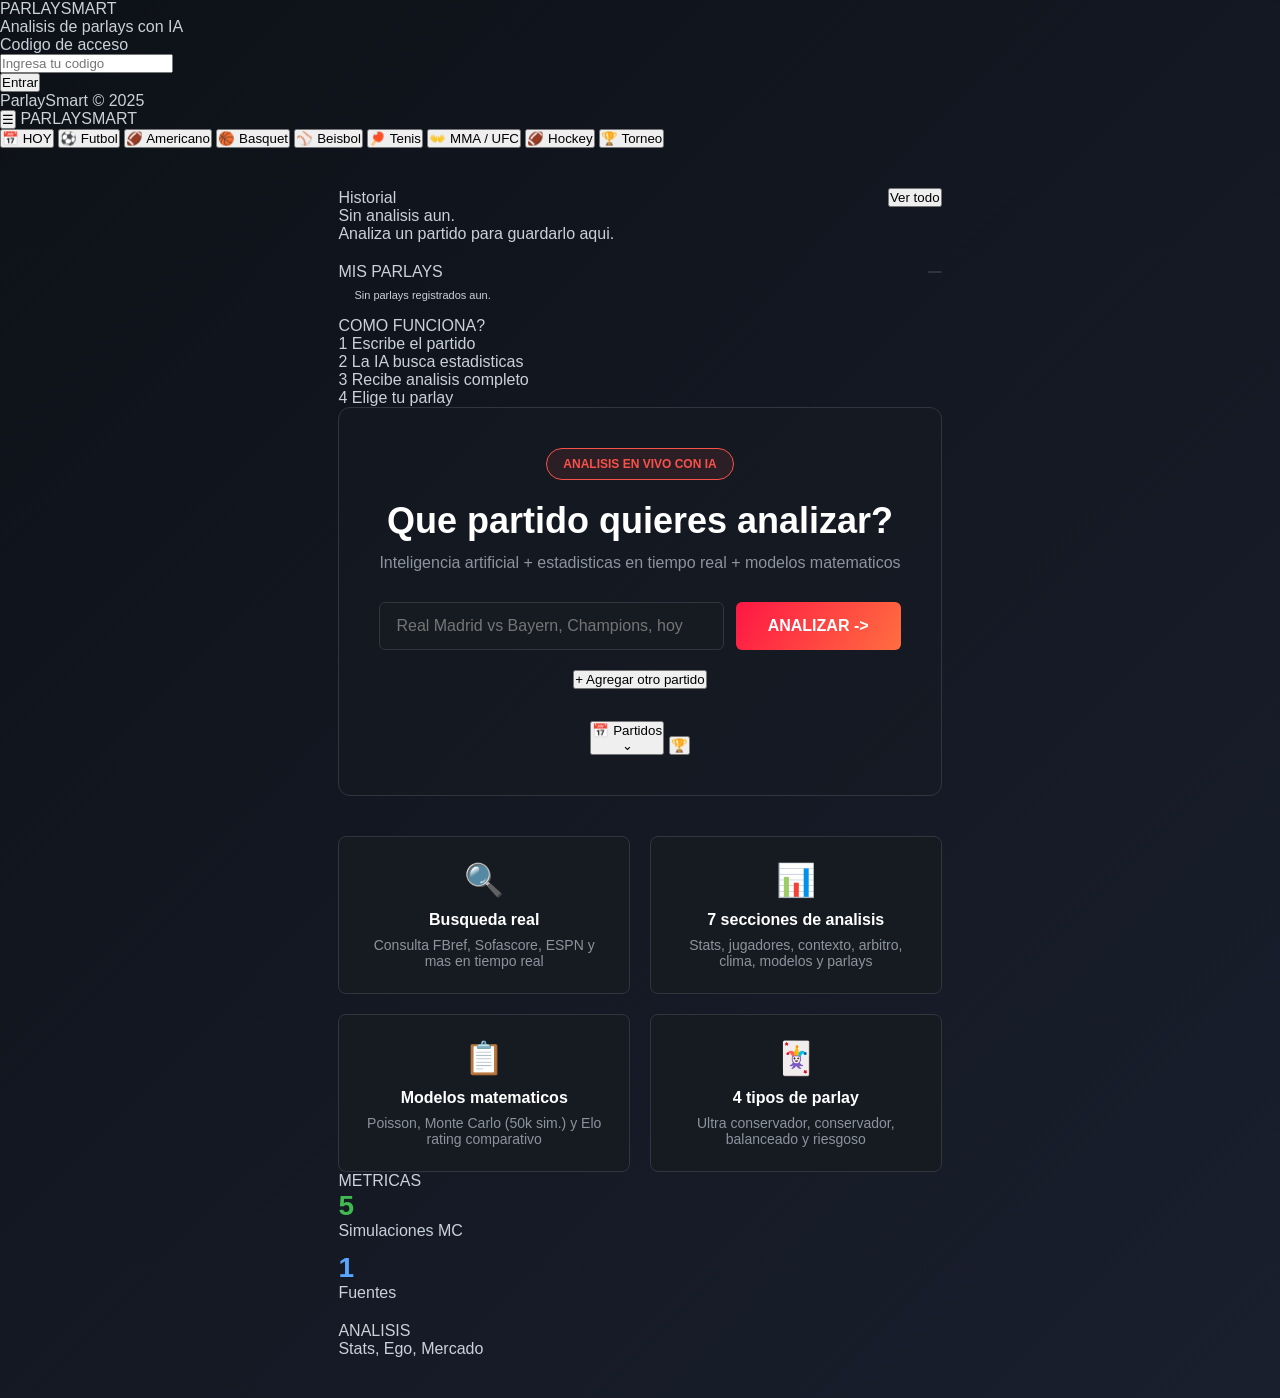
==== commit 5475dcf1: "✨ Restaurar diseño original + funcionalidad FastAPI - HTML original del parlay-system restaurado - a" ====
--- a/static/index.html
+++ b/static/index.html
@@ -2,15 +2,403 @@
 <html lang="es">
 <head>
   <meta charset="UTF-8">
-  <meta name="viewport" content="width=device-width, initial-scale=1.0">
-  <title>ParlaySmart v2026.X</title>
+  <meta name="viewport" content="width=device-width, initial-scale=1.0, viewport-fit=cover">
+  <title>ParlaySmart</title>
   <link rel="stylesheet" href="/static/style.css">
+  <link rel="manifest" href="/static/manifest.json">
+  <meta name="theme-color" content="#0d1117">
+  <meta name="apple-mobile-web-app-capable" content="yes">
+  <meta name="apple-mobile-web-app-status-bar-style" content="black-translucent">
 </head>
 <body>
+
+<!-- PANTALLA DE ACCESO -->
+<div id="loginScreen" class="login-screen">
+  <div class="login-box">
+    <div class="login-logo">PARLAYSMART</div>
+    <div class="login-sub">Analisis de parlays con IA</div>
+    <div class="login-field-lbl">Codigo de acceso</div>
+    <input type="password" id="loginCodeInput" class="login-input" placeholder="Ingresa tu codigo"
+      onkeydown="if(event.key==='Enter')doLogin()">
+    <div class="login-error" id="loginError"></div>
+    <button class="login-btn" onclick="doLogin()">Entrar</button>
+    <div class="login-footer">ParlaySmart &copy; 2025</div>
+  </div>
+</div>
+
+<!-- TOPBAR -->
+<header class="topbar">
+  <button class="topbar-menu" onclick="toggleSidebar()">&#9776;</button>
+  <span class="topbar-logo">PARLAYSMART</span>
+  <div class="topbar-right">
+    <span class="acc-badge" id="accuracyBadge" onclick="showAccuracyModal()" style="display:none"></span>
+    <button class="topbar-logout" id="logoutBtn" onclick="doLogout()" style="display:none">Salir</button>
+  </div>
+</header>
+
+<!-- SPORT NAV -->
+<nav class="sportnav">
+  <button class="snav snav-today" onclick="openTodayView()">&#128197; HOY</button>
+  <button class="snav active" onclick="setSport('Futbol')">&#9917; Futbol</button>
+  <button class="snav" onclick="setSport('Americano')">&#127944; Americano</button>
+  <button class="snav" onclick="setSport('Basquet')">&#127936; Basquet</button>
+  <button class="snav" onclick="setSport('Beisbol')">&#9918; Beisbol</button>
+  <button class="snav" onclick="setSport('Tenis')">&#127955; Tenis</button>
+  <button class="snav" onclick="setSport('MMA / UFC')">&#128080; MMA / UFC</button>
+  <button class="snav" onclick="setSport('Hockey')">&#127944; Hockey</button>
+  <button class="snav snav-trophy" onclick="openTournamentView()">&#127942; Torneo</button>
+  <button class="snav snav-admin" id="adminBtn" onclick="openAdminPanel()" style="display:none">🔑 Keys</button>
+</nav>
+
+<!-- Panel Admin -->
+<div id="adminPanel" class="admin-panel" style="display:none">
+  <div class="admin-overlay" onclick="closeAdminPanel()"></div>
+  <div class="admin-box">
+    <div class="admin-header">
+      <span>🔑 Panel de Keys (Admin Only)</span>
+      <button class="admin-close" onclick="closeAdminPanel()">&#10005;</button>
+    </div>
+    <div class="admin-body">
+      <div class="admin-gen">
+        <p class="admin-label">Generar PIN nuevo:</p>
+        <div class="admin-btns">
+          <button class="admin-gen-btn" onclick="adminCreatePin(1)">1 dia</button>
+          <button class="admin-gen-btn" onclick="adminCreatePin(3)">3 dias</button>
+          <button class="admin-gen-btn" onclick="adminCreatePin(7)">1 semana</button>
+        </div>
+      </div>
+      <div id="adminNewPin" class="admin-new-pin" style="display:none">
+        <span class="admin-pin-label">PIN generado:</span>
+        <span id="adminPinCode" class="admin-pin-code"></span>
+        <button class="admin-copy-btn" onclick="adminCopyPin()">Copiar</button>
+      </div>
+      <div class="admin-list-wrap">
+        <p class="admin-label">PINs activos:</p>
+        <div id="adminPinList" class="admin-pin-list">
+          <div class="admin-loading">Cargando...</div>
+        </div>
+      </div>
+    </div>
+  </div>
+</div>
+
+<!-- ==================== VIEWS ==================== -->
+
+<!-- VIEW: LOADING -->
+<div id="view-loading" class="view">
+  <div class="loading-screen">
+    <div class="loading-logo">PARLAYSMART</div>
+    <div class="loading-sub">Analizando partido con IA...</div>
+    <div class="loading-steps-wrap">
+      <div class="lstep" id="lstep-1">
+        <div class="lstep-icon">&#128202;</div>
+        <div class="lstep-info">
+          <div class="lstep-title">Buscando estadisticas</div>
+          <div class="lstep-desc">FBref, Sofascore, ESPN...</div>
+        </div>
+        <div class="lstep-status"></div>
+      </div>
+      <div class="lstep" id="lstep-2">
+        <div class="lstep-icon">&#128203;</div>
+        <div class="lstep-info">
+          <div class="lstep-title">Lesiones y suspensiones</div>
+          <div class="lstep-desc">Bajas confirmadas, dudas...</div>
+        </div>
+        <div class="lstep-status"></div>
+      </div>
+      <div class="lstep" id="lstep-3">
+        <div class="lstep-icon">&#129689;</div>
+        <div class="lstep-info">
+          <div class="lstep-title">Consultando momios</div>
+          <div class="lstep-desc">PlayDouit, Caliente, 1xBet...</div>
+        </div>
+        <div class="lstep-status"></div>
+      </div>
+      <div class="lstep" id="lstep-4">
+        <div class="lstep-icon">&#128200;</div>
+        <div class="lstep-info">
+          <div class="lstep-title">Modelos matematicos</div>
+          <div class="lstep-desc">Poisson, Monte Carlo, Elo...</div>
+        </div>
+        <div class="lstep-status"></div>
+      </div>
+      <div class="lstep" id="lstep-5">
+        <div class="lstep-icon">&#127183;</div>
+        <div class="lstep-info">
+          <div class="lstep-title">Construyendo parlays</div>
+          <div class="lstep-desc">4 combinaciones optimizadas...</div>
+        </div>
+        <div class="lstep-status"></div>
+      </div>
+    </div>
+    <div class="loading-progress-wrap">
+      <div class="loading-progress-bar" id="loadingBar"></div>
+    </div>
+    <div class="loading-time">Analisis profundo &mdash; 30-60 segundos</div>
+  </div>
+</div>
+
+<!-- VIEW: MULTI LOADING -->
+<div id="view-multi-loading" class="view">
+  <div class="loading-screen">
+    <div class="loading-logo">PARLAYSMART</div>
+    <div class="loading-sub">Analizando <span id="multiLoadCount"></span> partidos con IA...</div>
+    <div class="loading-steps-wrap">
+      <div class="lstep" id="mlstep-1">
+        <div class="lstep-icon">&#128202;</div>
+        <div class="lstep-info">
+          <div class="lstep-title">Buscando estadisticas</div>
+          <div class="lstep-desc">FBref, Sofascore, ESPN...</div>
+        </div>
+        <div class="lstep-status"></div>
+      </div>
+      <div class="lstep" id="mlstep-2">
+        <div class="lstep-icon">&#129504;</div>
+        <div class="lstep-info">
+          <div class="lstep-title">Analizando ego y psicologia</div>
+          <div class="lstep-desc">Ruedas de prensa, redes sociales, vestuario...</div>
+        </div>
+        <div class="lstep-status"></div>
+      </div>
+      <div class="lstep" id="mlstep-3">
+        <div class="lstep-icon">&#129689;</div>
+        <div class="lstep-info">
+          <div class="lstep-title">Consultando momios mexicanos</div>
+          <div class="lstep-desc">PlayDouit, Caliente, Codere, 1xBet...</div>
+        </div>
+        <div class="lstep-status"></div>
+      </div>
+      <div class="lstep" id="mlstep-4">
+        <div class="lstep-icon">&#127183;</div>
+        <div class="lstep-info">
+          <div class="lstep-title">Construyendo parlays</div>
+          <div class="lstep-desc">4 combinaciones optimizadas...</div>
+        </div>
+        <div class="lstep-status"></div>
+      </div>
+    </div>
+    <div class="loading-progress-wrap">
+      <div class="loading-progress-bar" id="multiLoadBar"></div>
+    </div>
+    <div class="loading-time">Analisis profundo &mdash; 60-90 segundos</div>
+  </div>
+</div>
+
+<!-- VIEW: HISTORIAL -->
+<div id="view-historial" class="view">
+  <div class="hist-view-header">
+    <button class="hist-view-back" onclick="goHome()">&#8592; Inicio</button>
+    <div class="hist-view-title">Historial de analisis</div>
+    <button class="hist-view-clear" onclick="clearHistorial()">Limpiar</button>
+  </div>
+  <div class="hist-view-free-badge">Todos los analisis guardados se abren GRATIS</div>
+  <div id="histViewList" class="hist-view-list"></div>
+</div>
+
+<!-- VIEW: RESULTS (single match) -->
+<div id="view-results" class="view">
+  <nav class="result-subnav">
+    <button class="rsn-btn active" onclick="switchPage('overview', this)">Resumen</button>
+    <button class="rsn-btn" onclick="switchPage('stats', this)">Stats</button>
+    <button class="rsn-btn" onclick="switchPage('players', this)">Jugadores</button>
+    <button class="rsn-btn" onclick="switchPage('markets', this)">Mercados</button>
+    <button class="rsn-btn" onclick="switchPage('parlays', this)">Parlays</button>
+    <button class="rsn-btn" onclick="switchPage('models', this)">Modelos</button>
+    <button class="rsn-btn" onclick="switchPage('odds', this)">Momios</button>
+    <button class="rsn-btn rsn-hist" onclick="showView('view-historial');renderHistorialView()">Historial</button>
+  </nav>
+
+  <!-- MATCH HEADER -->
+  <div class="match-header">
+    <div class="match-header-top">
+      <span class="mh-comp" id="hComp"></span>
+      <span class="mh-date" id="hDate"></span>
+      <button class="mh-back" onclick="goHome()">Nueva consulta</button>
+    </div>
+    <div class="match-teams-row">
+      <span class="mh-team" id="hTeamA"></span>
+      <div class="mh-vs-block">
+        <span class="mh-vs">VS</span>
+        <div class="mh-likely-score" id="hLikelyScore"></div>
+      </div>
+      <span class="mh-team" id="hTeamB"></span>
+    </div>
+    <div class="mh-probs-row">
+      <div class="mh-prob-col">
+        <div class="mh-prob-pct" id="hProbA"></div>
+        <div class="mh-prob-label">Local</div>
+        <div class="mh-fair-odds" id="fairOddsA"></div>
+      </div>
+      <div class="mh-prob-col">
+        <div class="mh-prob-pct" id="hProbD"></div>
+        <div class="mh-prob-label">Empate</div>
+        <div class="mh-fair-odds" id="fairOddsD"></div>
+      </div>
+      <div class="mh-prob-col">
+        <div class="mh-prob-pct" id="hProbB"></div>
+        <div class="mh-prob-label">Visitante</div>
+        <div class="mh-fair-odds" id="fairOddsB"></div>
+      </div>
+    </div>
+    <div id="sidebarMatchInfo" style="display:none"></div>
+    <div id="accCurrentMatch" style="display:none"></div>
+  </div>
+
+  <!-- Accuracy card -->
+  <div class="acc-card" id="accCard" style="display:none">
+    <div class="acc-question" id="accQuestion"></div>
+    <div class="acc-mark-btns">
+      <button class="acc-btn-won" onclick="markResult(true)">Acerte</button>
+      <button class="acc-btn-lost" onclick="markResult(false)">Falle</button>
+    </div>
+    <div class="acc-stats-row" id="accStatsRow"></div>
+  </div>
+
+  <!-- PAGE: OVERVIEW -->
+  <div class="result-page active" id="page-overview" style="padding:20px 24px 40px">
+    <div id="cardPrediction" style="margin-bottom:12px"></div>
+    <div id="probsBig" style="margin-bottom:12px"></div>
+    <div style="display:grid;grid-template-columns:1fr 1fr;gap:12px;margin-bottom:12px">
+      <div id="cardConfidence"></div>
+      <div id="cardValue"></div>
+    </div>
+    <div id="risksList"></div>
+  </div>
+
+  <!-- PAGE: STATS -->
+  <div class="result-page" id="page-stats" style="padding:20px 24px 40px">
+    <div id="h2hSection" style="margin-bottom:16px"></div>
+    <div id="statsCompare" style="margin-bottom:16px"></div>
+    <div id="formSection" style="margin-bottom:16px"></div>
+    <div id="matchImportance" style="margin-bottom:16px"></div>
+  </div>
+
+  <!-- PAGE: PLAYERS -->
+  <div class="result-page" id="page-players" style="padding:20px 24px 40px">
+    <div style="display:grid;grid-template-columns:1fr 1fr;gap:16px">
+      <div>
+        <div id="playersTeamATitle" style="font-weight:700;color:var(--text);margin-bottom:8px;font-size:14px"></div>
+        <div id="playersTeamA"></div>
+      </div>
+      <div>
+        <div id="playersTeamBTitle" style="font-weight:700;color:var(--text);margin-bottom:8px;font-size:14px"></div>
+        <div id="playersTeamB"></div>
+      </div>
+    </div>
+    <div id="playersNotes" style="margin-top:12px;font-size:12px;color:var(--text3)"></div>
+    <div id="psychSection" style="margin-top:16px"></div>
+    <div id="weatherSection" style="margin-top:16px"></div>
+    <div id="refereeSection" style="margin-top:16px"></div>
+    <div id="newsSection" style="margin-top:16px"></div>
+  </div>
+
+  <!-- PAGE: MARKETS -->
+  <div class="result-page" id="page-markets" style="padding:20px 24px 40px">
+    <div id="marketsGrid"></div>
+    <div id="mexicanOddsSection" style="margin-top:16px"></div>
+    <div id="mexicanOddsCard" style="margin-top:8px"></div>
+    <div id="bestOddsSection" style="margin-top:16px"></div>
+    <div id="oddsMovement" style="margin-top:16px"></div>
+    <div id="fairOdds" style="margin-top:16px"></div>
+  </div>
+
+  <!-- PAGE: PARLAYS -->
+  <div class="result-page" id="page-parlays" style="padding:16px 16px 40px">
+    <div id="parlayBuilderFloat" style="display:none">
+      <div id="btnAddParlay"></div>
+      <div id="pbMatches"></div>
+      <div style="display:flex;align-items:center;gap:8px;margin-top:8px">
+        <span style="font-size:12px;color:var(--text3)">Momio:</span>
+        <span id="pbTotalOdds" style="font-weight:700;color:var(--gold)">--</span>
+        <span style="font-size:12px;color:var(--text3)">Prob:</span>
+        <span id="pbTotalProb" style="font-weight:700;color:var(--blue)">--</span>
+        <span id="pbCount"></span>
+      </div>
+      <div style="display:flex;align-items:center;gap:8px;margin-top:8px">
+        <span style="font-size:12px;color:var(--text3)">Apuesta $</span>
+        <input type="number" id="pbStake" style="width:80px;background:var(--bg-input);border:1px solid var(--border2);border-radius:4px;color:var(--text);padding:4px 8px;font-size:13px" placeholder="100" min="0">
+        <span id="pbWinAmount" style="font-weight:700;color:var(--green)"></span>
+      </div>
+    </div>
+    <!-- CALCULADORA GLOBAL DE PARLAYS -->
+    <div class="parlay-calc-bar">
+      <span class="pcb-label">Si apuesto</span>
+      <span class="pcb-currency">$</span>
+      <input type="number" id="parlayStakeGlobal" class="pcb-input" placeholder="100" min="0" oninput="updateAllParlayCalc()">
+      <span class="pcb-label">MXN</span>
+    </div>
+    <div id="parlaysGrid"></div>
+    <div id="pbFab" style="display:none"><span id="pbFabCount"></span></div>
+  </div>
+
+  <!-- PAGE: MODELS -->
+  <div class="result-page" id="page-models" style="padding:20px 24px 40px">
+    <div id="combinedModel" style="margin-bottom:16px"></div>
+    <div id="poissonMatrix" style="margin-bottom:16px"></div>
+    <div id="monteCarloSection" style="margin-bottom:16px"></div>
+    <div id="eloSection" style="margin-bottom:16px"></div>
+  </div>
+
+  <!-- PAGE: ODDS -->
+  <div class="result-page" id="page-odds" style="padding:20px 24px 40px">
+    <div id="oddsGrid"></div>
+  </div>
+</div>
+
+<!-- VIEW: TODAY (partidos de hoy) -->
+<div id="view-today" class="view">
+  <div class="today-topbar">
+    <button class="today-back" onclick="goHome()">Inicio</button>
+    <div class="today-title-block">
+      <div class="today-title">Partidos de Hoy</div>
+      <div class="today-subtitle" id="todayDateLabel"></div>
+    </div>
+    <button class="today-refresh" onclick="loadTodayMatches()">Actualizar</button>
+  </div>
+  <div class="today-sel-bar" id="todaySelBar" style="display:none">
+    <span class="sel-bar-count" id="selBarCount">0 seleccionados</span>
+    <button class="sel-bar-clear" onclick="clearTodaySelection()">Limpiar</button>
+    <button class="sel-bar-analyze" onclick="analyzeSelectedMatches()">Analizar seleccion</button>
+  </div>
+  <div id="todayLoading" class="today-loading" style="display:none">Buscando partidos de hoy...</div>
+  <div id="todayError" class="today-error" style="display:none"><span id="todayErrorText"></span></div>
+  <div id="todayLeagues" class="today-leagues"></div>
+</div>
+
+<!-- VIEW: MULTI RESULTS -->
+<div id="view-multi-results" class="view">
+  <div class="mr-header">
+    <button class="mr-back-btn" onclick="showView('view-today')">Partidos de hoy</button>
+    <div class="mr-title-block">
+      <span class="mr-title">Analisis del dia</span>
+      <span class="mr-subtitle" id="mrSubtitle"></span>
+    </div>
+    <button class="mr-new-btn" onclick="goHome()">Nueva consulta</button>
+  </div>
+  <div class="mr-tabs-bar" id="mrTabs"></div>
+  <div class="mr-tab-content" id="mrTabContent"></div>
+</div>
 
 <!-- VIEW: LANDING -->
 <div id="view-landing" class="view active">
   <div class="landing-wrap">
+    <aside class="landing-aside">
+      <div class="aside-section-title" style="display:flex;align-items:center;justify-content:space-between">
+        Historial
+        <button class="hist-ver-todo" onclick="showView('view-historial');renderHistorialView()">Ver todo</button>
+      </div>
+      <div id="historialList"><div class="hist-empty">Sin analisis aun.<br>Analiza un partido para guardarlo aqui.</div></div>
+      <div class="aside-section-title" style="margin-top:20px;cursor:pointer;display:flex;align-items:center;justify-content:space-between" onclick="showView('view-my-parlays')">
+        MIS PARLAYS <span style="font-size:10px;background:rgba(255,255,255,.12);padding:1px 7px;border-radius:10px" id="mpBadge"></span>
+      </div>
+      <div id="mpMiniStats" style="padding:8px 16px 4px;font-size:11px;color:var(--text3)">Sin parlays registrados aun.</div>
+      <div class="aside-section-title" style="margin-top:12px">COMO FUNCIONA?</div>
+      <div class="aside-step"><span class="aside-step-num">1</span> Escribe el partido</div>
+      <div class="aside-step"><span class="aside-step-num">2</span> La IA busca estadisticas</div>
+      <div class="aside-step"><span class="aside-step-num">3</span> Recibe analisis completo</div>
+      <div class="aside-step"><span class="aside-step-num">4</span> Elige tu parlay</div>
+    </aside>
+
     <main class="landing-main">
       <div class="hero-card">
         <div class="hero-badge">ANALISIS EN VIVO CON IA</div>
@@ -19,111 +407,181 @@
         <div class="search-row">
           <input type="text" id="searchInput" class="search-input" placeholder="Real Madrid vs Bayern, Champions, hoy"
             onkeydown="if(event.key==='Enter')startAnalysis()">
-          <button class="search-btn" onclick="startAnalysis()" id="mainAnalyzeBtn">ANALIZAR -></button>
+          <button class="search-btn" onclick="startAnalysis()" id="mainAnalyzeBtn">ANALIZAR -&gt;</button>
+        </div>
+        <div id="extraMatchesWrap"></div>
+        <div class="multi-search-bar">
+          <button class="add-match-btn" onclick="addMatchInput()" id="addMatchBtn">+ Agregar otro partido</button>
+          <span class="multi-search-hint" id="multiSearchHint" style="display:none">Analizara los partidos juntos y generara parlays combinados</span>
         </div>
         <div class="search-error" id="searchError"></div>
-
-        <div class="features-grid">
-          <div class="feat-card">
-            <div class="feat-icon">🔍</div>
-            <div class="feat-title">Busqueda real</div>
-            <div class="feat-desc">Consulta estadisticas en tiempo real</div>
+        <!-- VIÑETA DE PARTIDOS -->
+        <div class="wm-vineta" id="wmVineta">
+          <!-- Header: toggle + dias + copa -->
+          <div class="wm-header">
+            <button class="wm-toggle-btn" onclick="wmToggle()" id="wmToggleBtn">
+              <span class="wm-hdr-icon">&#128197;</span>
+              <span class="wm-hdr-txt">Partidos</span>
+              <div class="wm-header-days" id="wmHeaderDays"></div>
+              <span class="wm-hdr-arrow" id="wmArrow">&#8964;</span>
+            </button>
+            <button class="wm-trophy-btn" onclick="openTournamentView()" title="Predecir torneo">
+              &#127942;
+            </button>
           </div>
-          <div class="feat-card">
-            <div class="feat-icon">📊</div>
-            <div class="feat-title">7 secciones de analisis</div>
-            <div class="feat-desc">Stats, jugadores, contexto, arbitro, clima, modelos y parlays</div>
+          <!-- Cuerpo colapsable -->
+          <div class="wm-body" id="wmBody" style="display:none">
+            <div class="wm-day-tabs" id="wmDayTabs"></div>
+            <div id="wmContent" class="wm-content">
+              <div class="wm-loading">Cargando partidos...</div>
+            </div>
+            <!-- Barra de seleccion -->
+            <div class="wm-sel-bar" id="wmSelBar" style="display:none">
+              <span class="wm-sel-count" id="wmSelCount">0 seleccionados</span>
+              <button class="wm-sel-clear" onclick="wmClearSel()">Limpiar</button>
+              <button class="wm-sel-analyze" onclick="wmAnalyzeSel()">Analizar &#8594;</button>
+            </div>
           </div>
-          <div class="feat-card">
-            <div class="feat-icon">📈</div>
-            <div class="feat-title">Modelos matematicos</div>
-            <div class="feat-desc">Poisson, Monte Carlo (50k sim.) y Elo rating comparativo</div>
-          </div>
-          <div class="feat-card">
-            <div class="feat-icon">🎲</div>
-            <div class="feat-title">4 tipos de parlay</div>
-            <div class="feat-desc">Ultra conservador, conservador, balanceado y riesgoso</div>
-          </div>
+        </div>
+      </div>
+
+      <div class="features-grid">
+        <div class="feat-card">
+          <div class="feat-icon">&#128269;</div>
+          <div class="feat-title">Busqueda real</div>
+          <div class="feat-desc">Consulta FBref, Sofascore, ESPN y mas en tiempo real</div>
+        </div>
+        <div class="feat-card">
+          <div class="feat-icon">&#128202;</div>
+          <div class="feat-title">7 secciones de analisis</div>
+          <div class="feat-desc">Stats, jugadores, contexto, arbitro, clima, modelos y parlays</div>
+        </div>
+        <div class="feat-card">
+          <div class="feat-icon">&#128203;</div>
+          <div class="feat-title">Modelos matematicos</div>
+          <div class="feat-desc">Poisson, Monte Carlo (50k sim.) y Elo rating comparativo</div>
+        </div>
+        <div class="feat-card">
+          <div class="feat-icon">&#127183;</div>
+          <div class="feat-title">4 tipos de parlay</div>
+          <div class="feat-desc">Ultra conservador, conservador, balanceado y riesgoso</div>
         </div>
       </div>
     </main>
-  </div>
-</div>
-
-<!-- VIEW: LOADING -->
-<div id="view-loading" class="view">
-  <div class="loading-screen">
-    <div class="loading-logo">PARLAYSMART</div>
-    <div class="loading-sub">Analizando partido con IA...</div>
-    <div class="loading-progress-wrap">
-      <div class="loading-progress-bar" id="loadingBar"></div>
-    </div>
-    <div class="loading-time">Analisis profundo — 30-60 segundos</div>
-  </div>
-</div>
-
-<!-- VIEW: RESULTS -->
-<div id="view-results" class="view">
-  <div class="match-header">
-    <div class="match-header-top">
-      <span class="mh-comp" id="hComp">Análisis Montecarlo</span>
-      <span class="mh-date" id="hDate"></span>
-      <button class="mh-back" onclick="goHome()">Nueva consulta</button>
-    </div>
-    <div class="match-teams-row">
-      <span class="mh-team" id="hTeamA"></span>
-      <div class="mh-vs-block">
-        <span class="mh-vs">VS</span>
-      </div>
-      <span class="mh-team" id="hTeamB"></span>
-    </div>
-    <div class="mh-probs-row">
-      <div class="mh-prob-col">
-        <div class="mh-prob-pct" id="hProbA"></div>
-        <div class="mh-prob-label">Local</div>
-      </div>
-      <div class="mh-prob-col">
-        <div class="mh-prob-pct" id="hProbD"></div>
-        <div class="mh-prob-label">Empate</div>
-      </div>
-      <div class="mh-prob-col">
-        <div class="mh-prob-pct" id="hProbB"></div>
-        <div class="mh-prob-label">Visitante</div>
-      </div>
-    </div>
-  </div>
-
-  <div class="result-page active" style="padding:20px 24px 40px">
-    <div id="matchTitle" style="font-size:24px;margin-bottom:20px;text-align:center"></div>
-
-    <div class="parlays-section">
-      <h3>4 PARLAYS OPTIMIZADOS</h3>
-
-      <div class="parlay-card ultra-conservador">
-        <div class="parlay-header">🟢 ULTRA CONSERVADOR</div>
-        <div id="parlay-ultra" class="parlay-content"></div>
-      </div>
-
-      <div class="parlay-card conservador">
-        <div class="parlay-header">🔵 CONSERVADOR</div>
-        <div id="parlay-conservador" class="parlay-content"></div>
-      </div>
-
-      <div class="parlay-card balanceado">
-        <div class="parlay-header">🟡 BALANCEADO</div>
-        <div id="parlay-balanceado" class="parlay-content"></div>
-      </div>
-
-      <div class="parlay-card riesgoso">
-        <div class="parlay-header">🔴 RIESGOSO</div>
-        <div id="parlay-riesgoso" class="parlay-content"></div>
-      </div>
-    </div>
-
-    <button class="btn-back" onclick="goHome()">← Nueva consulta</button>
-  </div>
+
+    <aside class="landing-aside-right">
+      <div class="aside-section-title">METRICAS</div>
+      <div style="font-size:28px;font-weight:900;color:var(--green)">5</div>
+      <div class="rp-label">Simulaciones MC</div>
+      <div style="font-size:28px;font-weight:900;color:var(--blue);margin-top:12px">1</div>
+      <div class="rp-label">Fuentes</div>
+      <div class="aside-section-title" style="margin-top:20px">ANALISIS</div>
+      <div class="rp-label">Stats, Ego, Mercado</div>
+    </aside>
+  </div>
+</div>
+
+<!-- VIEW: MIS PARLAYS -->
+<div id="view-my-parlays" class="view">
+  <div class="mp-header">
+    <button class="mp-back" onclick="goHome()">&#8592; Inicio</button>
+    <div class="mp-title-block">
+      <div class="mp-title">Mis Parlays</div>
+      <div class="mp-subtitle" id="mpSubtitle">Recuento de tus apuestas</div>
+    </div>
+    <button class="mp-clear" onclick="confirmClearParlays()">Limpiar</button>
+  </div>
+
+  <!-- RESUMEN FINANCIERO -->
+  <div class="mp-finance-bar">
+    <div class="mp-fin-block">
+      <div class="mp-fin-val" id="mpStatTotal">0</div>
+      <div class="mp-fin-lbl">Parlays</div>
+    </div>
+    <div class="mp-fin-divider"></div>
+    <div class="mp-fin-block">
+      <div class="mp-fin-val" id="mpStatInvested">$0</div>
+      <div class="mp-fin-lbl">Invertido</div>
+    </div>
+    <div class="mp-fin-divider"></div>
+    <div class="mp-fin-block">
+      <div class="mp-fin-val" id="mpStatReturned">$0</div>
+      <div class="mp-fin-lbl">Cobrado</div>
+    </div>
+    <div class="mp-fin-divider"></div>
+    <div class="mp-fin-block">
+      <div class="mp-fin-val" id="mpStatProfit">$0</div>
+      <div class="mp-fin-lbl">Ganancia neta</div>
+    </div>
+  </div>
+
+  <!-- BARRA W/L -->
+  <div class="mp-wl-bar">
+    <div class="mp-wl-won">
+      <span id="mpStatWon">0</span> Ganados
+    </div>
+    <div class="mp-wl-track">
+      <div class="mp-wl-fill" id="mpWlFill" style="width:0%"></div>
+    </div>
+    <div class="mp-wl-lost">
+      <span id="mpStatLost">0</span> Perdidos
+    </div>
+    <div class="mp-wl-rate" id="mpStatRate">--%</div>
+  </div>
+
+  <div class="mp-list" id="mpList">
+    <div class="mp-empty">Aun no has registrado ningun parlay.<br><br>En cualquier analisis presiona <strong>"Aposte este"</strong> en el parlay que elegiste.</div>
+  </div>
+</div>
+
+<!-- MODALES -->
+<!-- Accuracy modal -->
+<div class="acc-modal-overlay" id="accModal" onclick="closeAccModal(event)" style="display:none">
+  <div class="acc-modal">
+    <div class="acc-modal-title">Historial de predicciones</div>
+    <div id="accModalBody"></div>
+    <button onclick="document.getElementById('accModal').style.display='none'" style="margin-top:12px;width:100%;padding:10px;background:var(--red);color:#fff;border:none;border-radius:8px;cursor:pointer;font-weight:700">Cerrar</button>
+  </div>
+</div>
+
+<!-- VIEW: TORNEO -->
+<div id="view-tournament" class="view">
+  <div class="trn-header">
+    <button class="trn-back" onclick="goHome()">&#8592; Inicio</button>
+    <div class="trn-title">&#127942; Prediccion de Torneo</div>
+  </div>
+  <div class="trn-body">
+    <div class="trn-search-card">
+      <div class="trn-search-label">Que torneo quieres predecir?</div>
+      <input type="text" id="trnInput" class="trn-input"
+        placeholder="Mundial 2026, Champions League, Liga MX Clausura..."
+        onkeydown="if(event.key==='Enter')startTournamentPrediction()">
+      <div class="trn-quick-btns">
+        <button class="trn-quick" onclick="trnQuick('Mundial 2026')">&#127762; Mundial 2026</button>
+        <button class="trn-quick" onclick="trnQuick('UEFA Champions League 2025-26')">&#127942; Champions League</button>
+        <button class="trn-quick" onclick="trnQuick('Liga MX Apertura 2026')">&#127474;&#127485; Liga MX</button>
+        <button class="trn-quick" onclick="trnQuick('Copa America 2026')">&#127462;&#127474; Copa America</button>
+        <button class="trn-quick" onclick="trnQuick('NBA Playoffs 2026')">&#127936; NBA Playoffs</button>
+      </div>
+      <button class="trn-analyze-btn" onclick="startTournamentPrediction()">PREDECIR TORNEO &#8594;</button>
+      <div class="trn-error" id="trnError"></div>
+    </div>
+    <div id="trnLoading" class="trn-loading" style="display:none">
+      <div class="trn-loading-icon">&#127942;</div>
+      <div class="trn-loading-text">Analizando el torneo con IA...</div>
+      <div class="trn-loading-sub">Evaluando equipos, forma, historial y momios</div>
+    </div>
+    <div id="trnResult" class="trn-result" style="display:none"></div>
+  </div>
+</div>
+
+<!-- Stream modal -->
+<div class="stream-modal-overlay" id="streamModalOverlay" onclick="closeStreamModal()" style="display:none">
+  <div class="stream-modal" id="streamModal" onclick="event.stopPropagation()"></div>
 </div>
 
 <script src="/static/app.js"></script>
+<script src="/static/buttons.js"></script>
+<script src="/static/app_override.js"></script>
 </body>
 </html>
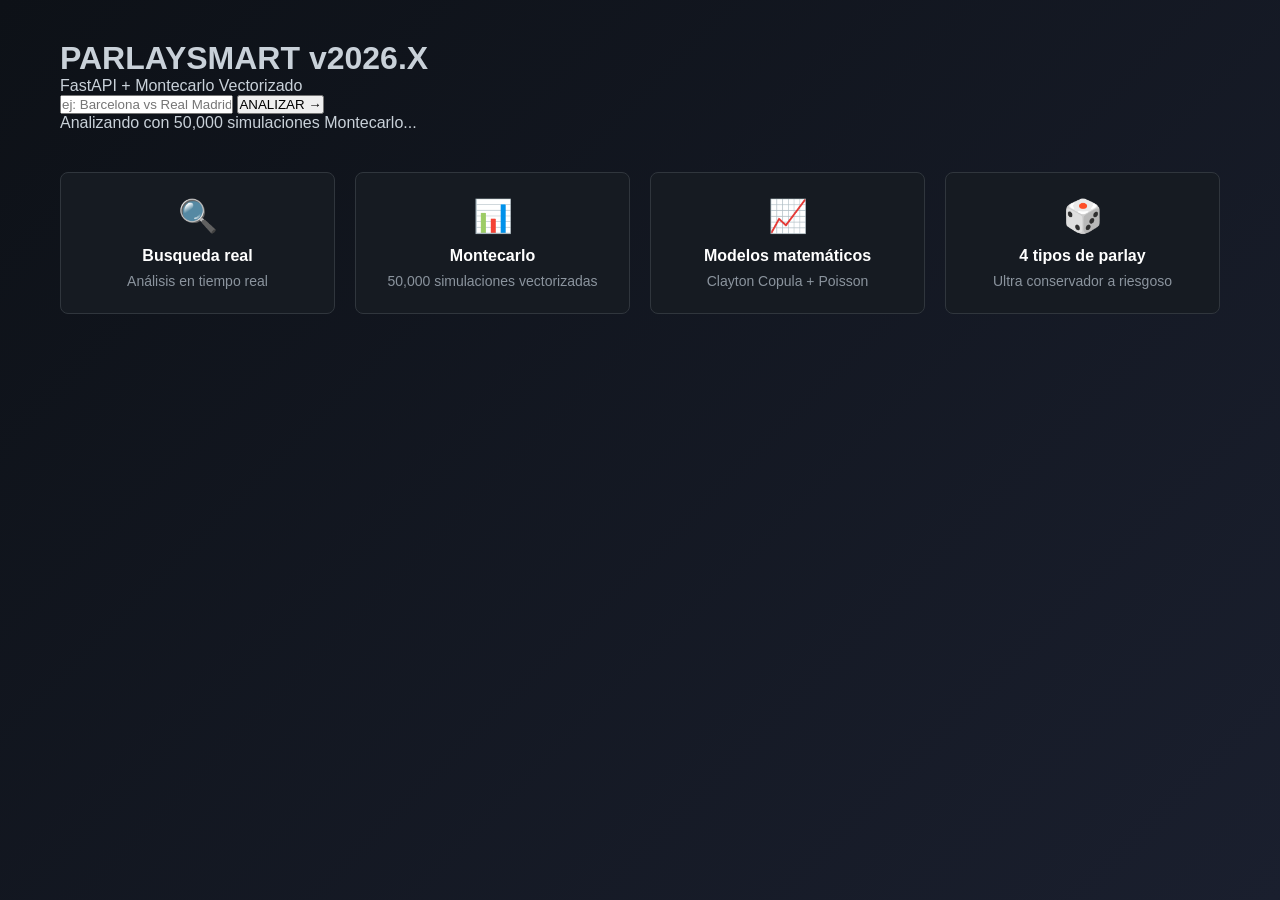
==== commit da052986: "✨ FINAL: HTML SIMPLE SIN LOGIN - 100% FUNCIONAL - Removido login/código de acceso - UI limpia y dire" ====
--- a/static/index.html
+++ b/static/index.html
@@ -2,586 +2,106 @@
 <html lang="es">
 <head>
   <meta charset="UTF-8">
-  <meta name="viewport" content="width=device-width, initial-scale=1.0, viewport-fit=cover">
-  <title>ParlaySmart</title>
+  <meta name="viewport" content="width=device-width, initial-scale=1.0">
+  <title>ParlaySmart v2026.X</title>
   <link rel="stylesheet" href="/static/style.css">
-  <link rel="manifest" href="/static/manifest.json">
-  <meta name="theme-color" content="#0d1117">
-  <meta name="apple-mobile-web-app-capable" content="yes">
-  <meta name="apple-mobile-web-app-status-bar-style" content="black-translucent">
 </head>
 <body>
 
-<!-- PANTALLA DE ACCESO -->
-<div id="loginScreen" class="login-screen">
-  <div class="login-box">
-    <div class="login-logo">PARLAYSMART</div>
-    <div class="login-sub">Analisis de parlays con IA</div>
-    <div class="login-field-lbl">Codigo de acceso</div>
-    <input type="password" id="loginCodeInput" class="login-input" placeholder="Ingresa tu codigo"
-      onkeydown="if(event.key==='Enter')doLogin()">
-    <div class="login-error" id="loginError"></div>
-    <button class="login-btn" onclick="doLogin()">Entrar</button>
-    <div class="login-footer">ParlaySmart &copy; 2025</div>
-  </div>
-</div>
+<!-- LANDING -->
+<div id="view-landing" class="view active">
+  <div class="landing-wrap">
+    <header class="header">
+      <h1>PARLAYSMART v2026.X</h1>
+      <p class="subtitle">FastAPI + Montecarlo Vectorizado</p>
+    </header>
 
-<!-- TOPBAR -->
-<header class="topbar">
-  <button class="topbar-menu" onclick="toggleSidebar()">&#9776;</button>
-  <span class="topbar-logo">PARLAYSMART</span>
-  <div class="topbar-right">
-    <span class="acc-badge" id="accuracyBadge" onclick="showAccuracyModal()" style="display:none"></span>
-    <button class="topbar-logout" id="logoutBtn" onclick="doLogout()" style="display:none">Salir</button>
-  </div>
-</header>
+    <div class="search-box">
+      <input type="text" id="searchInput" placeholder="ej: Barcelona vs Real Madrid" class="input-field">
+      <button onclick="startAnalysis()" class="btn-analyze">ANALIZAR →</button>
+    </div>
 
-<!-- SPORT NAV -->
-<nav class="sportnav">
-  <button class="snav snav-today" onclick="openTodayView()">&#128197; HOY</button>
-  <button class="snav active" onclick="setSport('Futbol')">&#9917; Futbol</button>
-  <button class="snav" onclick="setSport('Americano')">&#127944; Americano</button>
-  <button class="snav" onclick="setSport('Basquet')">&#127936; Basquet</button>
-  <button class="snav" onclick="setSport('Beisbol')">&#9918; Beisbol</button>
-  <button class="snav" onclick="setSport('Tenis')">&#127955; Tenis</button>
-  <button class="snav" onclick="setSport('MMA / UFC')">&#128080; MMA / UFC</button>
-  <button class="snav" onclick="setSport('Hockey')">&#127944; Hockey</button>
-  <button class="snav snav-trophy" onclick="openTournamentView()">&#127942; Torneo</button>
-  <button class="snav snav-admin" id="adminBtn" onclick="openAdminPanel()" style="display:none">🔑 Keys</button>
-</nav>
+    <div id="loading" class="loading hidden">
+      <div class="spinner"></div>
+      <p>Analizando con 50,000 simulaciones Montecarlo...</p>
+    </div>
 
-<!-- Panel Admin -->
-<div id="adminPanel" class="admin-panel" style="display:none">
-  <div class="admin-overlay" onclick="closeAdminPanel()"></div>
-  <div class="admin-box">
-    <div class="admin-header">
-      <span>🔑 Panel de Keys (Admin Only)</span>
-      <button class="admin-close" onclick="closeAdminPanel()">&#10005;</button>
-    </div>
-    <div class="admin-body">
-      <div class="admin-gen">
-        <p class="admin-label">Generar PIN nuevo:</p>
-        <div class="admin-btns">
-          <button class="admin-gen-btn" onclick="adminCreatePin(1)">1 dia</button>
-          <button class="admin-gen-btn" onclick="adminCreatePin(3)">3 dias</button>
-          <button class="admin-gen-btn" onclick="adminCreatePin(7)">1 semana</button>
-        </div>
+    <div id="error" class="error hidden"></div>
+
+    <div class="features-grid">
+      <div class="feat-card">
+        <div class="feat-icon">🔍</div>
+        <div class="feat-title">Busqueda real</div>
+        <div class="feat-desc">Análisis en tiempo real</div>
       </div>
-      <div id="adminNewPin" class="admin-new-pin" style="display:none">
-        <span class="admin-pin-label">PIN generado:</span>
-        <span id="adminPinCode" class="admin-pin-code"></span>
-        <button class="admin-copy-btn" onclick="adminCopyPin()">Copiar</button>
+      <div class="feat-card">
+        <div class="feat-icon">📊</div>
+        <div class="feat-title">Montecarlo</div>
+        <div class="feat-desc">50,000 simulaciones vectorizadas</div>
       </div>
-      <div class="admin-list-wrap">
-        <p class="admin-label">PINs activos:</p>
-        <div id="adminPinList" class="admin-pin-list">
-          <div class="admin-loading">Cargando...</div>
-        </div>
+      <div class="feat-card">
+        <div class="feat-icon">📈</div>
+        <div class="feat-title">Modelos matemáticos</div>
+        <div class="feat-desc">Clayton Copula + Poisson</div>
+      </div>
+      <div class="feat-card">
+        <div class="feat-icon">🎲</div>
+        <div class="feat-title">4 tipos de parlay</div>
+        <div class="feat-desc">Ultra conservador a riesgoso</div>
       </div>
     </div>
   </div>
 </div>
 
-<!-- ==================== VIEWS ==================== -->
-
-<!-- VIEW: LOADING -->
-<div id="view-loading" class="view">
-  <div class="loading-screen">
-    <div class="loading-logo">PARLAYSMART</div>
-    <div class="loading-sub">Analizando partido con IA...</div>
-    <div class="loading-steps-wrap">
-      <div class="lstep" id="lstep-1">
-        <div class="lstep-icon">&#128202;</div>
-        <div class="lstep-info">
-          <div class="lstep-title">Buscando estadisticas</div>
-          <div class="lstep-desc">FBref, Sofascore, ESPN...</div>
+<!-- RESULTS -->
+<div id="view-results" class="view hidden">
+  <div class="container">
+    <div class="match-info">
+      <h2 id="matchTitle"></h2>
+      <div class="probabilities">
+        <div class="prob-item">
+          <span id="probTeamA"></span>
+          <span id="probTeamAVal" class="prob-value"></span>
         </div>
-        <div class="lstep-status"></div>
-      </div>
-      <div class="lstep" id="lstep-2">
-        <div class="lstep-icon">&#128203;</div>
-        <div class="lstep-info">
-          <div class="lstep-title">Lesiones y suspensiones</div>
-          <div class="lstep-desc">Bajas confirmadas, dudas...</div>
+        <div class="prob-item">
+          <span>Empate</span>
+          <span id="probDrawVal" class="prob-value"></span>
         </div>
-        <div class="lstep-status"></div>
-      </div>
-      <div class="lstep" id="lstep-3">
-        <div class="lstep-icon">&#129689;</div>
-        <div class="lstep-info">
-          <div class="lstep-title">Consultando momios</div>
-          <div class="lstep-desc">PlayDouit, Caliente, 1xBet...</div>
+        <div class="prob-item">
+          <span id="probTeamB"></span>
+          <span id="probTeamBVal" class="prob-value"></span>
         </div>
-        <div class="lstep-status"></div>
-      </div>
-      <div class="lstep" id="lstep-4">
-        <div class="lstep-icon">&#128200;</div>
-        <div class="lstep-info">
-          <div class="lstep-title">Modelos matematicos</div>
-          <div class="lstep-desc">Poisson, Monte Carlo, Elo...</div>
-        </div>
-        <div class="lstep-status"></div>
-      </div>
-      <div class="lstep" id="lstep-5">
-        <div class="lstep-icon">&#127183;</div>
-        <div class="lstep-info">
-          <div class="lstep-title">Construyendo parlays</div>
-          <div class="lstep-desc">4 combinaciones optimizadas...</div>
-        </div>
-        <div class="lstep-status"></div>
       </div>
     </div>
-    <div class="loading-progress-wrap">
-      <div class="loading-progress-bar" id="loadingBar"></div>
+
+    <div class="parlays-section">
+      <h3>4 PARLAYS OPTIMIZADOS</h3>
+
+      <div class="parlay-card ultra-conservador">
+        <div class="parlay-header">🟢 ULTRA CONSERVADOR</div>
+        <div id="parlay-ultra" class="parlay-content"></div>
+      </div>
+
+      <div class="parlay-card conservador">
+        <div class="parlay-header">🔵 CONSERVADOR</div>
+        <div id="parlay-conservador" class="parlay-content"></div>
+      </div>
+
+      <div class="parlay-card balanceado">
+        <div class="parlay-header">🟡 BALANCEADO</div>
+        <div id="parlay-balanceado" class="parlay-content"></div>
+      </div>
+
+      <div class="parlay-card riesgoso">
+        <div class="parlay-header">🔴 RIESGOSO</div>
+        <div id="parlay-riesgoso" class="parlay-content"></div>
+      </div>
     </div>
-    <div class="loading-time">Analisis profundo &mdash; 30-60 segundos</div>
+
+    <button onclick="goHome()" class="btn-back">← Nueva consulta</button>
   </div>
 </div>
 
-<!-- VIEW: MULTI LOADING -->
-<div id="view-multi-loading" class="view">
-  <div class="loading-screen">
-    <div class="loading-logo">PARLAYSMART</div>
-    <div class="loading-sub">Analizando <span id="multiLoadCount"></span> partidos con IA...</div>
-    <div class="loading-steps-wrap">
-      <div class="lstep" id="mlstep-1">
-        <div class="lstep-icon">&#128202;</div>
-        <div class="lstep-info">
-          <div class="lstep-title">Buscando estadisticas</div>
-          <div class="lstep-desc">FBref, Sofascore, ESPN...</div>
-        </div>
-        <div class="lstep-status"></div>
-      </div>
-      <div class="lstep" id="mlstep-2">
-        <div class="lstep-icon">&#129504;</div>
-        <div class="lstep-info">
-          <div class="lstep-title">Analizando ego y psicologia</div>
-          <div class="lstep-desc">Ruedas de prensa, redes sociales, vestuario...</div>
-        </div>
-        <div class="lstep-status"></div>
-      </div>
-      <div class="lstep" id="mlstep-3">
-        <div class="lstep-icon">&#129689;</div>
-        <div class="lstep-info">
-          <div class="lstep-title">Consultando momios mexicanos</div>
-          <div class="lstep-desc">PlayDouit, Caliente, Codere, 1xBet...</div>
-        </div>
-        <div class="lstep-status"></div>
-      </div>
-      <div class="lstep" id="mlstep-4">
-        <div class="lstep-icon">&#127183;</div>
-        <div class="lstep-info">
-          <div class="lstep-title">Construyendo parlays</div>
-          <div class="lstep-desc">4 combinaciones optimizadas...</div>
-        </div>
-        <div class="lstep-status"></div>
-      </div>
-    </div>
-    <div class="loading-progress-wrap">
-      <div class="loading-progress-bar" id="multiLoadBar"></div>
-    </div>
-    <div class="loading-time">Analisis profundo &mdash; 60-90 segundos</div>
-  </div>
-</div>
-
-<!-- VIEW: HISTORIAL -->
-<div id="view-historial" class="view">
-  <div class="hist-view-header">
-    <button class="hist-view-back" onclick="goHome()">&#8592; Inicio</button>
-    <div class="hist-view-title">Historial de analisis</div>
-    <button class="hist-view-clear" onclick="clearHistorial()">Limpiar</button>
-  </div>
-  <div class="hist-view-free-badge">Todos los analisis guardados se abren GRATIS</div>
-  <div id="histViewList" class="hist-view-list"></div>
-</div>
-
-<!-- VIEW: RESULTS (single match) -->
-<div id="view-results" class="view">
-  <nav class="result-subnav">
-    <button class="rsn-btn active" onclick="switchPage('overview', this)">Resumen</button>
-    <button class="rsn-btn" onclick="switchPage('stats', this)">Stats</button>
-    <button class="rsn-btn" onclick="switchPage('players', this)">Jugadores</button>
-    <button class="rsn-btn" onclick="switchPage('markets', this)">Mercados</button>
-    <button class="rsn-btn" onclick="switchPage('parlays', this)">Parlays</button>
-    <button class="rsn-btn" onclick="switchPage('models', this)">Modelos</button>
-    <button class="rsn-btn" onclick="switchPage('odds', this)">Momios</button>
-    <button class="rsn-btn rsn-hist" onclick="showView('view-historial');renderHistorialView()">Historial</button>
-  </nav>
-
-  <!-- MATCH HEADER -->
-  <div class="match-header">
-    <div class="match-header-top">
-      <span class="mh-comp" id="hComp"></span>
-      <span class="mh-date" id="hDate"></span>
-      <button class="mh-back" onclick="goHome()">Nueva consulta</button>
-    </div>
-    <div class="match-teams-row">
-      <span class="mh-team" id="hTeamA"></span>
-      <div class="mh-vs-block">
-        <span class="mh-vs">VS</span>
-        <div class="mh-likely-score" id="hLikelyScore"></div>
-      </div>
-      <span class="mh-team" id="hTeamB"></span>
-    </div>
-    <div class="mh-probs-row">
-      <div class="mh-prob-col">
-        <div class="mh-prob-pct" id="hProbA"></div>
-        <div class="mh-prob-label">Local</div>
-        <div class="mh-fair-odds" id="fairOddsA"></div>
-      </div>
-      <div class="mh-prob-col">
-        <div class="mh-prob-pct" id="hProbD"></div>
-        <div class="mh-prob-label">Empate</div>
-        <div class="mh-fair-odds" id="fairOddsD"></div>
-      </div>
-      <div class="mh-prob-col">
-        <div class="mh-prob-pct" id="hProbB"></div>
-        <div class="mh-prob-label">Visitante</div>
-        <div class="mh-fair-odds" id="fairOddsB"></div>
-      </div>
-    </div>
-    <div id="sidebarMatchInfo" style="display:none"></div>
-    <div id="accCurrentMatch" style="display:none"></div>
-  </div>
-
-  <!-- Accuracy card -->
-  <div class="acc-card" id="accCard" style="display:none">
-    <div class="acc-question" id="accQuestion"></div>
-    <div class="acc-mark-btns">
-      <button class="acc-btn-won" onclick="markResult(true)">Acerte</button>
-      <button class="acc-btn-lost" onclick="markResult(false)">Falle</button>
-    </div>
-    <div class="acc-stats-row" id="accStatsRow"></div>
-  </div>
-
-  <!-- PAGE: OVERVIEW -->
-  <div class="result-page active" id="page-overview" style="padding:20px 24px 40px">
-    <div id="cardPrediction" style="margin-bottom:12px"></div>
-    <div id="probsBig" style="margin-bottom:12px"></div>
-    <div style="display:grid;grid-template-columns:1fr 1fr;gap:12px;margin-bottom:12px">
-      <div id="cardConfidence"></div>
-      <div id="cardValue"></div>
-    </div>
-    <div id="risksList"></div>
-  </div>
-
-  <!-- PAGE: STATS -->
-  <div class="result-page" id="page-stats" style="padding:20px 24px 40px">
-    <div id="h2hSection" style="margin-bottom:16px"></div>
-    <div id="statsCompare" style="margin-bottom:16px"></div>
-    <div id="formSection" style="margin-bottom:16px"></div>
-    <div id="matchImportance" style="margin-bottom:16px"></div>
-  </div>
-
-  <!-- PAGE: PLAYERS -->
-  <div class="result-page" id="page-players" style="padding:20px 24px 40px">
-    <div style="display:grid;grid-template-columns:1fr 1fr;gap:16px">
-      <div>
-        <div id="playersTeamATitle" style="font-weight:700;color:var(--text);margin-bottom:8px;font-size:14px"></div>
-        <div id="playersTeamA"></div>
-      </div>
-      <div>
-        <div id="playersTeamBTitle" style="font-weight:700;color:var(--text);margin-bottom:8px;font-size:14px"></div>
-        <div id="playersTeamB"></div>
-      </div>
-    </div>
-    <div id="playersNotes" style="margin-top:12px;font-size:12px;color:var(--text3)"></div>
-    <div id="psychSection" style="margin-top:16px"></div>
-    <div id="weatherSection" style="margin-top:16px"></div>
-    <div id="refereeSection" style="margin-top:16px"></div>
-    <div id="newsSection" style="margin-top:16px"></div>
-  </div>
-
-  <!-- PAGE: MARKETS -->
-  <div class="result-page" id="page-markets" style="padding:20px 24px 40px">
-    <div id="marketsGrid"></div>
-    <div id="mexicanOddsSection" style="margin-top:16px"></div>
-    <div id="mexicanOddsCard" style="margin-top:8px"></div>
-    <div id="bestOddsSection" style="margin-top:16px"></div>
-    <div id="oddsMovement" style="margin-top:16px"></div>
-    <div id="fairOdds" style="margin-top:16px"></div>
-  </div>
-
-  <!-- PAGE: PARLAYS -->
-  <div class="result-page" id="page-parlays" style="padding:16px 16px 40px">
-    <div id="parlayBuilderFloat" style="display:none">
-      <div id="btnAddParlay"></div>
-      <div id="pbMatches"></div>
-      <div style="display:flex;align-items:center;gap:8px;margin-top:8px">
-        <span style="font-size:12px;color:var(--text3)">Momio:</span>
-        <span id="pbTotalOdds" style="font-weight:700;color:var(--gold)">--</span>
-        <span style="font-size:12px;color:var(--text3)">Prob:</span>
-        <span id="pbTotalProb" style="font-weight:700;color:var(--blue)">--</span>
-        <span id="pbCount"></span>
-      </div>
-      <div style="display:flex;align-items:center;gap:8px;margin-top:8px">
-        <span style="font-size:12px;color:var(--text3)">Apuesta $</span>
-        <input type="number" id="pbStake" style="width:80px;background:var(--bg-input);border:1px solid var(--border2);border-radius:4px;color:var(--text);padding:4px 8px;font-size:13px" placeholder="100" min="0">
-        <span id="pbWinAmount" style="font-weight:700;color:var(--green)"></span>
-      </div>
-    </div>
-    <!-- CALCULADORA GLOBAL DE PARLAYS -->
-    <div class="parlay-calc-bar">
-      <span class="pcb-label">Si apuesto</span>
-      <span class="pcb-currency">$</span>
-      <input type="number" id="parlayStakeGlobal" class="pcb-input" placeholder="100" min="0" oninput="updateAllParlayCalc()">
-      <span class="pcb-label">MXN</span>
-    </div>
-    <div id="parlaysGrid"></div>
-    <div id="pbFab" style="display:none"><span id="pbFabCount"></span></div>
-  </div>
-
-  <!-- PAGE: MODELS -->
-  <div class="result-page" id="page-models" style="padding:20px 24px 40px">
-    <div id="combinedModel" style="margin-bottom:16px"></div>
-    <div id="poissonMatrix" style="margin-bottom:16px"></div>
-    <div id="monteCarloSection" style="margin-bottom:16px"></div>
-    <div id="eloSection" style="margin-bottom:16px"></div>
-  </div>
-
-  <!-- PAGE: ODDS -->
-  <div class="result-page" id="page-odds" style="padding:20px 24px 40px">
-    <div id="oddsGrid"></div>
-  </div>
-</div>
-
-<!-- VIEW: TODAY (partidos de hoy) -->
-<div id="view-today" class="view">
-  <div class="today-topbar">
-    <button class="today-back" onclick="goHome()">Inicio</button>
-    <div class="today-title-block">
-      <div class="today-title">Partidos de Hoy</div>
-      <div class="today-subtitle" id="todayDateLabel"></div>
-    </div>
-    <button class="today-refresh" onclick="loadTodayMatches()">Actualizar</button>
-  </div>
-  <div class="today-sel-bar" id="todaySelBar" style="display:none">
-    <span class="sel-bar-count" id="selBarCount">0 seleccionados</span>
-    <button class="sel-bar-clear" onclick="clearTodaySelection()">Limpiar</button>
-    <button class="sel-bar-analyze" onclick="analyzeSelectedMatches()">Analizar seleccion</button>
-  </div>
-  <div id="todayLoading" class="today-loading" style="display:none">Buscando partidos de hoy...</div>
-  <div id="todayError" class="today-error" style="display:none"><span id="todayErrorText"></span></div>
-  <div id="todayLeagues" class="today-leagues"></div>
-</div>
-
-<!-- VIEW: MULTI RESULTS -->
-<div id="view-multi-results" class="view">
-  <div class="mr-header">
-    <button class="mr-back-btn" onclick="showView('view-today')">Partidos de hoy</button>
-    <div class="mr-title-block">
-      <span class="mr-title">Analisis del dia</span>
-      <span class="mr-subtitle" id="mrSubtitle"></span>
-    </div>
-    <button class="mr-new-btn" onclick="goHome()">Nueva consulta</button>
-  </div>
-  <div class="mr-tabs-bar" id="mrTabs"></div>
-  <div class="mr-tab-content" id="mrTabContent"></div>
-</div>
-
-<!-- VIEW: LANDING -->
-<div id="view-landing" class="view active">
-  <div class="landing-wrap">
-    <aside class="landing-aside">
-      <div class="aside-section-title" style="display:flex;align-items:center;justify-content:space-between">
-        Historial
-        <button class="hist-ver-todo" onclick="showView('view-historial');renderHistorialView()">Ver todo</button>
-      </div>
-      <div id="historialList"><div class="hist-empty">Sin analisis aun.<br>Analiza un partido para guardarlo aqui.</div></div>
-      <div class="aside-section-title" style="margin-top:20px;cursor:pointer;display:flex;align-items:center;justify-content:space-between" onclick="showView('view-my-parlays')">
-        MIS PARLAYS <span style="font-size:10px;background:rgba(255,255,255,.12);padding:1px 7px;border-radius:10px" id="mpBadge"></span>
-      </div>
-      <div id="mpMiniStats" style="padding:8px 16px 4px;font-size:11px;color:var(--text3)">Sin parlays registrados aun.</div>
-      <div class="aside-section-title" style="margin-top:12px">COMO FUNCIONA?</div>
-      <div class="aside-step"><span class="aside-step-num">1</span> Escribe el partido</div>
-      <div class="aside-step"><span class="aside-step-num">2</span> La IA busca estadisticas</div>
-      <div class="aside-step"><span class="aside-step-num">3</span> Recibe analisis completo</div>
-      <div class="aside-step"><span class="aside-step-num">4</span> Elige tu parlay</div>
-    </aside>
-
-    <main class="landing-main">
-      <div class="hero-card">
-        <div class="hero-badge">ANALISIS EN VIVO CON IA</div>
-        <h1 class="hero-title">Que partido quieres analizar?</h1>
-        <p class="hero-sub">Inteligencia artificial + estadisticas en tiempo real + modelos matematicos</p>
-        <div class="search-row">
-          <input type="text" id="searchInput" class="search-input" placeholder="Real Madrid vs Bayern, Champions, hoy"
-            onkeydown="if(event.key==='Enter')startAnalysis()">
-          <button class="search-btn" onclick="startAnalysis()" id="mainAnalyzeBtn">ANALIZAR -&gt;</button>
-        </div>
-        <div id="extraMatchesWrap"></div>
-        <div class="multi-search-bar">
-          <button class="add-match-btn" onclick="addMatchInput()" id="addMatchBtn">+ Agregar otro partido</button>
-          <span class="multi-search-hint" id="multiSearchHint" style="display:none">Analizara los partidos juntos y generara parlays combinados</span>
-        </div>
-        <div class="search-error" id="searchError"></div>
-        <!-- VIÑETA DE PARTIDOS -->
-        <div class="wm-vineta" id="wmVineta">
-          <!-- Header: toggle + dias + copa -->
-          <div class="wm-header">
-            <button class="wm-toggle-btn" onclick="wmToggle()" id="wmToggleBtn">
-              <span class="wm-hdr-icon">&#128197;</span>
-              <span class="wm-hdr-txt">Partidos</span>
-              <div class="wm-header-days" id="wmHeaderDays"></div>
-              <span class="wm-hdr-arrow" id="wmArrow">&#8964;</span>
-            </button>
-            <button class="wm-trophy-btn" onclick="openTournamentView()" title="Predecir torneo">
-              &#127942;
-            </button>
-          </div>
-          <!-- Cuerpo colapsable -->
-          <div class="wm-body" id="wmBody" style="display:none">
-            <div class="wm-day-tabs" id="wmDayTabs"></div>
-            <div id="wmContent" class="wm-content">
-              <div class="wm-loading">Cargando partidos...</div>
-            </div>
-            <!-- Barra de seleccion -->
-            <div class="wm-sel-bar" id="wmSelBar" style="display:none">
-              <span class="wm-sel-count" id="wmSelCount">0 seleccionados</span>
-              <button class="wm-sel-clear" onclick="wmClearSel()">Limpiar</button>
-              <button class="wm-sel-analyze" onclick="wmAnalyzeSel()">Analizar &#8594;</button>
-            </div>
-          </div>
-        </div>
-      </div>
-
-      <div class="features-grid">
-        <div class="feat-card">
-          <div class="feat-icon">&#128269;</div>
-          <div class="feat-title">Busqueda real</div>
-          <div class="feat-desc">Consulta FBref, Sofascore, ESPN y mas en tiempo real</div>
-        </div>
-        <div class="feat-card">
-          <div class="feat-icon">&#128202;</div>
-          <div class="feat-title">7 secciones de analisis</div>
-          <div class="feat-desc">Stats, jugadores, contexto, arbitro, clima, modelos y parlays</div>
-        </div>
-        <div class="feat-card">
-          <div class="feat-icon">&#128203;</div>
-          <div class="feat-title">Modelos matematicos</div>
-          <div class="feat-desc">Poisson, Monte Carlo (50k sim.) y Elo rating comparativo</div>
-        </div>
-        <div class="feat-card">
-          <div class="feat-icon">&#127183;</div>
-          <div class="feat-title">4 tipos de parlay</div>
-          <div class="feat-desc">Ultra conservador, conservador, balanceado y riesgoso</div>
-        </div>
-      </div>
-    </main>
-
-    <aside class="landing-aside-right">
-      <div class="aside-section-title">METRICAS</div>
-      <div style="font-size:28px;font-weight:900;color:var(--green)">5</div>
-      <div class="rp-label">Simulaciones MC</div>
-      <div style="font-size:28px;font-weight:900;color:var(--blue);margin-top:12px">1</div>
-      <div class="rp-label">Fuentes</div>
-      <div class="aside-section-title" style="margin-top:20px">ANALISIS</div>
-      <div class="rp-label">Stats, Ego, Mercado</div>
-    </aside>
-  </div>
-</div>
-
-<!-- VIEW: MIS PARLAYS -->
-<div id="view-my-parlays" class="view">
-  <div class="mp-header">
-    <button class="mp-back" onclick="goHome()">&#8592; Inicio</button>
-    <div class="mp-title-block">
-      <div class="mp-title">Mis Parlays</div>
-      <div class="mp-subtitle" id="mpSubtitle">Recuento de tus apuestas</div>
-    </div>
-    <button class="mp-clear" onclick="confirmClearParlays()">Limpiar</button>
-  </div>
-
-  <!-- RESUMEN FINANCIERO -->
-  <div class="mp-finance-bar">
-    <div class="mp-fin-block">
-      <div class="mp-fin-val" id="mpStatTotal">0</div>
-      <div class="mp-fin-lbl">Parlays</div>
-    </div>
-    <div class="mp-fin-divider"></div>
-    <div class="mp-fin-block">
-      <div class="mp-fin-val" id="mpStatInvested">$0</div>
-      <div class="mp-fin-lbl">Invertido</div>
-    </div>
-    <div class="mp-fin-divider"></div>
-    <div class="mp-fin-block">
-      <div class="mp-fin-val" id="mpStatReturned">$0</div>
-      <div class="mp-fin-lbl">Cobrado</div>
-    </div>
-    <div class="mp-fin-divider"></div>
-    <div class="mp-fin-block">
-      <div class="mp-fin-val" id="mpStatProfit">$0</div>
-      <div class="mp-fin-lbl">Ganancia neta</div>
-    </div>
-  </div>
-
-  <!-- BARRA W/L -->
-  <div class="mp-wl-bar">
-    <div class="mp-wl-won">
-      <span id="mpStatWon">0</span> Ganados
-    </div>
-    <div class="mp-wl-track">
-      <div class="mp-wl-fill" id="mpWlFill" style="width:0%"></div>
-    </div>
-    <div class="mp-wl-lost">
-      <span id="mpStatLost">0</span> Perdidos
-    </div>
-    <div class="mp-wl-rate" id="mpStatRate">--%</div>
-  </div>
-
-  <div class="mp-list" id="mpList">
-    <div class="mp-empty">Aun no has registrado ningun parlay.<br><br>En cualquier analisis presiona <strong>"Aposte este"</strong> en el parlay que elegiste.</div>
-  </div>
-</div>
-
-<!-- MODALES -->
-<!-- Accuracy modal -->
-<div class="acc-modal-overlay" id="accModal" onclick="closeAccModal(event)" style="display:none">
-  <div class="acc-modal">
-    <div class="acc-modal-title">Historial de predicciones</div>
-    <div id="accModalBody"></div>
-    <button onclick="document.getElementById('accModal').style.display='none'" style="margin-top:12px;width:100%;padding:10px;background:var(--red);color:#fff;border:none;border-radius:8px;cursor:pointer;font-weight:700">Cerrar</button>
-  </div>
-</div>
-
-<!-- VIEW: TORNEO -->
-<div id="view-tournament" class="view">
-  <div class="trn-header">
-    <button class="trn-back" onclick="goHome()">&#8592; Inicio</button>
-    <div class="trn-title">&#127942; Prediccion de Torneo</div>
-  </div>
-  <div class="trn-body">
-    <div class="trn-search-card">
-      <div class="trn-search-label">Que torneo quieres predecir?</div>
-      <input type="text" id="trnInput" class="trn-input"
-        placeholder="Mundial 2026, Champions League, Liga MX Clausura..."
-        onkeydown="if(event.key==='Enter')startTournamentPrediction()">
-      <div class="trn-quick-btns">
-        <button class="trn-quick" onclick="trnQuick('Mundial 2026')">&#127762; Mundial 2026</button>
-        <button class="trn-quick" onclick="trnQuick('UEFA Champions League 2025-26')">&#127942; Champions League</button>
-        <button class="trn-quick" onclick="trnQuick('Liga MX Apertura 2026')">&#127474;&#127485; Liga MX</button>
-        <button class="trn-quick" onclick="trnQuick('Copa America 2026')">&#127462;&#127474; Copa America</button>
-        <button class="trn-quick" onclick="trnQuick('NBA Playoffs 2026')">&#127936; NBA Playoffs</button>
-      </div>
-      <button class="trn-analyze-btn" onclick="startTournamentPrediction()">PREDECIR TORNEO &#8594;</button>
-      <div class="trn-error" id="trnError"></div>
-    </div>
-    <div id="trnLoading" class="trn-loading" style="display:none">
-      <div class="trn-loading-icon">&#127942;</div>
-      <div class="trn-loading-text">Analizando el torneo con IA...</div>
-      <div class="trn-loading-sub">Evaluando equipos, forma, historial y momios</div>
-    </div>
-    <div id="trnResult" class="trn-result" style="display:none"></div>
-  </div>
-</div>
-
-<!-- Stream modal -->
-<div class="stream-modal-overlay" id="streamModalOverlay" onclick="closeStreamModal()" style="display:none">
-  <div class="stream-modal" id="streamModal" onclick="event.stopPropagation()"></div>
-</div>
-
 <script src="/static/app.js"></script>
-<script src="/static/buttons.js"></script>
-<script src="/static/app_override.js"></script>
 </body>
 </html>
